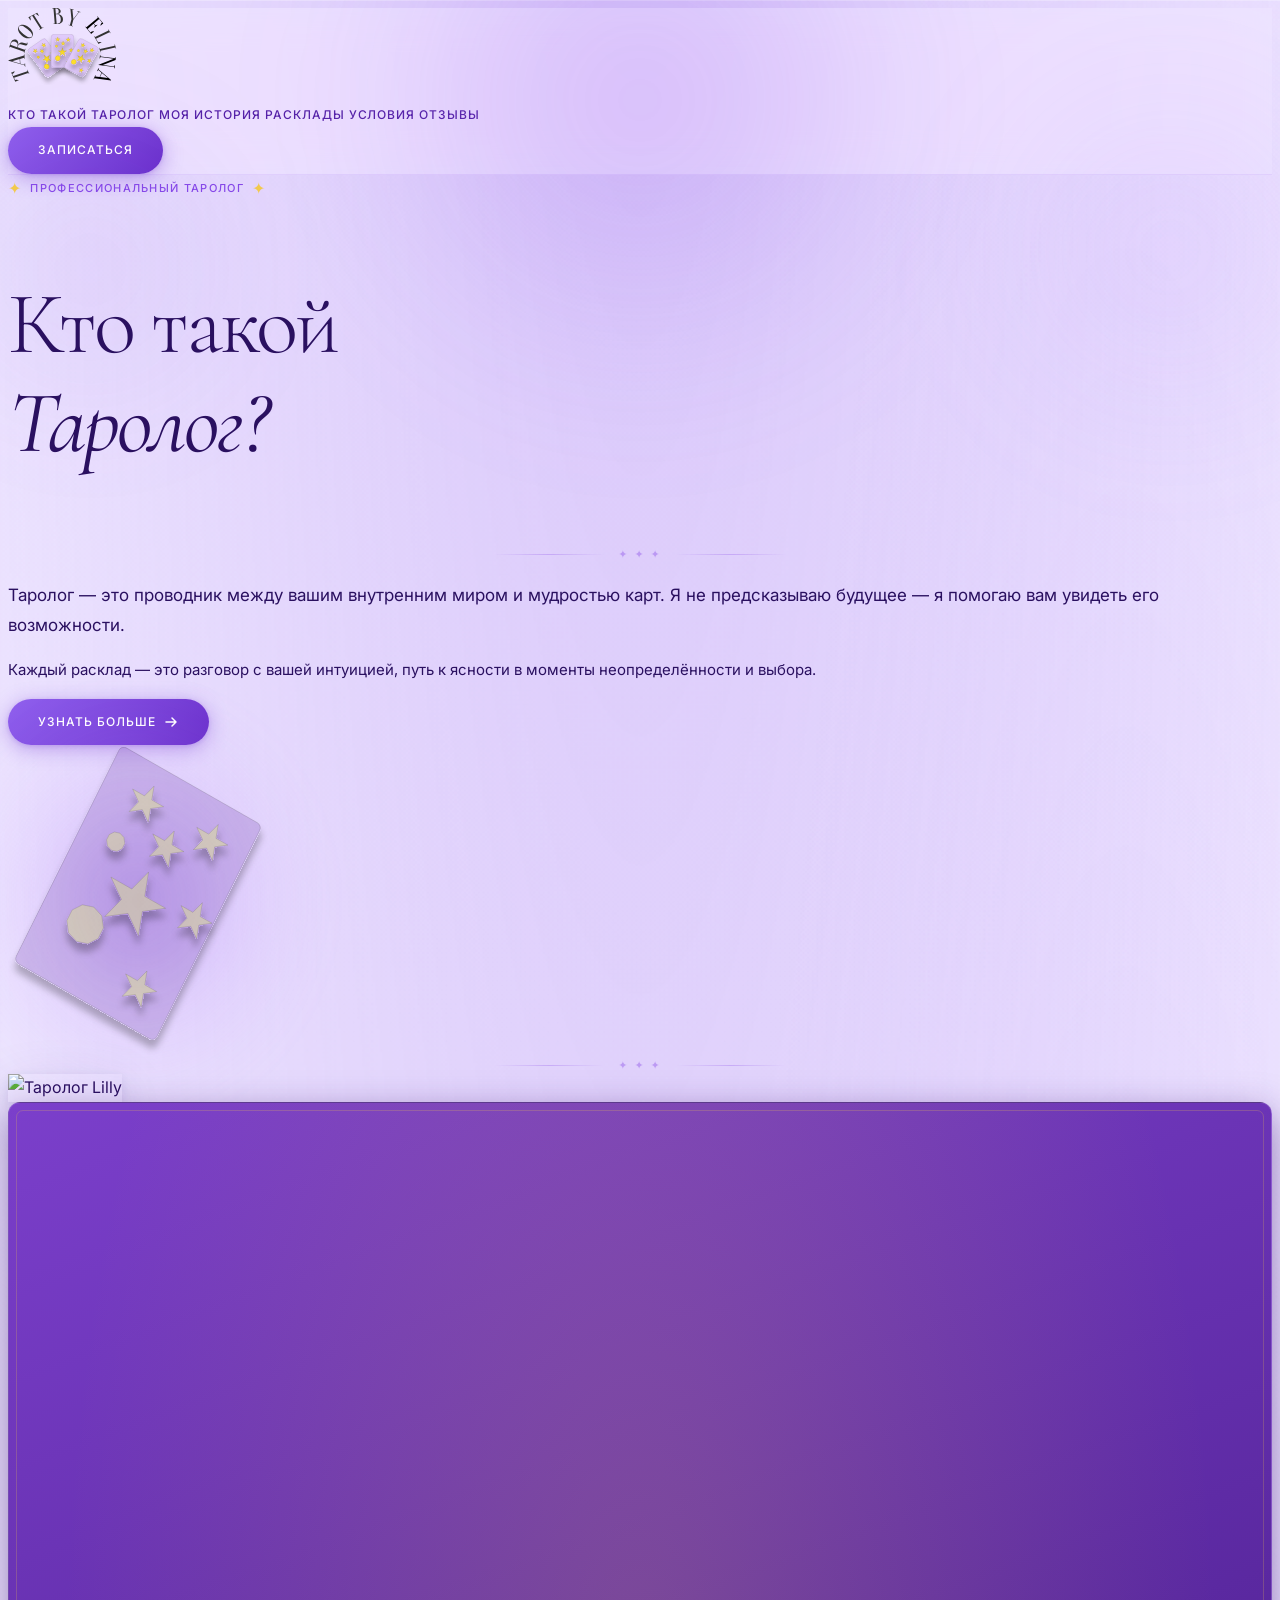
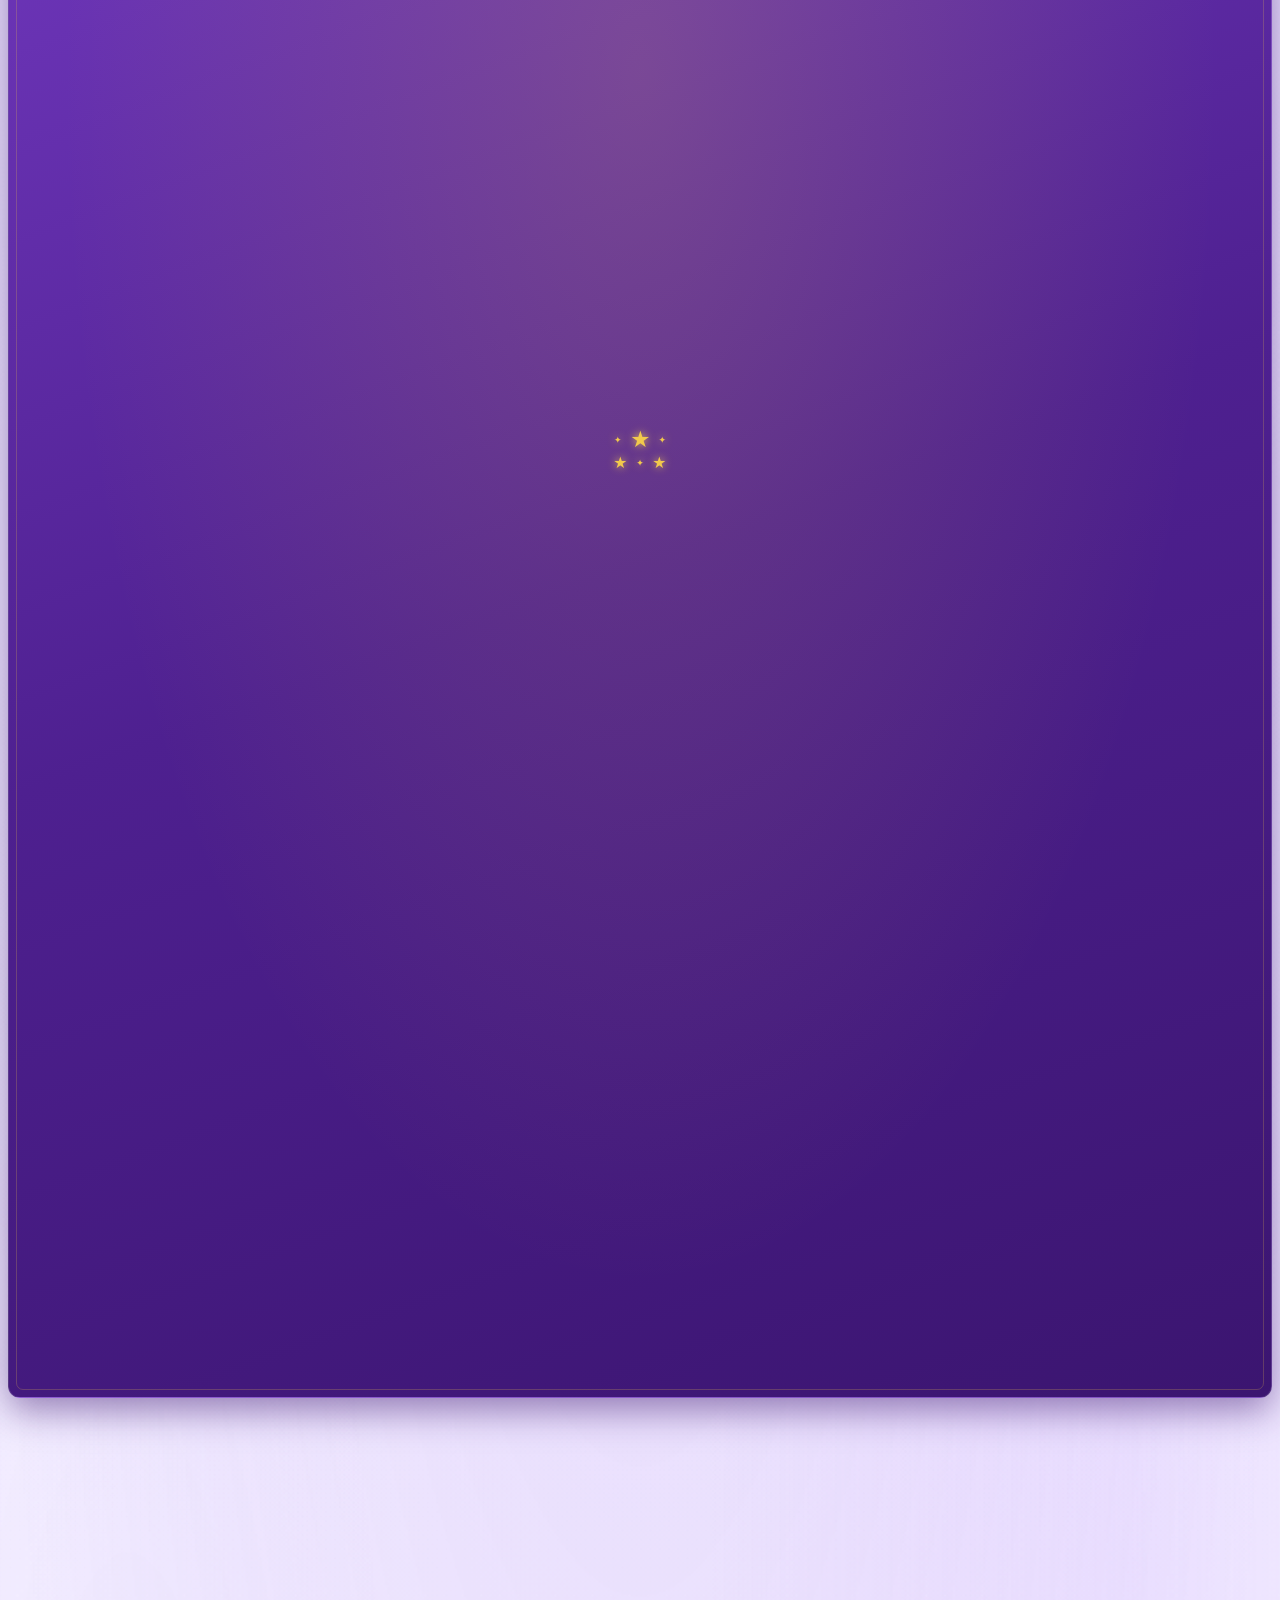
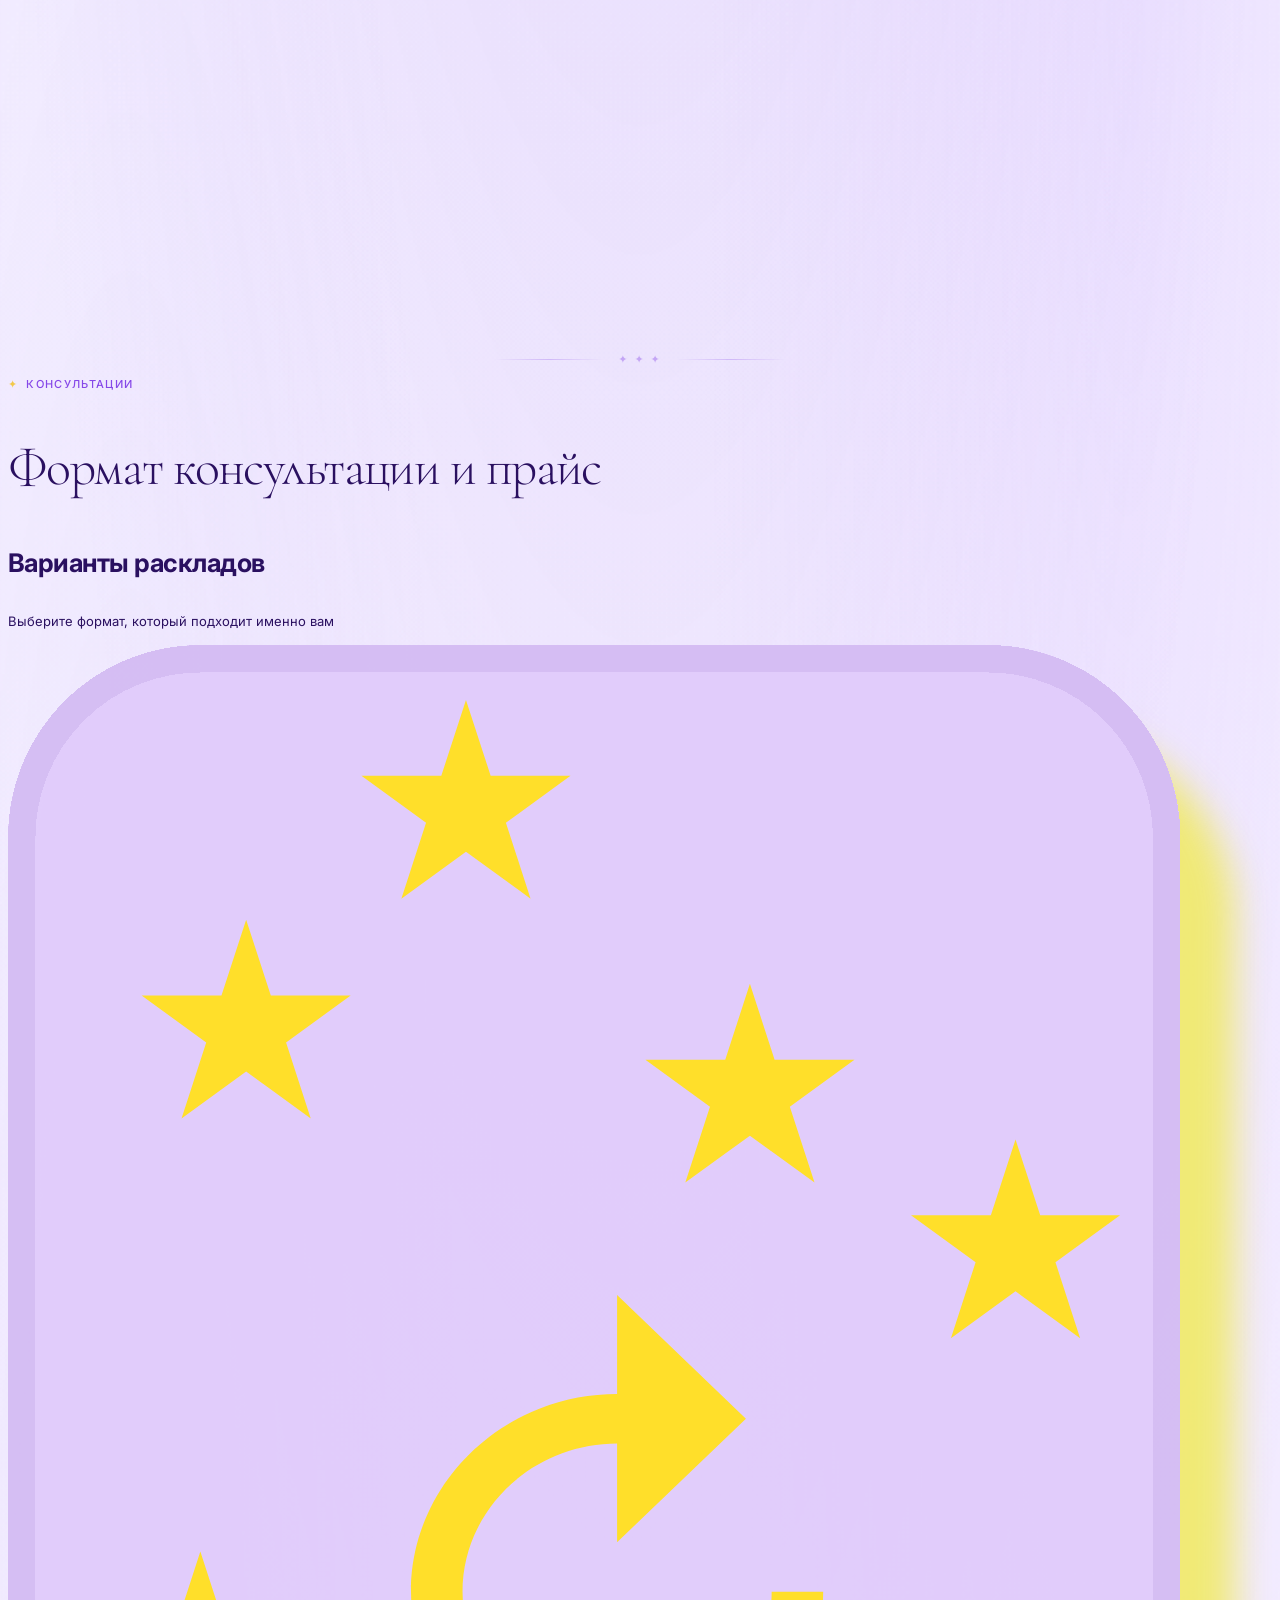
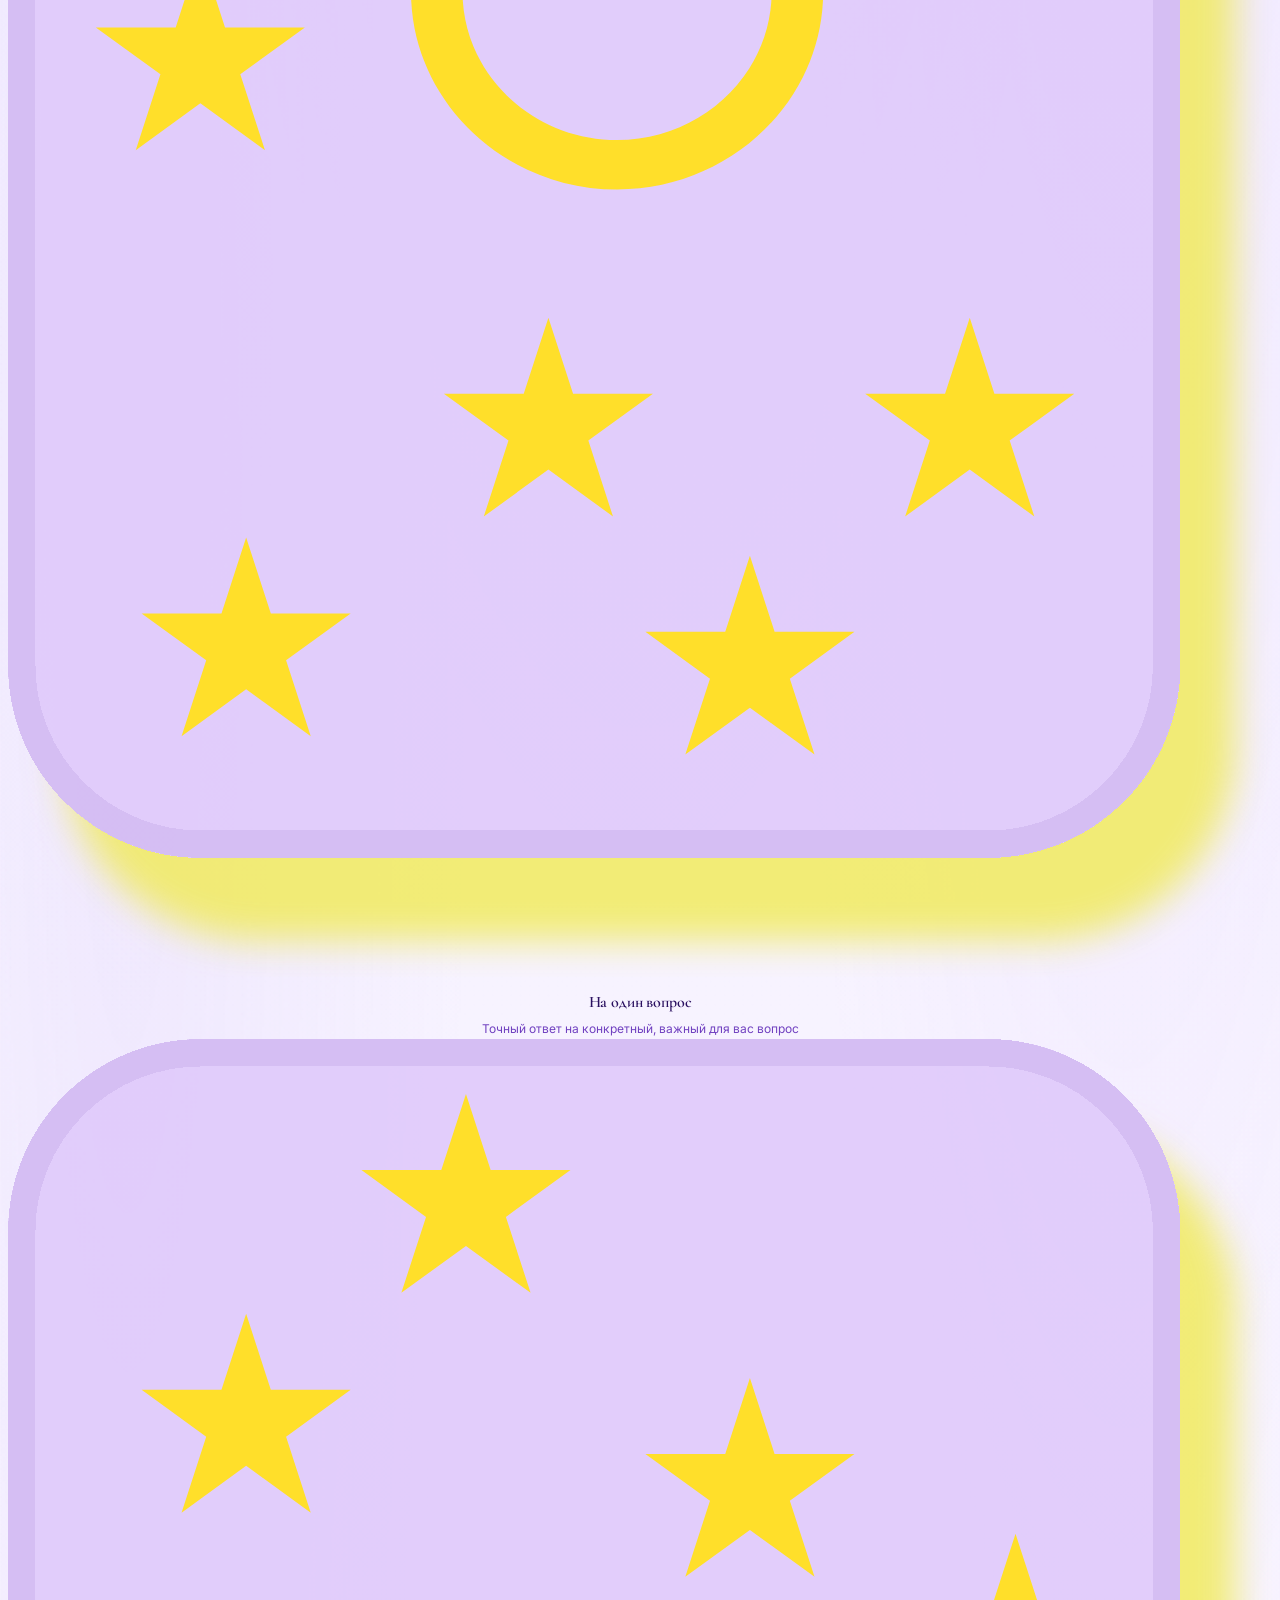
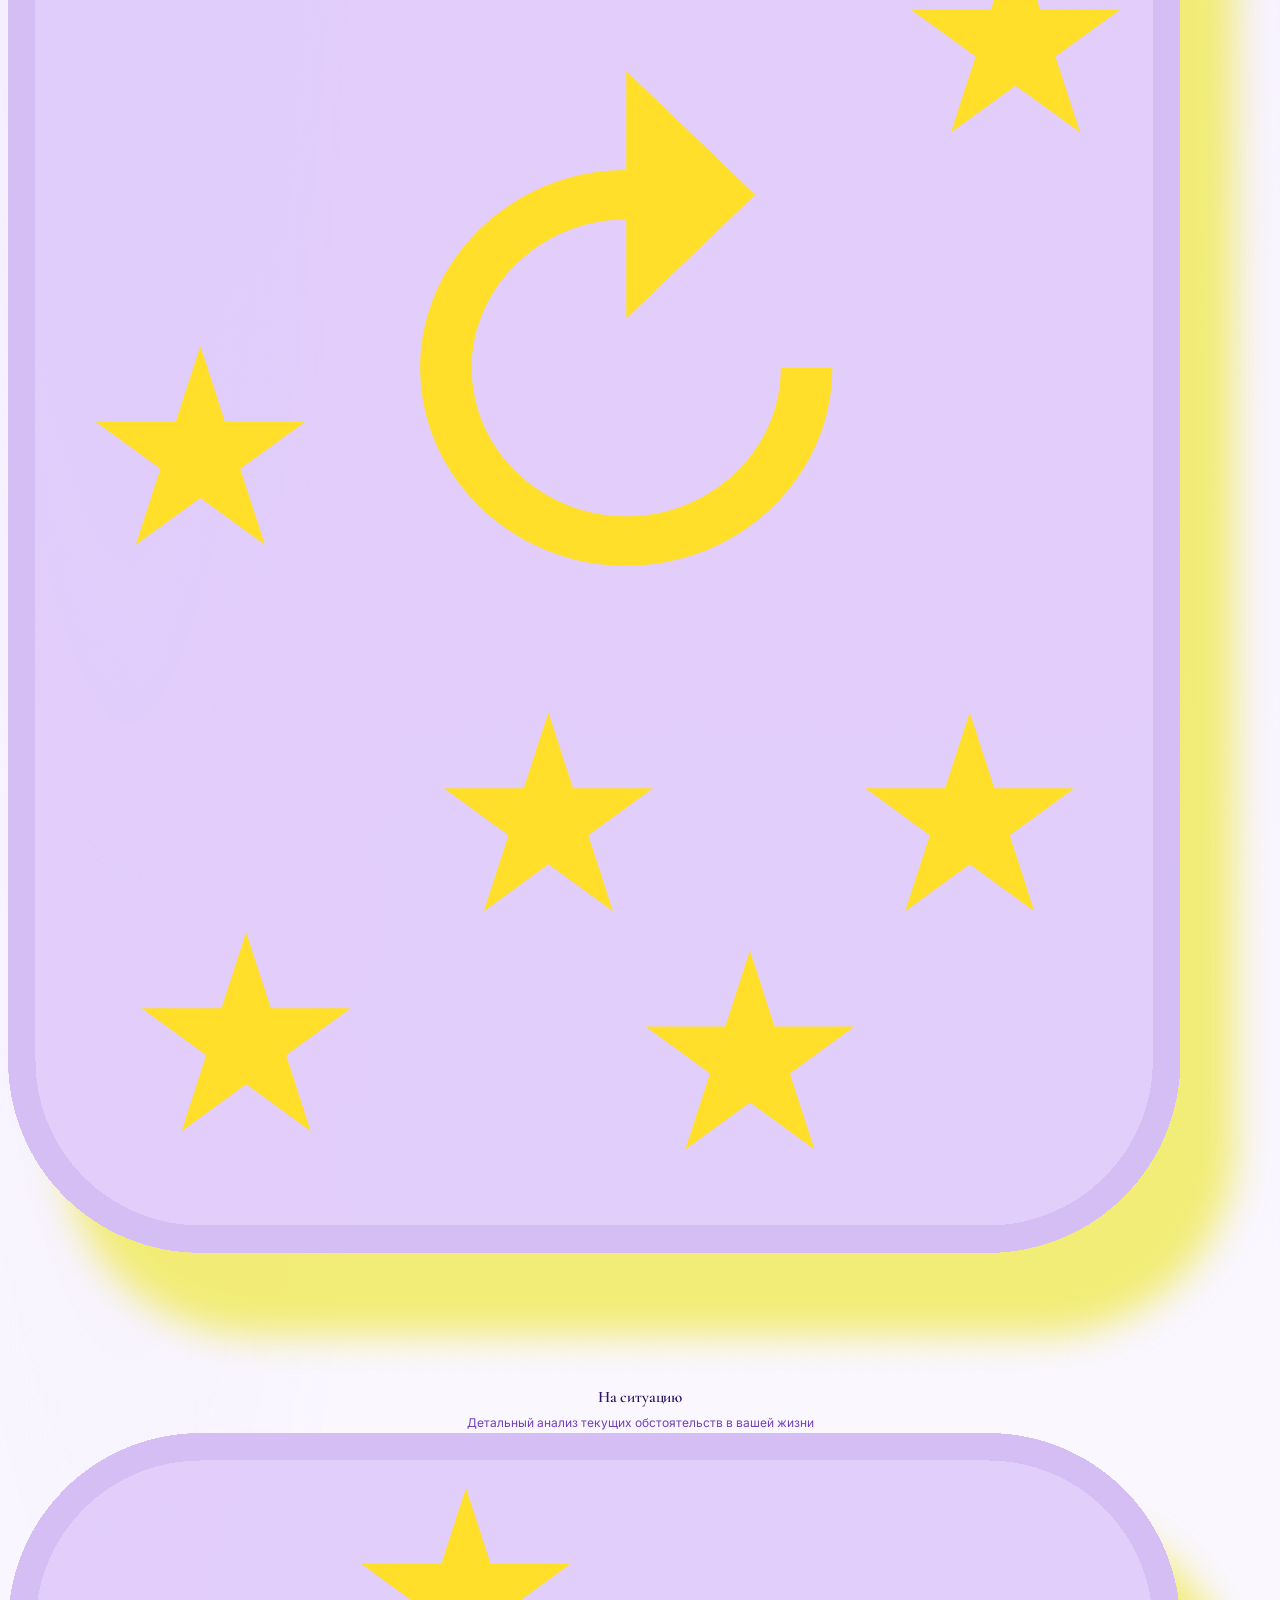
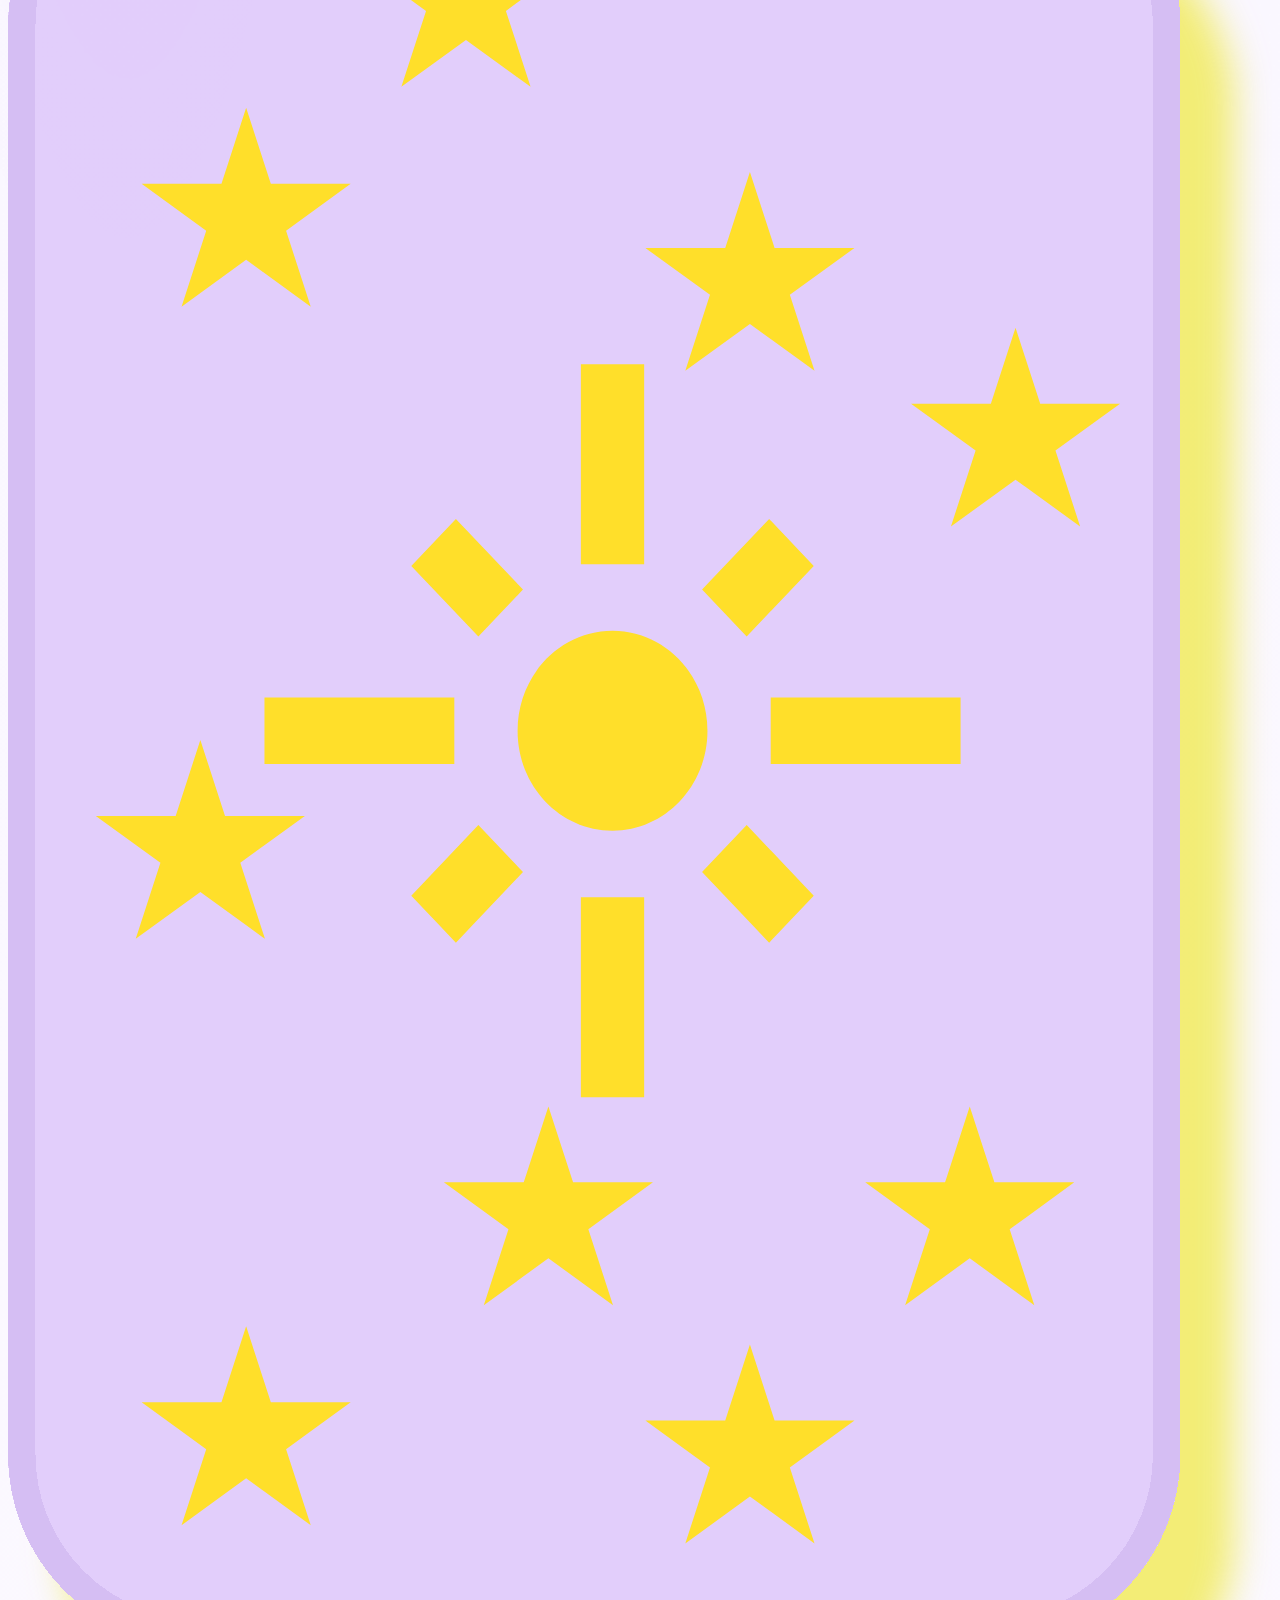
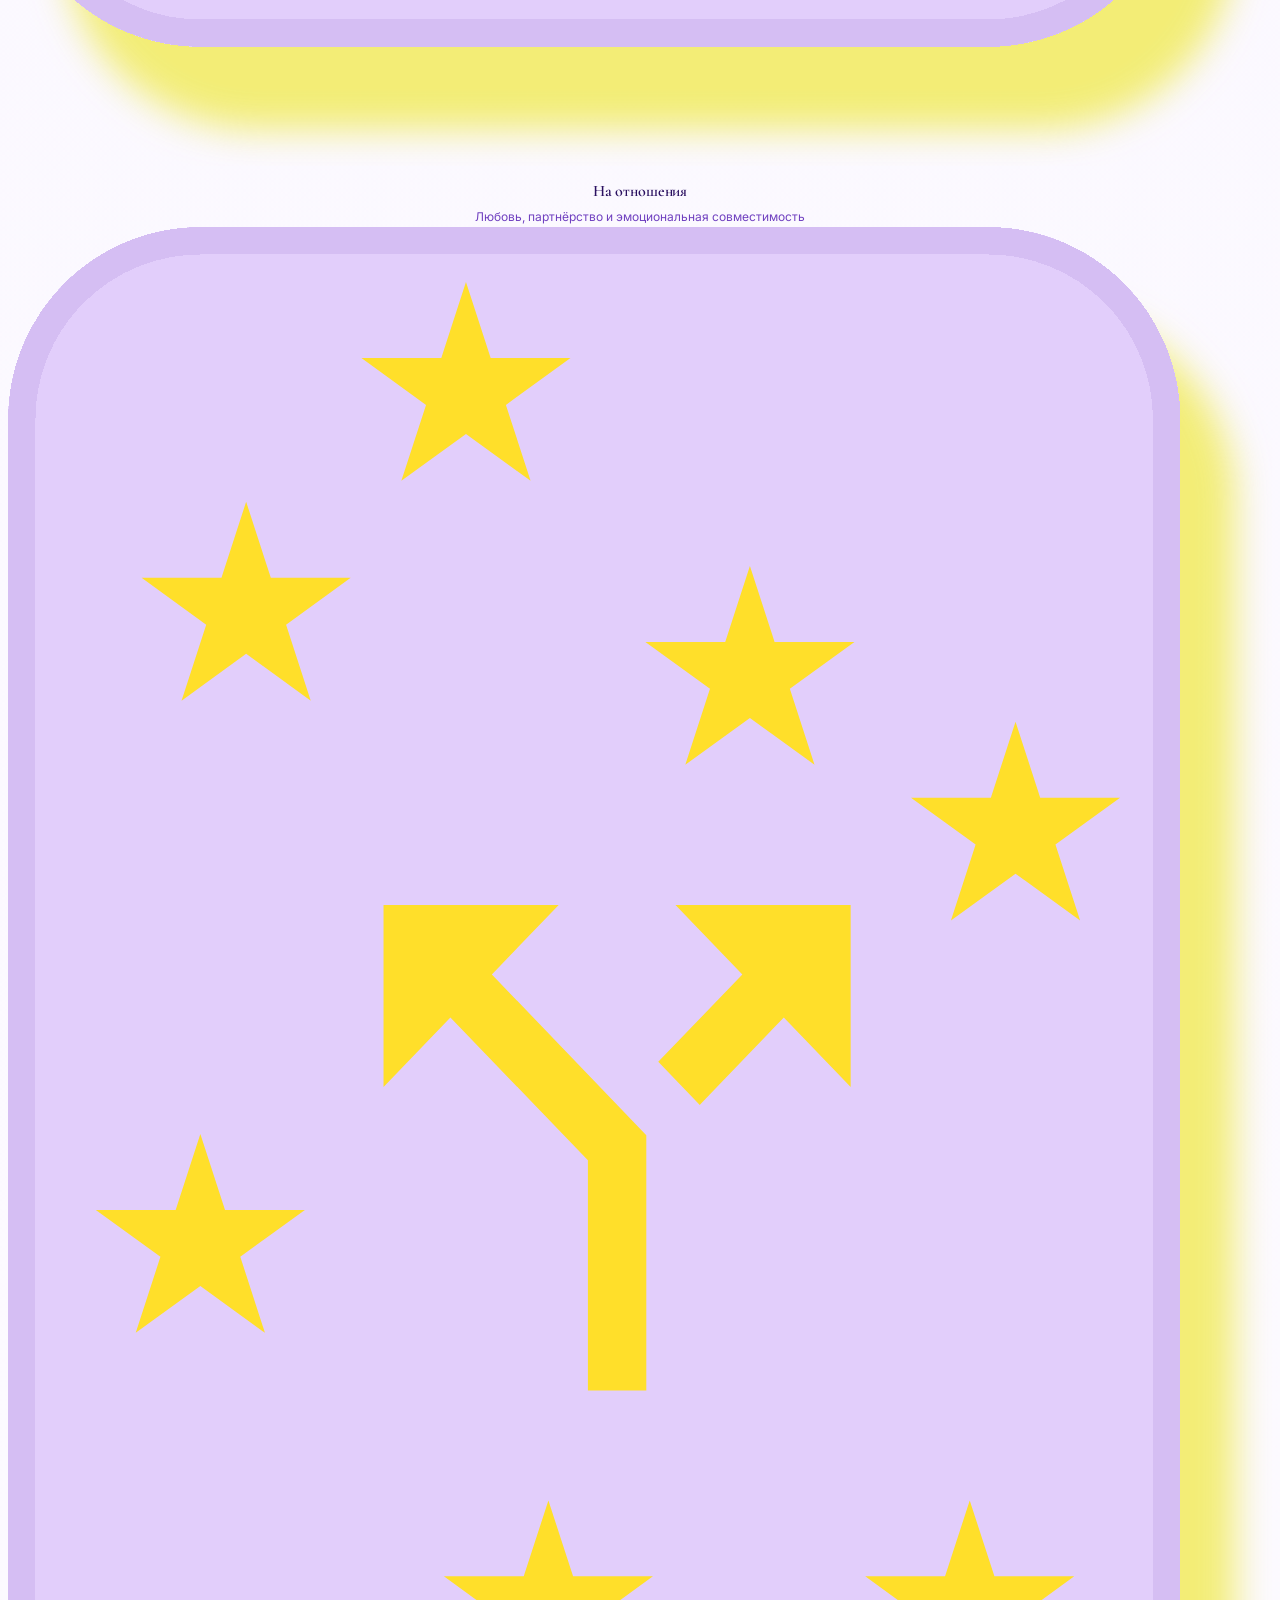
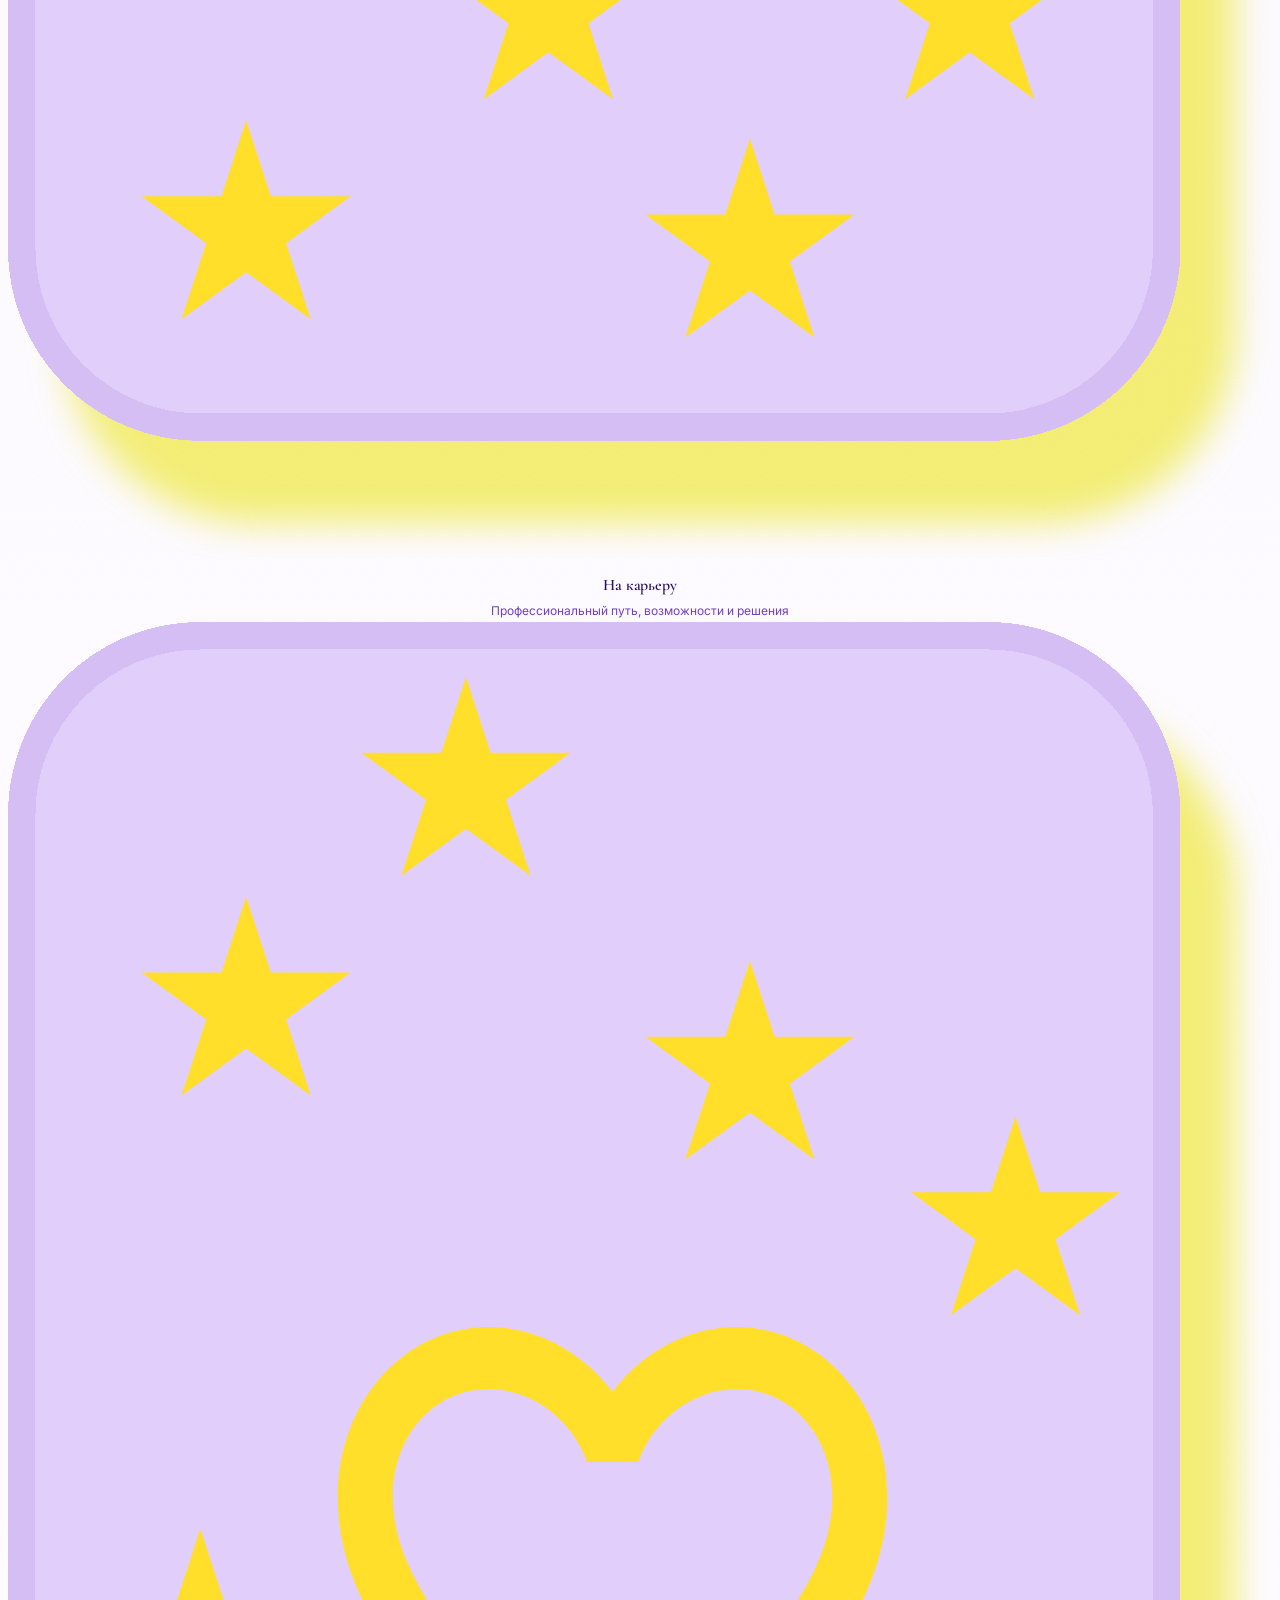
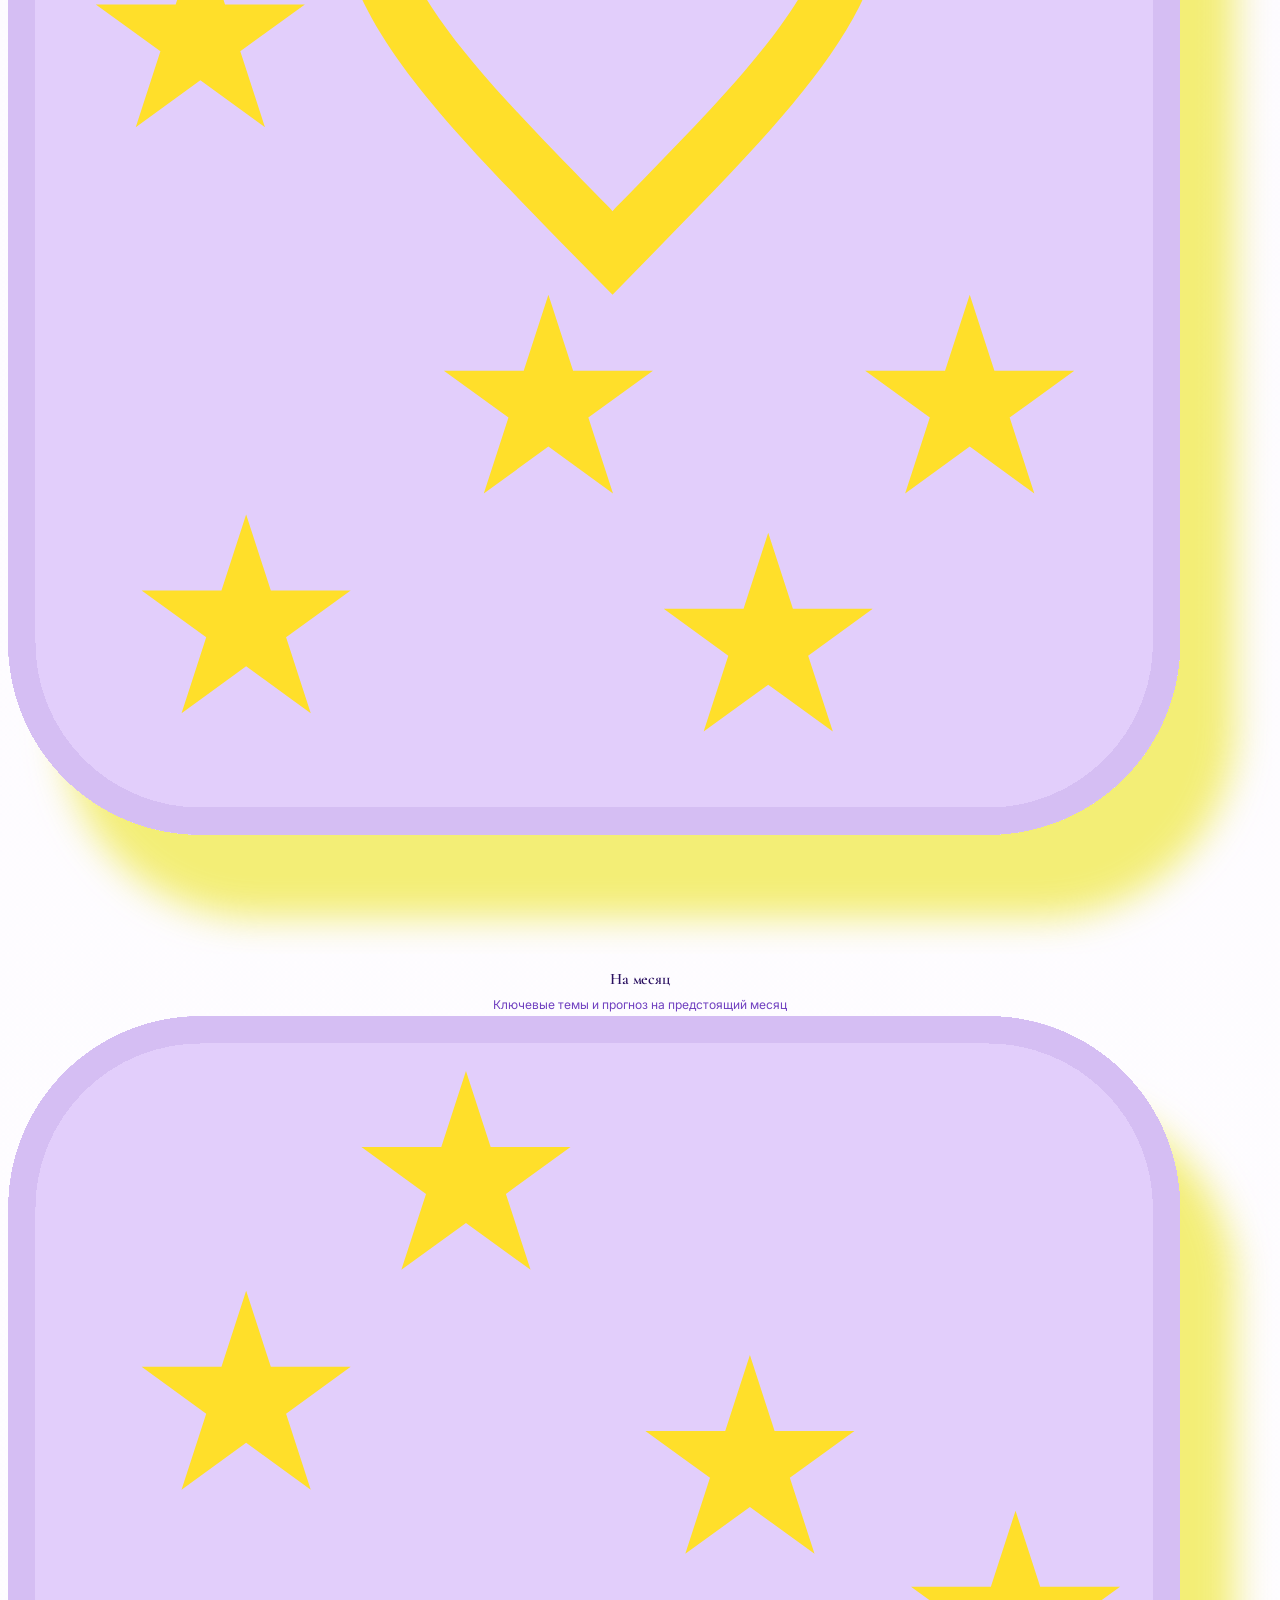
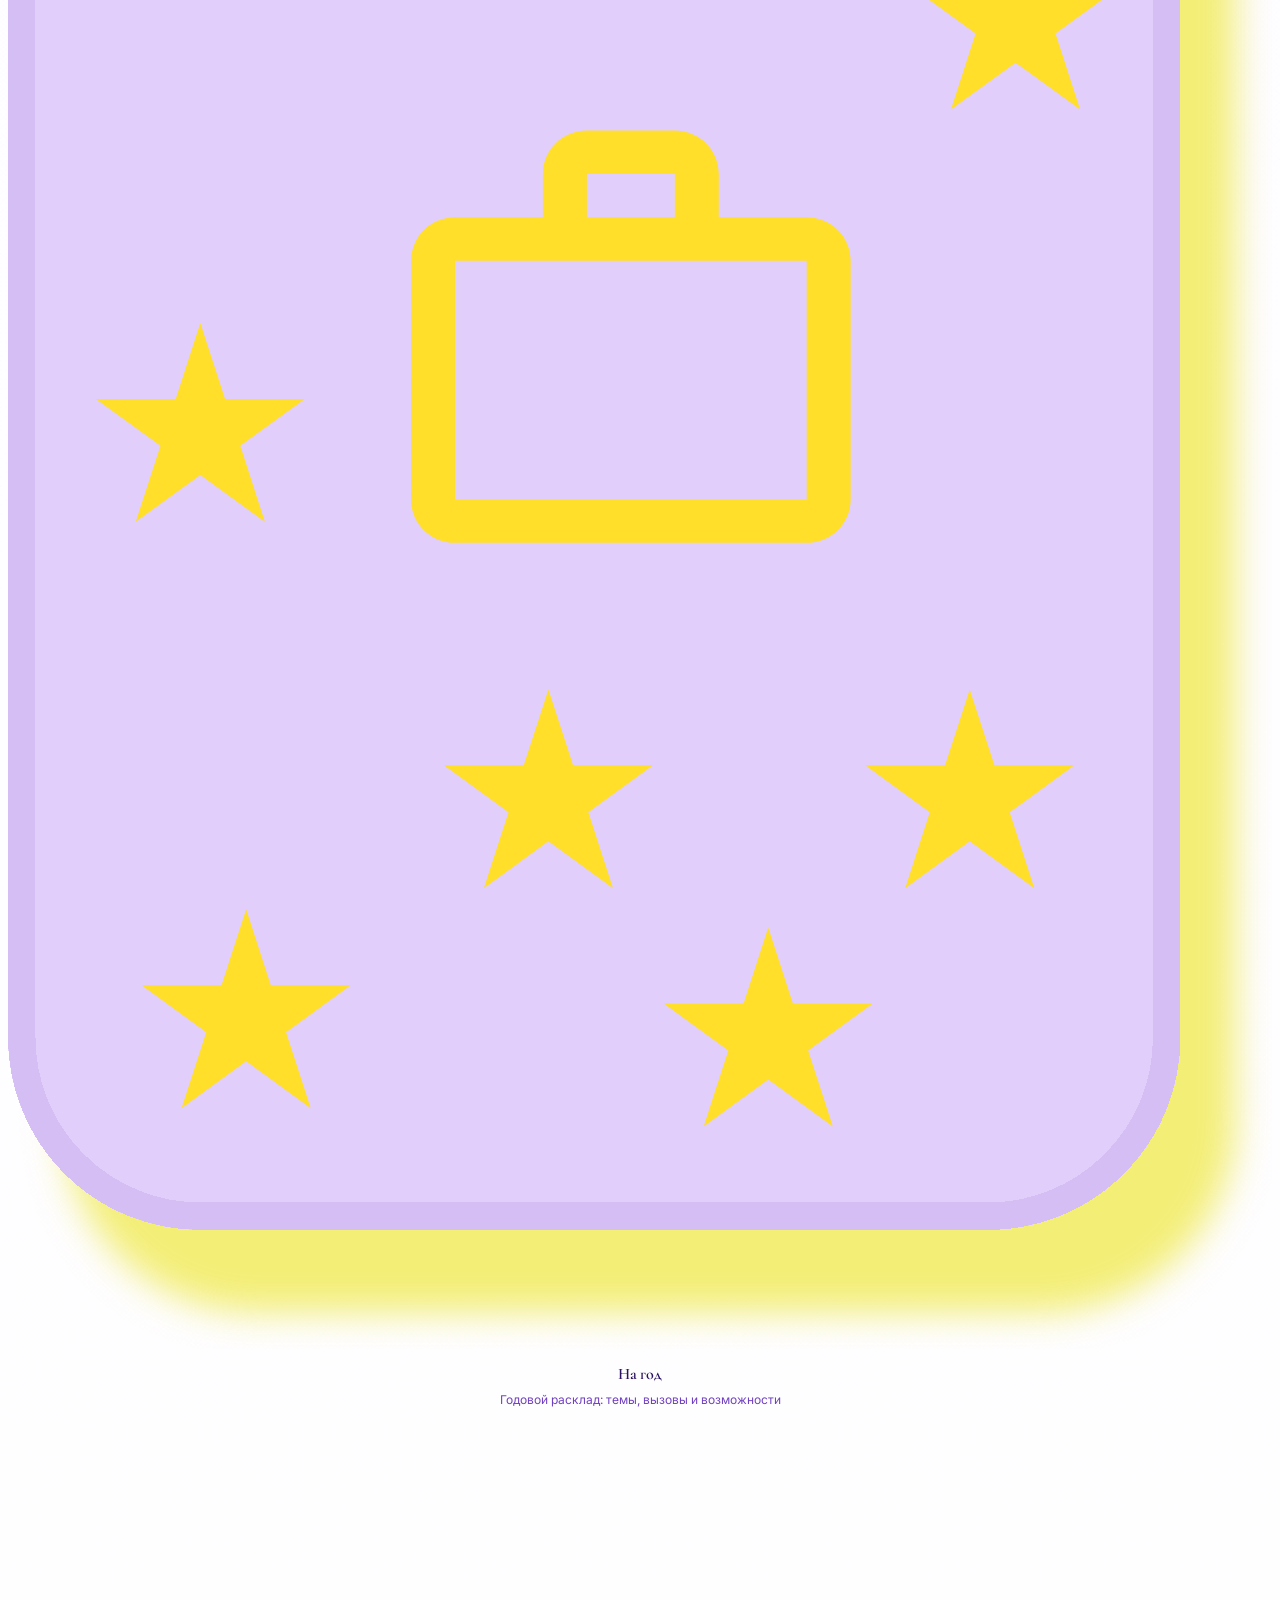
==== index.html @ edde8627 "Initial commit" ====
<!DOCTYPE html>
<html lang="ru">
<head>
  <meta charset="UTF-8" />
  <meta name="viewport" content="width=device-width, initial-scale=1.0" />
  <title>Таро by Lilly — Профессиональный Таролог</title>

  <link rel="preconnect" href="https://fonts.googleapis.com" />
  <link rel="preconnect" href="https://fonts.gstatic.com" crossorigin />
  <link href="https://fonts.googleapis.com/css2?family=Cormorant+Garamond:ital,wght@0,300;0,400;0,500;0,600;1,300;1,400;1,500&family=Inter:wght@300;400;500;600&display=swap" rel="stylesheet" />

  <script src="https://cdn.tailwindcss.com"></script>
  <script>
    tailwind.config = {
      theme: {
        extend: {
          colors: {
            brand: {
              50:  '#F7F3FF',
              100: '#EDE5FF',
              200: '#D9C8FF',
              300: '#BF9FFF',
              400: '#A370F7',
              500: '#8648E8',
              600: '#6B30CC',
              700: '#5522A8',
              800: '#3E1880',
              900: '#2A1060',
            },
            gold: '#F2C94C',
          },
          fontFamily: {
            serif: ['"Cormorant Garamond"', 'Georgia', 'serif'],
            sans:  ['"Inter"', 'system-ui', 'sans-serif'],
          },
        }
      }
    }
  </script>

  <link rel="stylesheet" href="css/base.css" />
  <link rel="stylesheet" href="css/nav.css" />
  <link rel="stylesheet" href="css/hero.css" />
  <link rel="stylesheet" href="css/animations.css" />
  <link rel="stylesheet" href="css/components.css" />
  <link rel="stylesheet" href="css/cards.css" />
  <link rel="stylesheet" href="css/pricing.css" />
  <link rel="stylesheet" href="css/conditions.css" />
  <link rel="stylesheet" href="css/reviews.css" />
</head>

<body class="page-bg">

<!-- ════════════════════════════════════════
     NAVIGATION
════════════════════════════════════════ -->
<nav class="nav-glass fixed top-0 left-0 right-0 z-50" id="nav">
  <div class="max-w-6xl mx-auto px-6 py-3 flex items-center justify-between">
    <a href="#" class="flex-shrink-0 focus-visible:outline-none focus-visible:ring-2 focus-visible:ring-brand-500 rounded">
      <img src="brand_assets/Logo.svg" alt="Таро by Lilly" class="h-26 w-auto" />
    </a>
    <div class="hidden md:flex items-center gap-8">
      <a href="#about"      class="nav-link">Кто такой таролог</a>
      <a href="#story"      class="nav-link">Моя история</a>
      <a href="#spreads"    class="nav-link">Расклады</a>
      <a href="#conditions" class="nav-link">Условия</a>
      <a href="#reviews"    class="nav-link">Отзывы</a>
    </div>
    <a href="#spreads" class="btn hidden sm:inline-flex">Записаться</a>
  </div>
</nav>


<!-- ════════════════════════════════════════
     HERO — Кто такой Таролог
════════════════════════════════════════ -->
<section id="about" class="relative min-h-screen flex items-center justify-center overflow-hidden pt-20 pb-20">
  <!-- Orbs -->
  <div class="orb orb-1"></div>
  <div class="orb orb-2"></div>
  <div class="orb orb-3"></div>

  <!-- Sparkles -->
  <div class="sparkles-wrap" id="sparkles"></div>

  <!-- Content -->
  <div class="relative z-10 w-full max-w-6xl mx-auto px-6 flex flex-col md:flex-row items-center justify-center gap-12 md:gap-16">

    <!-- Text column -->
    <div class="flex-1 text-center md:text-left max-w-xl">
      <div class="eyebrow mb-8 hero-in" id="hero-eyebrow">
        <span style="color:#F2C94C;font-size:1rem;">✦</span>
        Профессиональный Таролог
        <span style="color:#F2C94C;font-size:1rem;">✦</span>
      </div>

      <h1 class="sh hero-in hero-in-2" style="font-size:clamp(3rem,8vw,5.5rem);">
        Кто такой<br />
        <em style="font-weight:400;">Таролог?</em>
      </h1>

      <div class="ornament my-8 hero-in hero-in-3">✦ ✦ ✦</div>

      <p class="font-sans text-brand-700 hero-in hero-in-3 mb-4" style="font-size:1.0625rem;line-height:1.75;">
        Таролог — это проводник между вашим внутренним миром и мудростью карт.
        Я не предсказываю будущее — я помогаю вам увидеть его возможности.
      </p>
      <p class="font-sans text-brand-500 hero-in hero-in-4 mb-10" style="font-size:0.9375rem;line-height:1.75;">
        Каждый расклад — это разговор с вашей интуицией,
        путь к ясности в моменты неопределённости и выбора.
      </p>

      <a href="#story" class="btn hero-in hero-in-4">
        Узнать больше
        <svg width="16" height="16" viewBox="0 0 16 16" fill="none" aria-hidden="true">
          <path d="M3 8h10M9 4l4 4-4 4" stroke="currentColor" stroke-width="1.5" stroke-linecap="round" stroke-linejoin="round"/>
        </svg>
      </a>
    </div>

    <!-- Card column -->
    <div class="hero-card-wrap flex-shrink-0 hero-in hero-in-3" aria-hidden="true">
      <div class="hero-card-glow"></div>
      <svg class="hero-carta" viewBox="0 0 138 165" fill="none" xmlns="http://www.w3.org/2000/svg">
        <g filter="url(#hc-f0)">
          <rect width="86.0977" height="128.218" rx="3" transform="matrix(0.868398 0.495867 -0.446282 0.894892 60.2071 0)" fill="#6D3AAD" fill-opacity="0.24"/>
          <rect x="0.0211058" y="0.069538" width="85.9977" height="128.118" rx="2.95" transform="matrix(0.868398 0.495867 -0.446282 0.894892 60.2409 -0.00315672)" stroke="#333333" stroke-opacity="0.84" stroke-width="0.1"/>
        </g>
        <g filter="url(#hc-f1)">
          <path d="M74.7023 67.243L72.6228 80.3163L83.8066 86.7024L71.3376 88.396L69.2581 101.469L63.6313 89.4427L51.1623 91.1363L60.1538 82.0099L54.527 69.9833L65.7108 76.3694L74.7023 67.243Z" fill="#E9FF61" fill-opacity="0.33"/>
          <path d="M72.5746 80.3065L72.5687 80.3424L83.6526 86.6715L71.3297 88.3455L71.2947 88.3502L71.2896 88.3866L69.2343 101.304L63.6753 89.4213L63.6586 89.387L63.6236 89.3917L51.3032 91.0649L60.1879 82.0473L60.2133 82.0225L60.1975 81.9888L54.6368 70.103L65.7207 76.4321L65.7453 76.4069L74.6291 67.3888L72.5746 80.3065Z" stroke="#333333" stroke-opacity="0.84" stroke-width="0.1"/>
        </g>
        <g filter="url(#hc-f2)">
          <path d="M77.5757 21.711L76.3874 29.1814L82.7782 32.8306L75.653 33.7984L74.4648 41.2688L71.2495 34.3965L64.1243 35.3643L69.2623 30.1492L66.047 23.2769L72.4377 26.9261L77.5757 21.711Z" fill="#E9FF61" fill-opacity="0.33"/>
          <path d="M76.3393 29.171L76.3338 29.2082L82.6237 32.7999L75.6455 33.7476L75.6105 33.7523L75.6045 33.7882L74.4407 41.1032L71.2937 34.375L71.277 34.3407L71.242 34.3454L64.265 35.2927L69.2968 30.1864L69.3214 30.1611L69.3064 30.1278L66.1564 23.3968L72.4472 26.9889L72.4722 26.9628L77.5023 21.8577L76.3393 29.171Z" stroke="#333333" stroke-opacity="0.84" stroke-width="0.1"/>
        </g>
        <g filter="url(#hc-f3)">
          <path d="M111.654 42.0307L110.466 49.5011L116.857 53.1503L109.732 54.1181L108.543 61.5885L105.328 54.7162L98.2029 55.684L103.341 50.4689L100.126 43.5966L106.516 47.2458L111.654 42.0307Z" fill="#E9FF61" fill-opacity="0.33"/>
          <path d="M110.418 49.491L110.412 49.5278L116.703 53.1199L109.724 54.0671L109.69 54.0723L109.684 54.1082L108.519 61.4219L105.372 54.6945L105.356 54.6608L105.32 54.665L98.3442 55.6128L103.375 50.5059L103.401 50.4811L103.385 50.4474L100.235 43.7164L106.526 47.3085L106.551 47.2828L111.581 42.1764L110.418 49.491Z" stroke="#333333" stroke-opacity="0.84" stroke-width="0.1"/>
        </g>
        <g filter="url(#hc-f4)">
          <path d="M45.5318 85.9661L49.8277 90.6715L50.7343 97.0857L47.9051 102.759L42.4208 105.524L36.3763 104.325L32.0804 99.6194L31.1738 93.2051L34.003 87.532L39.4873 84.7669L45.5318 85.9661Z" fill="#E9FF61" fill-opacity="0.33"/>
          <path d="M49.7811 90.6931L50.6837 97.0761L47.8696 102.719L42.4109 105.47L36.3998 104.277L32.1258 99.5968L31.2245 93.2156L34.0395 87.571L39.4939 84.8201L45.508 86.0132L49.7811 90.6931Z" stroke="#333333" stroke-opacity="0.84" stroke-width="0.1"/>
        </g>
        <g filter="url(#hc-f5)">
          <path d="M59.4445 46.7376L61.5925 49.0903L62.0457 52.2974L60.6311 55.134L57.889 56.5165L54.8668 55.9169L52.7188 53.5642L52.2655 50.3571L53.6801 47.5205L56.4222 46.138L59.4445 46.7376Z" fill="#E9FF61" fill-opacity="0.33"/>
          <path d="M61.5466 49.1135L61.9951 52.2866L60.5948 55.0945L57.8818 56.4623L54.8905 55.8691L52.7638 53.5398L52.3162 50.3673L53.7165 47.5594L56.4287 46.1911L59.4208 46.7847L61.5466 49.1135Z" stroke="#333333" stroke-opacity="0.84" stroke-width="0.1"/>
        </g>
        <g filter="url(#hc-f6)">
          <path d="M73.8495 119.826L72.6612 127.296L79.052 130.946L71.9268 131.913L70.7385 139.384L67.5232 132.512L60.3981 133.479L65.5361 128.264L62.3207 121.392L68.7115 125.041L73.8495 119.826Z" fill="#E9FF61" fill-opacity="0.33"/>
          <path d="M72.6131 127.286L72.6076 127.323L78.8975 130.915L71.9193 131.863L71.8842 131.867L71.8783 131.903L70.7145 139.218L67.5675 132.49L67.5508 132.456L67.5157 132.46L60.5388 133.408L65.5706 128.301L65.5951 128.276L65.5801 128.243L62.4302 121.512L68.721 125.104L68.746 125.078L73.7761 119.973L72.6131 127.286Z" stroke="#333333" stroke-opacity="0.84" stroke-width="0.1"/>
        </g>
        <g filter="url(#hc-f7)">
          <path d="M103.245 83.5417L102.057 91.0121L108.448 94.6614L101.323 95.6291L100.135 103.1L96.9192 96.2272L89.7941 97.195L94.932 91.9799L91.7167 85.1076L98.1075 88.7568L103.245 83.5417Z" fill="#E9FF61" fill-opacity="0.33"/>
          <path d="M102.009 91.0017L102.004 91.039L108.294 94.6306L101.315 95.5783L101.28 95.583L101.274 95.6189L100.11 102.934L96.9635 96.2057L96.9468 96.1715L96.9117 96.1762L89.9348 97.1235L94.9666 92.0171L94.9911 91.9918L94.9761 91.9586L91.8262 85.2275L98.117 88.8197L98.142 88.7935L103.172 83.6884L102.009 91.0017Z" stroke="#333333" stroke-opacity="0.84" stroke-width="0.1"/>
        </g>
        <g filter="url(#hc-f8)">
          <path d="M88.3016 45.5254L87.1133 52.9958L93.5041 56.645L86.3789 57.6128L85.1906 65.0832L81.9753 58.2109L74.8502 59.1787L79.9881 53.9636L76.7728 47.0913L83.1636 50.7405L88.3016 45.5254Z" fill="#E9FF61" fill-opacity="0.33"/>
          <path d="M87.0652 52.9854L87.0597 53.0227L93.3496 56.6143L86.3714 57.562L86.3363 57.5667L86.3304 57.6026L85.1666 64.9176L82.0196 58.1894L82.0029 58.1552L81.9678 58.1599L74.9909 59.1072L80.0226 54.0008L80.0472 53.9755L80.0322 53.9423L76.8823 47.2112L83.1731 50.8034L83.1981 50.7772L88.2281 45.6721L87.0652 52.9854Z" stroke="#333333" stroke-opacity="0.84" stroke-width="0.1"/>
        </g>
        <defs>
          <filter id="hc-f0" x="0" y="1.10245" width="137.96" height="163.23" filterUnits="userSpaceOnUse" color-interpolation-filters="sRGB"><feFlood flood-opacity="0" result="BackgroundImageFix"/><feColorMatrix in="SourceAlpha" type="matrix" values="0 0 0 0 0 0 0 0 0 0 0 0 0 0 0 0 0 0 127 0" result="hardAlpha"/><feOffset dy="4"/><feGaussianBlur stdDeviation="2"/><feComposite in2="hardAlpha" operator="out"/><feColorMatrix type="matrix" values="0 0 0 0 0 0 0 0 0 0 0 0 0 0 0 0 0 0 0.25 0"/><feBlend mode="normal" in2="BackgroundImageFix" result="effect1_dropShadow"/><feBlend mode="normal" in="SourceGraphic" in2="effect1_dropShadow" result="shape"/></filter>
          <filter id="hc-f1" x="47.1623" y="67.243" width="40.6443" height="42.2262" filterUnits="userSpaceOnUse" color-interpolation-filters="sRGB"><feFlood flood-opacity="0" result="BackgroundImageFix"/><feColorMatrix in="SourceAlpha" type="matrix" values="0 0 0 0 0 0 0 0 0 0 0 0 0 0 0 0 0 0 127 0" result="hardAlpha"/><feOffset dy="4"/><feGaussianBlur stdDeviation="2"/><feComposite in2="hardAlpha" operator="out"/><feColorMatrix type="matrix" values="0 0 0 0 0 0 0 0 0 0 0 0 0 0 0 0 0 0 0.25 0"/><feBlend mode="normal" in2="BackgroundImageFix" result="effect1_dropShadow"/><feBlend mode="normal" in="SourceGraphic" in2="effect1_dropShadow" result="shape"/></filter>
          <filter id="hc-f2" x="60.1243" y="21.711" width="26.6539" height="27.5578" filterUnits="userSpaceOnUse" color-interpolation-filters="sRGB"><feFlood flood-opacity="0" result="BackgroundImageFix"/><feColorMatrix in="SourceAlpha" type="matrix" values="0 0 0 0 0 0 0 0 0 0 0 0 0 0 0 0 0 0 127 0" result="hardAlpha"/><feOffset dy="4"/><feGaussianBlur stdDeviation="2"/><feComposite in2="hardAlpha" operator="out"/><feColorMatrix type="matrix" values="0 0 0 0 0 0 0 0 0 0 0 0 0 0 0 0 0 0 0.25 0"/><feBlend mode="normal" in2="BackgroundImageFix" result="effect1_dropShadow"/><feBlend mode="normal" in="SourceGraphic" in2="effect1_dropShadow" result="shape"/></filter>
          <filter id="hc-f3" x="94.2029" y="42.0307" width="26.6539" height="27.5578" filterUnits="userSpaceOnUse" color-interpolation-filters="sRGB"><feFlood flood-opacity="0" result="BackgroundImageFix"/><feColorMatrix in="SourceAlpha" type="matrix" values="0 0 0 0 0 0 0 0 0 0 0 0 0 0 0 0 0 0 127 0" result="hardAlpha"/><feOffset dy="4"/><feGaussianBlur stdDeviation="2"/><feComposite in2="hardAlpha" operator="out"/><feColorMatrix type="matrix" values="0 0 0 0 0 0 0 0 0 0 0 0 0 0 0 0 0 0 0.25 0"/><feBlend mode="normal" in2="BackgroundImageFix" result="effect1_dropShadow"/><feBlend mode="normal" in="SourceGraphic" in2="effect1_dropShadow" result="shape"/></filter>
          <filter id="hc-f4" x="27.1738" y="84.7669" width="27.5604" height="28.757" filterUnits="userSpaceOnUse" color-interpolation-filters="sRGB"><feFlood flood-opacity="0" result="BackgroundImageFix"/><feColorMatrix in="SourceAlpha" type="matrix" values="0 0 0 0 0 0 0 0 0 0 0 0 0 0 0 0 0 0 127 0" result="hardAlpha"/><feOffset dy="4"/><feGaussianBlur stdDeviation="2"/><feComposite in2="hardAlpha" operator="out"/><feColorMatrix type="matrix" values="0 0 0 0 0 0 0 0 0 0 0 0 0 0 0 0 0 0 0.25 0"/><feBlend mode="normal" in2="BackgroundImageFix" result="effect1_dropShadow"/><feBlend mode="normal" in="SourceGraphic" in2="effect1_dropShadow" result="shape"/></filter>
          <filter id="hc-f5" x="48.2655" y="46.138" width="17.7802" height="18.3785" filterUnits="userSpaceOnUse" color-interpolation-filters="sRGB"><feFlood flood-opacity="0" result="BackgroundImageFix"/><feColorMatrix in="SourceAlpha" type="matrix" values="0 0 0 0 0 0 0 0 0 0 0 0 0 0 0 0 0 0 127 0" result="hardAlpha"/><feOffset dy="4"/><feGaussianBlur stdDeviation="2"/><feComposite in2="hardAlpha" operator="out"/><feColorMatrix type="matrix" values="0 0 0 0 0 0 0 0 0 0 0 0 0 0 0 0 0 0 0.25 0"/><feBlend mode="normal" in2="BackgroundImageFix" result="effect1_dropShadow"/><feBlend mode="normal" in="SourceGraphic" in2="effect1_dropShadow" result="shape"/></filter>
          <filter id="hc-f6" x="56.3981" y="119.826" width="26.6539" height="27.5578" filterUnits="userSpaceOnUse" color-interpolation-filters="sRGB"><feFlood flood-opacity="0" result="BackgroundImageFix"/><feColorMatrix in="SourceAlpha" type="matrix" values="0 0 0 0 0 0 0 0 0 0 0 0 0 0 0 0 0 0 127 0" result="hardAlpha"/><feOffset dy="4"/><feGaussianBlur stdDeviation="2"/><feComposite in2="hardAlpha" operator="out"/><feColorMatrix type="matrix" values="0 0 0 0 0 0 0 0 0 0 0 0 0 0 0 0 0 0 0.25 0"/><feBlend mode="normal" in2="BackgroundImageFix" result="effect1_dropShadow"/><feBlend mode="normal" in="SourceGraphic" in2="effect1_dropShadow" result="shape"/></filter>
          <filter id="hc-f7" x="85.7941" y="83.5417" width="26.6539" height="27.5578" filterUnits="userSpaceOnUse" color-interpolation-filters="sRGB"><feFlood flood-opacity="0" result="BackgroundImageFix"/><feColorMatrix in="SourceAlpha" type="matrix" values="0 0 0 0 0 0 0 0 0 0 0 0 0 0 0 0 0 0 127 0" result="hardAlpha"/><feOffset dy="4"/><feGaussianBlur stdDeviation="2"/><feComposite in2="hardAlpha" operator="out"/><feColorMatrix type="matrix" values="0 0 0 0 0 0 0 0 0 0 0 0 0 0 0 0 0 0 0.25 0"/><feBlend mode="normal" in2="BackgroundImageFix" result="effect1_dropShadow"/><feBlend mode="normal" in="SourceGraphic" in2="effect1_dropShadow" result="shape"/></filter>
          <filter id="hc-f8" x="70.8502" y="45.5254" width="26.6539" height="27.5578" filterUnits="userSpaceOnUse" color-interpolation-filters="sRGB"><feFlood flood-opacity="0" result="BackgroundImageFix"/><feColorMatrix in="SourceAlpha" type="matrix" values="0 0 0 0 0 0 0 0 0 0 0 0 0 0 0 0 0 0 127 0" result="hardAlpha"/><feOffset dy="4"/><feGaussianBlur stdDeviation="2"/><feComposite in2="hardAlpha" operator="out"/><feColorMatrix type="matrix" values="0 0 0 0 0 0 0 0 0 0 0 0 0 0 0 0 0 0 0.25 0"/><feBlend mode="normal" in2="BackgroundImageFix" result="effect1_dropShadow"/><feBlend mode="normal" in="SourceGraphic" in2="effect1_dropShadow" result="shape"/></filter>
        </defs>
      </svg>
    </div>

  </div>
</section>

<div class="max-w-2xl mx-auto px-6 py-2"><div class="ornament">✦ ✦ ✦</div></div>


<!-- ════════════════════════════════════════
     MY STORY — Моя история
════════════════════════════════════════ -->
<section id="story" class="py-28 px-6">
  <div class="max-w-5xl mx-auto">
    <div class="grid md:grid-cols-2 gap-16 items-center">

      <!-- Image -->
      <div class="reveal">
        <div class="relative">
          <div class="absolute -inset-5 rounded-2xl" style="background:radial-gradient(ellipse at center,rgba(134,72,232,0.13) 0%,transparent 70%);"></div>
          <img
            src="https://placehold.co/420x560/D9C8FF/5522A8?text=%20"
            alt="Таролог Lilly"
            class="relative w-full rounded-2xl"
            style="box-shadow:0 20px 56px rgba(62,24,128,0.20),0 4px 14px rgba(62,24,128,0.10);"
          />
          <!-- floating mini-card -->
          <div class="tcard absolute -bottom-6 -right-6 w-16 h-24" style="box-shadow:0 12px 36px rgba(60,21,112,0.50);" aria-hidden="true">
            <div class="cstars">
              <div class="crow"><span class="s ss">✦</span><span class="s sl">★</span><span class="s ss">✦</span></div>
              <div class="crow"><span class="s sm">★</span><span class="s ss">✦</span><span class="s sm">★</span></div>
            </div>
          </div>
        </div>
      </div>

      <!-- Text -->
      <div>
        <div class="reveal">
          <div class="eyebrow mb-4"><span style="color:#F2C94C;">✦</span> Обо мне</div>
          <h2 class="sh" style="font-size:clamp(2.5rem,5vw,3.5rem);margin-bottom:1.5rem;">Моя история</h2>
        </div>
        <p class="font-sans text-brand-700 mb-4 reveal d1" style="font-size:0.9375rem;line-height:1.75;">
          Моё знакомство с Таро началось более десяти лет назад — не из любопытства,
          а из острой необходимости найти ориентиры в жизненных переменах.
        </p>
        <p class="font-sans text-brand-700 mb-4 reveal d2" style="font-size:0.9375rem;line-height:1.75;">
          Я прошла путь от скептика до практикующего специалиста, изучая классические колоды,
          символизм и психологию архетипов. Каждая консультация — доверительный диалог,
          а не мистическое шоу.
        </p>
        <p class="font-sans text-brand-700 mb-10 reveal d3" style="font-size:0.9375rem;line-height:1.75;">
          Сегодня я помогаю людям обрести ясность в вопросах отношений, карьеры, личного роста
          и жизненных решений — опираясь на глубину символизма карт и вашу собственную мудрость.
        </p>
        <div class="reveal d4 flex gap-10">
          <div class="text-center">
            <div class="sh" style="font-size:2.5rem;color:#6B30CC;">10+</div>
            <div class="font-sans text-xs text-brand-500 mt-1" style="letter-spacing:0.06em;">лет практики</div>
          </div>
          <div class="text-center">
            <div class="sh" style="font-size:2.5rem;color:#6B30CC;">500+</div>
            <div class="font-sans text-xs text-brand-500 mt-1" style="letter-spacing:0.06em;">консультаций</div>
          </div>
          <div class="text-center">
            <div class="sh" style="font-size:2.5rem;color:#6B30CC;">98%</div>
            <div class="font-sans text-xs text-brand-500 mt-1" style="letter-spacing:0.06em;">довольных клиентов</div>
          </div>
        </div>
      </div>

    </div>
  </div>
</section>

<div class="max-w-2xl mx-auto px-6 py-2"><div class="ornament">✦ ✦ ✦</div></div>


<!-- ════════════════════════════════════════
     SPREADS & PRICING — Формат и прайс
════════════════════════════════════════ -->
<section id="spreads" class="py-28 px-6">
  <div class="max-w-5xl mx-auto">

    <!-- Heading -->
    <div class="text-center mb-3 reveal">
      <div class="eyebrow mb-4" style="justify-content:center;"><span style="color:#F2C94C;">✦</span> Консультации</div>
      <h2 class="sh" style="font-size:clamp(2.2rem,5vw,3.25rem);">Формат консультации и прайс</h2>
    </div>

    <!-- Spreads sub-heading -->
    <div class="text-center mt-14 mb-10 reveal">
      <h3 class="font-serif font-light text-brand-700" style="font-size:1.6rem;letter-spacing:-0.02em;">Варианты раскладов</h3>
      <p class="font-sans text-brand-400 mt-2" style="font-size:0.8125rem;">Выберите формат, который подходит именно вам</p>
    </div>

    <!-- 2×3 card grid -->
    <div class="grid grid-cols-2 md:grid-cols-3 gap-x-8 gap-y-8 mb-20">

      <!-- Card 1 -->
      <div class="reveal d1 flex flex-col">
        <div class="spread-card" tabindex="0" role="img" aria-label="На один вопрос">
          <div class="sc-face">
            <img src="brand_assets/card1.svg" width="100%" height="100%" alt="На один вопрос" style="display:block;"/>
          </div>
        </div>
        <div class="clabel">
          <div class="ctitle">На один вопрос</div>
          <div class="cdesc">Точный ответ на конкретный, важный для вас вопрос</div>
        </div>
      </div>

      <!-- Card 2 -->
      <div class="reveal d2 flex flex-col">
        <div class="spread-card" tabindex="0" role="img" aria-label="На ситуацию">
          <div class="sc-face">
            <img src="brand_assets/card2.svg" width="100%" height="100%" alt="На ситуацию" style="display:block;"/>
          </div>
        </div>
        <div class="clabel">
          <div class="ctitle">На ситуацию</div>
          <div class="cdesc">Детальный анализ текущих обстоятельств в вашей жизни</div>
        </div>
      </div>

      <!-- Card 3 -->
      <div class="reveal d3 flex flex-col">
        <div class="spread-card" tabindex="0" role="img" aria-label="На отношения">
          <div class="sc-face">
            <img src="brand_assets/card3.svg" width="100%" height="100%" alt="На отношения" style="display:block;"/>
          </div>
        </div>
        <div class="clabel">
          <div class="ctitle">На отношения</div>
          <div class="cdesc">Любовь, партнёрство и эмоциональная совместимость</div>
        </div>
      </div>

      <!-- Card 4 -->
      <div class="reveal d1 flex flex-col">
        <div class="spread-card" tabindex="0" role="img" aria-label="На карьеру">
          <div class="sc-face">
            <img src="brand_assets/card4.svg" width="100%" height="100%" alt="На карьеру" style="display:block;"/>
          </div>
        </div>
        <div class="clabel">
          <div class="ctitle">На карьеру</div>
          <div class="cdesc">Профессиональный путь, возможности и решения</div>
        </div>
      </div>

      <!-- Card 5 -->
      <div class="reveal d2 flex flex-col">
        <div class="spread-card" tabindex="0" role="img" aria-label="На месяц">
          <div class="sc-face">
            <img src="brand_assets/card5.svg" width="100%" height="100%" alt="На месяц" style="display:block;"/>
          </div>
        </div>
        <div class="clabel">
          <div class="ctitle">На месяц</div>
          <div class="cdesc">Ключевые темы и прогноз на предстоящий месяц</div>
        </div>
      </div>

      <!-- Card 6 -->
      <div class="reveal d3 flex flex-col">
        <div class="spread-card" tabindex="0" role="img" aria-label="На год">
          <div class="sc-face">
            <img src="brand_assets/card6.svg" width="100%" height="100%" alt="На год" style="display:block;"/>
          </div>
        </div>
        <div class="clabel">
          <div class="ctitle">На год</div>
          <div class="cdesc">Годовой расклад: темы, вызовы и возможности</div>
        </div>
      </div>

    </div>

    <!-- Pricing — service list -->
    <div class="reveal max-w-3xl mx-auto mt-20">
      <h3 class="font-serif font-light text-brand-700 text-center mb-12" style="font-size:1.6rem;letter-spacing:-0.02em;">Прайс</h3>

      <div class="font-serif font-light text-brand-700" style="font-size:1.2rem;letter-spacing:0.01em;">

        <!-- Row 1 -->
        <div style="display:grid;grid-template-columns:1fr 1px 1fr;align-items:center;">
          <div style="padding:1.75rem 2.5rem 1.75rem 0;">Стоимость разбора одной темы: отношения/работа/</div>
          <div style="background:rgba(134,72,232,0.22);width:1px;align-self:stretch;"></div>
          <div style="padding:1.75rem 0 1.75rem 2.5rem;">40 EURO / 2050 UAH</div>
        </div>
        <div style="height:1px;background:rgba(134,72,232,0.18);"></div>

        <!-- Row 2 -->
        <div style="display:grid;grid-template-columns:1fr 1px 1fr;align-items:center;">
          <div style="padding:1.75rem 2.5rem 1.75rem 0;">Астрорасклад</div>
          <div style="background:rgba(134,72,232,0.22);width:1px;align-self:stretch;"></div>
          <div style="padding:1.75rem 0 1.75rem 2.5rem;">100 EURO / 5100 UAH</div>
        </div>
        <div style="height:1px;background:rgba(134,72,232,0.18);"></div>

        <!-- Row 3 -->
        <div style="display:grid;grid-template-columns:1fr 1px 1fr;align-items:center;">
          <div style="padding:1.75rem 2.5rem 1.75rem 0;">Экспресс ответ на 1 вопрос</div>
          <div style="background:rgba(134,72,232,0.22);width:1px;align-self:stretch;"></div>
          <div style="padding:1.75rem 0 1.75rem 2.5rem;">15 EURO / 700 UAH</div>
        </div>
        <div style="height:1px;background:rgba(134,72,232,0.18);"></div>

        <!-- Row 4 -->
        <div style="display:grid;grid-template-columns:1fr 1px 1fr;align-items:center;">
          <div style="padding:1.75rem 2.5rem 1.75rem 0;">Доплата за экспресс расклад вне записи</div>
          <div style="background:rgba(134,72,232,0.22);width:1px;align-self:stretch;"></div>
          <div style="padding:1.75rem 0 1.75rem 2.5rem;">15 EURO / 700 UAH</div>
        </div>

      </div>
    </div>

  </div>
</section>

<div class="max-w-2xl mx-auto px-6 py-2"><div class="ornament">✦ ✦ ✦</div></div>


<!-- ════════════════════════════════════════
     CONDITIONS — Условия работы
════════════════════════════════════════ -->
<section id="conditions" class="py-28 px-6">
  <div class="max-w-4xl mx-auto">

    <div class="text-center mb-14 reveal">
      <div class="eyebrow mb-4" style="justify-content:center;"><span style="color:#F2C94C;">✦</span> Как я работаю</div>
      <h2 class="sh" style="font-size:clamp(2.2rem,5vw,3.25rem);">Условия работы</h2>
    </div>

    <div class="grid md:grid-cols-2 gap-x-16 gap-y-1">

      <div class="cond reveal d1">
        <div class="cond-icon">📱</div>
        <div>
          <div class="font-serif font-medium text-brand-800" style="font-size:1.0625rem;">Онлайн-формат</div>
          <div class="font-sans text-brand-600 mt-1" style="font-size:0.8125rem;line-height:1.55;">Консультации в Telegram, WhatsApp или Zoom — где вам удобнее</div>
        </div>
      </div>

      <div class="cond reveal d2">
        <div class="cond-icon">🔒</div>
        <div>
          <div class="font-serif font-medium text-brand-800" style="font-size:1.0625rem;">Конфиденциальность</div>
          <div class="font-sans text-brand-600 mt-1" style="font-size:0.8125rem;line-height:1.55;">Всё сказанное на консультации остаётся между нами. Никаких скриншотов без вашего согласия</div>
        </div>
      </div>

      <div class="cond reveal d3">
        <div class="cond-icon">💳</div>
        <div>
          <div class="font-serif font-medium text-brand-800" style="font-size:1.0625rem;">Оплата</div>
          <div class="font-sans text-brand-600 mt-1" style="font-size:0.8125rem;line-height:1.55;">Предоплата 100% при записи. Принимаю переводы на карту, ЮMoney, СБП</div>
        </div>
      </div>

      <div class="cond reveal d4">
        <div class="cond-icon">⏰</div>
        <div>
          <div class="font-serif font-medium text-brand-800" style="font-size:1.0625rem;">Длительность</div>
          <div class="font-sans text-brand-600 mt-1" style="font-size:0.8125rem;line-height:1.55;">30–90 минут в зависимости от выбранного формата консультации</div>
        </div>
      </div>

      <div class="cond reveal d1">
        <div class="cond-icon">📅</div>
        <div>
          <div class="font-serif font-medium text-brand-800" style="font-size:1.0625rem;">Запись</div>
          <div class="font-sans text-brand-600 mt-1" style="font-size:0.8125rem;line-height:1.55;">Запись за 1–3 дня. Перенос возможен не позднее, чем за 24 часа до встречи</div>
        </div>
      </div>

      <div class="cond reveal d2">
        <div class="cond-icon">🌙</div>
        <div>
          <div class="font-serif font-medium text-brand-800" style="font-size:1.0625rem;">Подготовка</div>
          <div class="font-sans text-brand-600 mt-1" style="font-size:0.8125rem;line-height:1.55;">Приходите с конкретным запросом — так расклад будет максимально точным и глубоким</div>
        </div>
      </div>

    </div>

    <div class="text-center mt-14 reveal">
      <a href="#" class="btn">Записаться на консультацию</a>
    </div>

  </div>
</section>

<div class="max-w-2xl mx-auto px-6 py-2"><div class="ornament">✦ ✦ ✦</div></div>


<!-- ════════════════════════════════════════
     REVIEWS — Отзывы
════════════════════════════════════════ -->
<section id="reviews" class="py-28 px-6 overflow-hidden">
  <div class="max-w-5xl mx-auto">

    <div class="text-center mb-14 reveal">
      <div class="eyebrow mb-4" style="justify-content:center;"><span style="color:#F2C94C;">✦</span> Отклики клиентов</div>
      <h2 class="sh" style="font-size:clamp(2.2rem,5vw,3.25rem);">Отзывы</h2>
    </div>

    <div class="relative reveal">
      <div class="overflow-hidden" id="cv">
        <div class="carousel-track" id="ct">

          <div class="rcard">
            <div class="flex items-center gap-3 mb-4">
              <div class="w-10 h-10 rounded-full flex items-center justify-center text-white font-serif text-lg flex-shrink-0"
                   style="background:linear-gradient(135deg,#BF9FFF,#7B3FCB);">А</div>
              <div>
                <div class="font-serif font-medium text-brand-800" style="font-size:0.9375rem;">Анастасия</div>
                <div style="color:#F2C94C;font-size:0.75rem;letter-spacing:0.05em;">★★★★★</div>
              </div>
            </div>
            <p class="font-sans text-brand-700" style="font-size:0.8125rem;line-height:1.7;">
              «Консультация с Lilly стала для меня настоящим открытием. Я не верила в Таро,
              но её спокойный, вдумчивый подход и точность трактовок просто поразили.
              Многие вещи встали на свои места.»
            </p>
          </div>

          <div class="rcard">
            <div class="flex items-center gap-3 mb-4">
              <div class="w-10 h-10 rounded-full flex items-center justify-center text-white font-serif text-lg flex-shrink-0"
                   style="background:linear-gradient(135deg,#A370F7,#5522A8);">М</div>
              <div>
                <div class="font-serif font-medium text-brand-800" style="font-size:0.9375rem;">Мария</div>
                <div style="color:#F2C94C;font-size:0.75rem;letter-spacing:0.05em;">★★★★★</div>
              </div>
            </div>
            <p class="font-sans text-brand-700" style="font-size:0.8125rem;line-height:1.7;">
              «Обращалась по вопросу отношений. Lilly мягко, но очень точно описала ситуацию
              и дала понимание, как двигаться дальше. Чувствуется глубокая профессиональная
              подготовка и искреннее желание помочь.»
            </p>
          </div>

          <div class="rcard">
            <div class="flex items-center gap-3 mb-4">
              <div class="w-10 h-10 rounded-full flex items-center justify-center text-white font-serif text-lg flex-shrink-0"
                   style="background:linear-gradient(135deg,#D9C8FF,#6B30CC);">Е</div>
              <div>
                <div class="font-serif font-medium text-brand-800" style="font-size:0.9375rem;">Елена</div>
                <div style="color:#F2C94C;font-size:0.75rem;letter-spacing:0.05em;">★★★★★</div>
              </div>
            </div>
            <p class="font-sans text-brand-700" style="font-size:0.8125rem;line-height:1.7;">
              «Делала расклад на год — теперь это моя ежегодная традиция. Каждый раз
              удивляюсь, насколько карты отражают реальность. Lilly объясняет всё ясно
              и без лишней мистики.»
            </p>
          </div>

          <div class="rcard">
            <div class="flex items-center gap-3 mb-4">
              <div class="w-10 h-10 rounded-full flex items-center justify-center text-white font-serif text-lg flex-shrink-0"
                   style="background:linear-gradient(135deg,#BF9FFF,#3E1880);">О</div>
              <div>
                <div class="font-serif font-medium text-brand-800" style="font-size:0.9375rem;">Ольга</div>
                <div style="color:#F2C94C;font-size:0.75rem;letter-spacing:0.05em;">★★★★★</div>
              </div>
            </div>
            <p class="font-sans text-brand-700" style="font-size:0.8125rem;line-height:1.7;">
              «Расклад на карьеру дал мне именно ту ясность, которой мне не хватало.
              Я наконец приняла решение о смене работы — и не пожалела.
              Очень благодарна Lilly за её мудрый взгляд.»
            </p>
          </div>

          <div class="rcard">
            <div class="flex items-center gap-3 mb-4">
              <div class="w-10 h-10 rounded-full flex items-center justify-center text-white font-serif text-lg flex-shrink-0"
                   style="background:linear-gradient(135deg,#A370F7,#2A1060);">Т</div>
              <div>
                <div class="font-serif font-medium text-brand-800" style="font-size:0.9375rem;">Татьяна</div>
                <div style="color:#F2C94C;font-size:0.75rem;letter-spacing:0.05em;">★★★★★</div>
              </div>
            </div>
            <p class="font-sans text-brand-700" style="font-size:0.8125rem;line-height:1.7;">
              «Пришла в растерянности после разрыва отношений. Консультация помогла
              посмотреть на ситуацию с другой стороны и найти в ней смысл.
              Lilly — очень чуткий и внимательный специалист.»
            </p>
          </div>

        </div>
      </div>

      <!-- Controls -->
      <div class="flex items-center justify-center gap-4 mt-8">
        <button class="cbtn" id="cprev" aria-label="Предыдущий">
          <svg width="18" height="18" viewBox="0 0 18 18" fill="none"><path d="M11 4L6 9l5 5" stroke="currentColor" stroke-width="1.5" stroke-linecap="round" stroke-linejoin="round"/></svg>
        </button>
        <div class="flex gap-2" id="cdots"></div>
        <button class="cbtn" id="cnext" aria-label="Следующий">
          <svg width="18" height="18" viewBox="0 0 18 18" fill="none"><path d="M7 4l5 5-5 5" stroke="currentColor" stroke-width="1.5" stroke-linecap="round" stroke-linejoin="round"/></svg>
        </button>
      </div>
    </div>

  </div>
</section>


<!-- ════════════════════════════════════════
     FOOTER
════════════════════════════════════════ -->
<footer class="py-14 px-6 text-center border-t border-brand-100">
  <img src="brand_assets/Logo.svg" alt="Таро by Lilly" class="h-26 mx-auto mb-5" />
  <p class="font-sans text-brand-300 mb-2" style="font-size:0.75rem;letter-spacing:0.04em;">
    © 2026 Таро by Lilly
  </p>
  <p class="font-sans text-brand-200" style="font-size:0.7rem;line-height:1.6;max-width:360px;margin:0 auto;">
    Все консультации носят информационный характер и не заменяют
    профессиональную психологическую помощь.
  </p>
</footer>


<!-- ════════════════════════════════════════
     SCRIPTS
════════════════════════════════════════ -->
<script src="js/main.js"></script>

</body>
</html>
---- css/base.css ----
*, *::before, *::after { box-sizing: border-box; }
html { scroll-behavior: smooth; }

body {
  font-family: 'Inter', system-ui, sans-serif;
  color: #2A1060;
  line-height: 1.7;
  overflow-x: hidden;
  background: #FDFBFF;
}

.page-bg {
  background:
    radial-gradient(ellipse 90% 55% at 50% -5%,  rgba(134,72,232,0.20) 0%, transparent 68%),
    radial-gradient(ellipse 55% 35% at 88% 18%,  rgba(180,130,255,0.12) 0%, transparent 60%),
    radial-gradient(ellipse 45% 30% at 10% 30%,  rgba(147,100,240,0.08) 0%, transparent 60%),
    linear-gradient(180deg, #EDE5FF 0%, #F3EEFF 18%, #FAF7FF 45%, #FDFBFF 70%, #FFFFFF 100%);
}

::-webkit-scrollbar { width: 5px; }
::-webkit-scrollbar-track { background: #F5F0FF; }
::-webkit-scrollbar-thumb { background: rgba(134,72,232,0.28); border-radius: 3px; }
---- css/nav.css ----
.nav-glass {
  backdrop-filter: blur(18px) saturate(200%);
  -webkit-backdrop-filter: blur(18px) saturate(200%);
  background: rgba(237,229,255,0.70);
  border-bottom: 1px solid rgba(134,72,232,0.10);
  transition: background 0.3s ease, box-shadow 0.3s ease;
}
.nav-glass.scrolled {
  background: rgba(237,229,255,0.88);
  box-shadow: 0 2px 24px rgba(90,42,155,0.08);
}

.nav-link {
  position: relative;
  color: #5522A8;
  font-size: 0.75rem;
  font-weight: 500;
  letter-spacing: 0.08em;
  text-transform: uppercase;
  text-decoration: none;
  padding-bottom: 2px;
  transition: color 0.25s cubic-bezier(0.34,1.56,0.64,1);
}
.nav-link::after {
  content: '';
  position: absolute;
  bottom: 0; left: 0;
  width: 0; height: 1px;
  background: #8648E8;
  transition: width 0.3s cubic-bezier(0.34,1.56,0.64,1);
}
.nav-link:hover { color: #8648E8; }
.nav-link:hover::after { width: 100%; }
.nav-link:focus-visible { outline: 2px solid #8648E8; outline-offset: 4px; border-radius: 2px; }
.nav-link:active { color: #5522A8; }
---- css/hero.css ----
.orb {
  position: absolute;
  border-radius: 50%;
  filter: blur(72px);
  pointer-events: none;
}
.orb-1 {
  width: 640px; height: 640px;
  background: radial-gradient(circle, rgba(134,72,232,0.22) 0%, transparent 70%);
  top: -220px; left: 50%; transform: translateX(-50%);
}
.orb-2 {
  width: 380px; height: 380px;
  background: radial-gradient(circle, rgba(190,140,255,0.16) 0%, transparent 70%);
  top: 60px; right: -80px;
}
.orb-3 {
  width: 300px; height: 300px;
  background: radial-gradient(circle, rgba(120,60,220,0.12) 0%, transparent 70%);
  top: 120px; left: -60px;
}

.sparkles-wrap {
  position: absolute;
  inset: 0;
  pointer-events: none;
  overflow: hidden;
}
.spk {
  position: absolute;
  border-radius: 50%;
  background: rgba(134,72,232,0.55);
  animation: floatUp linear infinite;
}
.spk::after {
  content: '✦';
  position: absolute;
  font-size: 9px;
  color: rgba(134,72,232,0.5);
  top: -4px; left: -3px;
  line-height: 1;
}
@keyframes floatUp {
  0%   { transform: translateY(0) scale(1) rotate(0deg);   opacity: 0; }
  8%   { opacity: 1; }
  88%  { opacity: 0.5; }
  100% { transform: translateY(-580px) scale(0.4) rotate(60deg); opacity: 0; }
}

.hero-in {
  animation: heroIn 1.1s cubic-bezier(0.22,1,0.36,1) both;
}
.hero-in-2 { animation-delay: 0.15s; }
.hero-in-3 { animation-delay: 0.3s; }
.hero-in-4 { animation-delay: 0.45s; }
@keyframes heroIn {
  from { opacity: 0; transform: translateY(24px); }
  to   { opacity: 1; transform: translateY(0); }
}

/* ── Hero carta card ── */
.hero-card-wrap {
  position: relative;
  display: flex;
  align-items: center;
  justify-content: center;
  width: 260px;
  flex-shrink: 0;
}

.hero-card-glow {
  position: absolute;
  inset: -48px;
  border-radius: 50%;
  background: radial-gradient(ellipse at center,
    rgba(134,72,232,0.32) 0%,
    rgba(190,140,255,0.14) 40%,
    transparent 70%
  );
  filter: blur(24px);
  pointer-events: none;
  animation: cardGlowPulse 4s ease-in-out infinite;
}

.hero-carta {
  position: relative;
  width: 260px;
  height: auto;
  animation: cardFloat 6s ease-in-out infinite;
  transform-origin: center bottom;
}

@keyframes cardFloat {
  0%   { transform: translateY(0px) rotate(-1.5deg); }
  50%  { transform: translateY(-14px) rotate(1.5deg); }
  100% { transform: translateY(0px) rotate(-1.5deg); }
}

@keyframes cardGlowPulse {
  0%   { opacity: 0.7; transform: scale(0.96); }
  50%  { opacity: 1;   transform: scale(1.04); }
  100% { opacity: 0.7; transform: scale(0.96); }
}

@media (max-width: 767px) {
  .hero-card-wrap { width: 160px; }
  .hero-carta      { width: 160px; }
}

#hero-eyebrow { justify-content: center; }
@media (min-width: 768px) {
  #hero-eyebrow { justify-content: flex-start; }
}
---- css/animations.css ----
.reveal {
  opacity: 0;
  transform: translateY(30px);
  transition: opacity 0.75s cubic-bezier(0.22,1,0.36,1),
              transform 0.75s cubic-bezier(0.22,1,0.36,1);
}
.reveal.on { opacity: 1; transform: translateY(0); }
.d1 { transition-delay: 0.10s; }
.d2 { transition-delay: 0.20s; }
.d3 { transition-delay: 0.30s; }
.d4 { transition-delay: 0.40s; }
.d5 { transition-delay: 0.50s; }
.d6 { transition-delay: 0.60s; }
---- css/components.css ----
.sh {
  font-family: 'Cormorant Garamond', Georgia, serif;
  font-weight: 300;
  letter-spacing: -0.03em;
  color: #2A1060;
  line-height: 1.12;
}

.eyebrow {
  display: inline-flex;
  align-items: center;
  gap: 8px;
  font-family: 'Inter', sans-serif;
  font-size: 0.6875rem;
  font-weight: 500;
  letter-spacing: 0.12em;
  text-transform: uppercase;
  color: #8648E8;
}

.ornament {
  display: flex;
  align-items: center;
  gap: 14px;
  justify-content: center;
  color: rgba(134,72,232,0.4);
  font-size: 11px;
  letter-spacing: 0.18em;
}
.ornament::before, .ornament::after {
  content: '';
  flex: 1;
  max-width: 110px;
  height: 1px;
  background: linear-gradient(90deg, transparent, rgba(134,72,232,0.28), transparent);
}

.btn {
  display: inline-flex;
  align-items: center;
  gap: 8px;
  background: linear-gradient(135deg, #9060EE 0%, #6B30CC 100%);
  color: #fff;
  font-family: 'Inter', sans-serif;
  font-size: 0.75rem;
  font-weight: 500;
  letter-spacing: 0.08em;
  text-transform: uppercase;
  padding: 13px 30px;
  border-radius: 50px;
  border: none;
  cursor: pointer;
  text-decoration: none;
  box-shadow: 0 4px 20px rgba(107,48,204,0.38), 0 1px 4px rgba(107,48,204,0.18);
  transition: transform 0.3s cubic-bezier(0.34,1.56,0.64,1),
              box-shadow 0.3s ease,
              opacity 0.2s ease;
}
.btn:hover {
  transform: translateY(-2px);
  box-shadow: 0 10px 32px rgba(107,48,204,0.50), 0 3px 10px rgba(107,48,204,0.24);
}
.btn:focus-visible { outline: 2px solid #F2C94C; outline-offset: 3px; }
.btn:active { transform: translateY(0); opacity: 0.9; }
---- css/cards.css ----
.tcard {
  position: relative;
  background: linear-gradient(160deg, #7B3FCB 0%, #4E2090 55%, #3B1570 100%);
  border-radius: 12px;
  border: 1px solid rgba(255,255,255,0.15);
  box-shadow:
    0 4px 18px rgba(60,21,112,0.40),
    0 1px 3px rgba(60,21,112,0.22),
    inset 0 1px 0 rgba(255,255,255,0.12);
  cursor: pointer;
  transition:
    transform 0.4s cubic-bezier(0.34,1.56,0.64,1),
    box-shadow 0.4s cubic-bezier(0.34,1.56,0.64,1);
  overflow: hidden;
  aspect-ratio: 2/3;
}
.tcard::before {
  content: '';
  position: absolute;
  inset: 0;
  background: radial-gradient(ellipse at 50% 30%, rgba(242,201,76,0.18) 0%, transparent 65%);
  transition: opacity 0.4s ease;
  opacity: 1;
}
.tcard::after {
  content: '';
  position: absolute;
  inset: 7px;
  border: 1px solid rgba(242,201,76,0.22);
  border-radius: 7px;
  pointer-events: none;
}
.tcard:hover {
  transform: translateY(-9px) scale(1.03);
  box-shadow:
    0 22px 60px rgba(60,21,112,0.52),
    0 8px 24px rgba(60,21,112,0.28),
    0 0 44px rgba(134,72,232,0.28);
}
.tcard:hover::before { opacity: 2; }
.tcard:focus-visible { outline: 2px solid #F2C94C; outline-offset: 3px; }
.tcard:active { transform: translateY(-4px) scale(1.015); }

.cstars {
  display: flex;
  flex-direction: column;
  align-items: center;
  justify-content: center;
  height: 100%;
  gap: 6px;
  padding: 20px 16px;
}
.crow { display: flex; gap: 8px; align-items: center; }
.s { color: #F2C94C; text-shadow: 0 0 8px rgba(242,201,76,0.9); line-height: 1; }
.sl { font-size: 20px; }
.sm { font-size: 14px; }
.ss { font-size: 9px; }

/* Spread cards */
.spread-card {
  position: relative;
  width: 100%;
  aspect-ratio: 138 / 211;
  transition: transform 0.4s cubic-bezier(0.34, 1.56, 0.64, 1);
  cursor: pointer;
}

.sc-face {
  position: absolute;
  inset: 0;
}
.sc-face img {
  width: 100%;
  height: 100%;
  object-fit: fill;
  display: block;
}
.spread-card:hover { transform: translateY(-8px) scale(1.03); }
.spread-card:focus-visible { outline: 2px solid #F2C94C; outline-offset: 4px; }
.spread-card:active { transform: translateY(-4px) scale(1.015); }

.clabel { padding: 12px 8px 2px; text-align: center; }
.ctitle {
  font-family: 'Cormorant Garamond', serif;
  font-size: 1rem;
  font-weight: 600;
  color: #2A1060;
  letter-spacing: -0.01em;
  margin-bottom: 3px;
}
.cdesc {
  font-family: 'Inter', sans-serif;
  font-size: 0.75rem;
  color: #7040C0;
  line-height: 1.45;
}
---- css/pricing.css ----
.prow {
  display: flex;
  align-items: baseline;
  gap: 10px;
  padding: 13px 22px;
  border-radius: 8px;
  transition:
    background 0.22s ease,
    transform 0.28s cubic-bezier(0.34,1.56,0.64,1);
  cursor: default;
}
.prow:hover { background: rgba(134,72,232,0.055); transform: translateX(5px); }
.plabel {
  font-family: 'Cormorant Garamond', serif;
  font-size: 1.0625rem;
  font-weight: 500;
  color: #2A1060;
  white-space: nowrap;
}
.pdots {
  flex: 1;
  border-bottom: 1px dashed rgba(134,72,232,0.22);
  transform: translateY(-5px);
  min-width: 20px;
}
.pprice {
  font-family: 'Cormorant Garamond', serif;
  font-size: 1.125rem;
  font-weight: 600;
  color: #6B30CC;
  white-space: nowrap;
}
---- css/conditions.css ----
.cond {
  display: flex;
  align-items: flex-start;
  gap: 14px;
  padding: 10px 0;
}
.cond-icon {
  width: 38px; height: 38px;
  border-radius: 50%;
  background: linear-gradient(135deg, rgba(134,72,232,0.14), rgba(134,72,232,0.04));
  border: 1px solid rgba(134,72,232,0.18);
  display: flex; align-items: center; justify-content: center;
  flex-shrink: 0;
  font-size: 17px;
}
---- css/reviews.css ----
.rcard {
  background: rgba(255,255,255,0.82);
  border: 1px solid rgba(134,72,232,0.10);
  border-radius: 16px;
  padding: 24px 26px;
  box-shadow: 0 4px 20px rgba(90,42,155,0.07), 0 1px 4px rgba(90,42,155,0.04);
  min-width: 310px;
  flex-shrink: 0;
}

.carousel-track {
  display: flex;
  gap: 20px;
  transition: transform 0.5s cubic-bezier(0.22,1,0.36,1);
}

.cbtn {
  width: 44px; height: 44px;
  border-radius: 50%;
  background: rgba(134,72,232,0.10);
  border: 1px solid rgba(134,72,232,0.18);
  display: flex; align-items: center; justify-content: center;
  cursor: pointer;
  color: #6B30CC;
  transition:
    background 0.22s ease,
    transform 0.28s cubic-bezier(0.34,1.56,0.64,1);
}
.cbtn:hover { background: rgba(134,72,232,0.20); transform: scale(1.10); }
.cbtn:focus-visible { outline: 2px solid #8648E8; outline-offset: 3px; }
.cbtn:active { transform: scale(0.94); }
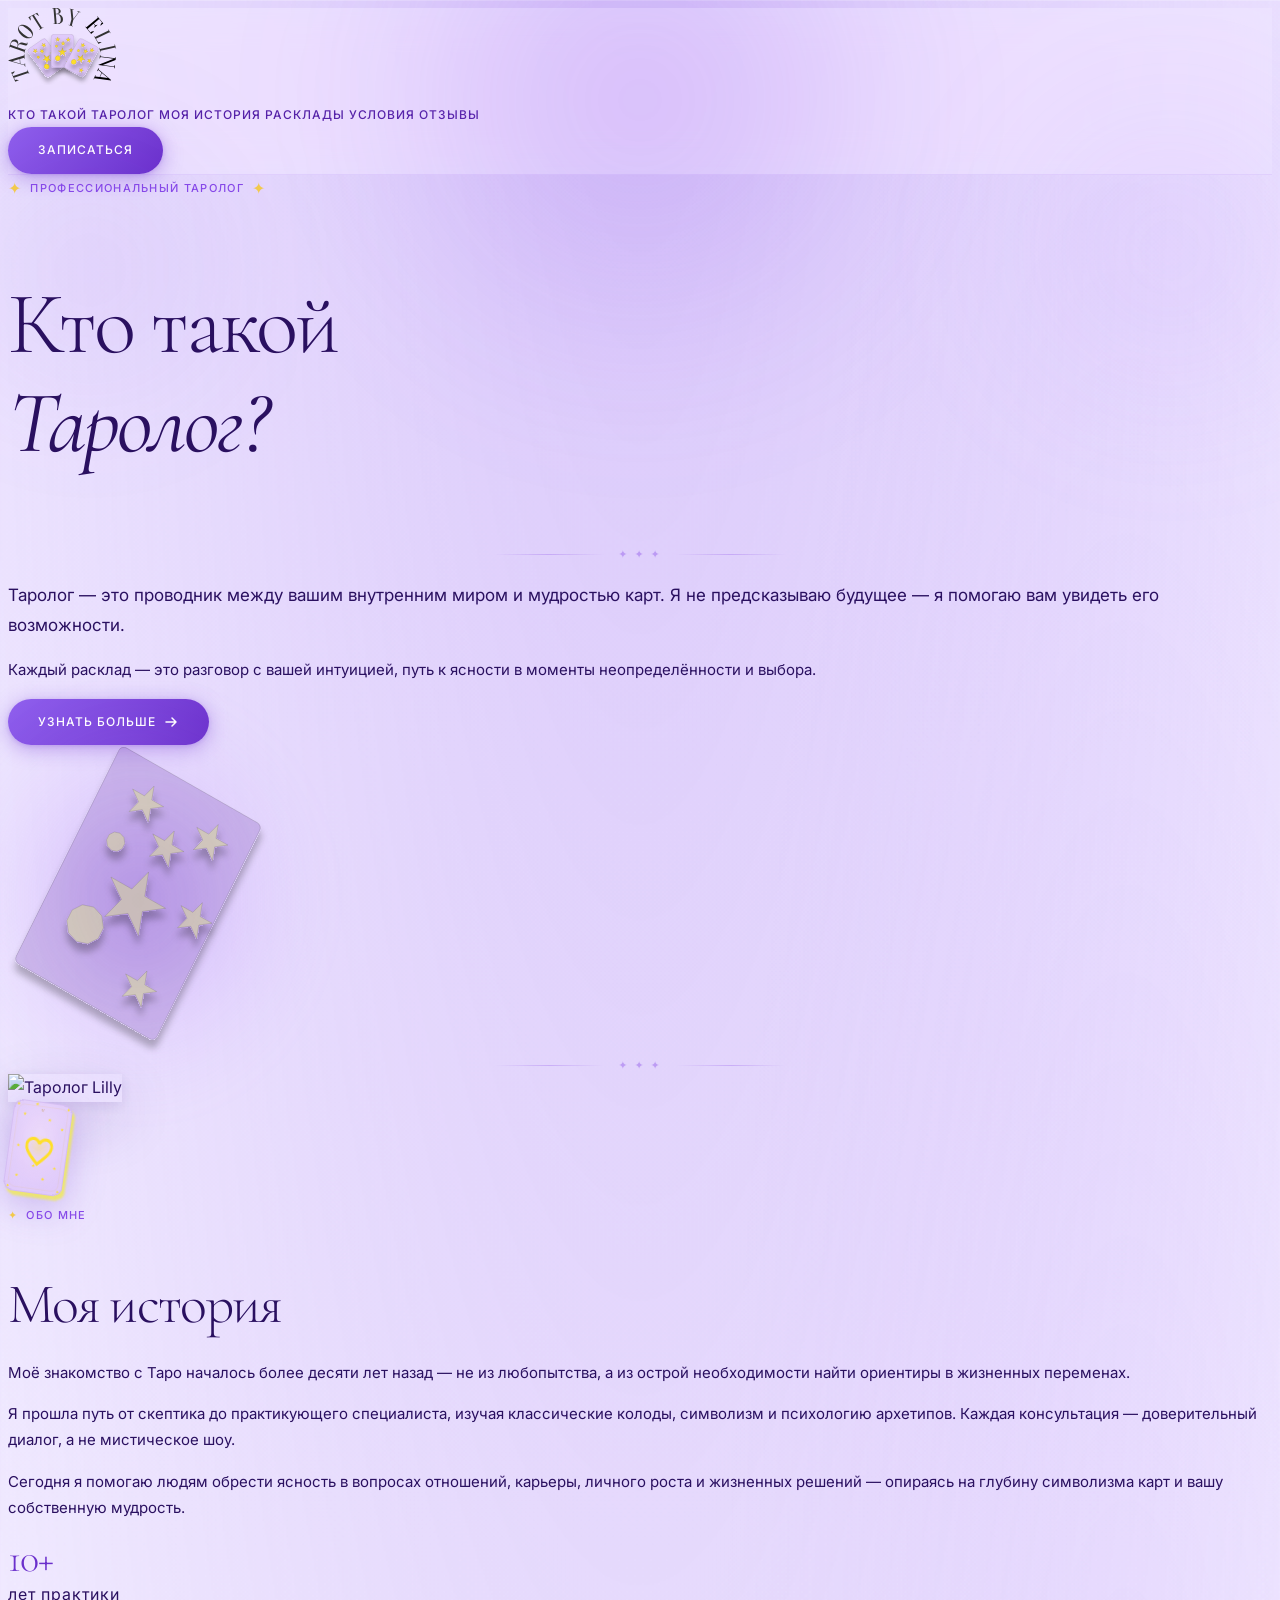
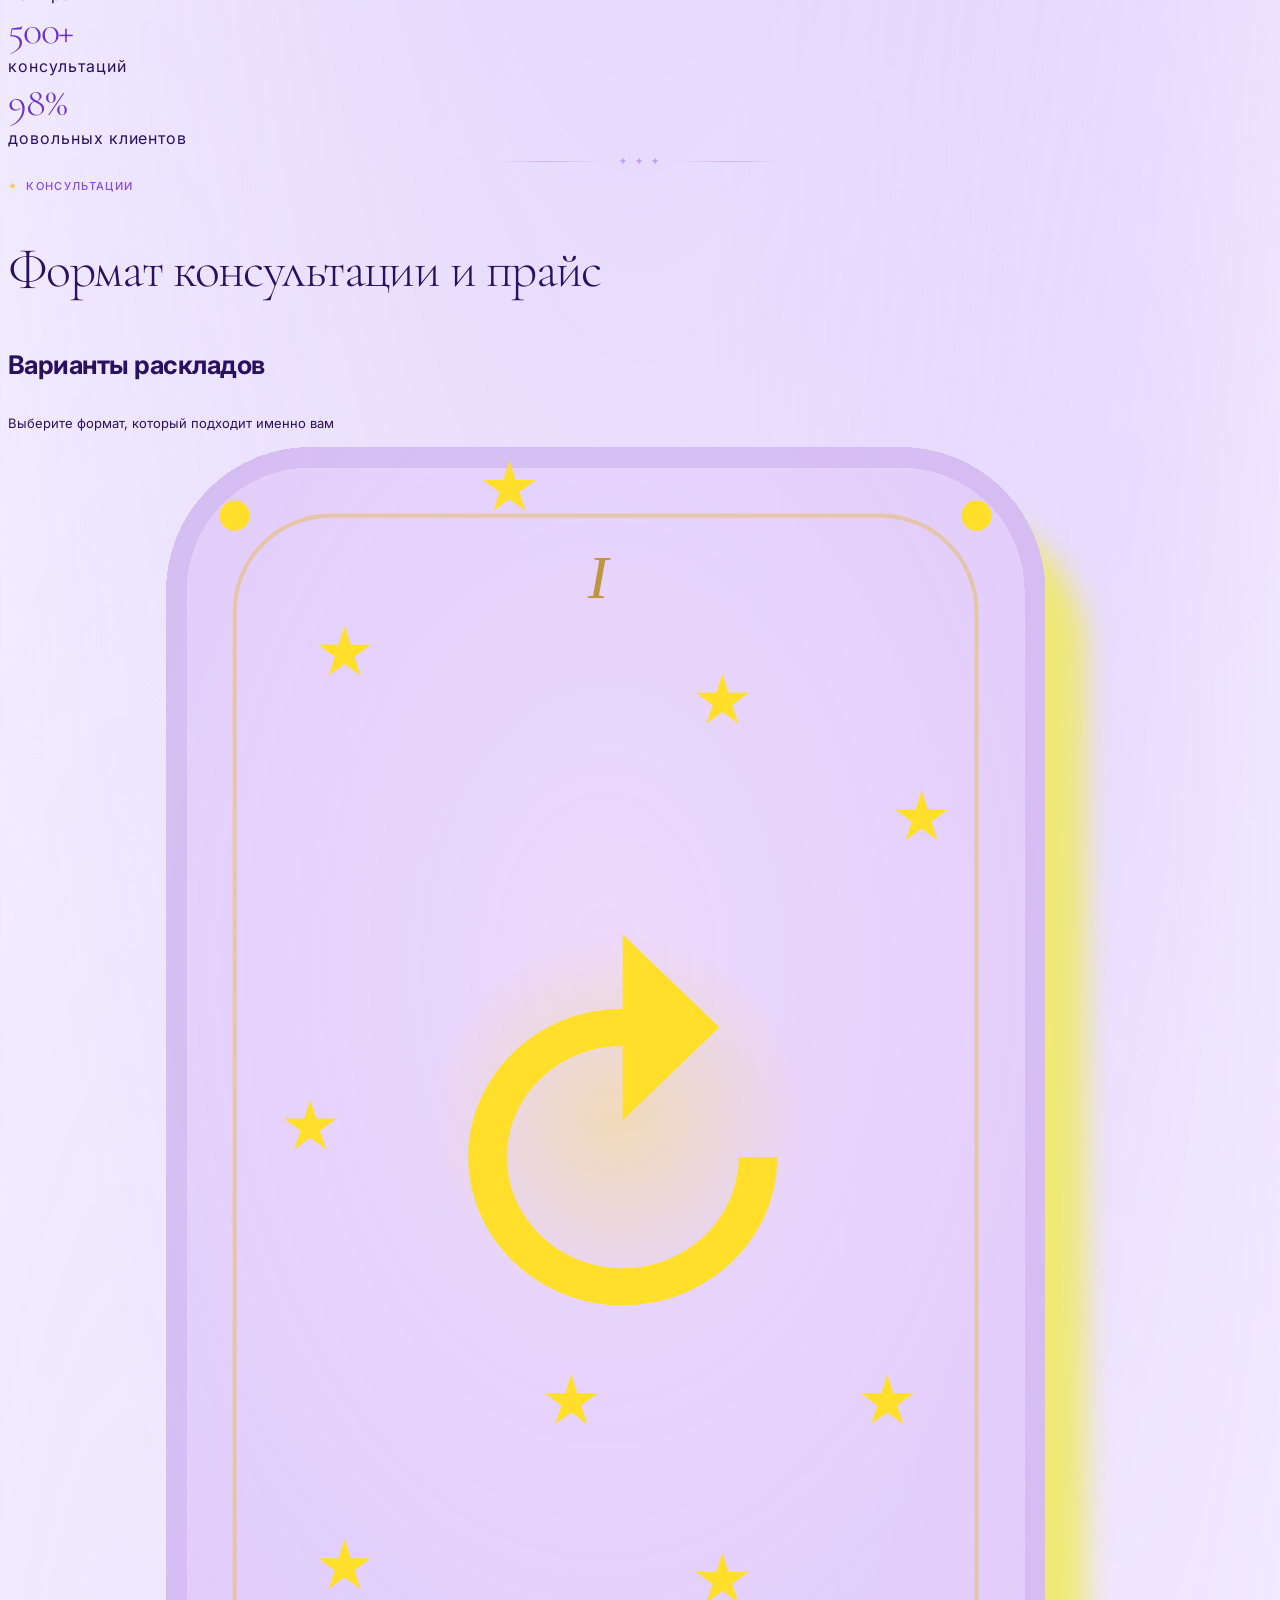
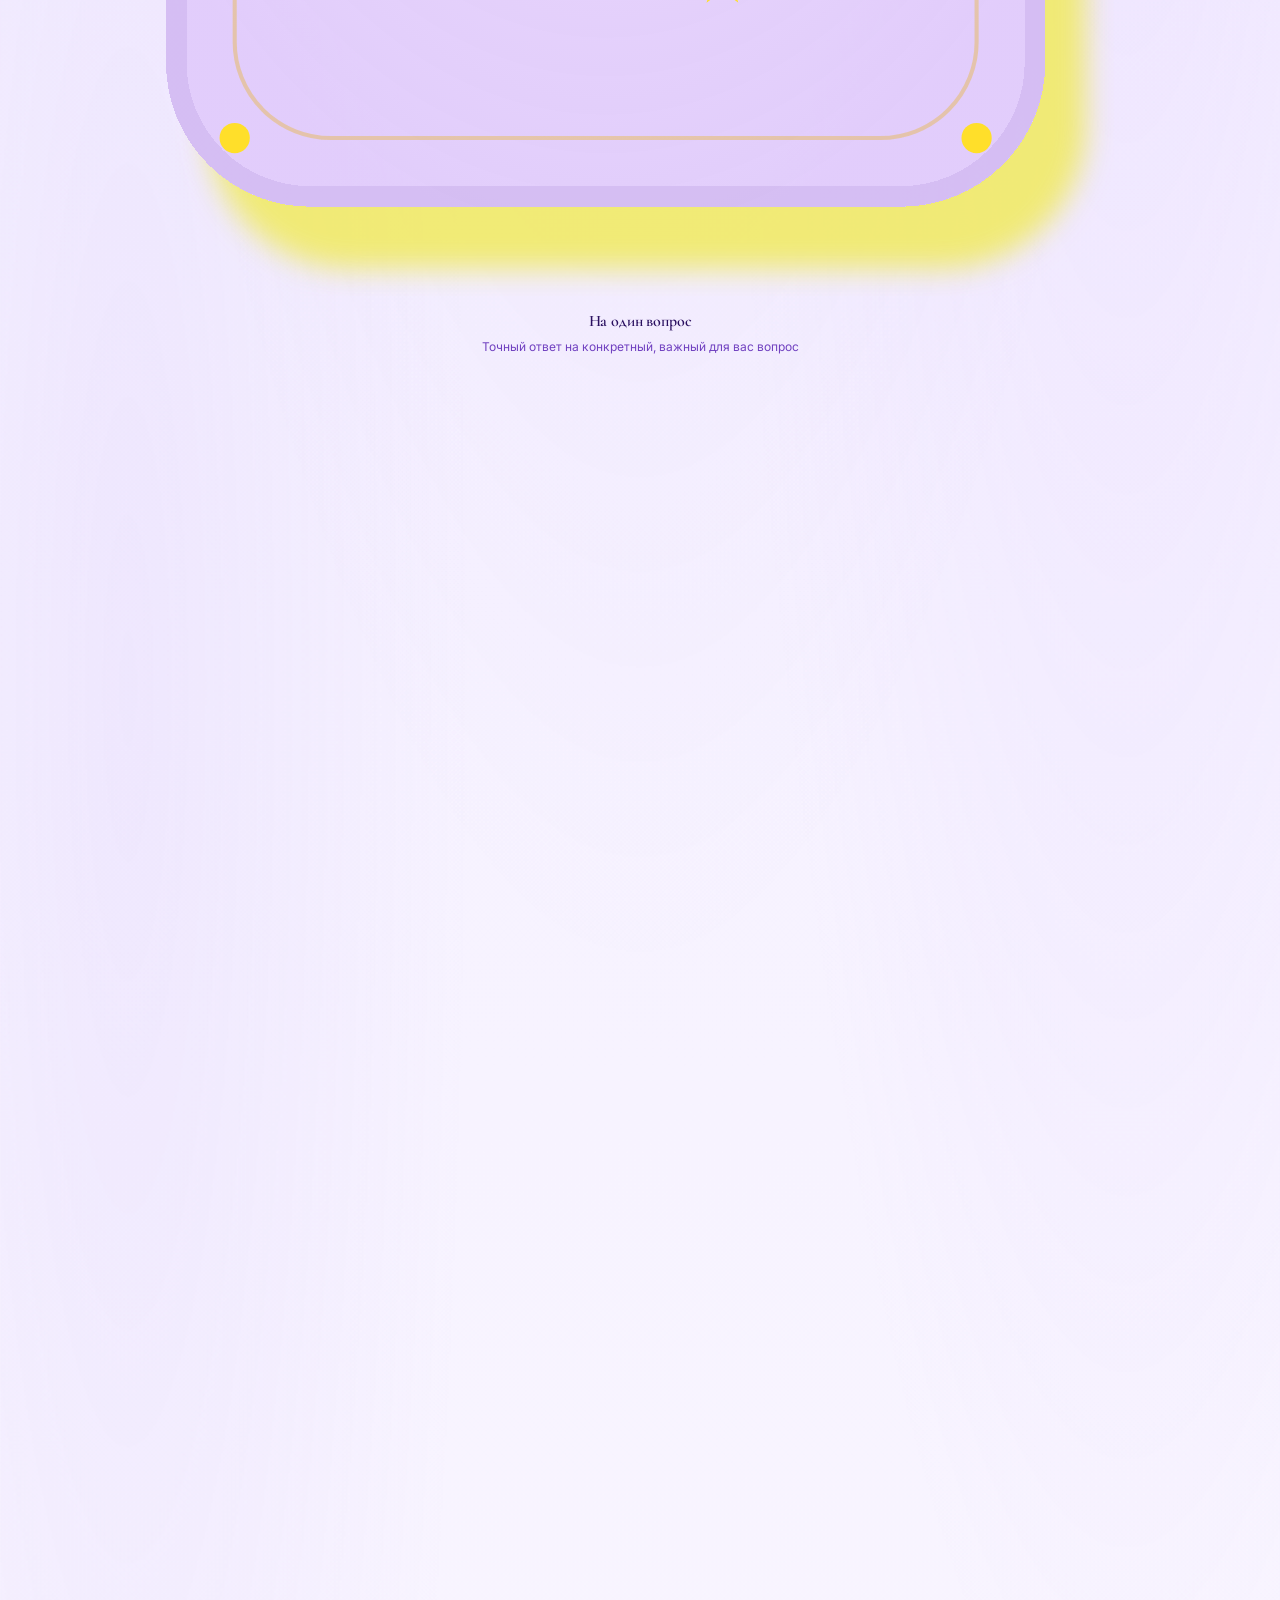
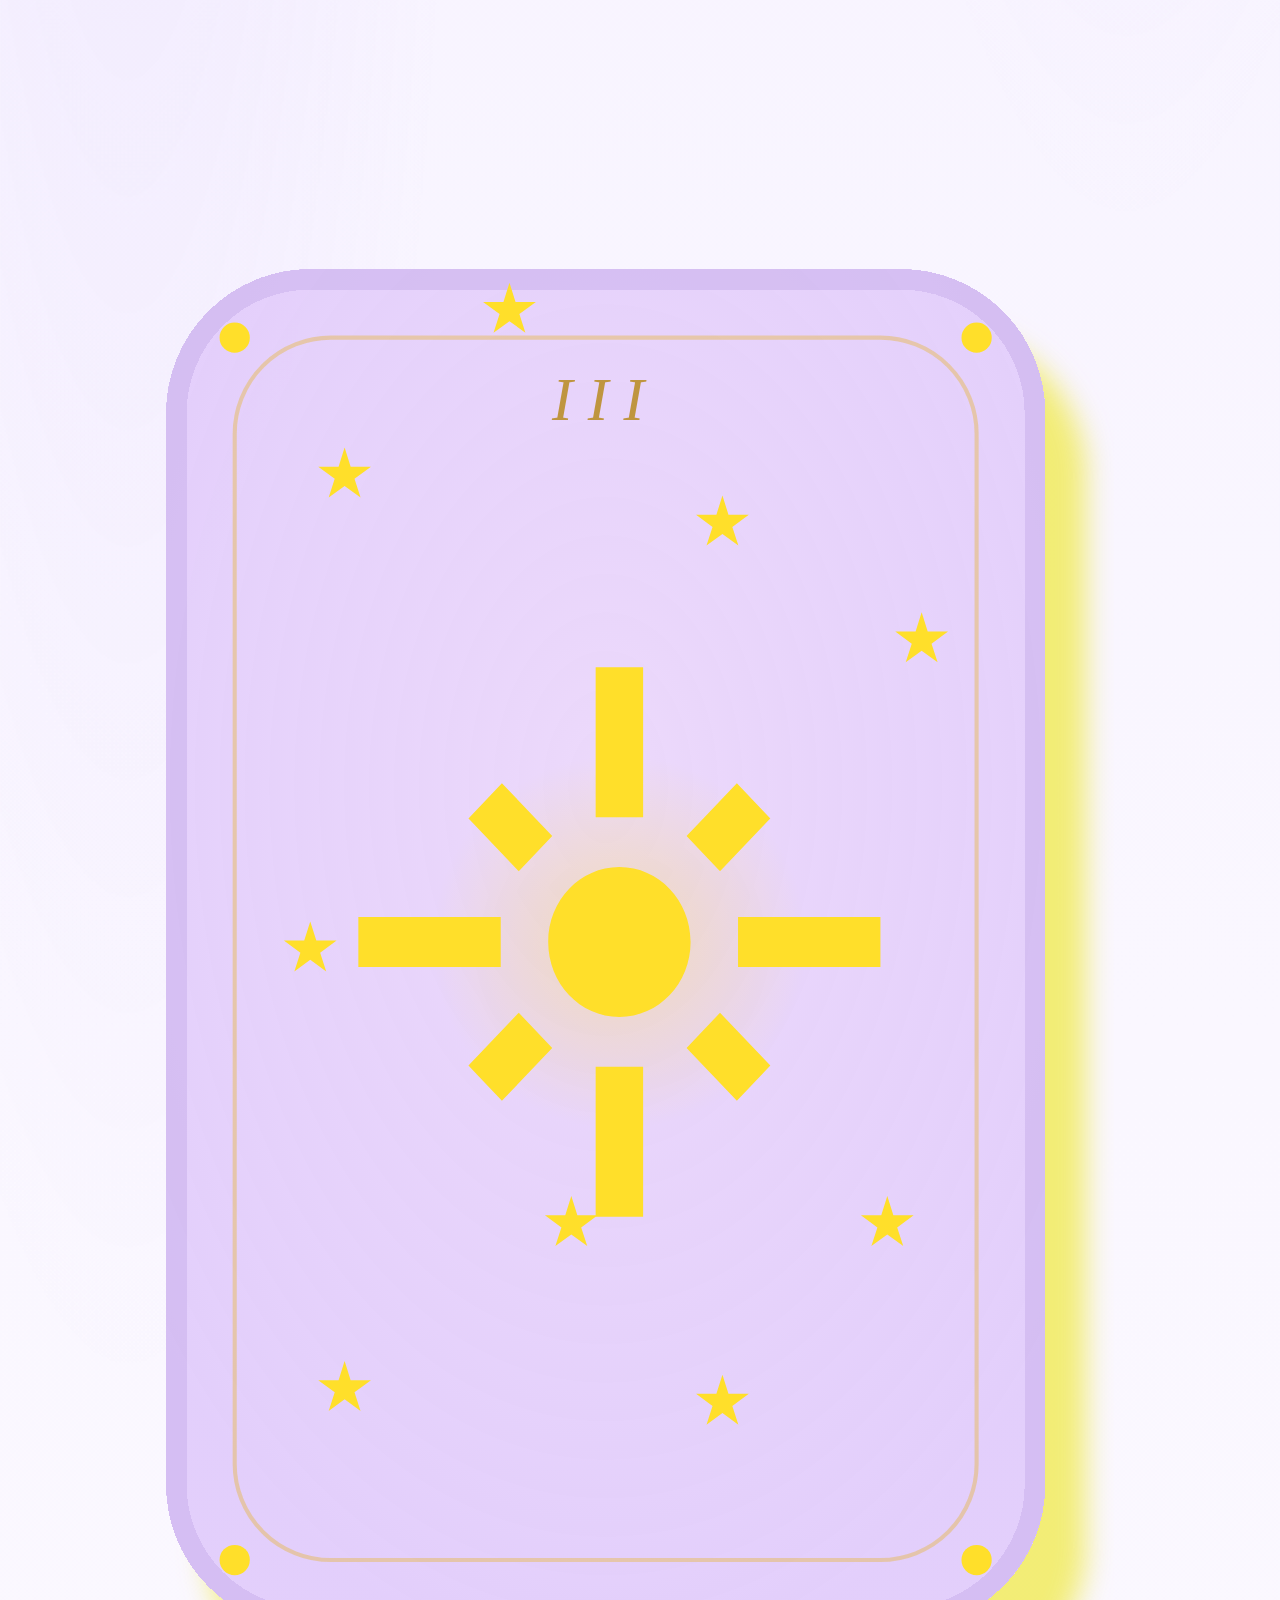
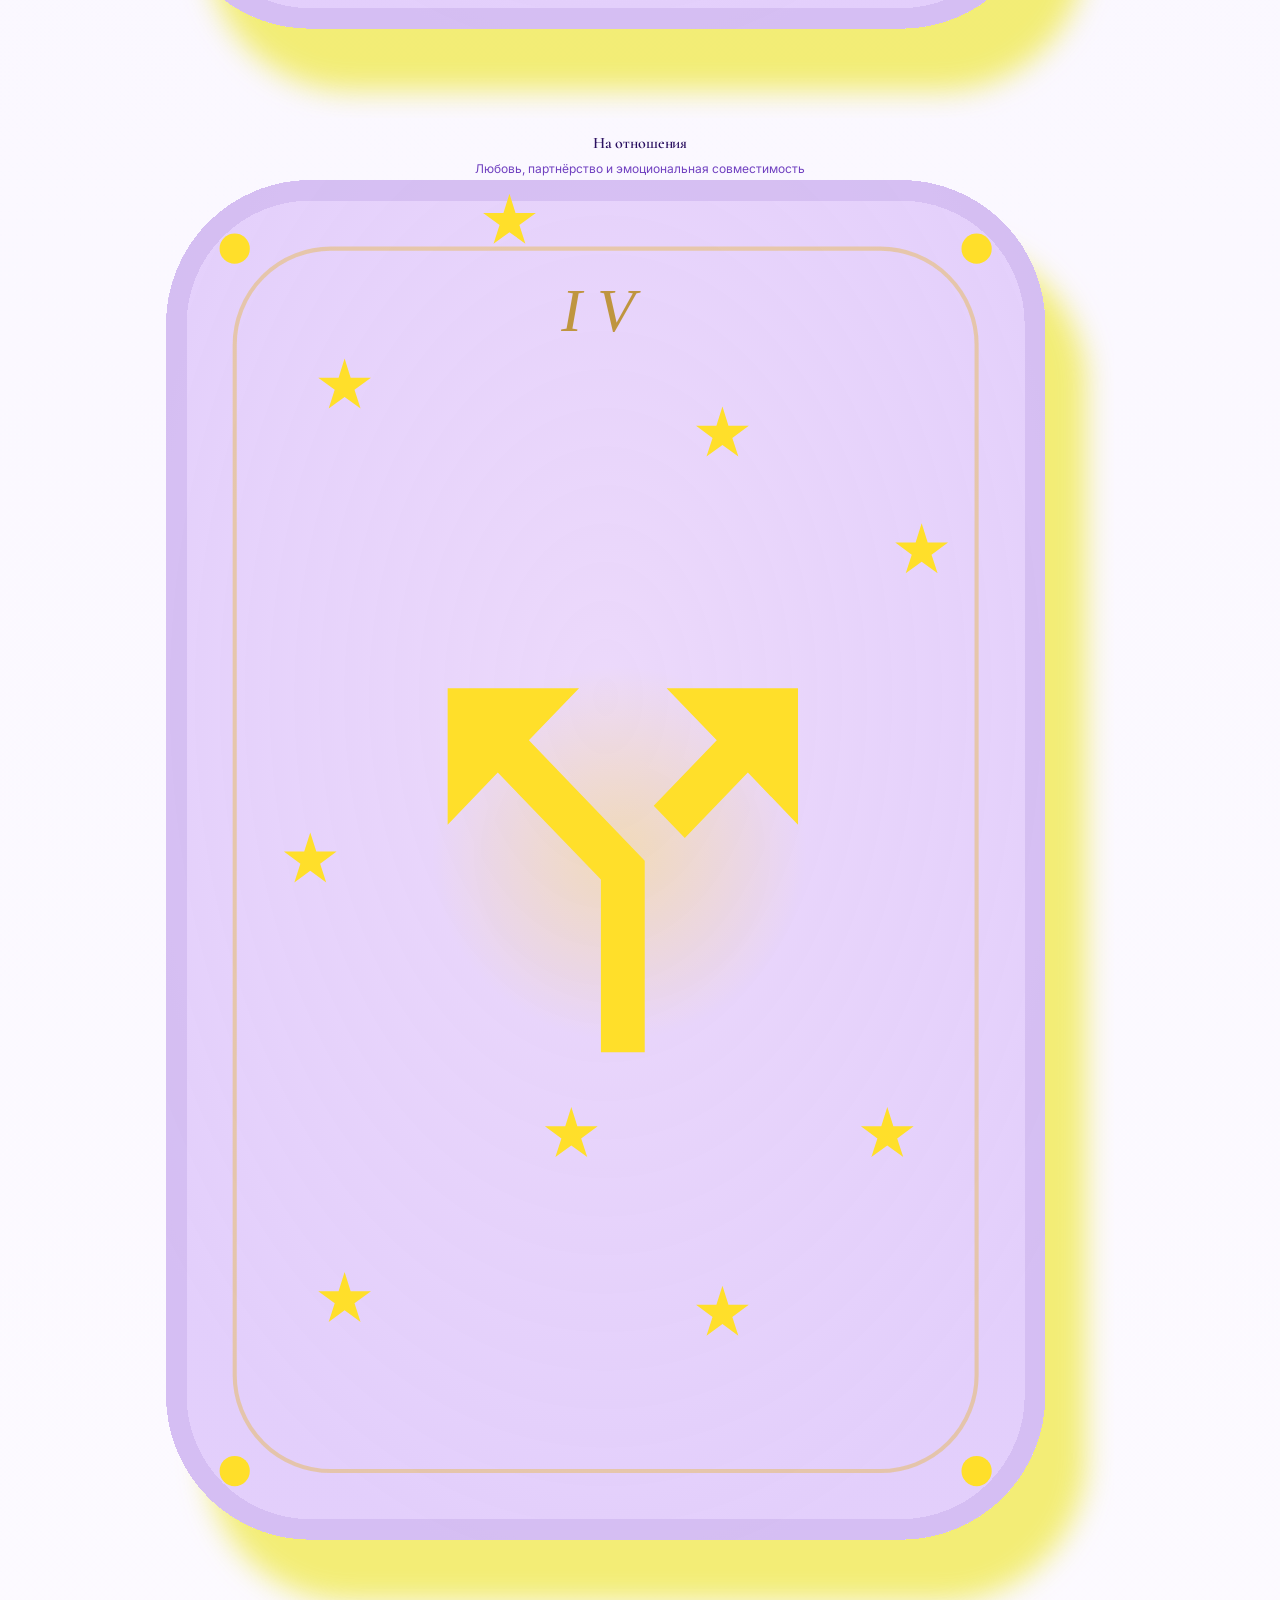
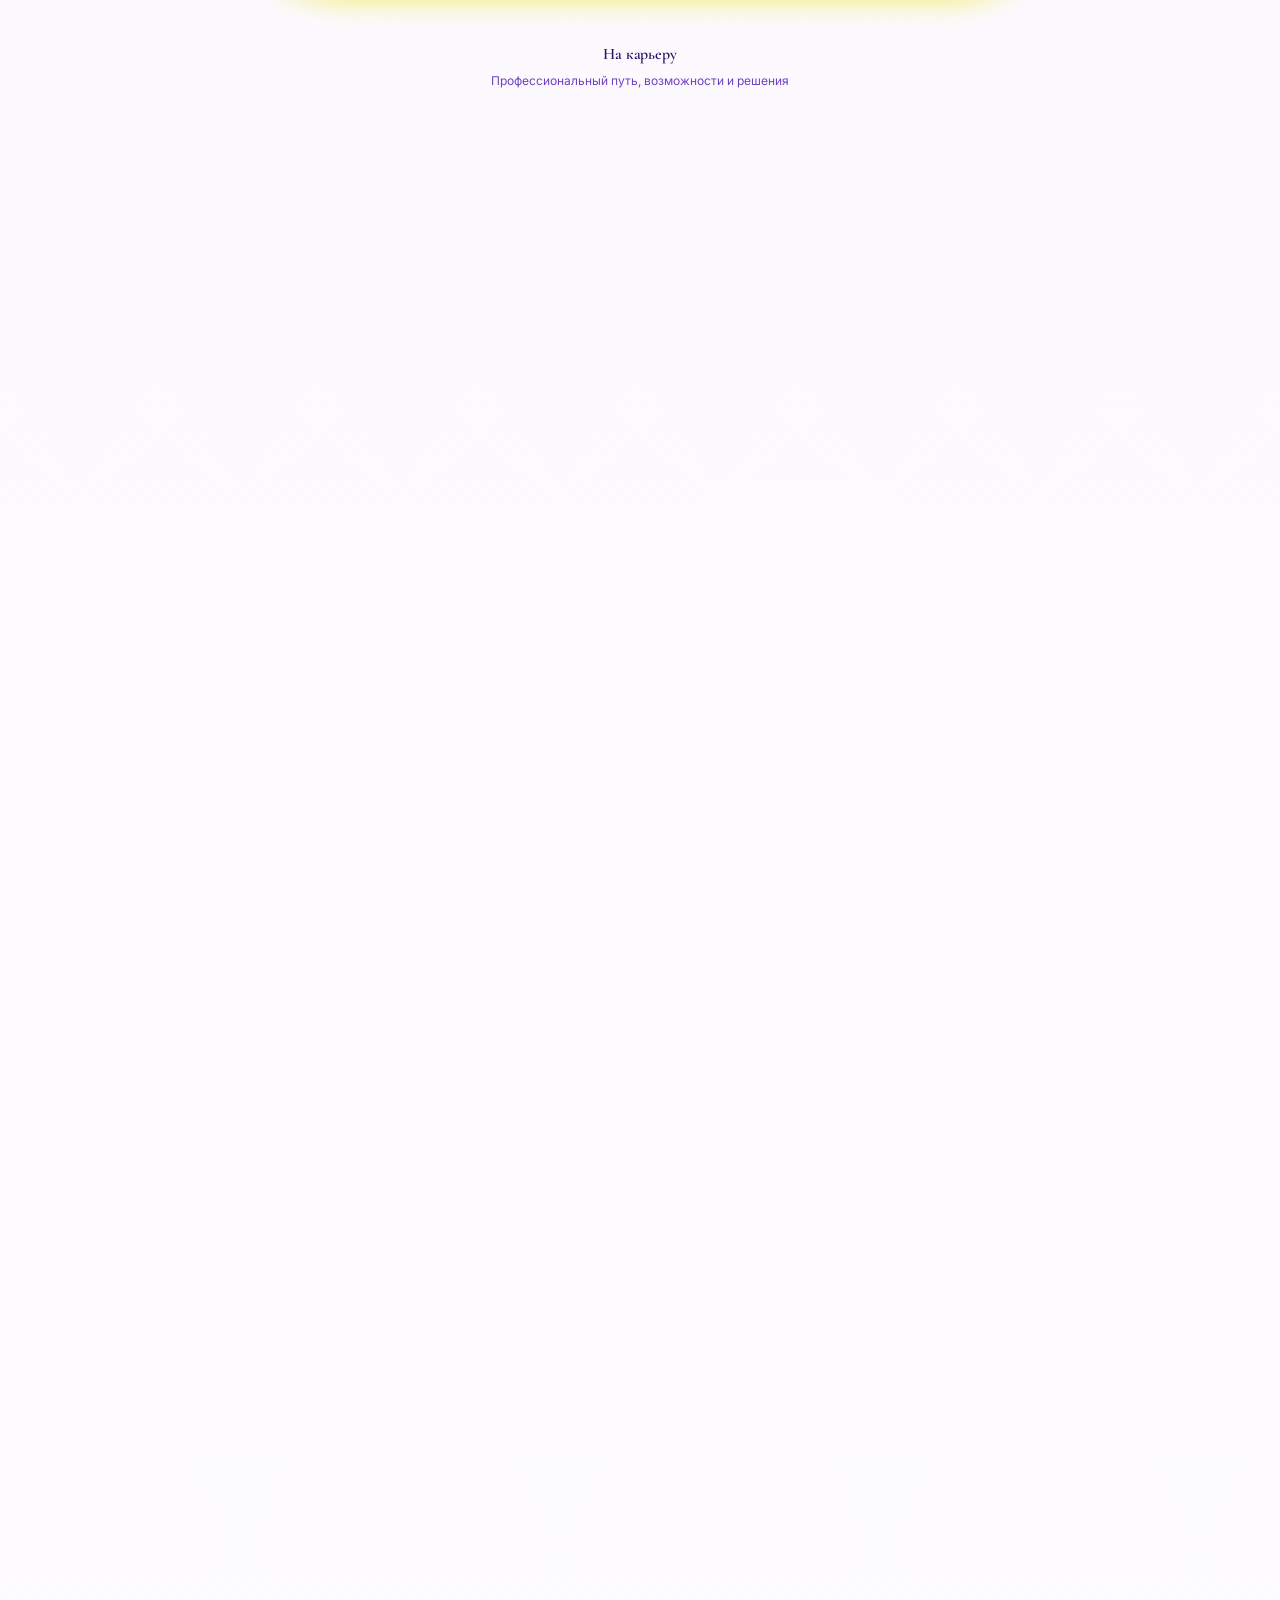
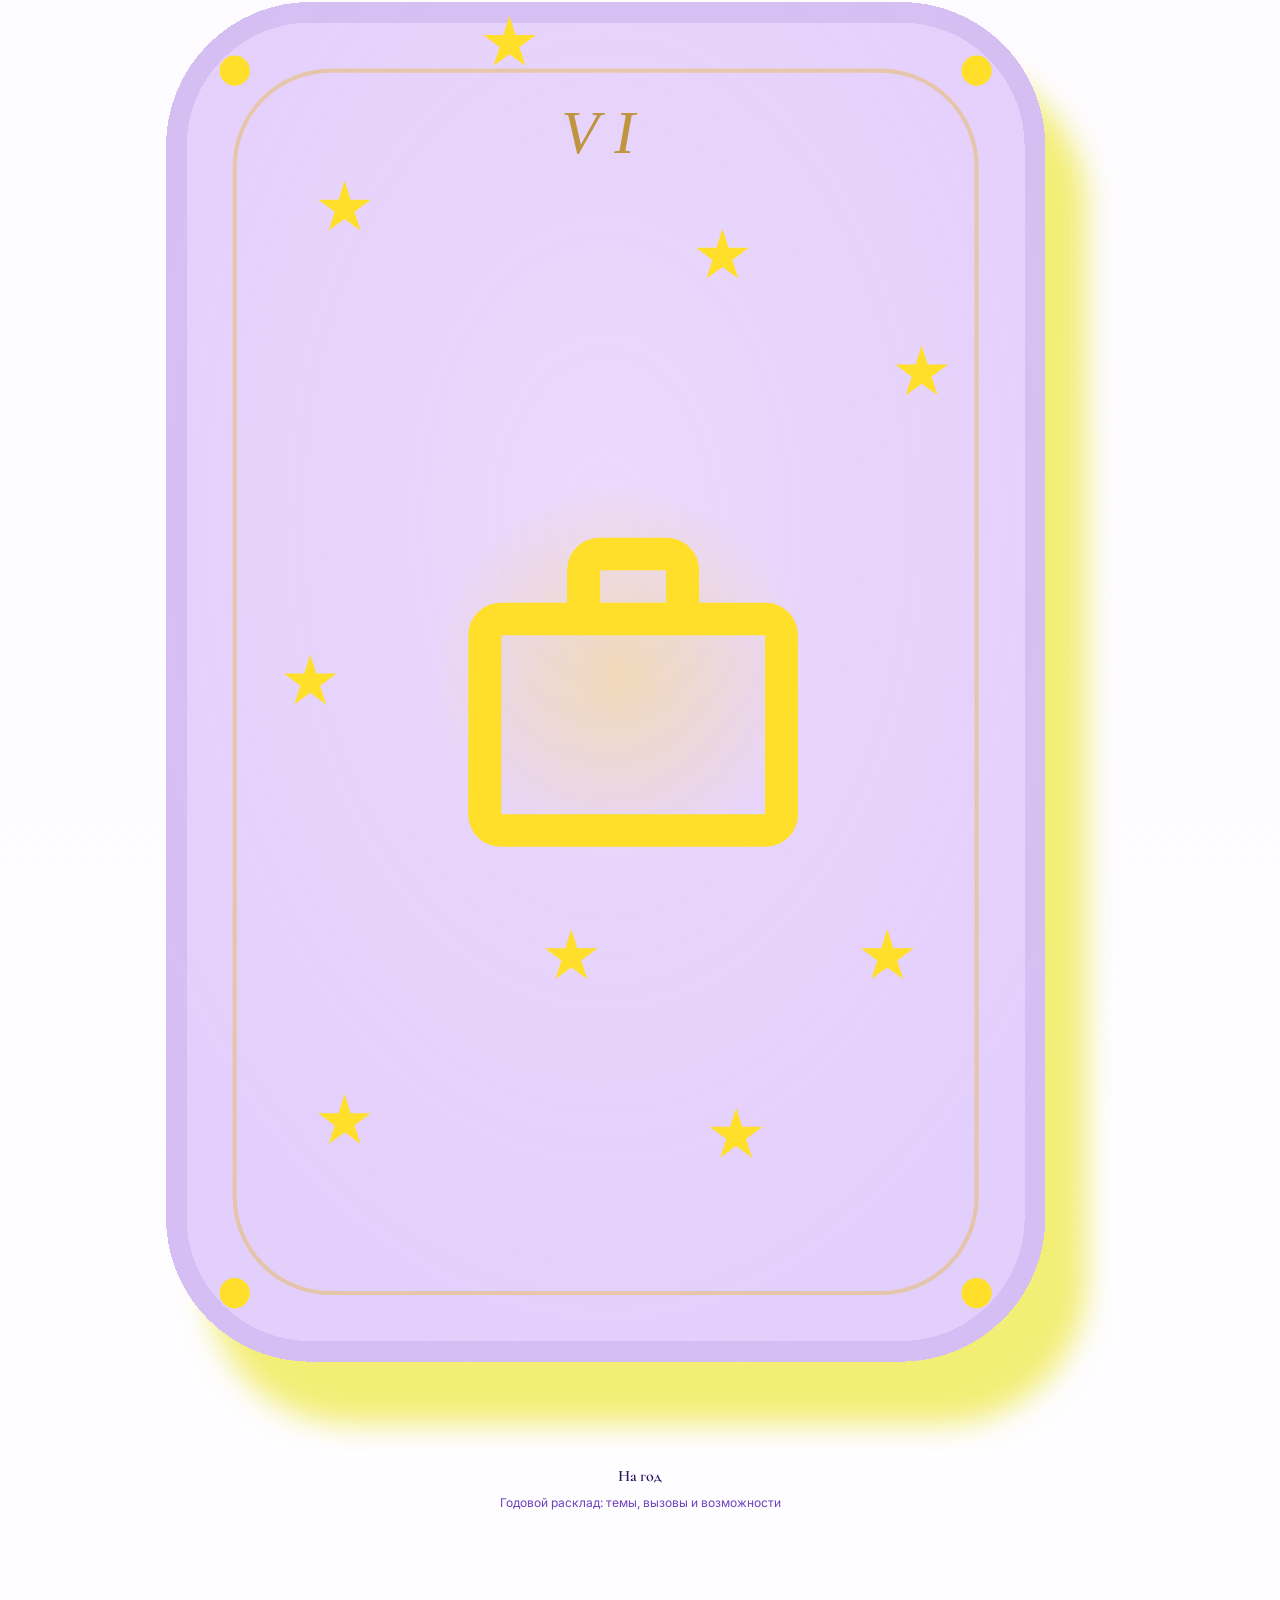
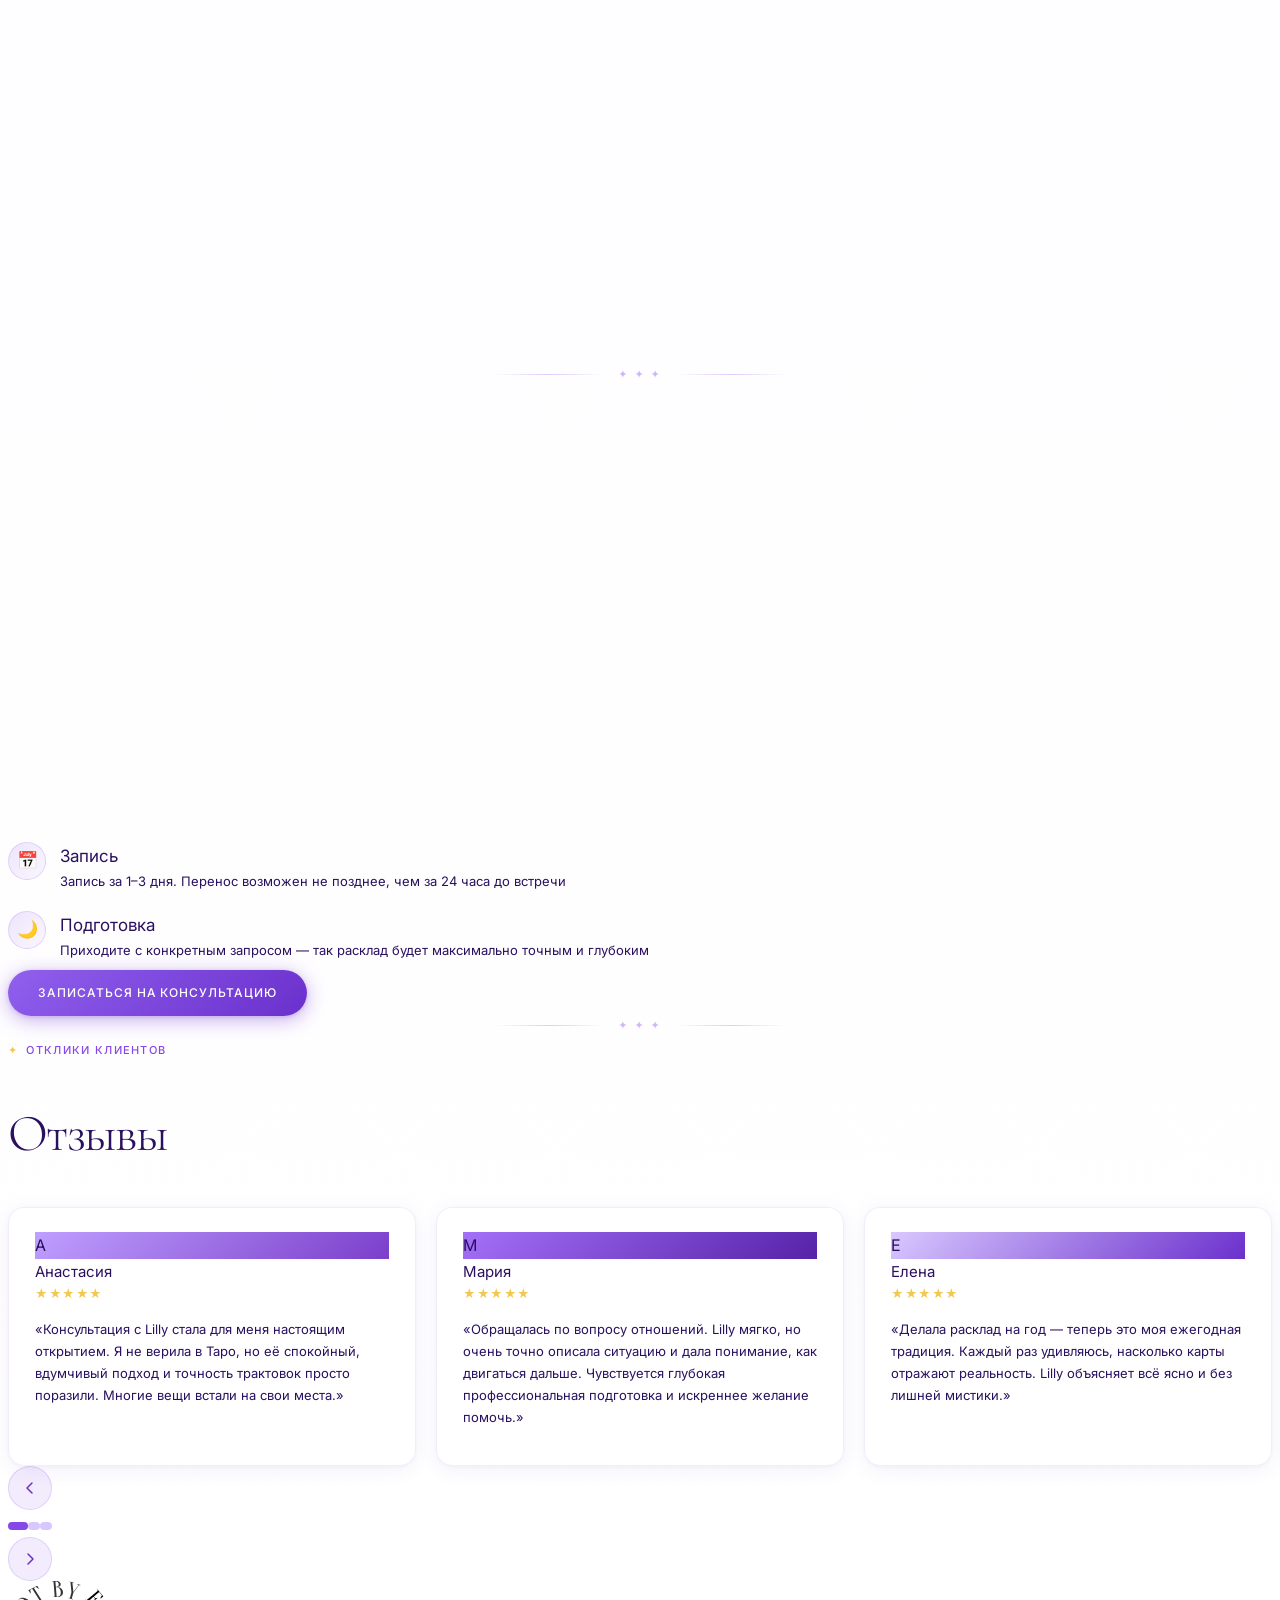
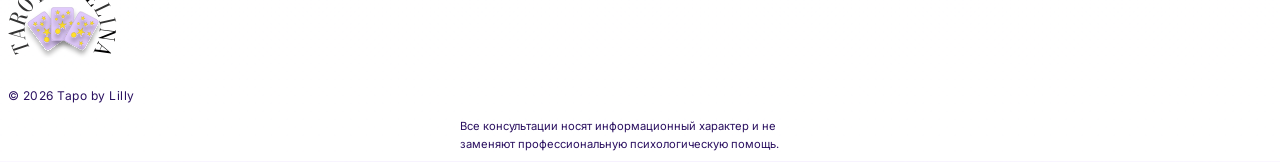
==== commit f0f0ee9c: "Update site design and add .gitignore - Revised card SVGs and added new tcard variants in brand_asse" ====
--- a/index.html
+++ b/index.html
@@ -196,12 +196,7 @@
             style="box-shadow:0 20px 56px rgba(62,24,128,0.20),0 4px 14px rgba(62,24,128,0.10);"
           />
           <!-- floating mini-card -->
-          <div class="tcard absolute -bottom-6 -right-6 w-16 h-24" style="box-shadow:0 12px 36px rgba(60,21,112,0.50);" aria-hidden="true">
-            <div class="cstars">
-              <div class="crow"><span class="s ss">✦</span><span class="s sl">★</span><span class="s ss">✦</span></div>
-              <div class="crow"><span class="s sm">★</span><span class="s ss">✦</span><span class="s sm">★</span></div>
-            </div>
-          </div>
+          <img src="brand_assets/card5.svg" alt="" class="minicard absolute -bottom-6 -right-6" style="width:64px;aspect-ratio:138/211;display:block;" aria-hidden="true" />
         </div>
       </div>
 
--- a/css/cards.css
+++ b/css/cards.css
@@ -59,7 +59,8 @@
 /* Spread cards */
 .spread-card {
   position: relative;
-  width: 100%;
+  width: 75%;
+  margin: 0 auto;
   aspect-ratio: 138 / 211;
   transition: transform 0.4s cubic-bezier(0.34, 1.56, 0.64, 1);
   cursor: pointer;
@@ -94,3 +95,17 @@
   color: #7040C0;
   line-height: 1.45;
 }
+
+/* Story section floating mini-card */
+.minicard {
+  cursor: default;
+  transform: rotate(8deg);
+  filter: drop-shadow(0 8px 18px rgba(98,42,196,0.28));
+  transition:
+    transform 0.35s cubic-bezier(0.34,1.56,0.64,1),
+    filter 0.35s ease;
+}
+.minicard:hover {
+  transform: rotate(12deg) translateY(-6px) scale(1.07);
+  filter: drop-shadow(0 12px 28px rgba(98,42,196,0.52)) drop-shadow(0 0 14px rgba(134,72,232,0.30));
+}
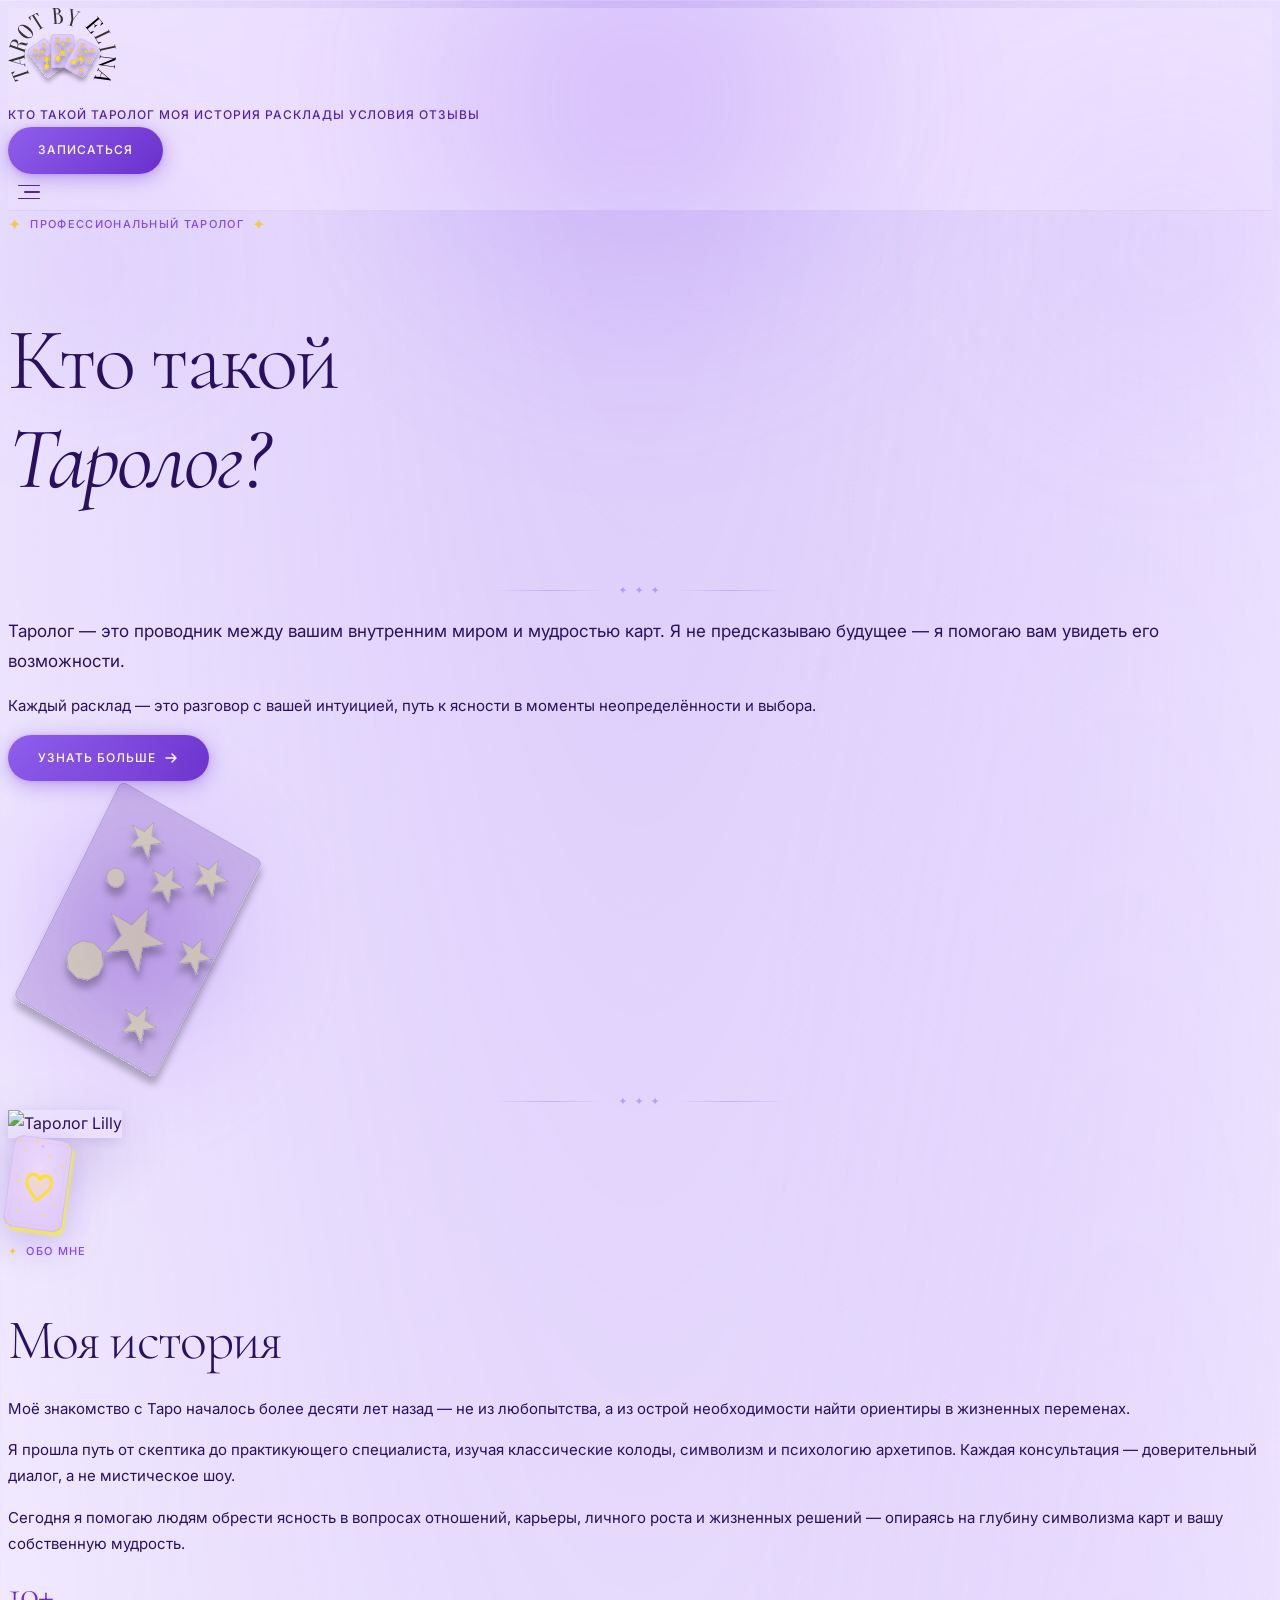
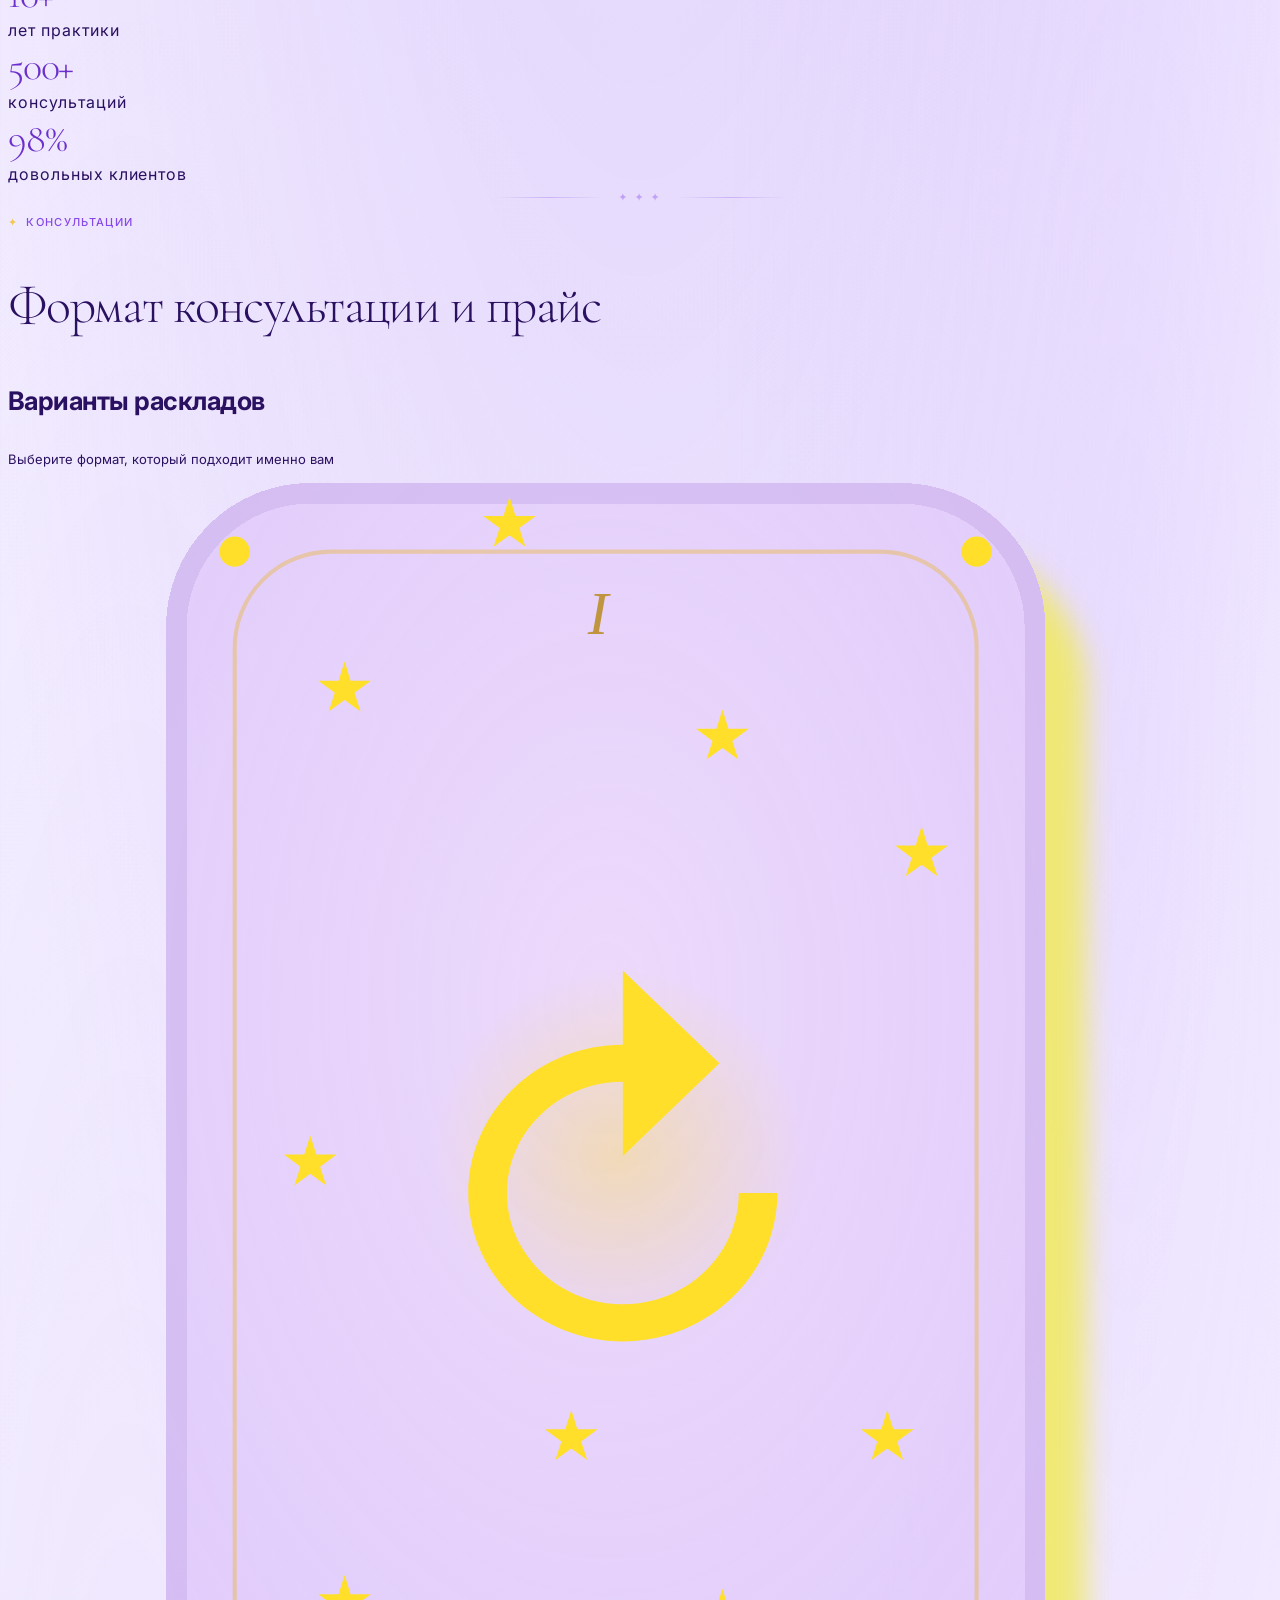
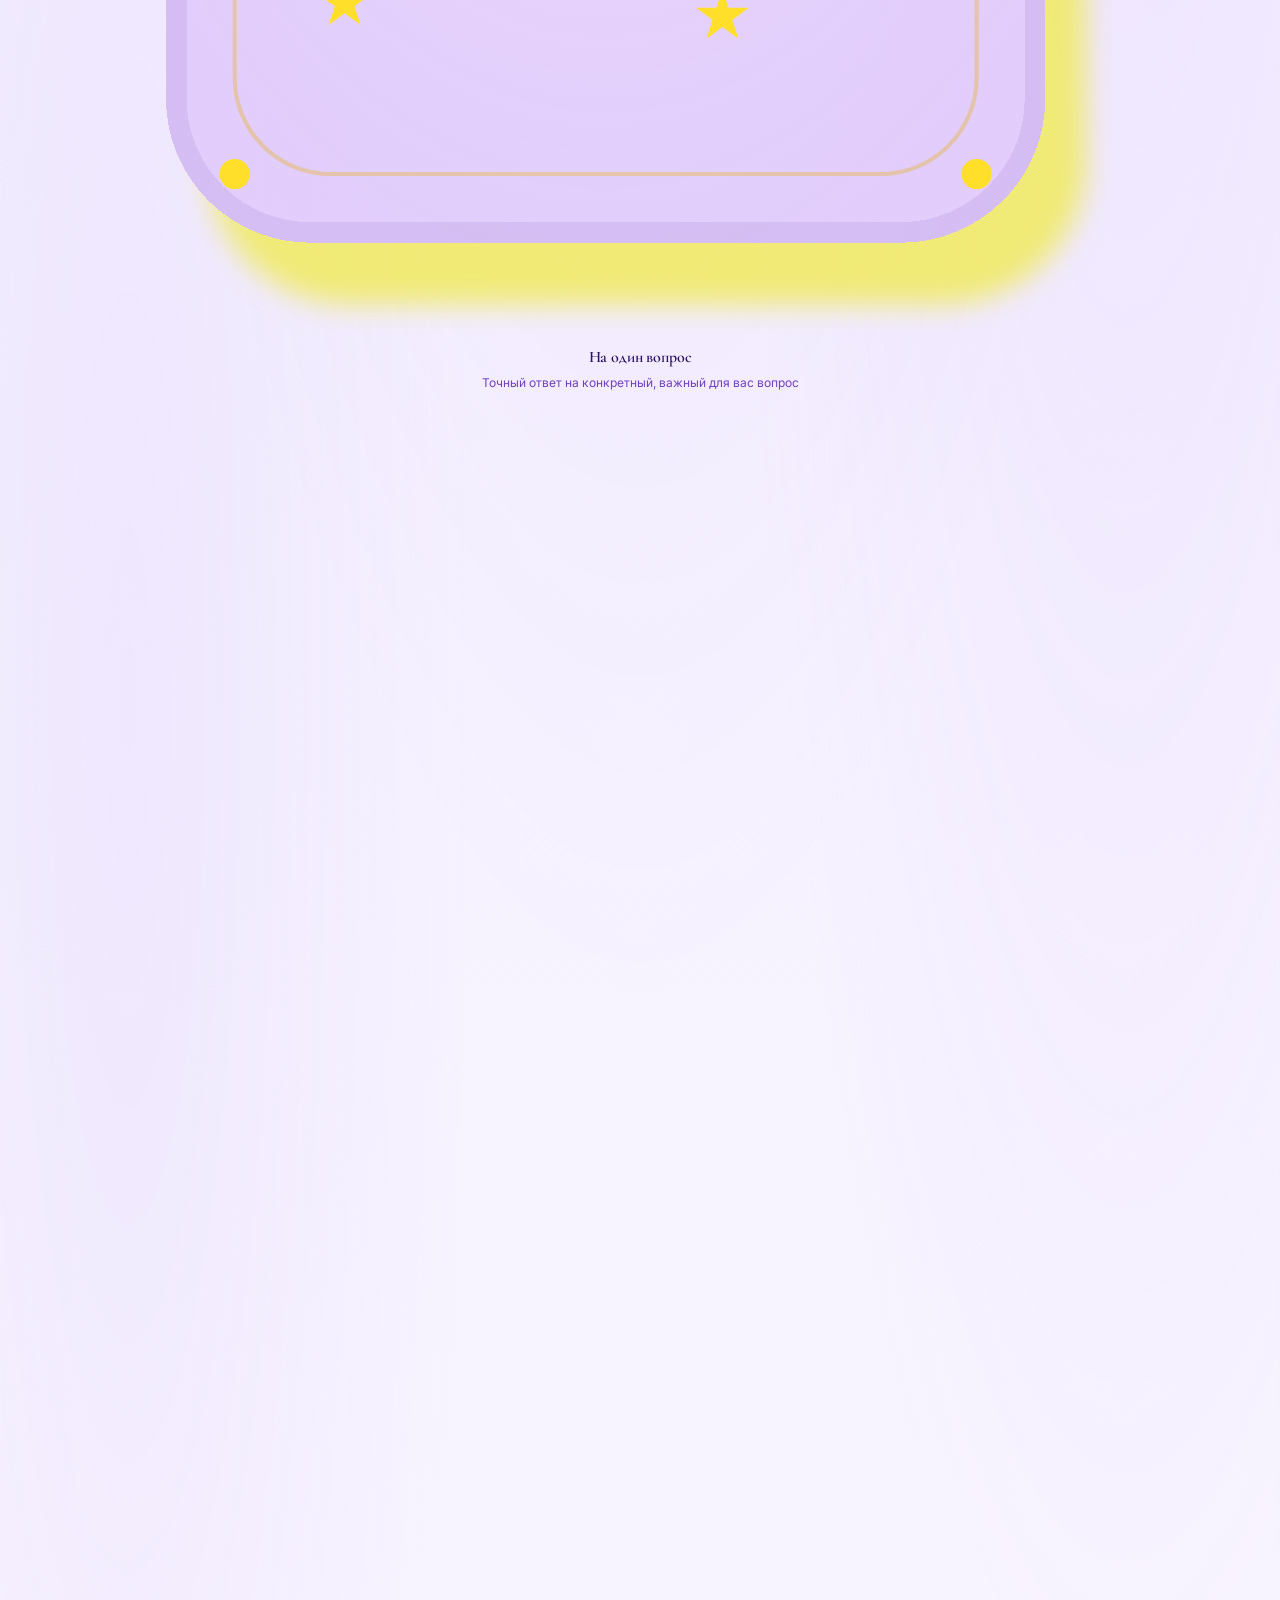
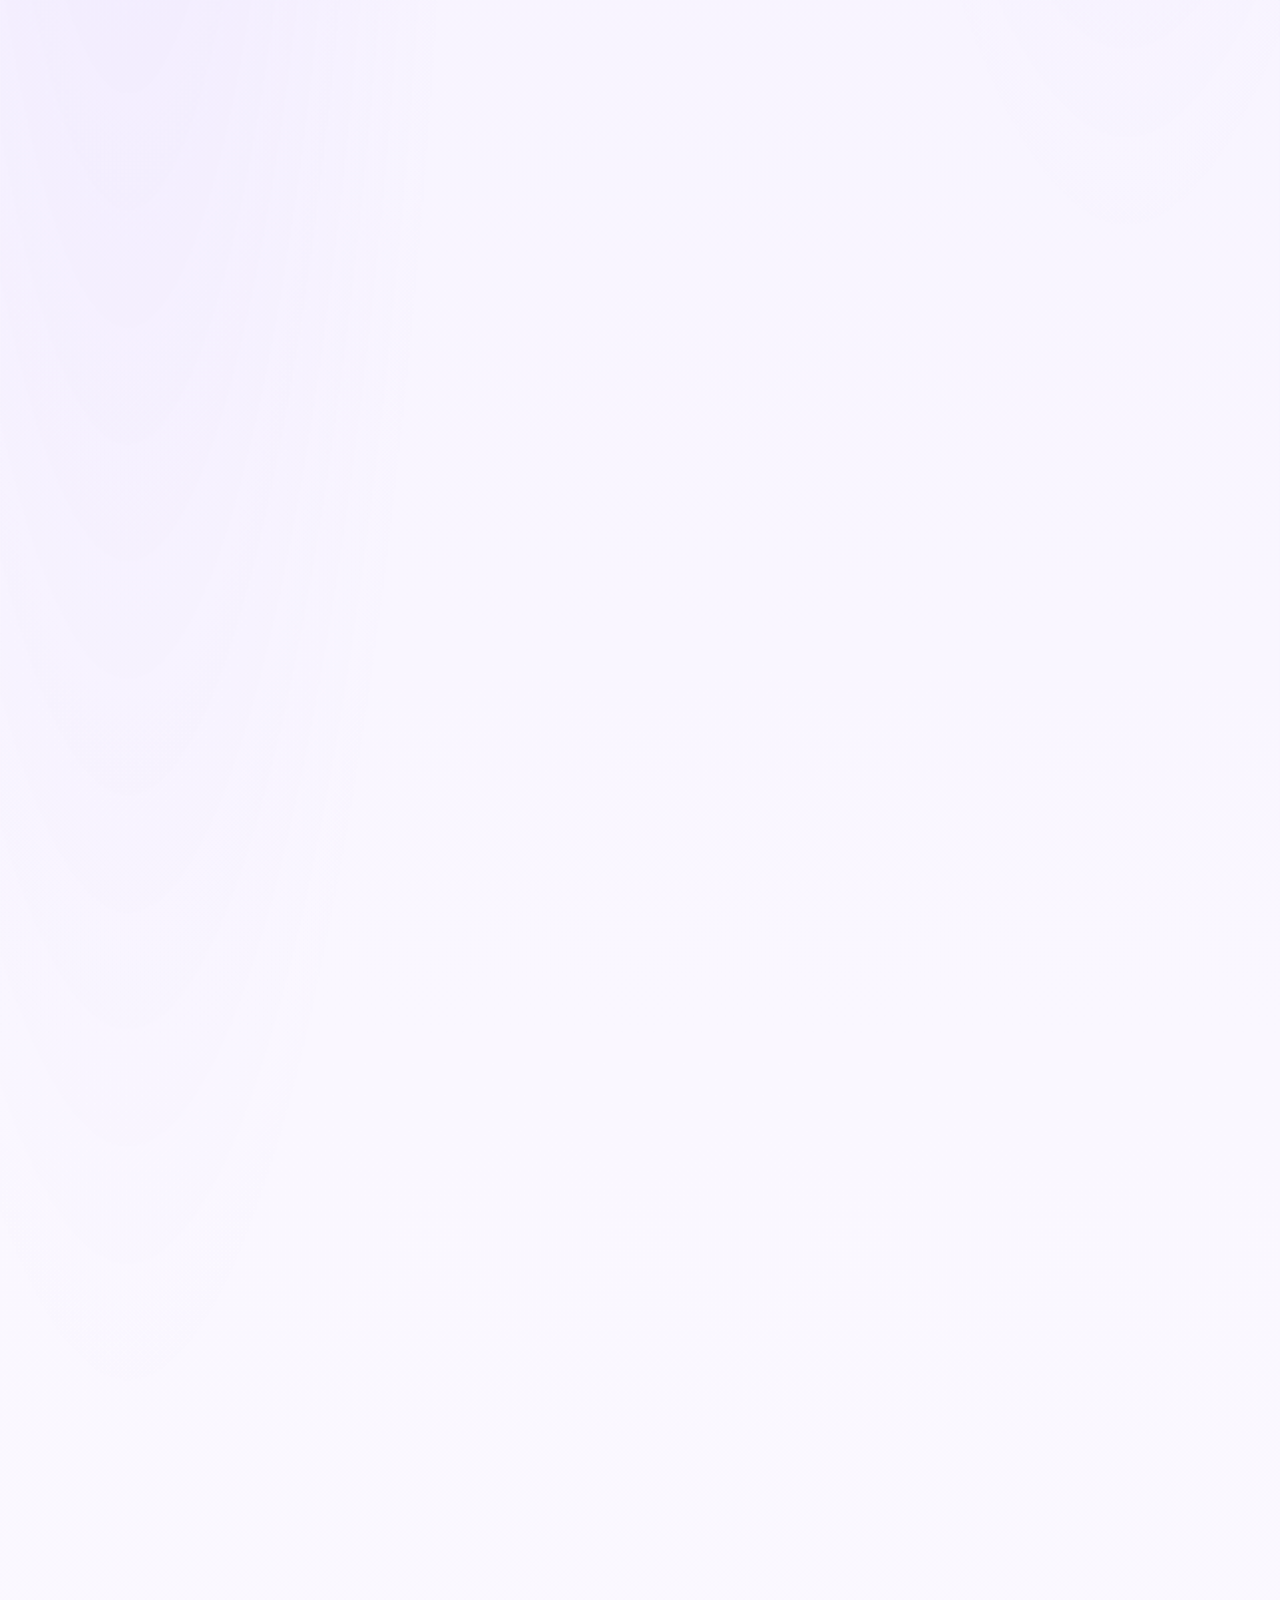
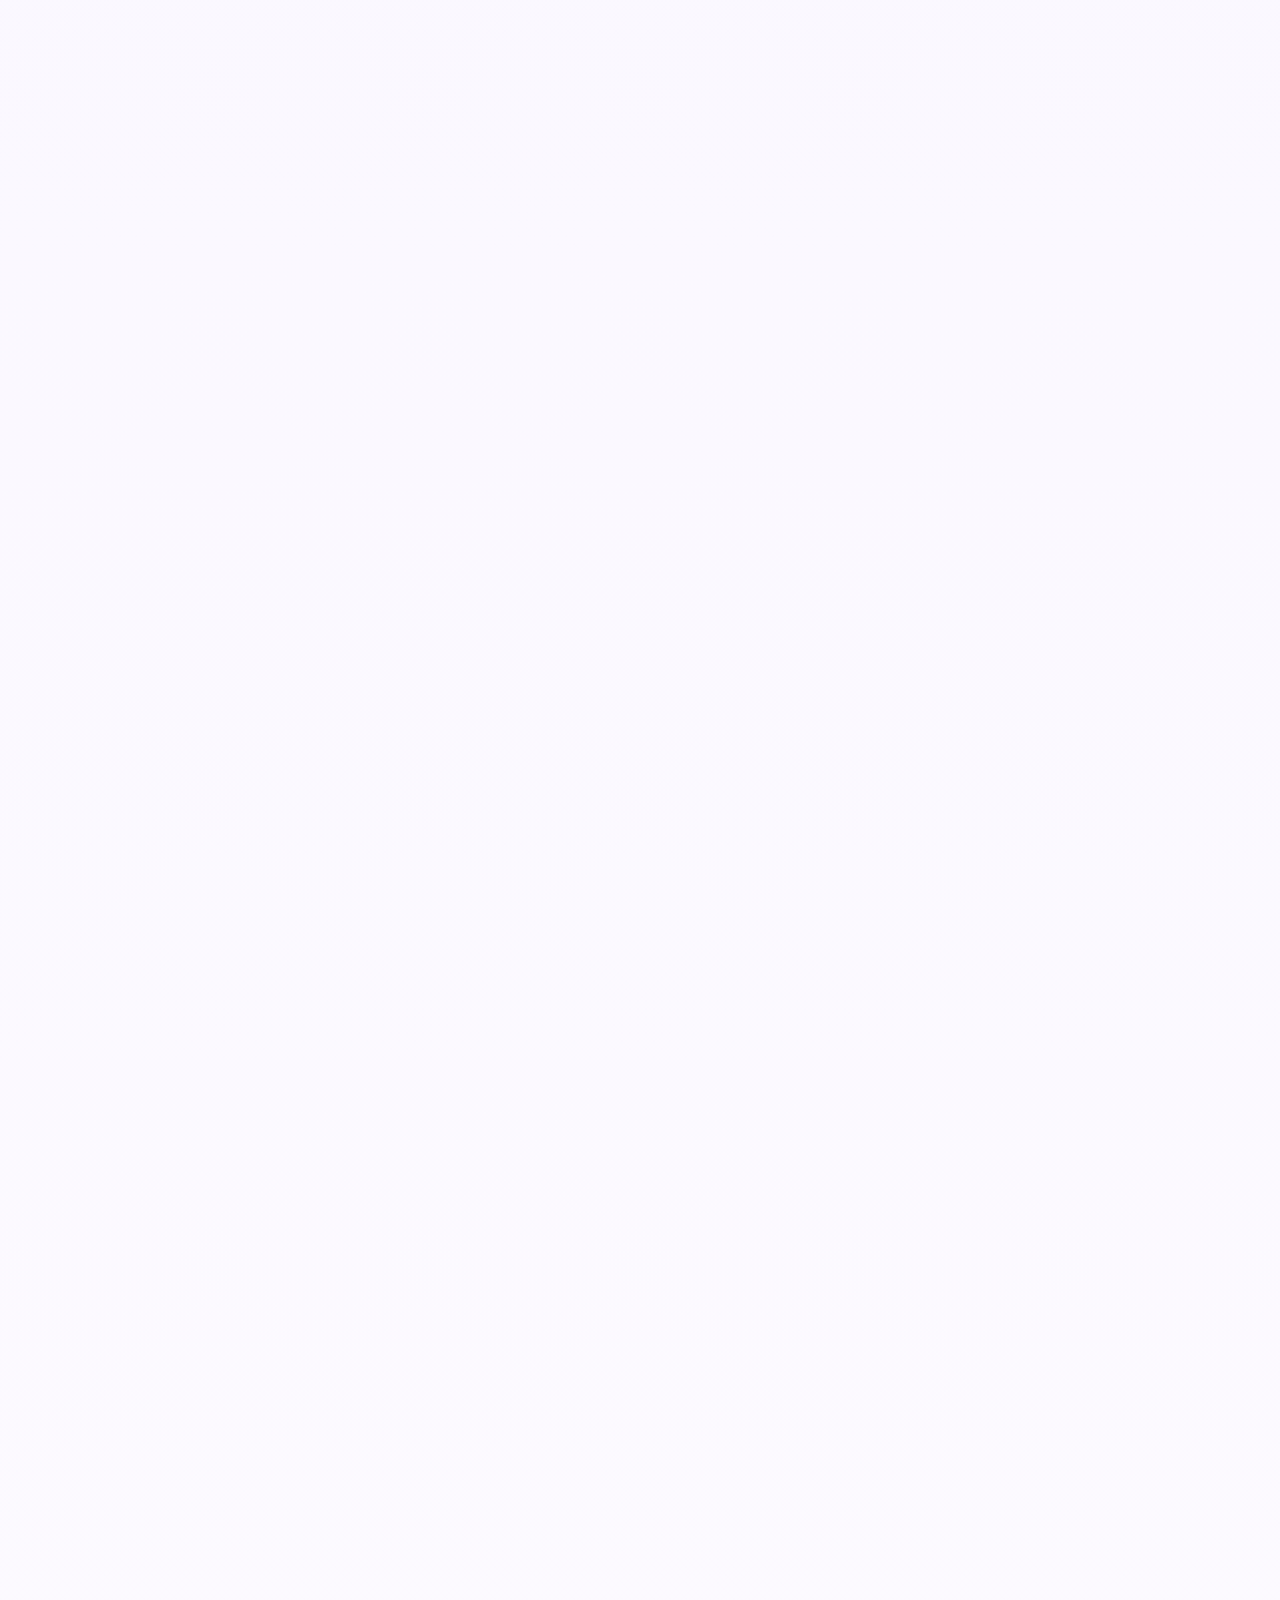
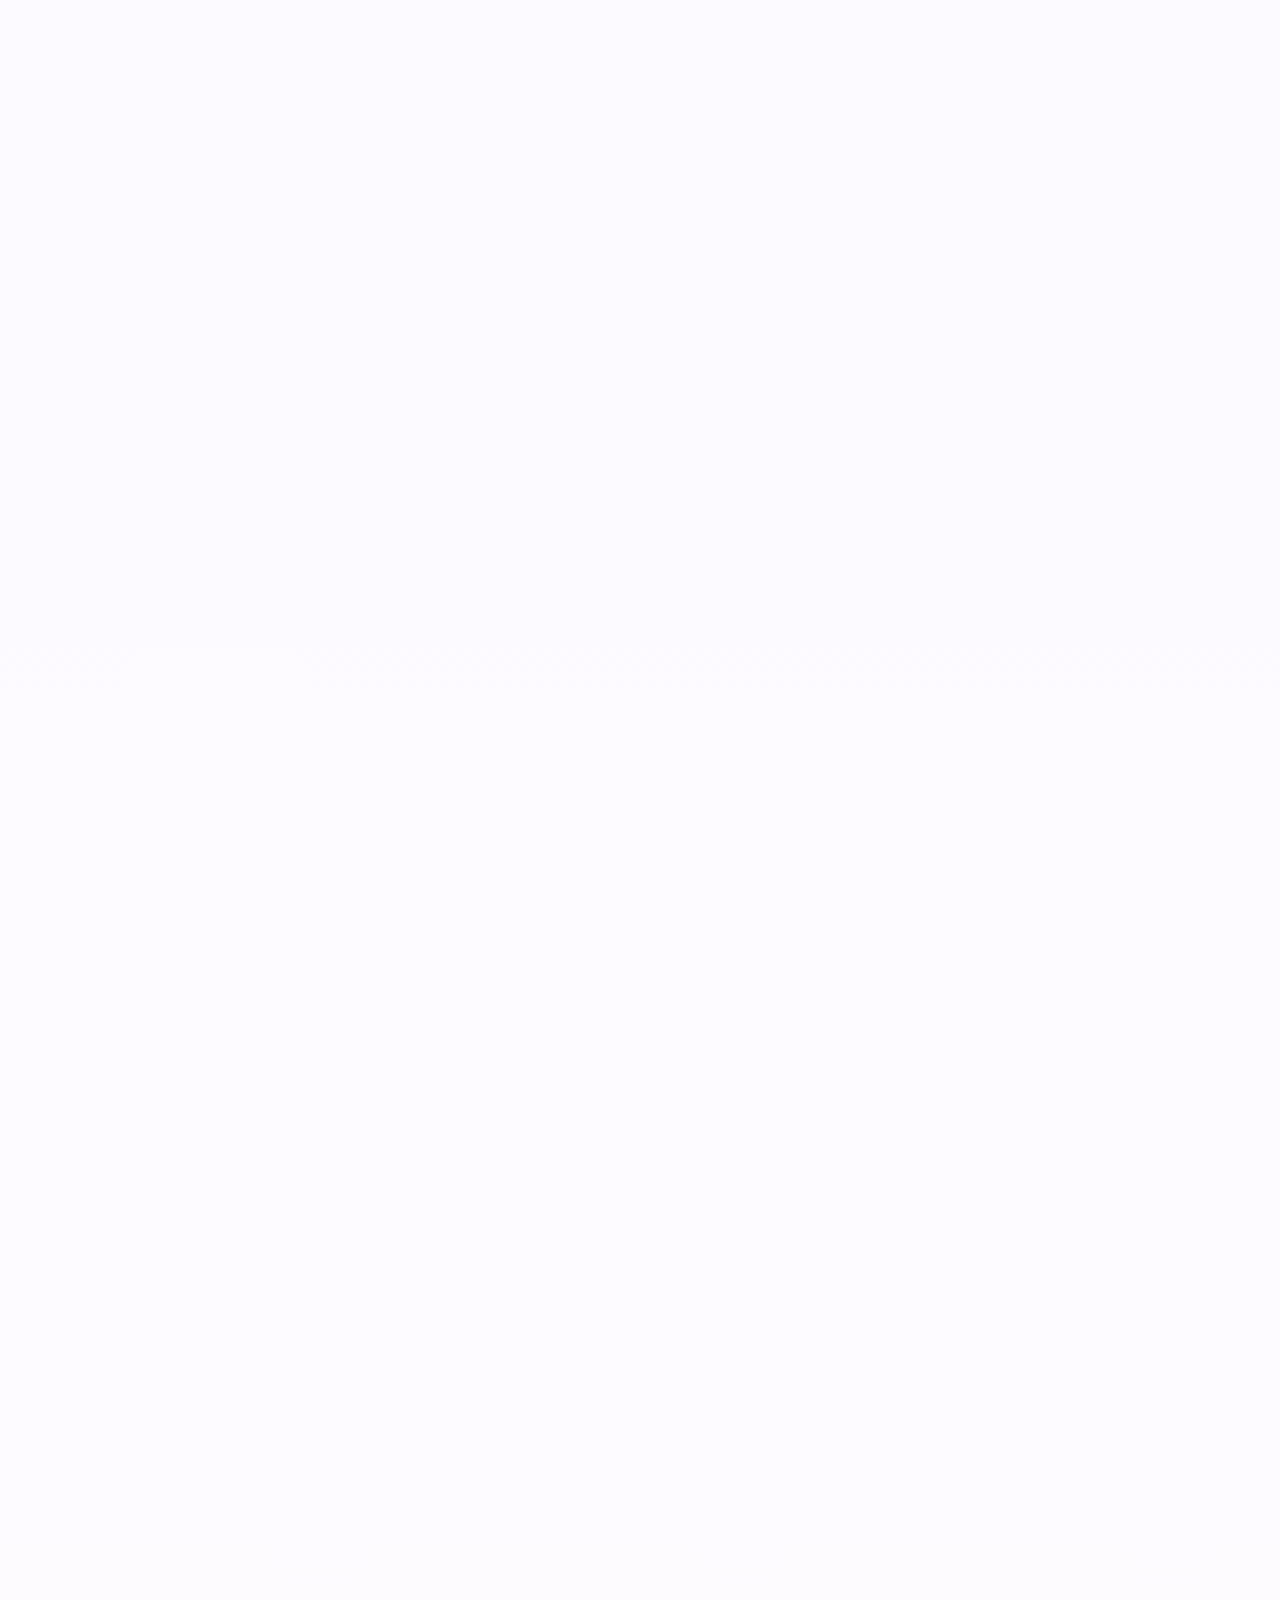
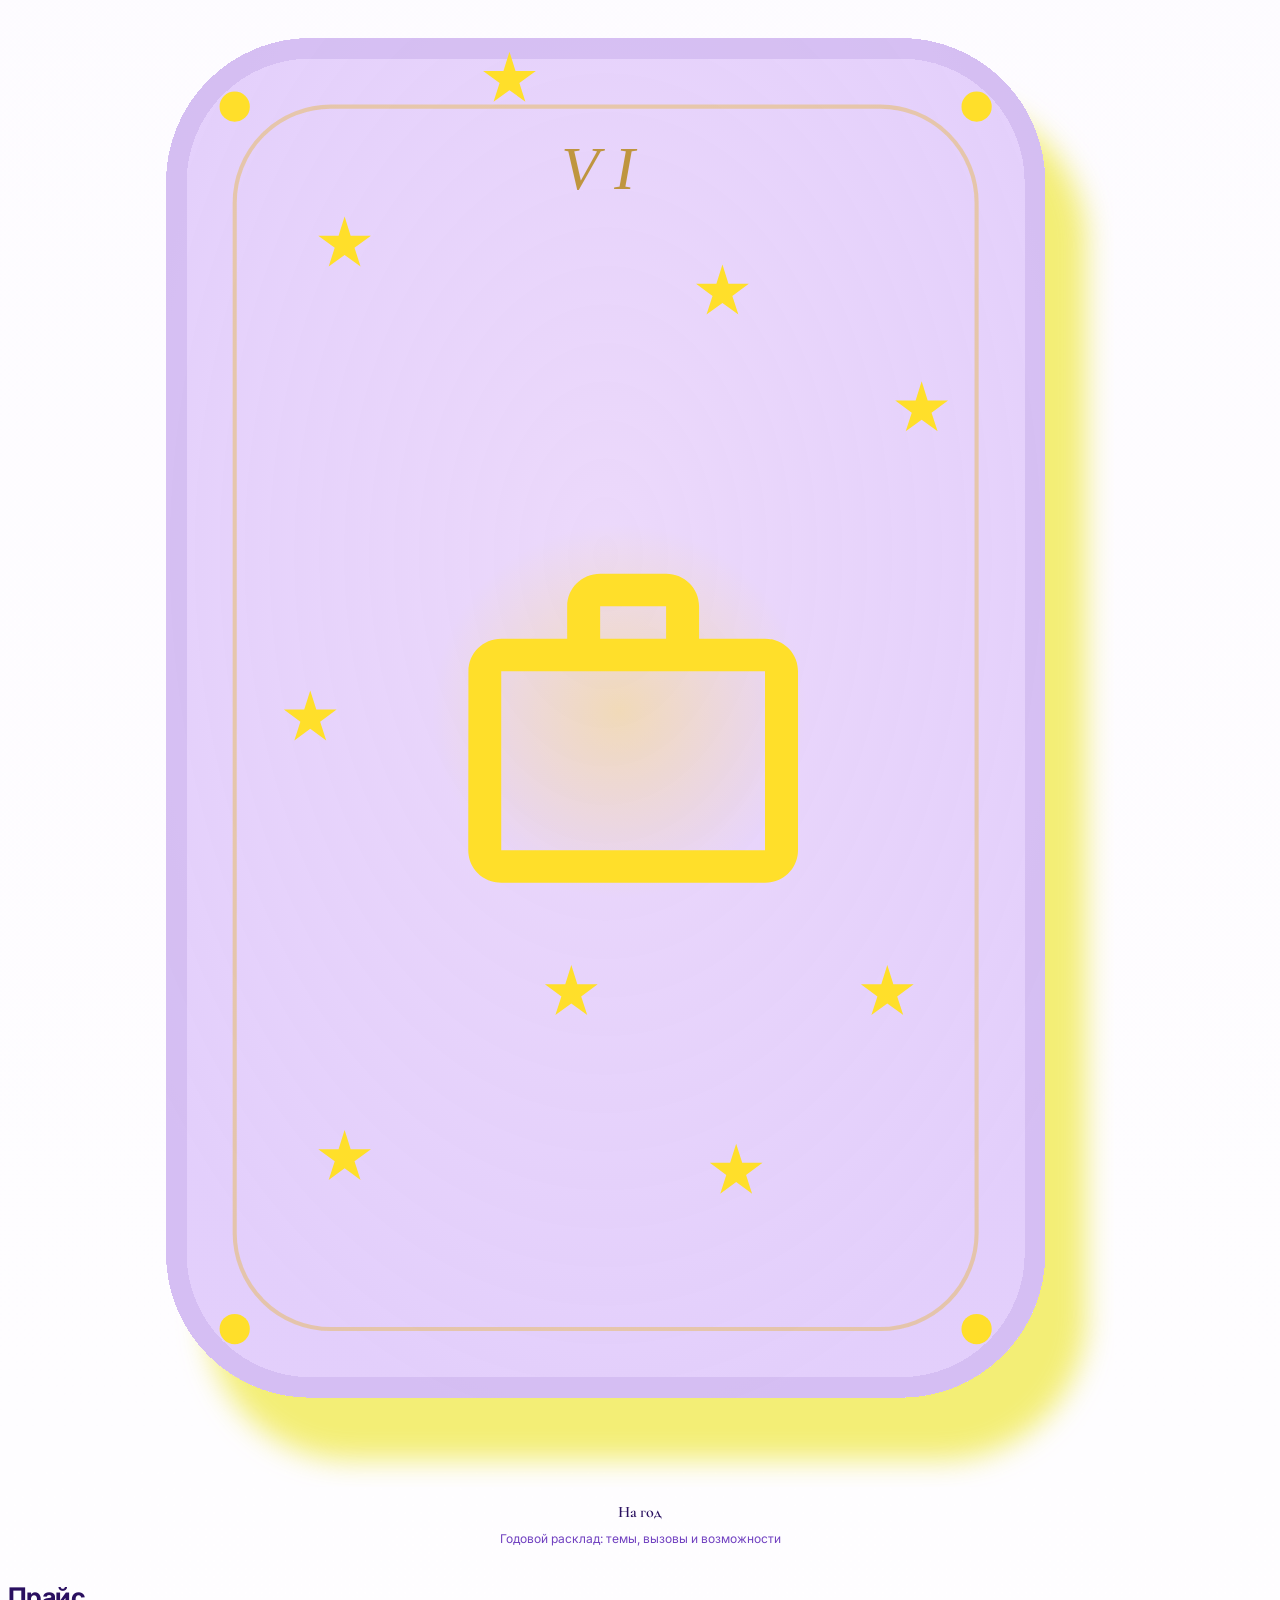
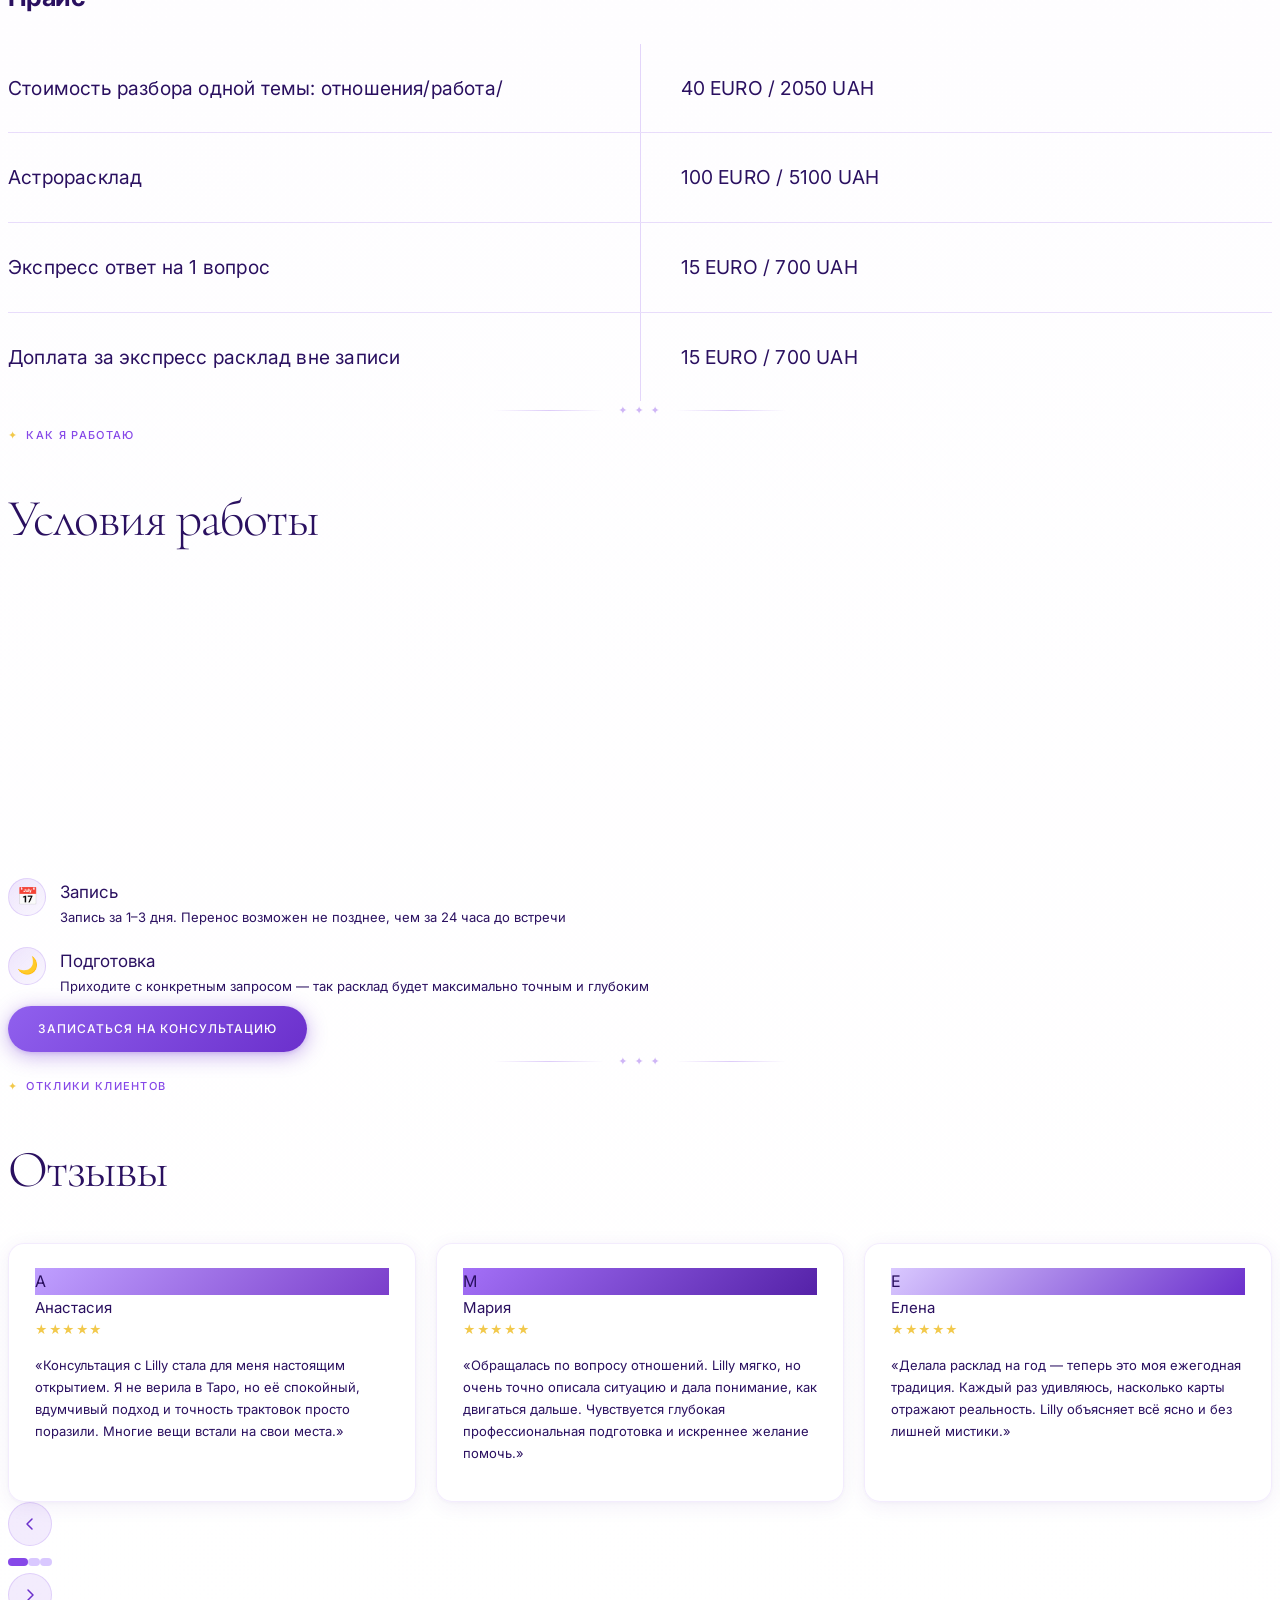
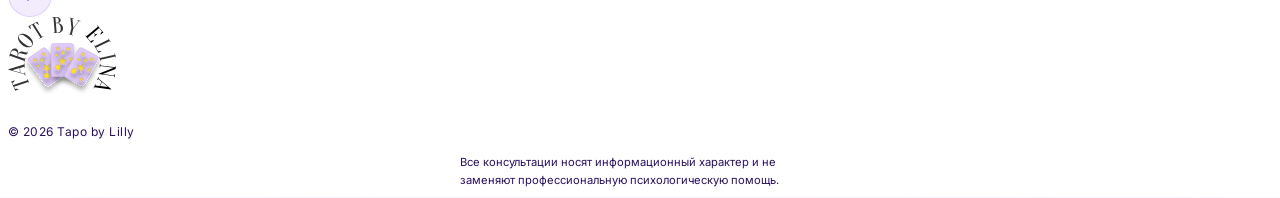
==== commit cae09b68: "Update styles, nav, and main JS Co-Authored-By: Claude Sonnet 4.6 <noreply@anthropic.com>" ====
--- a/index.html
+++ b/index.html
@@ -67,8 +67,34 @@
       <a href="#reviews"    class="nav-link">Отзывы</a>
     </div>
     <a href="#spreads" class="btn hidden sm:inline-flex">Записаться</a>
+
+    <!-- Star Hamburger — mobile only -->
+    <button class="star-burger md:hidden" id="nav-toggle" aria-label="Меню" aria-expanded="false" aria-controls="mobile-menu">
+      <span class="star-bar"></span>
+      <span class="star-bar"></span>
+      <span class="star-bar"></span>
+    </button>
   </div>
 </nav>
+
+<!-- Mobile full-screen menu — sibling of nav so it gets its own stacking context -->
+<div class="mobile-menu" id="mobile-menu" aria-hidden="true">
+  <div class="mobile-menu-inner">
+    <div class="mobile-menu-stars" aria-hidden="true">
+      <span class="mm-star mm-star-1">✦</span>
+      <span class="mm-star mm-star-2">✧</span>
+      <span class="mm-star mm-star-3">✦</span>
+    </div>
+    <nav class="mobile-nav" aria-label="Мобильная навигация">
+      <a href="#about"      class="mobile-nav-link" data-close>Кто такой таролог</a>
+      <a href="#story"      class="mobile-nav-link" data-close>Моя история</a>
+      <a href="#spreads"    class="mobile-nav-link" data-close>Расклады</a>
+      <a href="#conditions" class="mobile-nav-link" data-close>Условия</a>
+      <a href="#reviews"    class="mobile-nav-link" data-close>Отзывы</a>
+    </nav>
+    <a href="#spreads" class="btn mobile-cta" data-close>✦ Записаться</a>
+  </div>
+</div>
 
 
 <!-- ════════════════════════════════════════
--- a/css/base.css
+++ b/css/base.css
@@ -5,7 +5,7 @@
   font-family: 'Inter', system-ui, sans-serif;
   color: #2A1060;
   line-height: 1.7;
-  overflow-x: hidden;
+  overflow-x: clip;
   background: #FDFBFF;
 }
 
--- a/css/nav.css
+++ b/css/nav.css
@@ -33,3 +33,206 @@
 .nav-link:hover::after { width: 100%; }
 .nav-link:focus-visible { outline: 2px solid #8648E8; outline-offset: 4px; border-radius: 2px; }
 .nav-link:active { color: #5522A8; }
+
+/* ── Star Hamburger Button ── */
+.star-burger {
+  position: relative;
+  display: flex;
+  flex-direction: column;
+  justify-content: center;
+  align-items: flex-end;
+  gap: 5px;
+  width: 36px;
+  height: 36px;
+  background: none;
+  border: none;
+  cursor: pointer;
+  padding: 4px;
+  border-radius: 8px;
+  transition: background 0.2s ease;
+}
+.star-burger:hover  { background: rgba(134,72,232,0.08); }
+.star-burger:focus-visible { outline: 2px solid #8648E8; outline-offset: 3px; }
+
+.star-bar {
+  display: block;
+  height: 1.5px;
+  background: #5522A8;
+  border-radius: 2px;
+  transform-origin: center;
+  transition: transform 0.35s cubic-bezier(0.34,1.56,0.64,1),
+              opacity   0.25s ease,
+              width     0.35s cubic-bezier(0.34,1.56,0.64,1),
+              background 0.25s ease;
+}
+.star-bar:nth-child(1) { width: 22px; }
+.star-bar:nth-child(2) { width: 16px; } /* short middle — asymmetry adds craft */
+.star-bar:nth-child(3) { width: 22px; }
+
+/* Star decorations on each bar */
+.star-bar::before,
+.star-bar::after {
+  content: '';
+  position: absolute;
+  width: 4px;
+  height: 4px;
+  border-radius: 50%;
+  background: #F2C94C;
+  opacity: 0;
+  transform: scale(0);
+  transition: opacity 0.3s ease, transform 0.3s cubic-bezier(0.34,1.56,0.64,1);
+}
+.star-bar:nth-child(1)::before { left: 0; top: -1px; }
+.star-bar:nth-child(2)::before { left: 50%; top: -1px; transform-origin: center; }
+.star-bar:nth-child(3)::before { right: 0; top: -1px; }
+
+/* OPEN state — bars morph into ✕ with a golden star accent */
+.star-burger.open .star-bar:nth-child(1) {
+  transform: translateY(6.5px) rotate(45deg);
+  width: 22px;
+  background: #8648E8;
+}
+.star-burger.open .star-bar:nth-child(2) {
+  opacity: 0;
+  transform: scaleX(0);
+}
+.star-burger.open .star-bar:nth-child(3) {
+  transform: translateY(-6.5px) rotate(-45deg);
+  width: 22px;
+  background: #8648E8;
+}
+/* Gold dot appears at cross centre */
+.star-burger.open::after {
+  content: '✦';
+  position: absolute;
+  font-size: 9px;
+  color: #F2C94C;
+  top: 50%; left: 50%;
+  transform: translate(-50%, -50%);
+  pointer-events: none;
+  animation: star-pop 0.35s cubic-bezier(0.34,1.56,0.64,1) forwards;
+}
+@keyframes star-pop {
+  from { opacity: 0; transform: translate(-50%,-50%) scale(0) rotate(-45deg); }
+  to   { opacity: 1; transform: translate(-50%,-50%) scale(1) rotate(0deg); }
+}
+
+/* ── Mobile Menu — Full-screen overlay ── */
+.mobile-menu {
+  position: fixed;
+  top: 0; left: 0; right: 0; bottom: 0;
+  z-index: 45; /* below nav z-50 so the bar + toggle paint on top */
+  background: rgba(240,234,255,0.97);
+  backdrop-filter: blur(28px) saturate(200%);
+  -webkit-backdrop-filter: blur(28px) saturate(200%);
+  opacity: 0;
+  transform: translateY(-10px) scale(0.99);
+  pointer-events: none;
+  transition: opacity 0.35s ease,
+              transform 0.4s cubic-bezier(0.34,1.56,0.64,1);
+  overflow-y: auto;
+}
+.mobile-menu.open {
+  opacity: 1;
+  transform: translateY(0) scale(1);
+  pointer-events: auto;
+}
+
+.mobile-menu-inner {
+  position: relative;
+  min-height: 100%;
+  display: flex;
+  flex-direction: column;
+  justify-content: center;
+  padding: 100px 40px 48px; /* top clears the nav bar */
+  overflow: hidden;
+}
+
+/* Decorative floating stars spread across the full screen */
+.mobile-menu-stars {
+  position: absolute;
+  inset: 0;
+  pointer-events: none;
+}
+.mm-star {
+  position: absolute;
+  color: #F2C94C;
+  animation: mm-float 6s ease-in-out infinite;
+  opacity: 0.20;
+}
+.mm-star-1 { font-size: 40px; top: 12%;  right: 7%;  animation-delay: 0s;   animation-duration: 5.5s; }
+.mm-star-2 { font-size: 16px; top: 38%;  left: 5%;   animation-delay: 1.2s; animation-duration: 7s;   }
+.mm-star-3 { font-size: 24px; bottom: 18%; right: 10%; animation-delay: 2.4s; animation-duration: 6s;  }
+
+@keyframes mm-float {
+  0%,100% { transform: translateY(0)   rotate(0deg);   }
+  50%     { transform: translateY(-8px) rotate(20deg);  }
+}
+
+/* Nav links in full-screen overlay */
+.mobile-nav {
+  display: flex;
+  flex-direction: column;
+  gap: 0;
+  margin-bottom: 32px;
+}
+
+.mobile-nav-link {
+  position: relative;
+  display: block;
+  color: #5522A8;
+  font-family: 'Cormorant Garamond', serif;
+  font-size: 2rem;
+  font-weight: 500;
+  font-style: italic;
+  letter-spacing: 0.01em;
+  padding: 16px 0;
+  border-bottom: 1px solid rgba(134,72,232,0.10);
+  text-decoration: none;
+  transition: color 0.25s cubic-bezier(0.34,1.56,0.64,1),
+              padding-left 0.25s cubic-bezier(0.34,1.56,0.64,1);
+}
+.mobile-nav-link::before {
+  content: '✦';
+  position: absolute;
+  left: 0;
+  top: 50%; transform: translateY(-50%);
+  font-style: normal;
+  font-size: 10px;
+  color: #F2C94C;
+  opacity: 0;
+  transition: opacity 0.2s ease;
+}
+.mobile-nav-link:hover,
+.mobile-nav-link:focus-visible {
+  color: #8648E8;
+  padding-left: 18px;
+  outline: none;
+}
+.mobile-nav-link:hover::before,
+.mobile-nav-link:focus-visible::before { opacity: 1; }
+.mobile-nav-link:active { color: #5522A8; }
+
+/* CTA inside drawer */
+.mobile-cta {
+  display: block;
+  text-align: center;
+  width: 100%;
+  box-sizing: border-box;
+}
+
+/* Staggered slide-in for each link when menu opens */
+.mobile-menu.open .mobile-nav-link {
+  animation: link-slide-in 0.4s cubic-bezier(0.34,1.56,0.64,1) both;
+}
+.mobile-menu.open .mobile-nav-link:nth-child(1) { animation-delay: 0.05s; }
+.mobile-menu.open .mobile-nav-link:nth-child(2) { animation-delay: 0.10s; }
+.mobile-menu.open .mobile-nav-link:nth-child(3) { animation-delay: 0.15s; }
+.mobile-menu.open .mobile-nav-link:nth-child(4) { animation-delay: 0.20s; }
+.mobile-menu.open .mobile-nav-link:nth-child(5) { animation-delay: 0.25s; }
+.mobile-menu.open .mobile-cta                   { animation: link-slide-in 0.4s cubic-bezier(0.34,1.56,0.64,1) 0.3s both; }
+
+@keyframes link-slide-in {
+  from { opacity: 0; transform: translateX(-12px); }
+  to   { opacity: 1; transform: translateX(0); }
+}
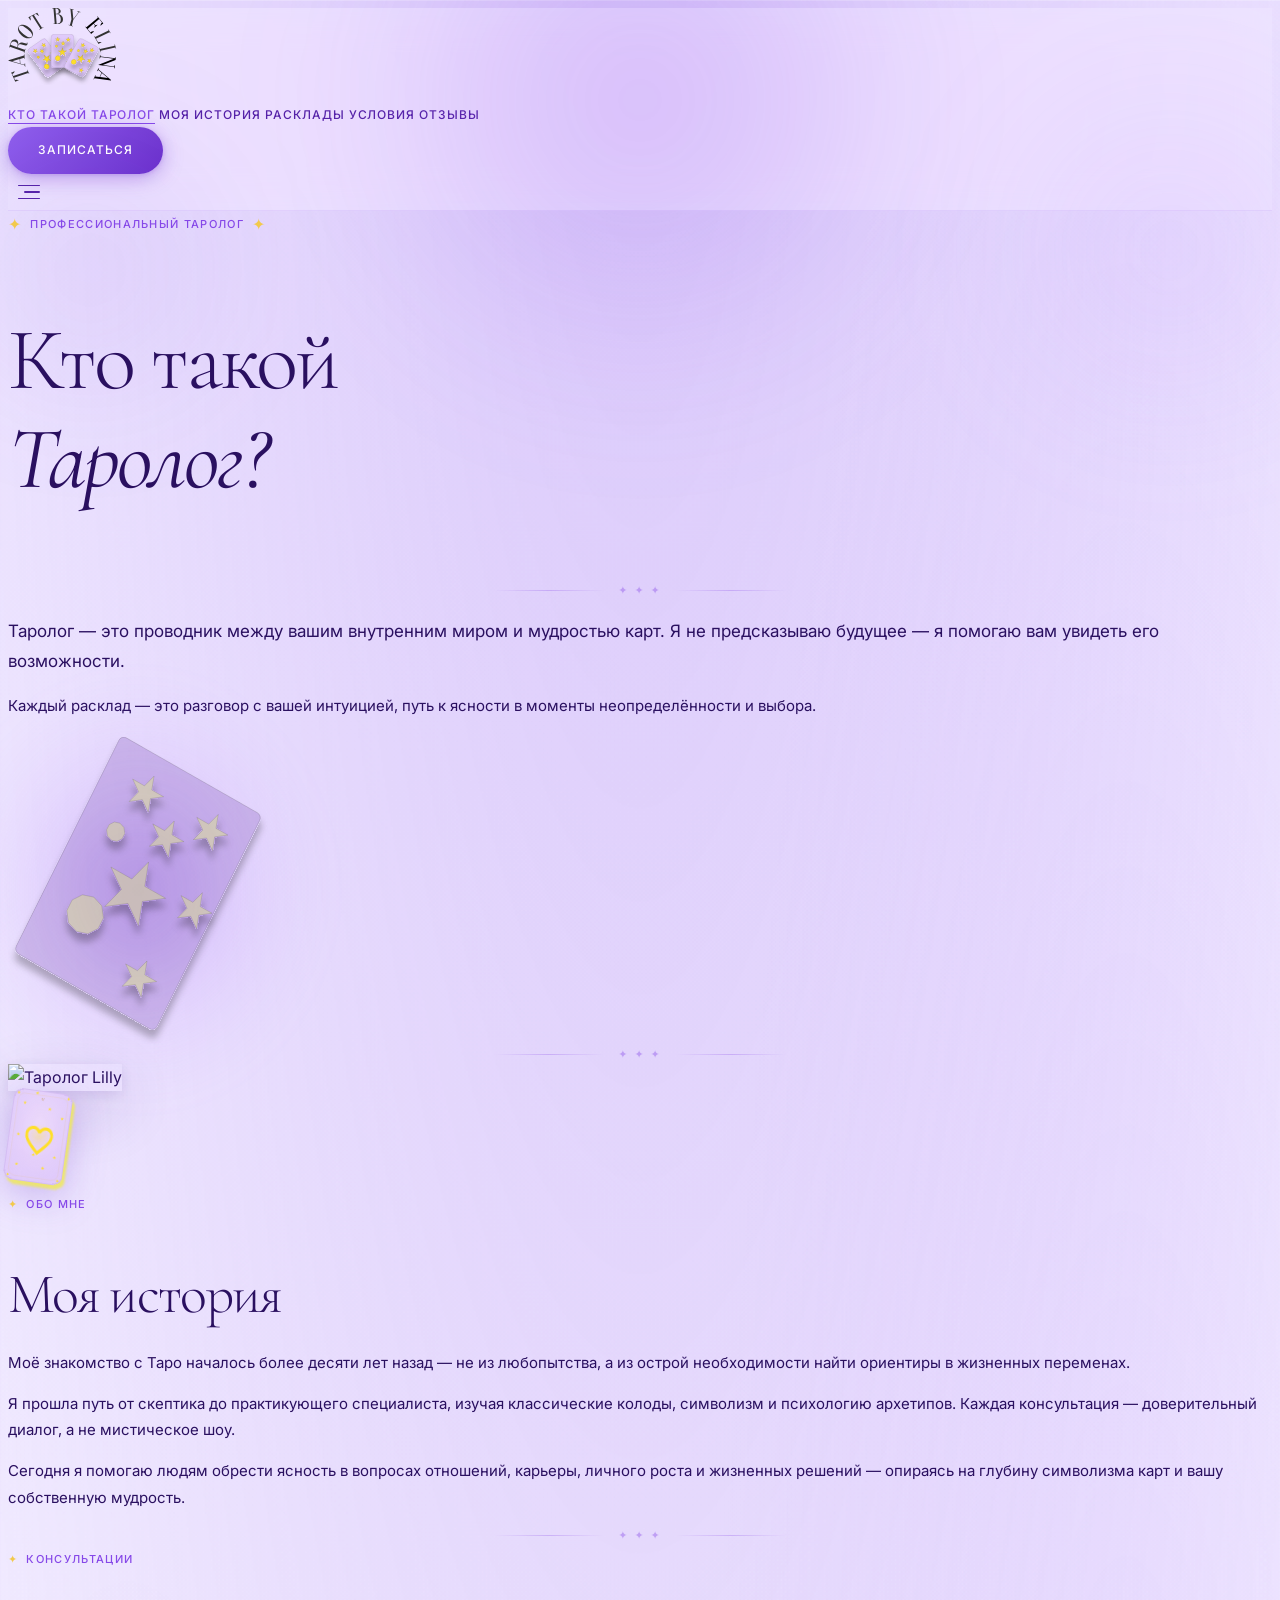
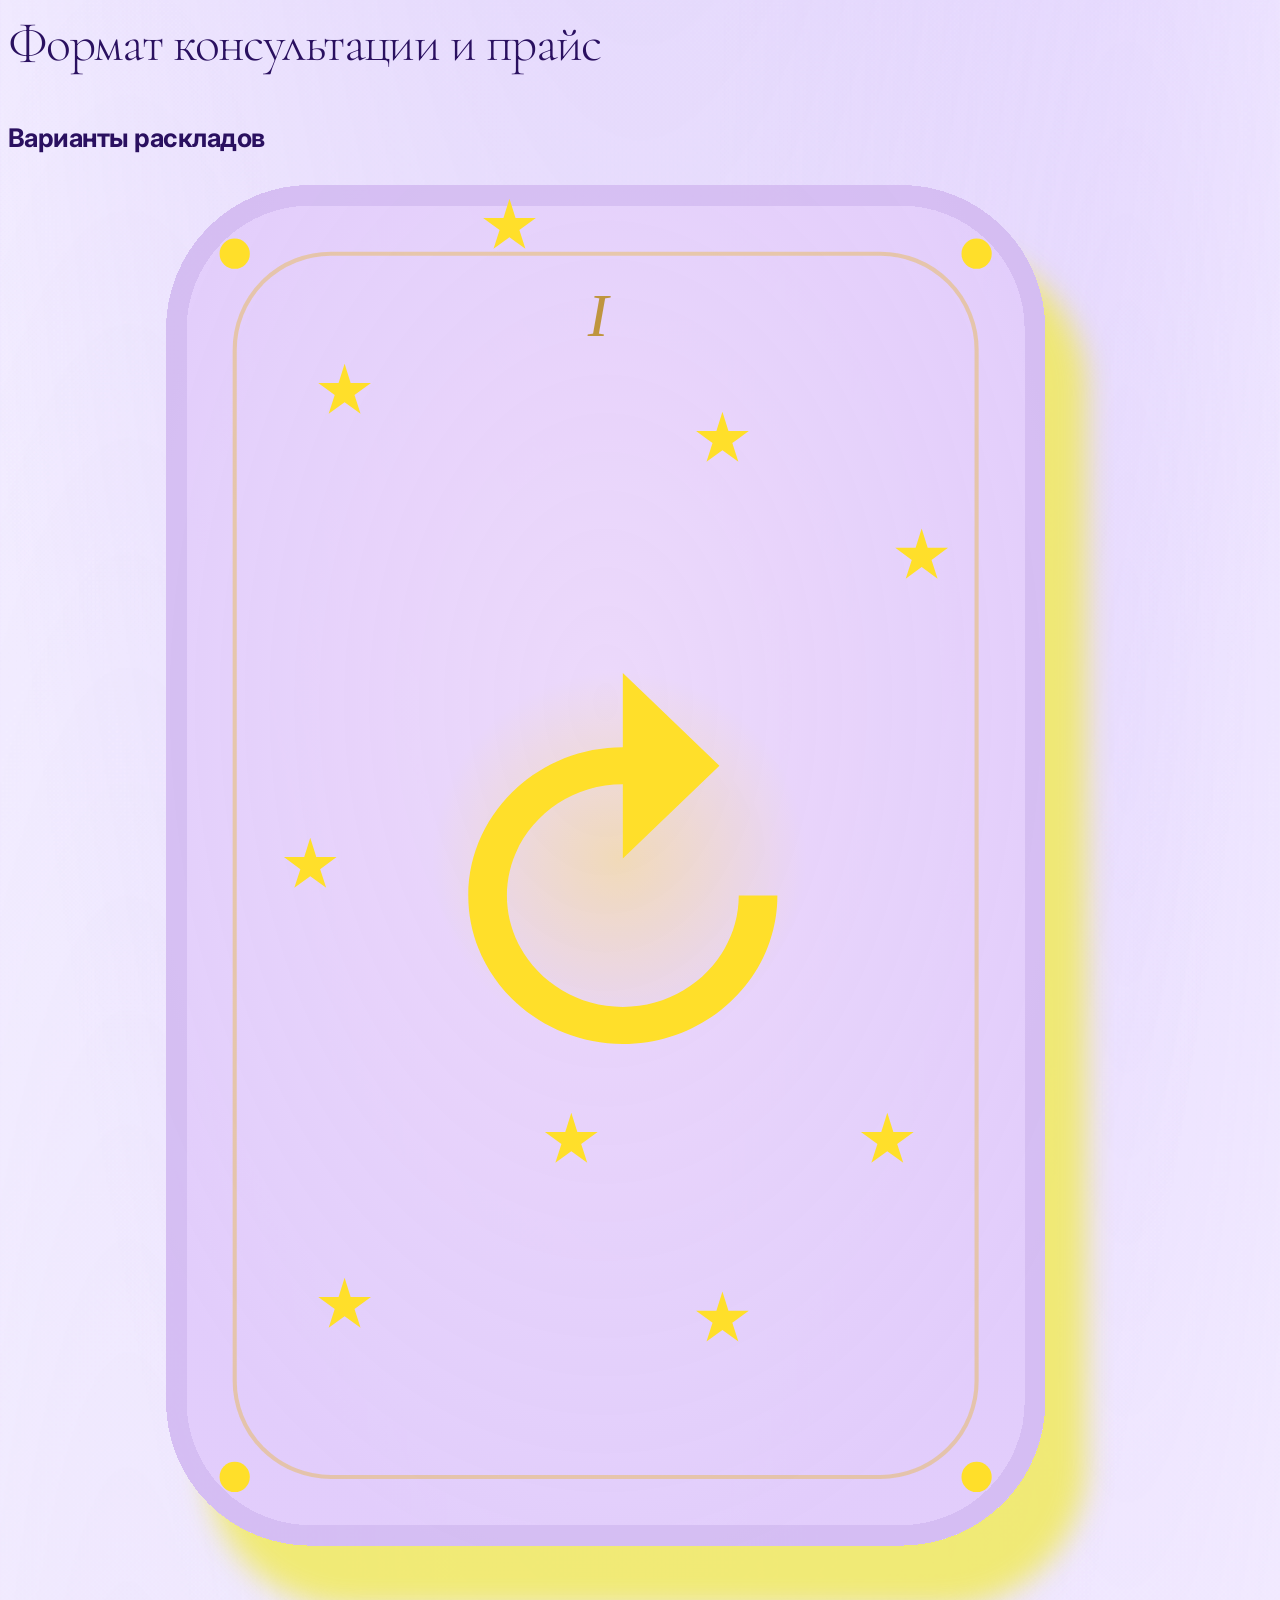
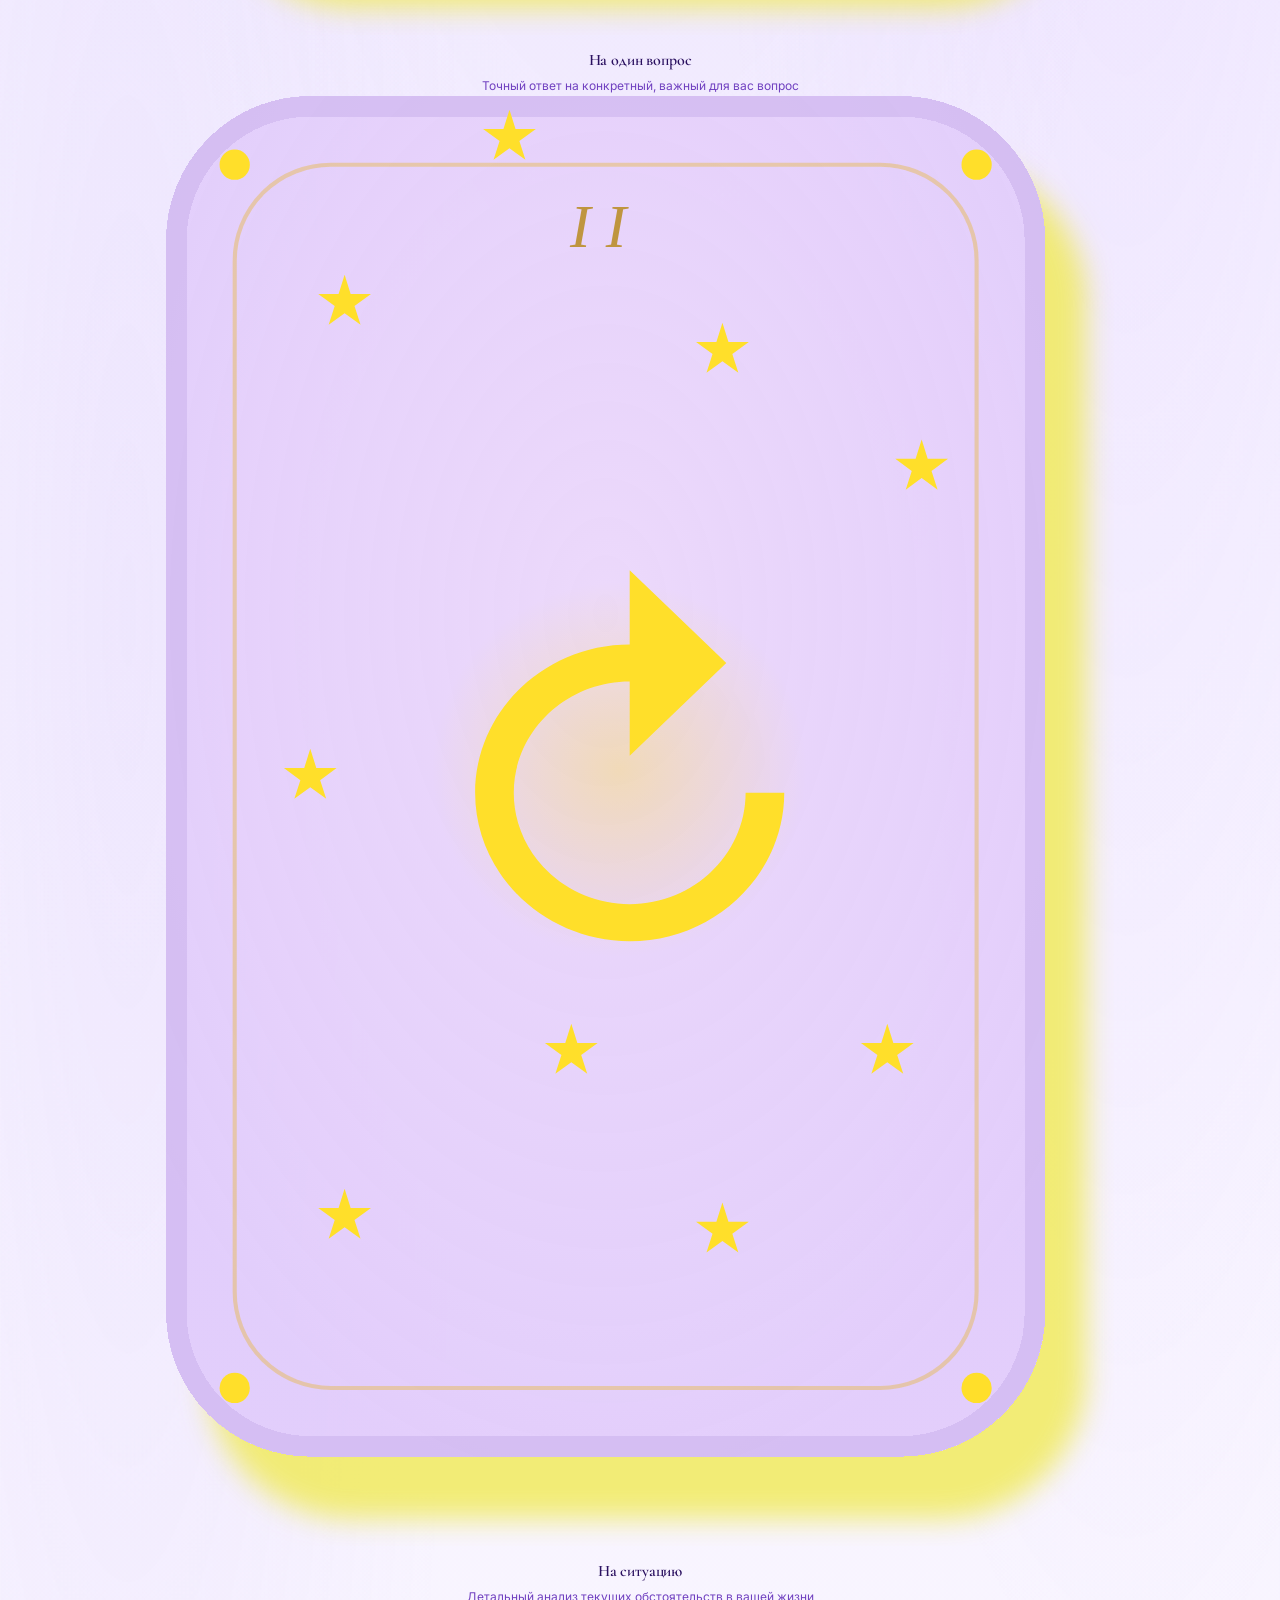
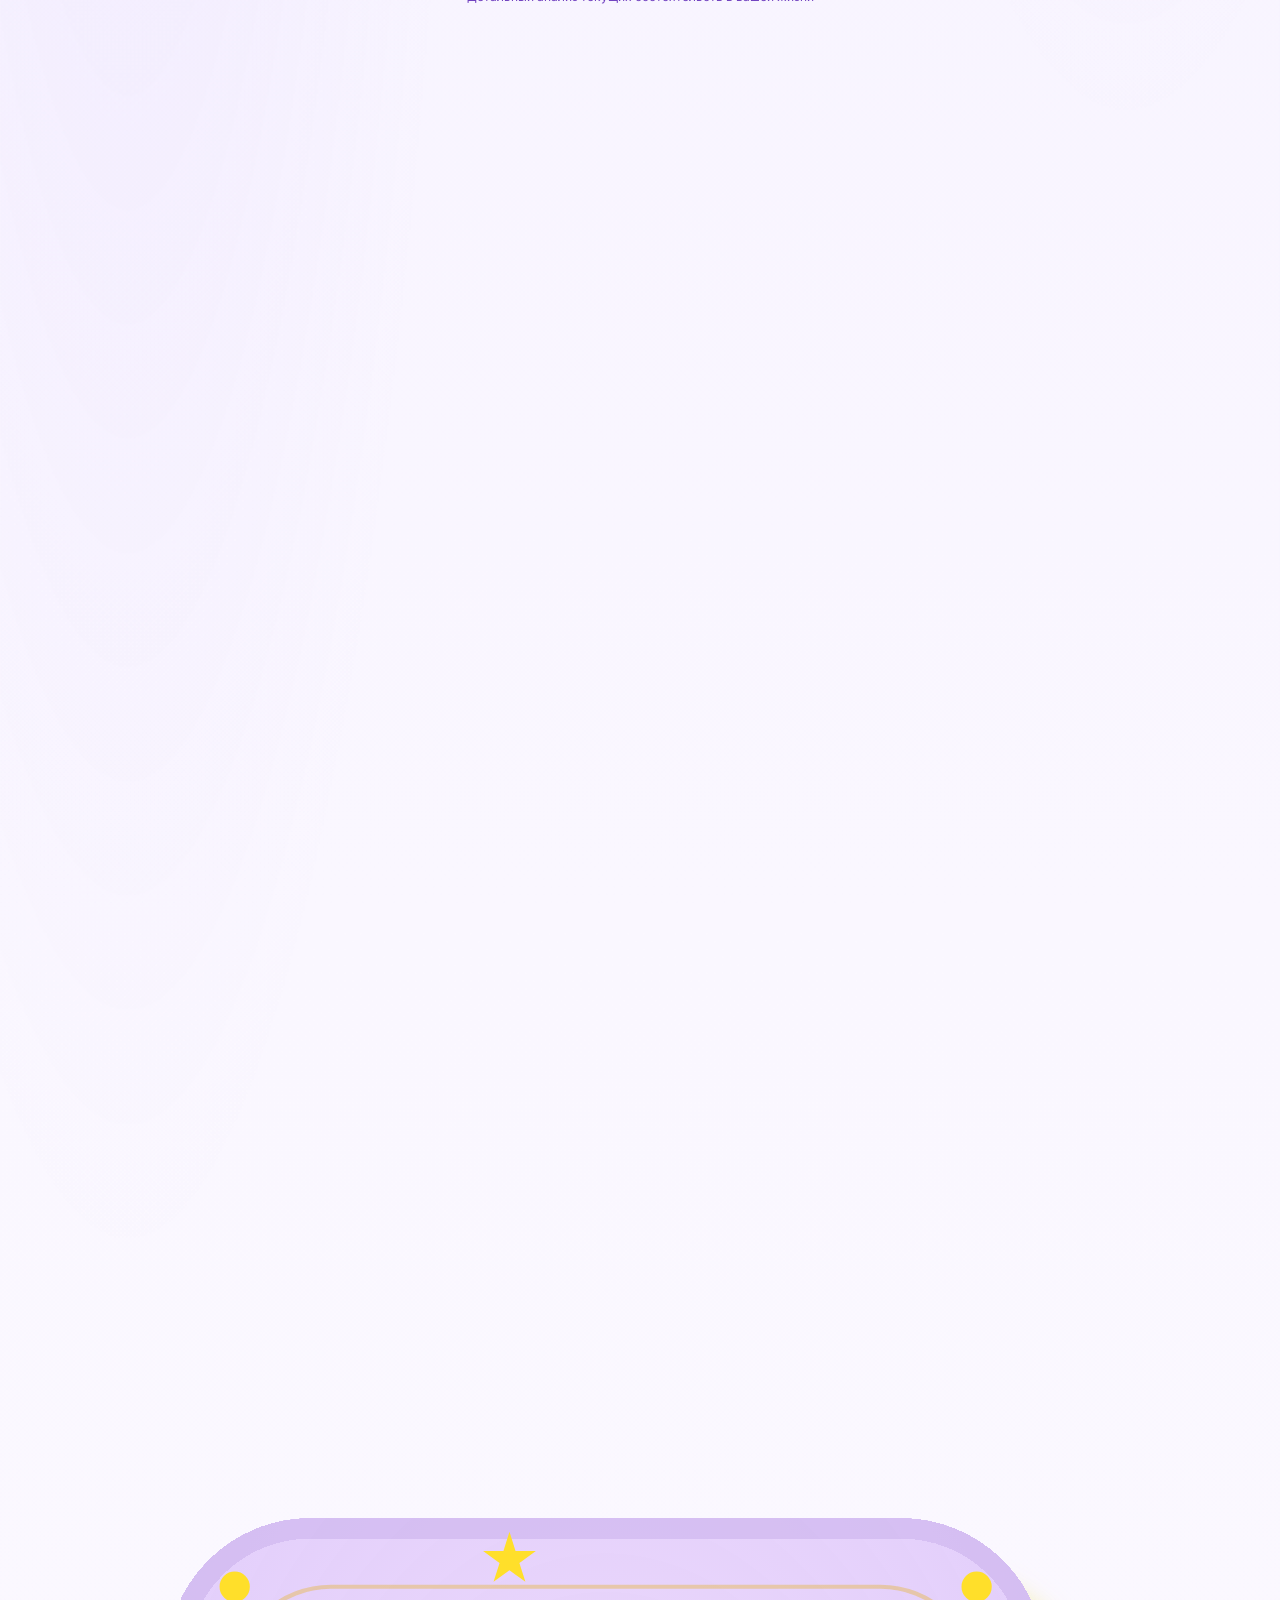
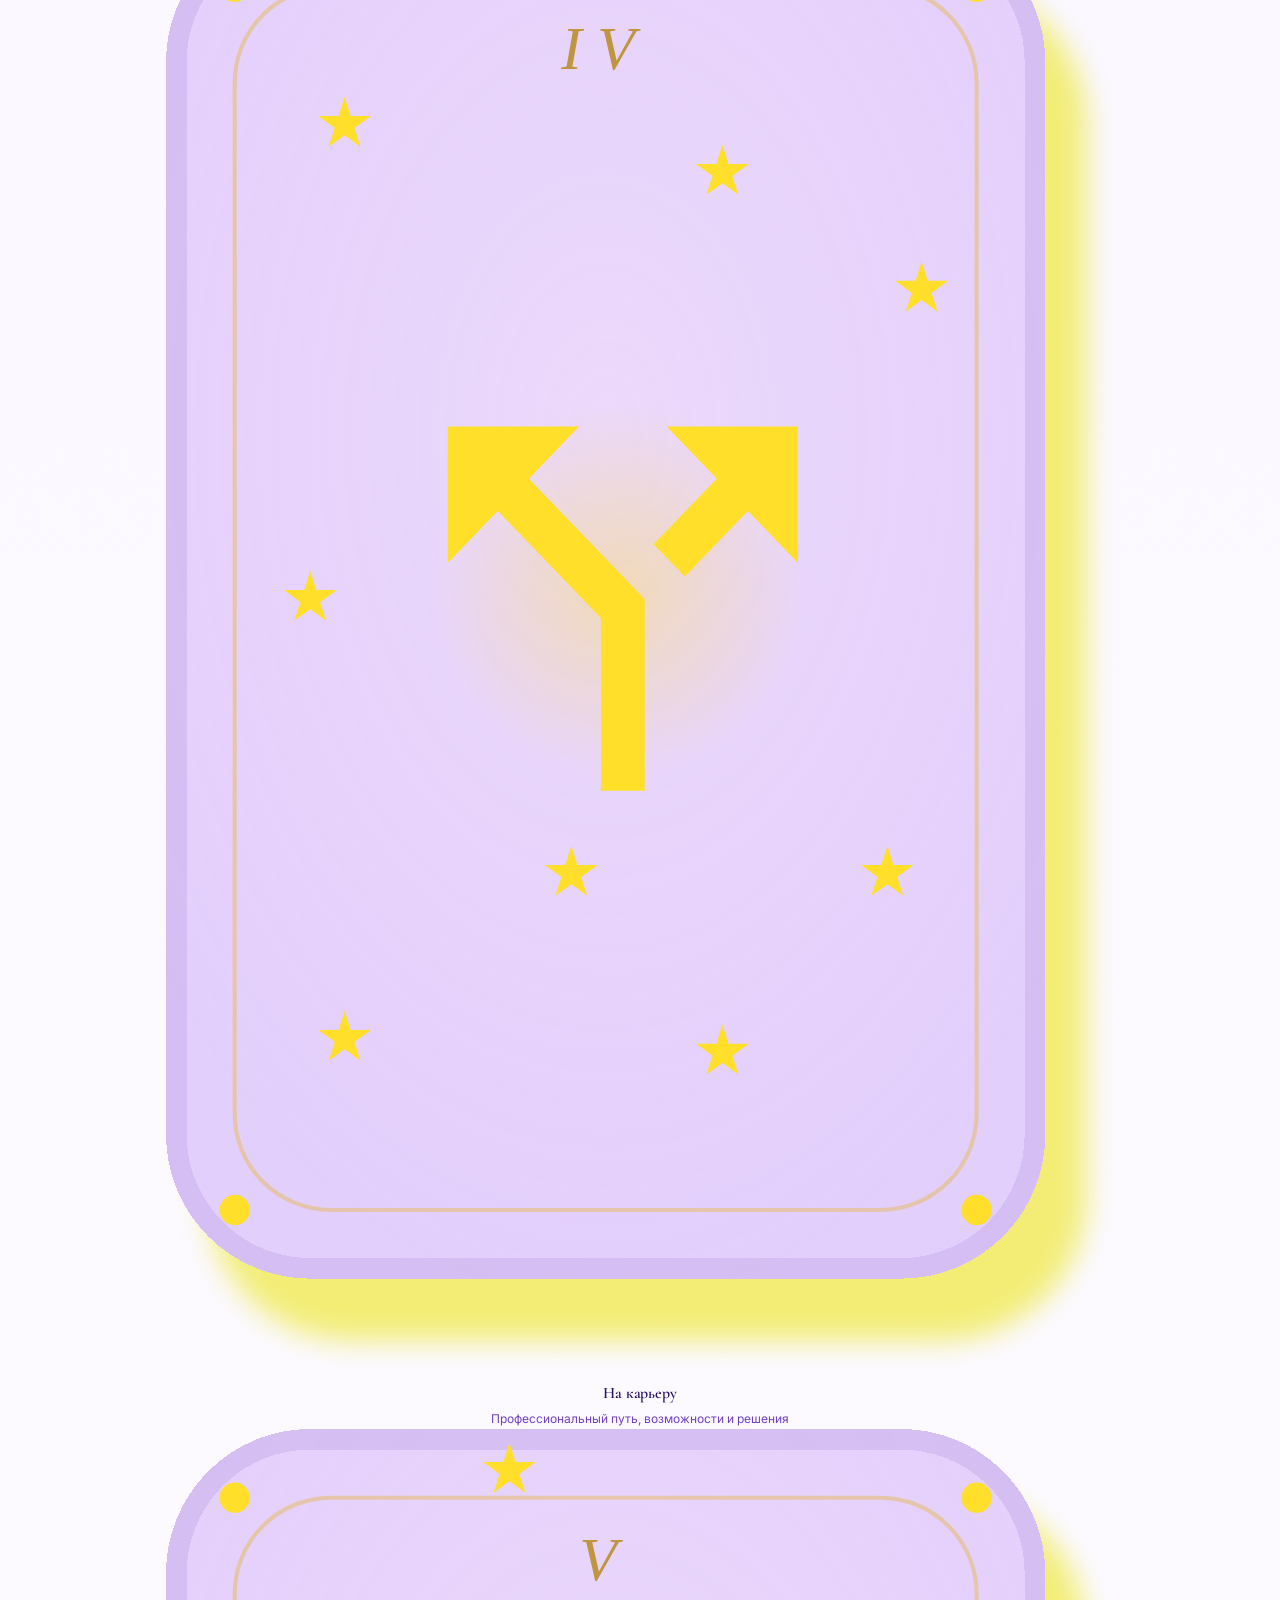
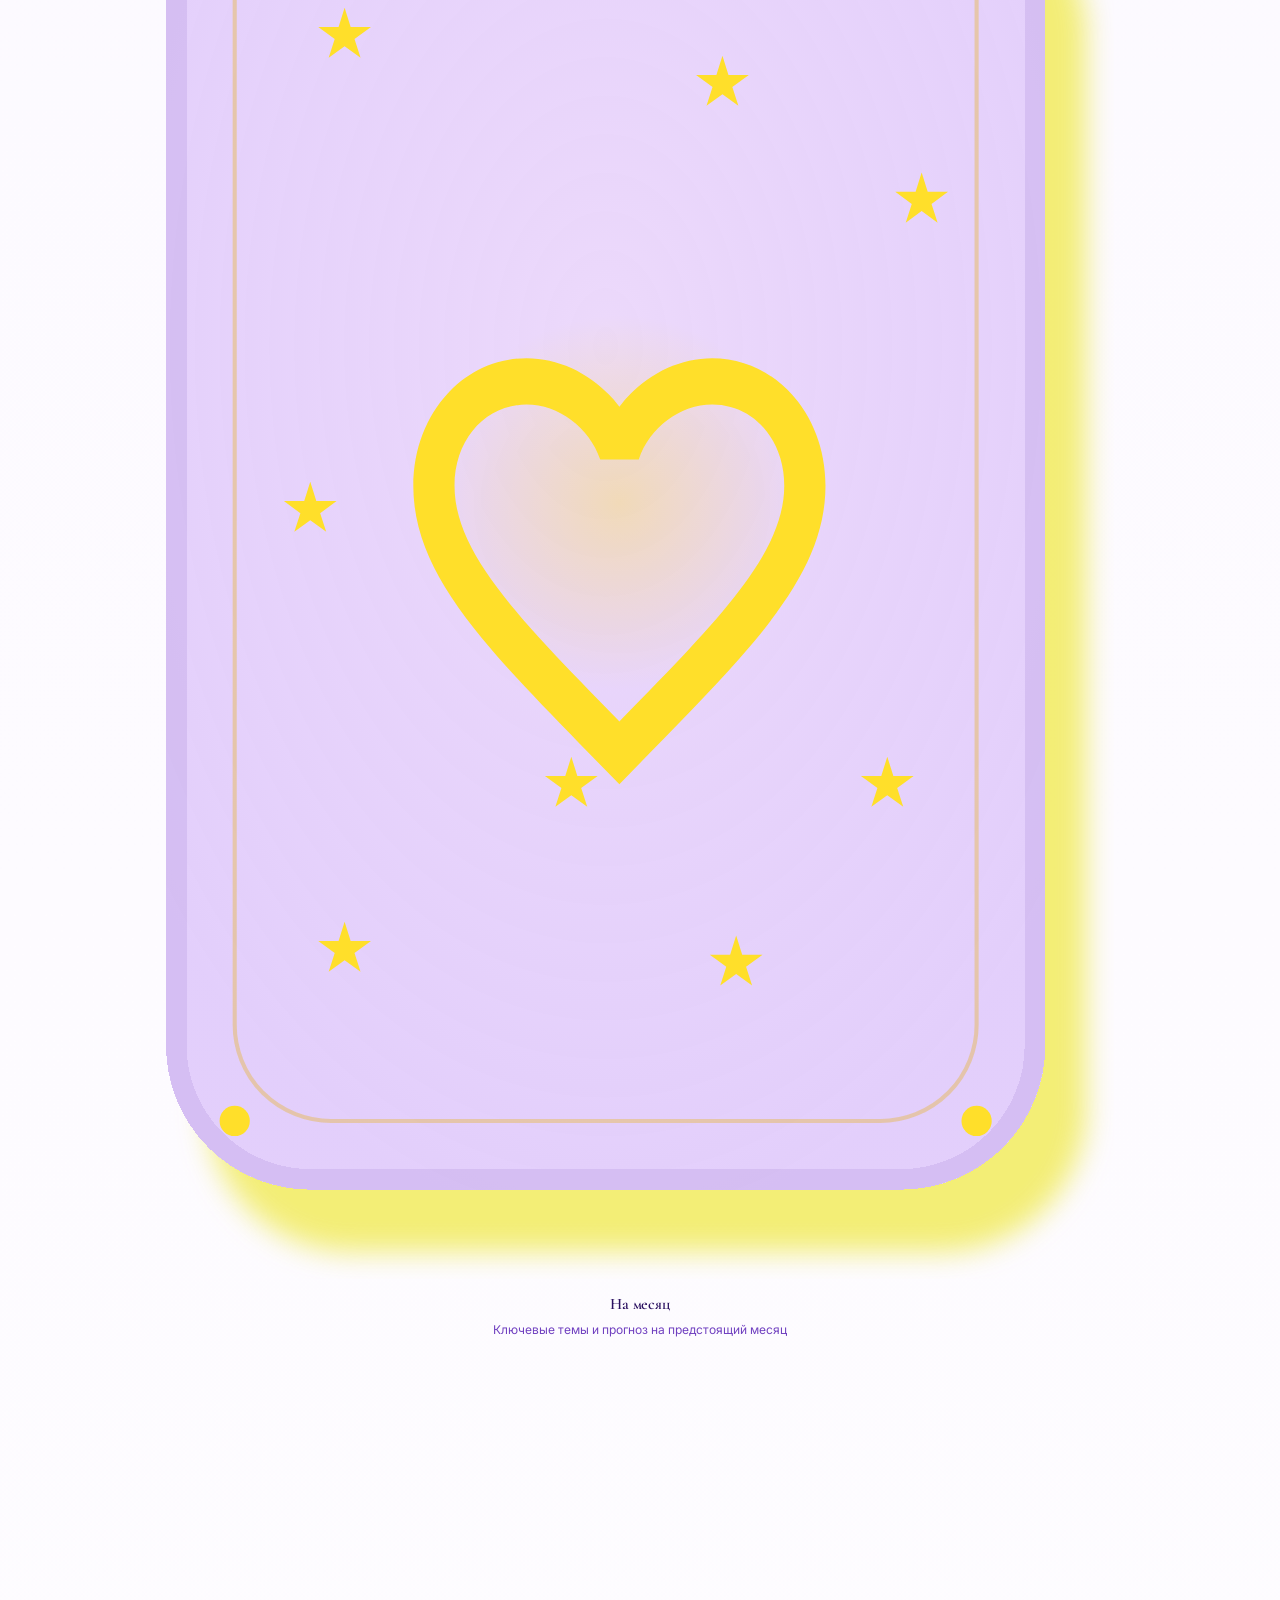
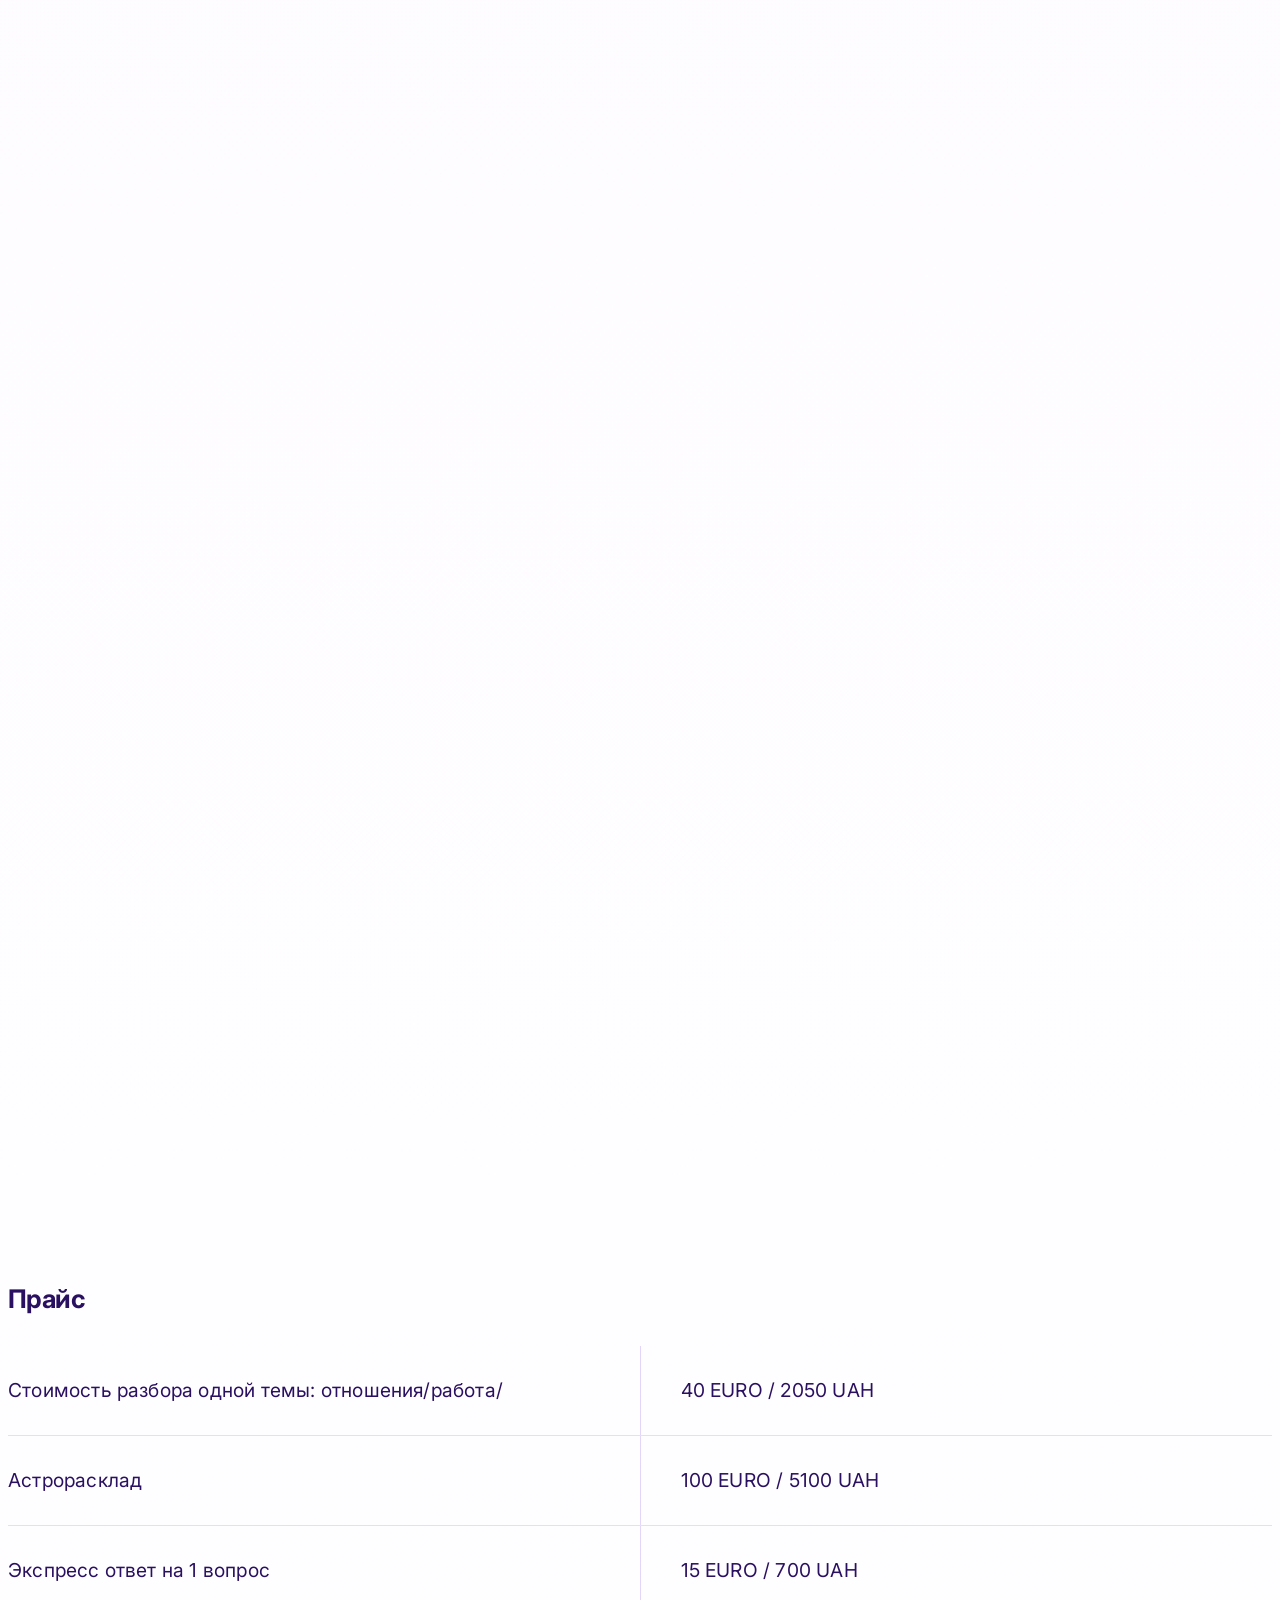
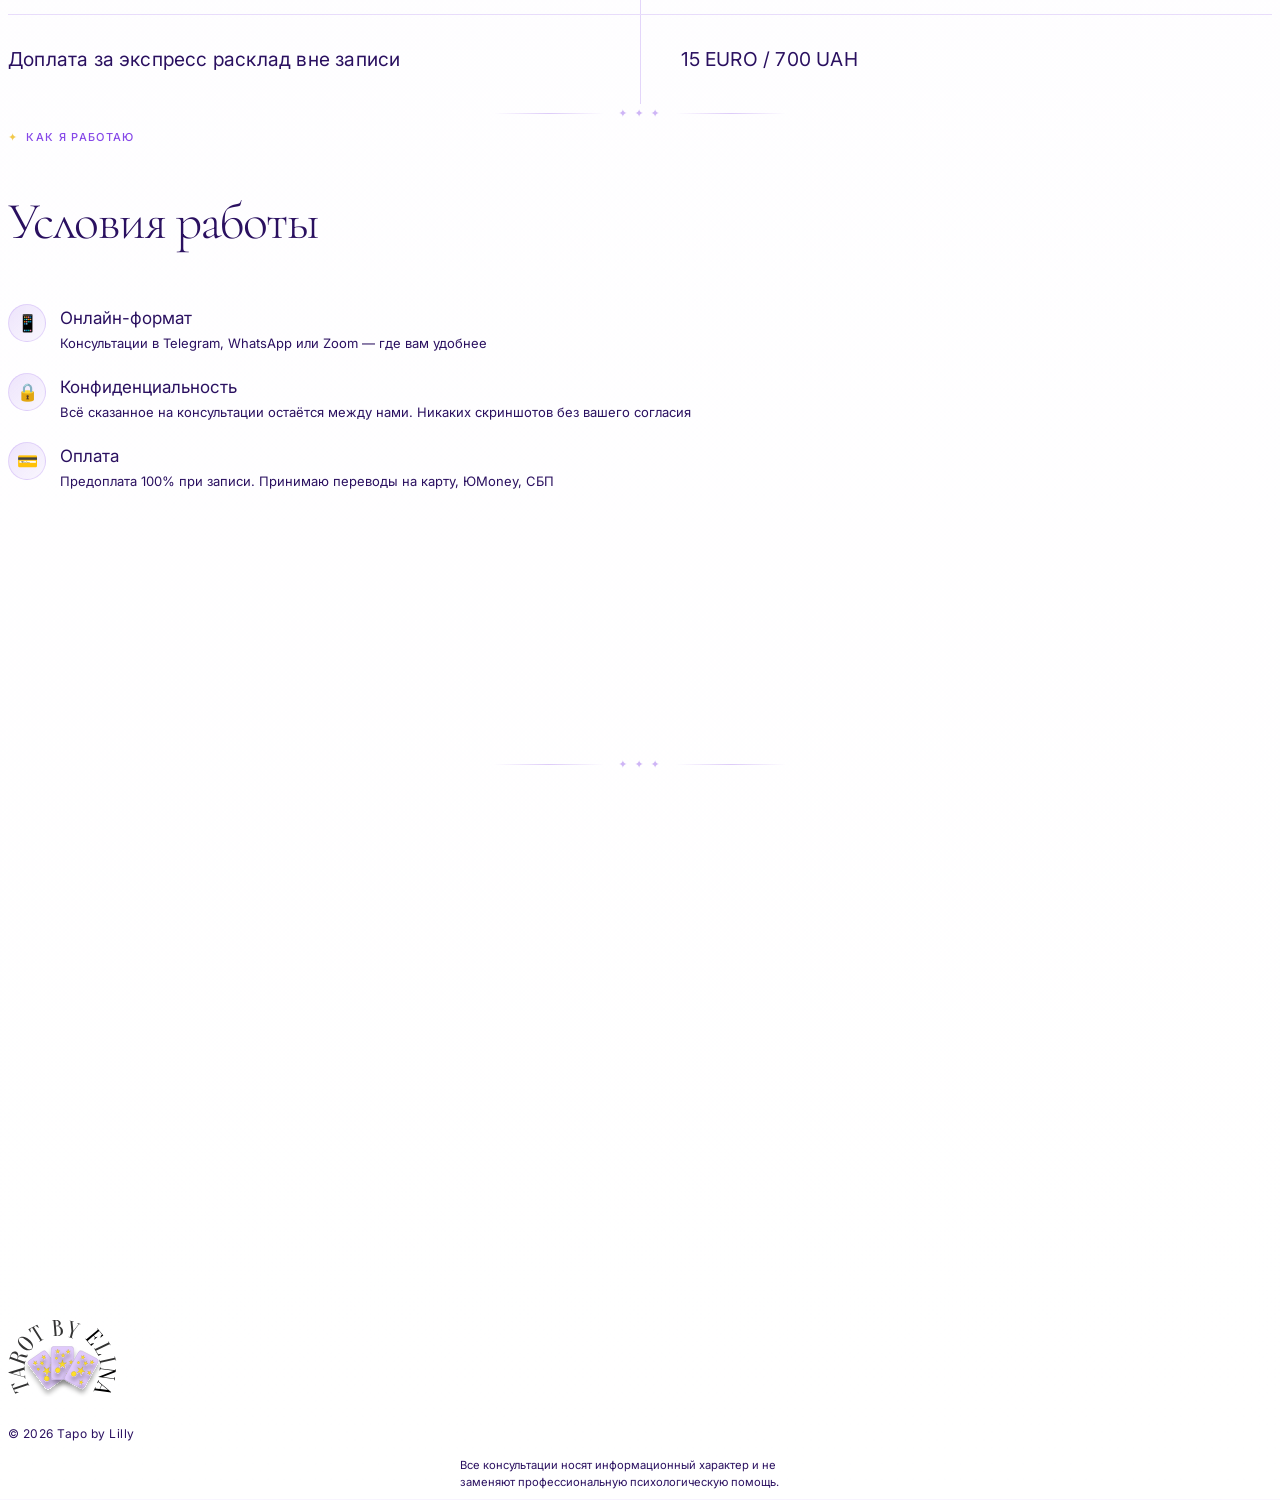
==== commit 1b53d974: "Add active-section ✦ star indicator to navbar links Uses IntersectionObserver to highlight the curre" ====
--- a/index.html
+++ b/index.html
@@ -135,13 +135,6 @@
         Каждый расклад — это разговор с вашей интуицией,
         путь к ясности в моменты неопределённости и выбора.
       </p>
-
-      <a href="#story" class="btn hero-in hero-in-4">
-        Узнать больше
-        <svg width="16" height="16" viewBox="0 0 16 16" fill="none" aria-hidden="true">
-          <path d="M3 8h10M9 4l4 4-4 4" stroke="currentColor" stroke-width="1.5" stroke-linecap="round" stroke-linejoin="round"/>
-        </svg>
-      </a>
     </div>
 
     <!-- Card column -->
@@ -245,20 +238,6 @@
           Сегодня я помогаю людям обрести ясность в вопросах отношений, карьеры, личного роста
           и жизненных решений — опираясь на глубину символизма карт и вашу собственную мудрость.
         </p>
-        <div class="reveal d4 flex gap-10">
-          <div class="text-center">
-            <div class="sh" style="font-size:2.5rem;color:#6B30CC;">10+</div>
-            <div class="font-sans text-xs text-brand-500 mt-1" style="letter-spacing:0.06em;">лет практики</div>
-          </div>
-          <div class="text-center">
-            <div class="sh" style="font-size:2.5rem;color:#6B30CC;">500+</div>
-            <div class="font-sans text-xs text-brand-500 mt-1" style="letter-spacing:0.06em;">консультаций</div>
-          </div>
-          <div class="text-center">
-            <div class="sh" style="font-size:2.5rem;color:#6B30CC;">98%</div>
-            <div class="font-sans text-xs text-brand-500 mt-1" style="letter-spacing:0.06em;">довольных клиентов</div>
-          </div>
-        </div>
       </div>
 
     </div>
@@ -283,7 +262,6 @@
     <!-- Spreads sub-heading -->
     <div class="text-center mt-14 mb-10 reveal">
       <h3 class="font-serif font-light text-brand-700" style="font-size:1.6rem;letter-spacing:-0.02em;">Варианты раскладов</h3>
-      <p class="font-sans text-brand-400 mt-2" style="font-size:0.8125rem;">Выберите формат, который подходит именно вам</p>
     </div>
 
     <!-- 2×3 card grid -->
--- a/css/nav.css
+++ b/css/nav.css
@@ -19,7 +19,21 @@
   text-transform: uppercase;
   text-decoration: none;
   padding-bottom: 2px;
-  transition: color 0.25s cubic-bezier(0.34,1.56,0.64,1);
+  padding-left: 0;
+  transition: color 0.25s cubic-bezier(0.34,1.56,0.64,1),
+              padding-left 0.3s cubic-bezier(0.34,1.56,0.64,1);
+}
+.nav-link::before {
+  content: '✦';
+  position: absolute;
+  left: -14px;
+  top: 50%; transform: translateY(-50%);
+  font-size: 8px;
+  color: #F2C94C;
+  font-style: normal;
+  opacity: 0;
+  transition: opacity 0.3s ease, transform 0.3s cubic-bezier(0.34,1.56,0.64,1);
+  pointer-events: none;
 }
 .nav-link::after {
   content: '';
@@ -33,6 +47,17 @@
 .nav-link:hover::after { width: 100%; }
 .nav-link:focus-visible { outline: 2px solid #8648E8; outline-offset: 4px; border-radius: 2px; }
 .nav-link:active { color: #5522A8; }
+
+.nav-link.active {
+  color: #8648E8;
+}
+.nav-link.active::before {
+  opacity: 1;
+  transform: translateY(-50%) scale(1.1);
+}
+.nav-link.active::after {
+  width: 100%;
+}
 
 /* ── Star Hamburger Button ── */
 .star-burger {
@@ -204,13 +229,15 @@
   transition: opacity 0.2s ease;
 }
 .mobile-nav-link:hover,
-.mobile-nav-link:focus-visible {
+.mobile-nav-link:focus-visible,
+.mobile-nav-link.active {
   color: #8648E8;
   padding-left: 18px;
   outline: none;
 }
 .mobile-nav-link:hover::before,
-.mobile-nav-link:focus-visible::before { opacity: 1; }
+.mobile-nav-link:focus-visible::before,
+.mobile-nav-link.active::before { opacity: 1; }
 .mobile-nav-link:active { color: #5522A8; }
 
 /* CTA inside drawer */
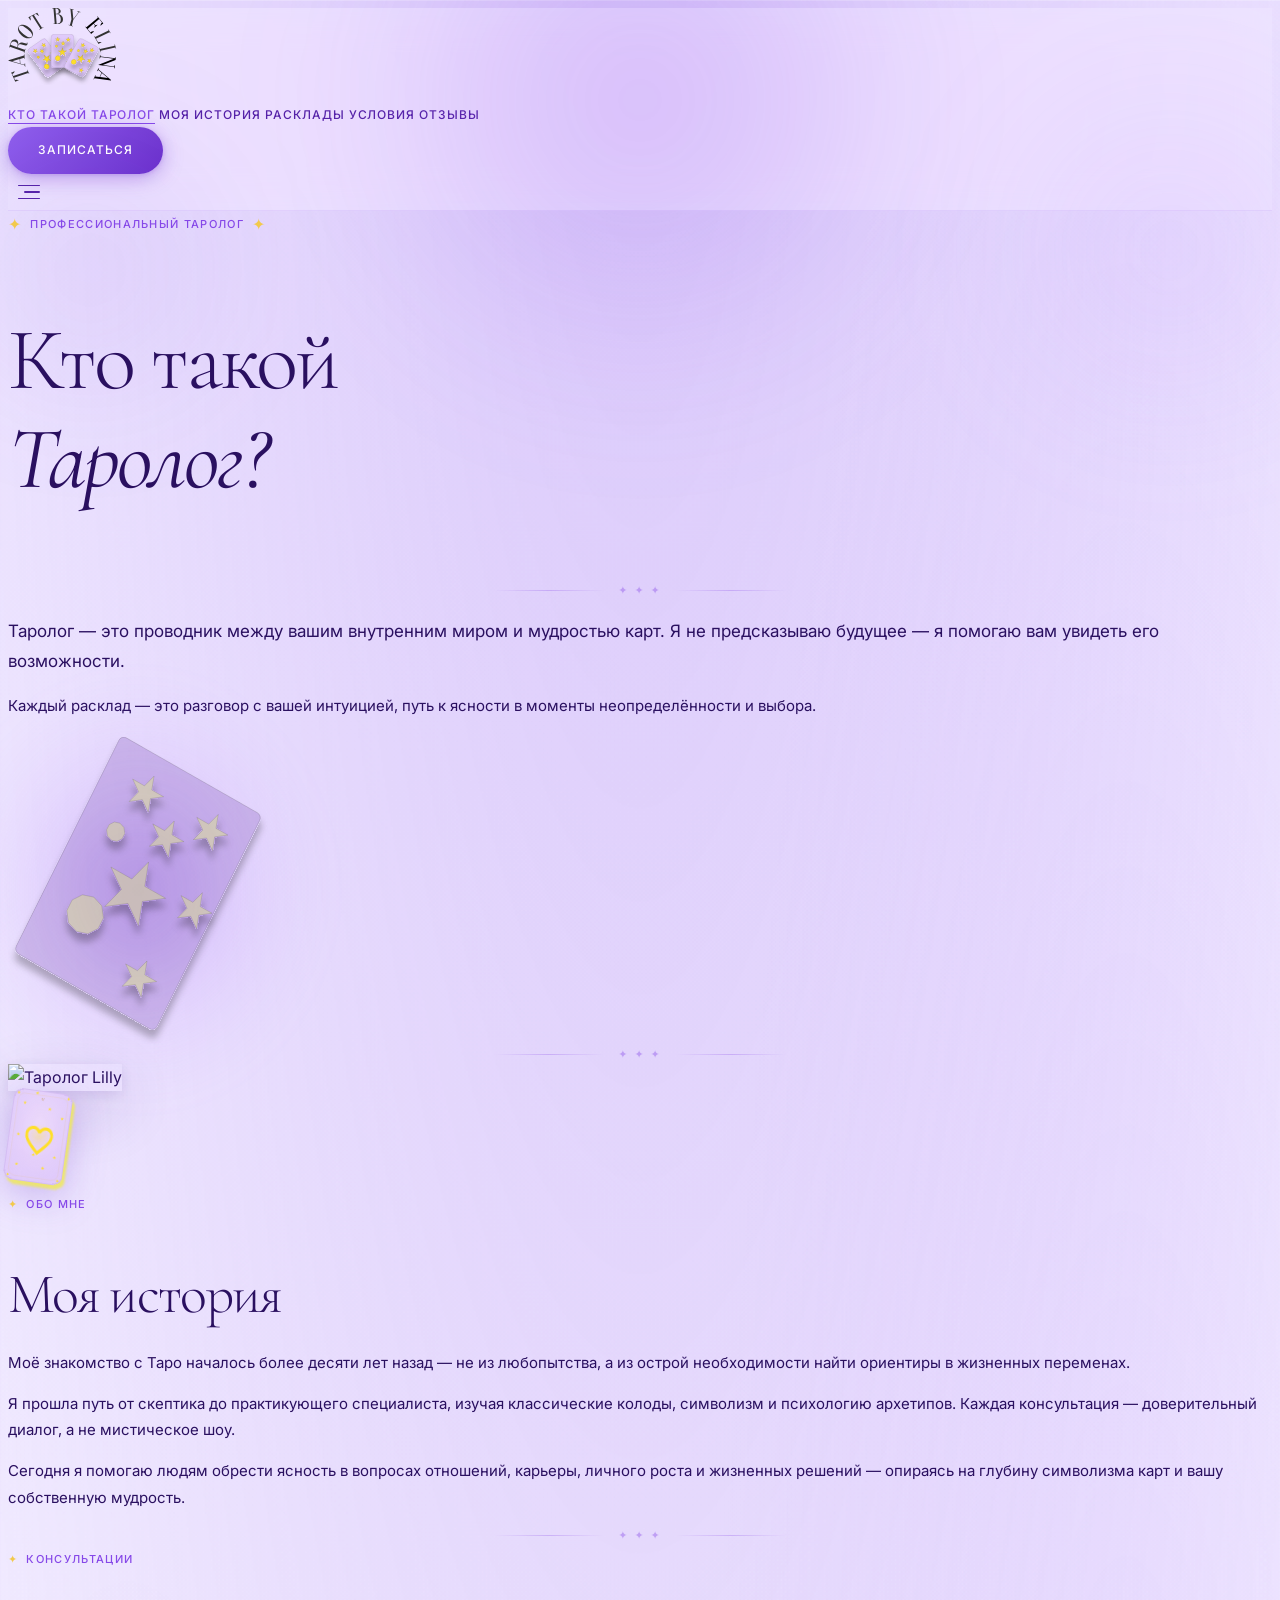
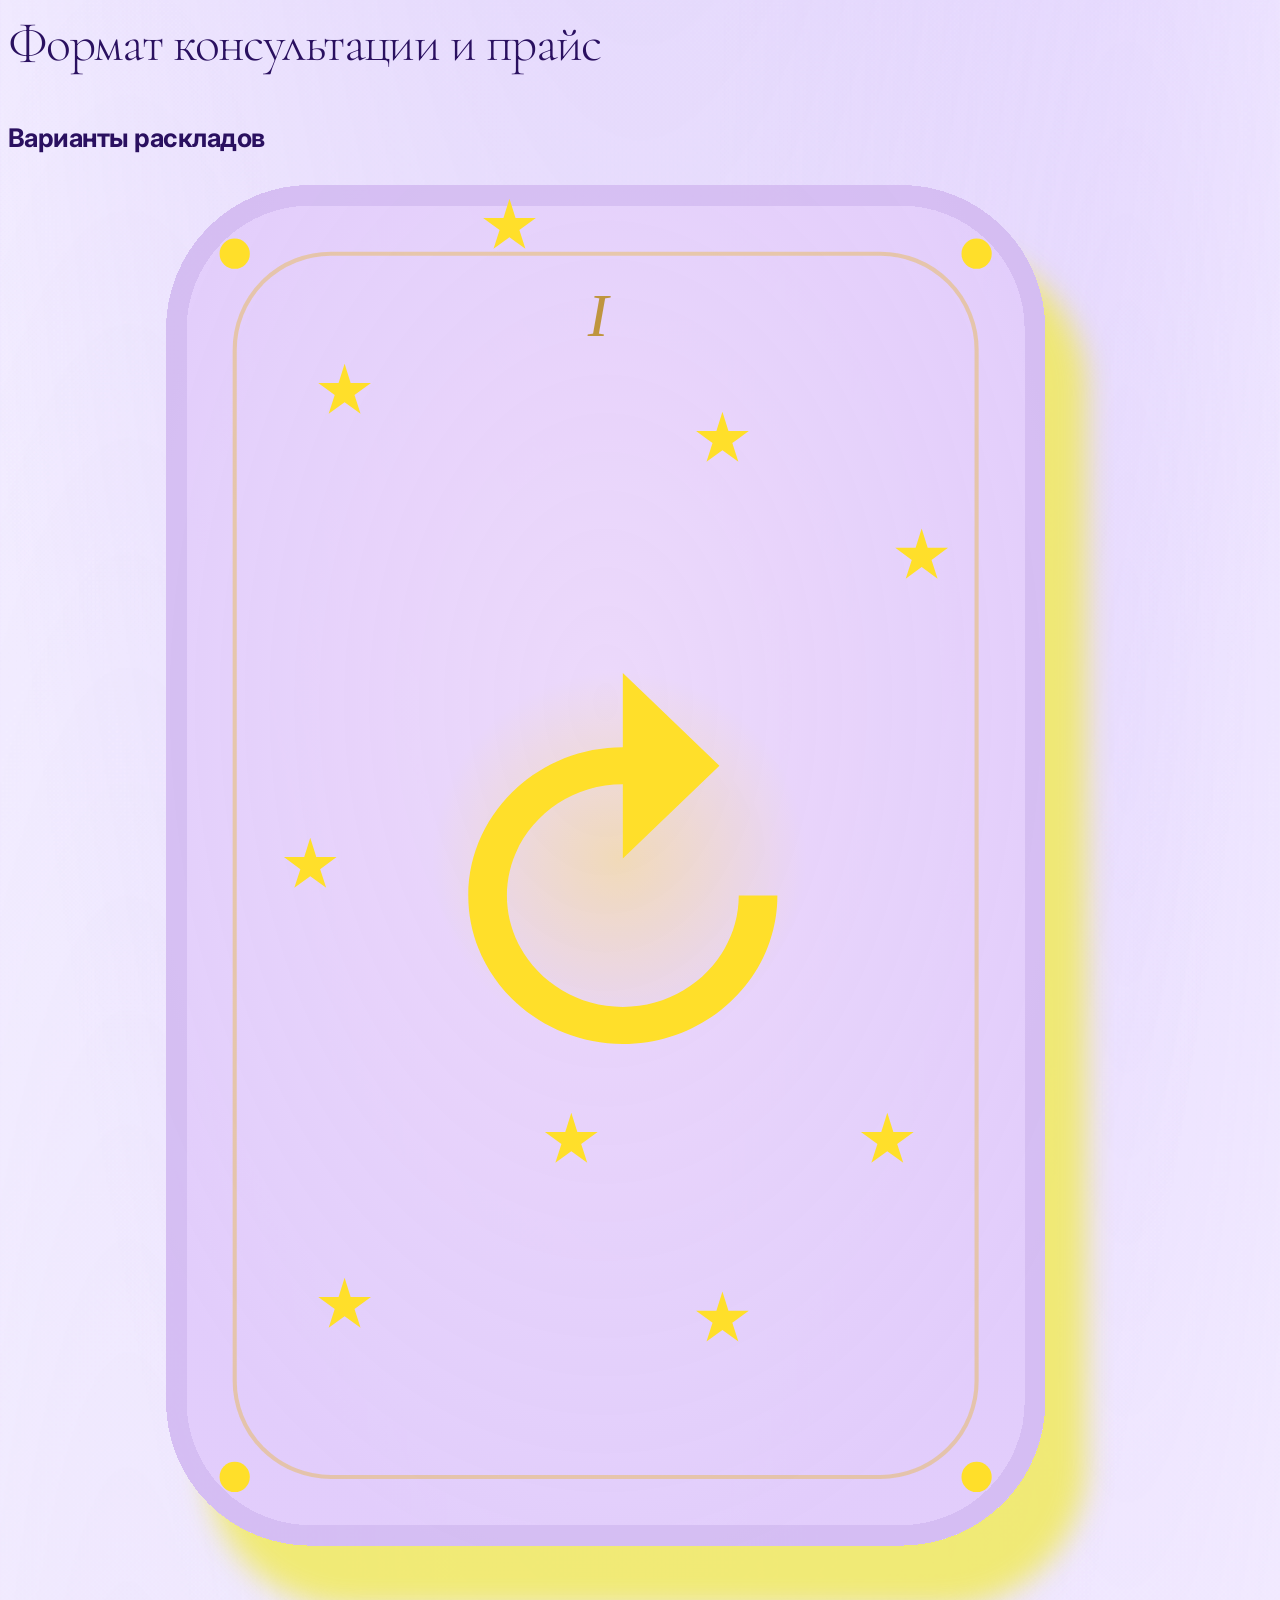
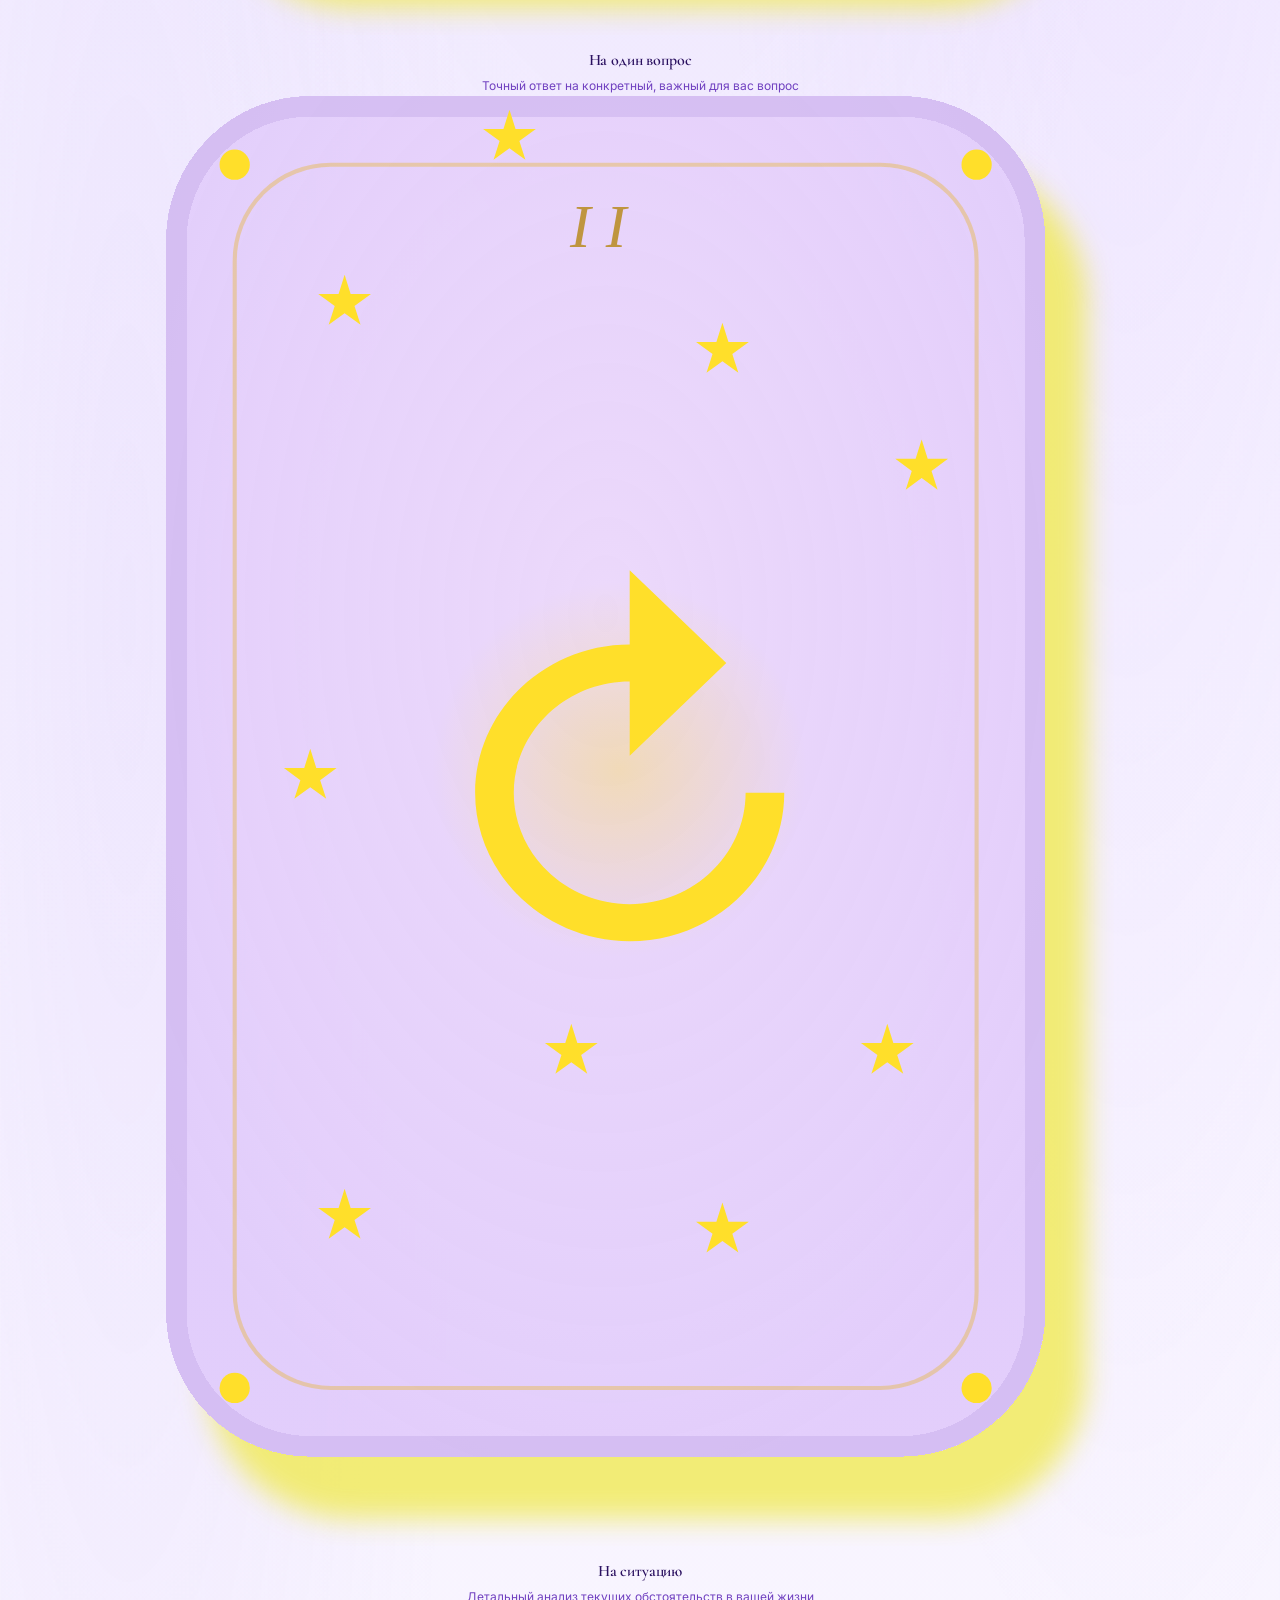
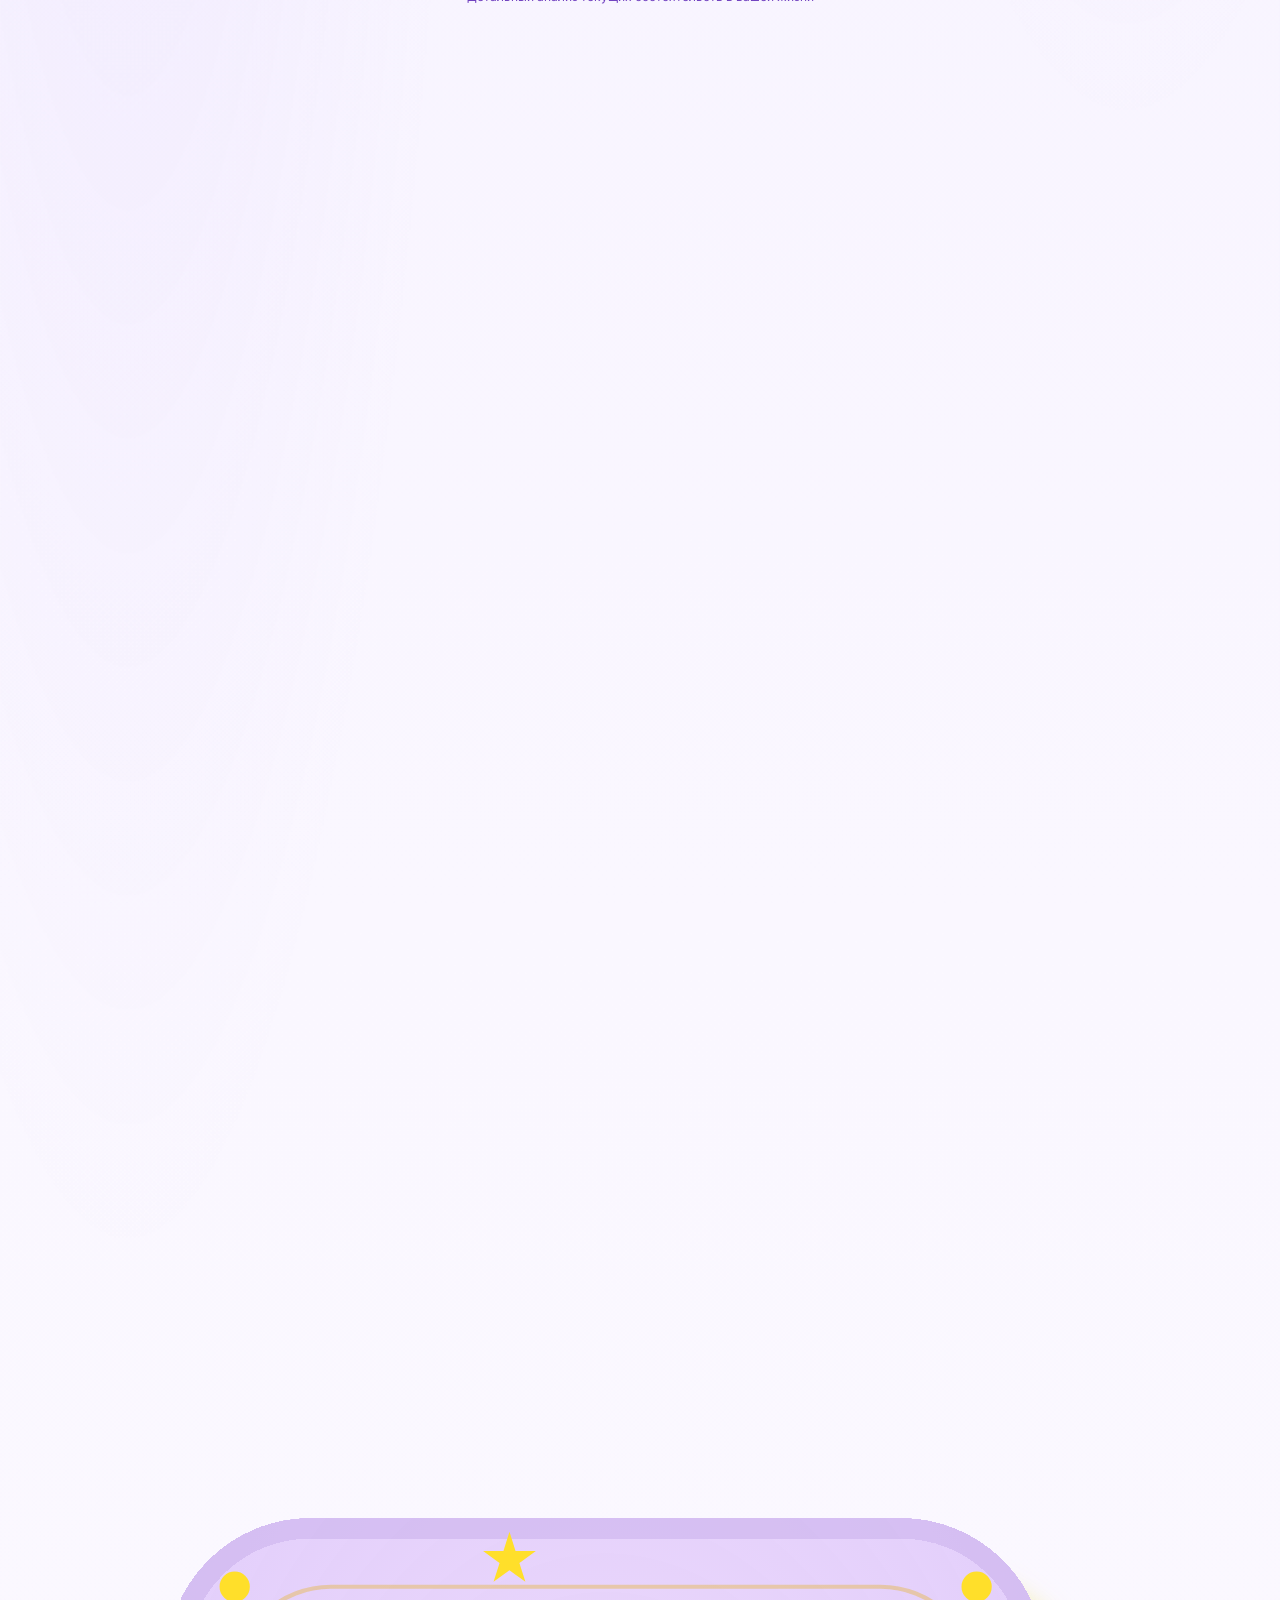
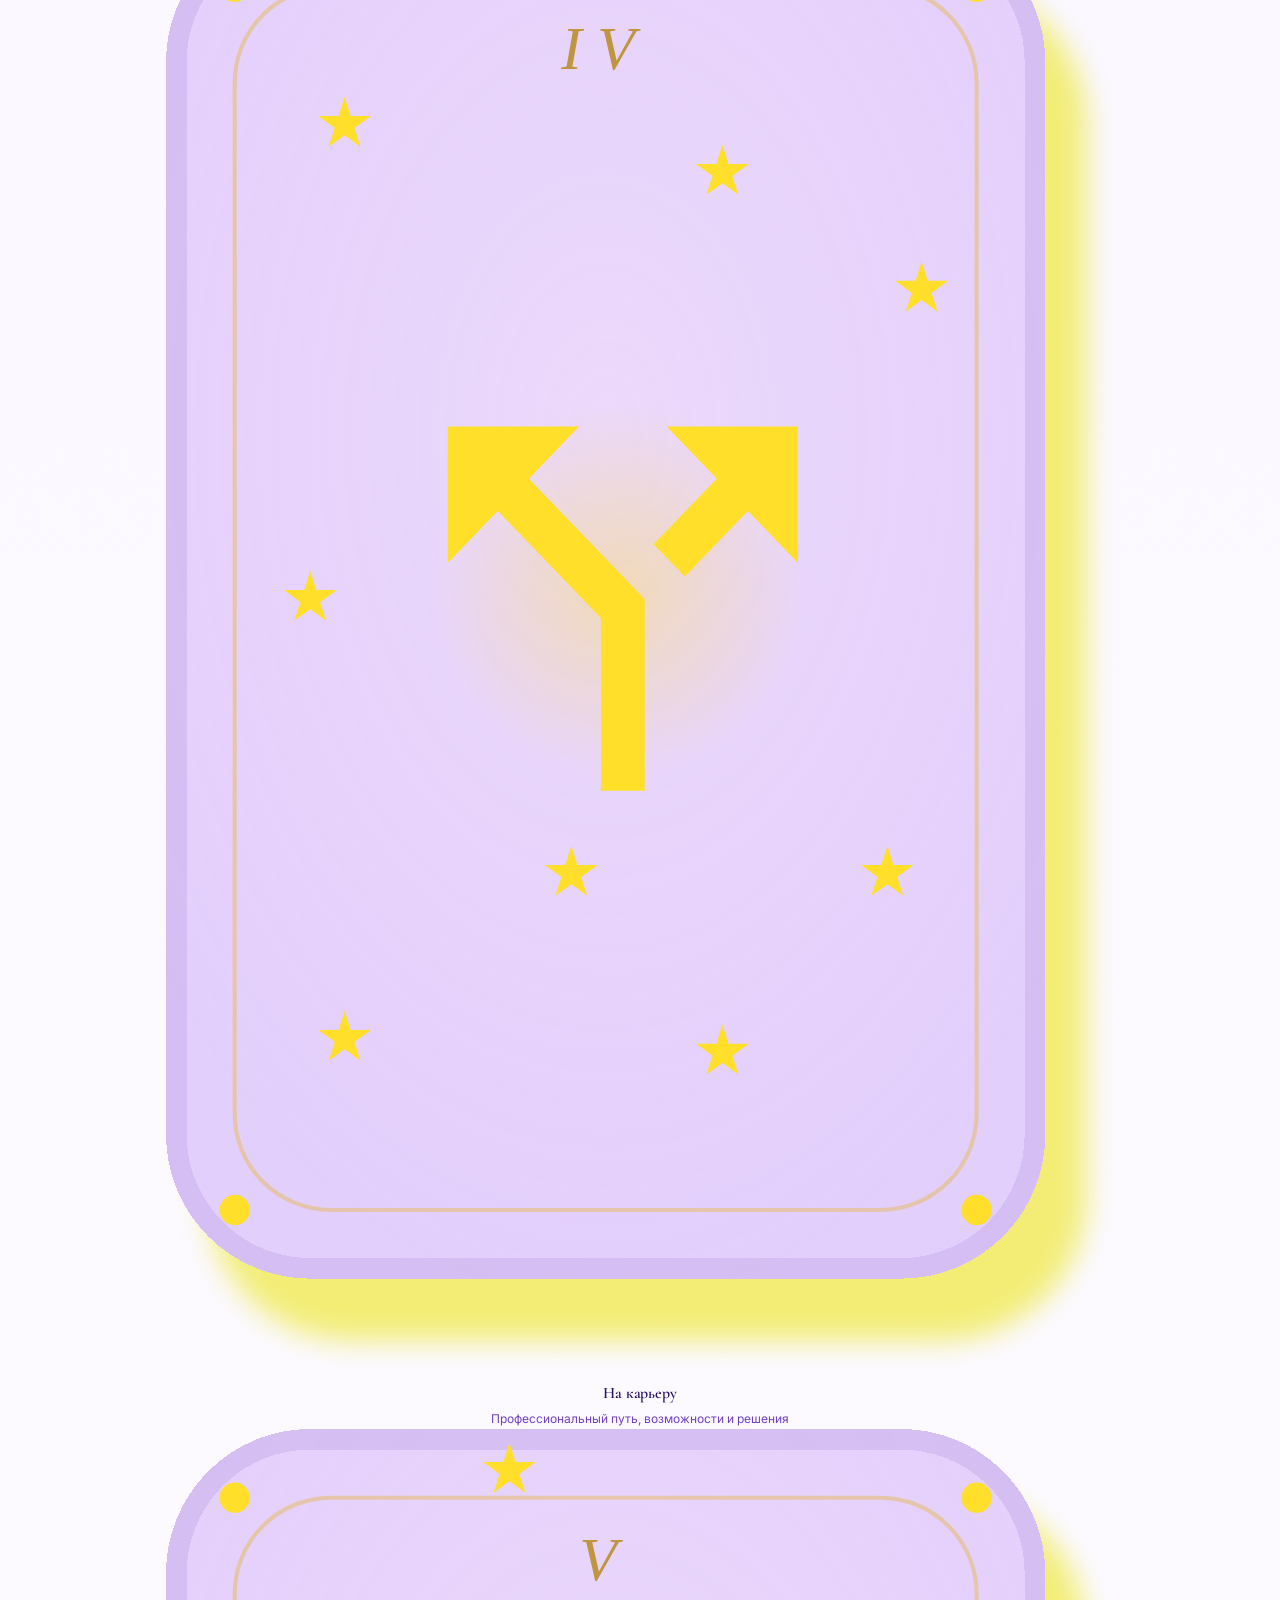
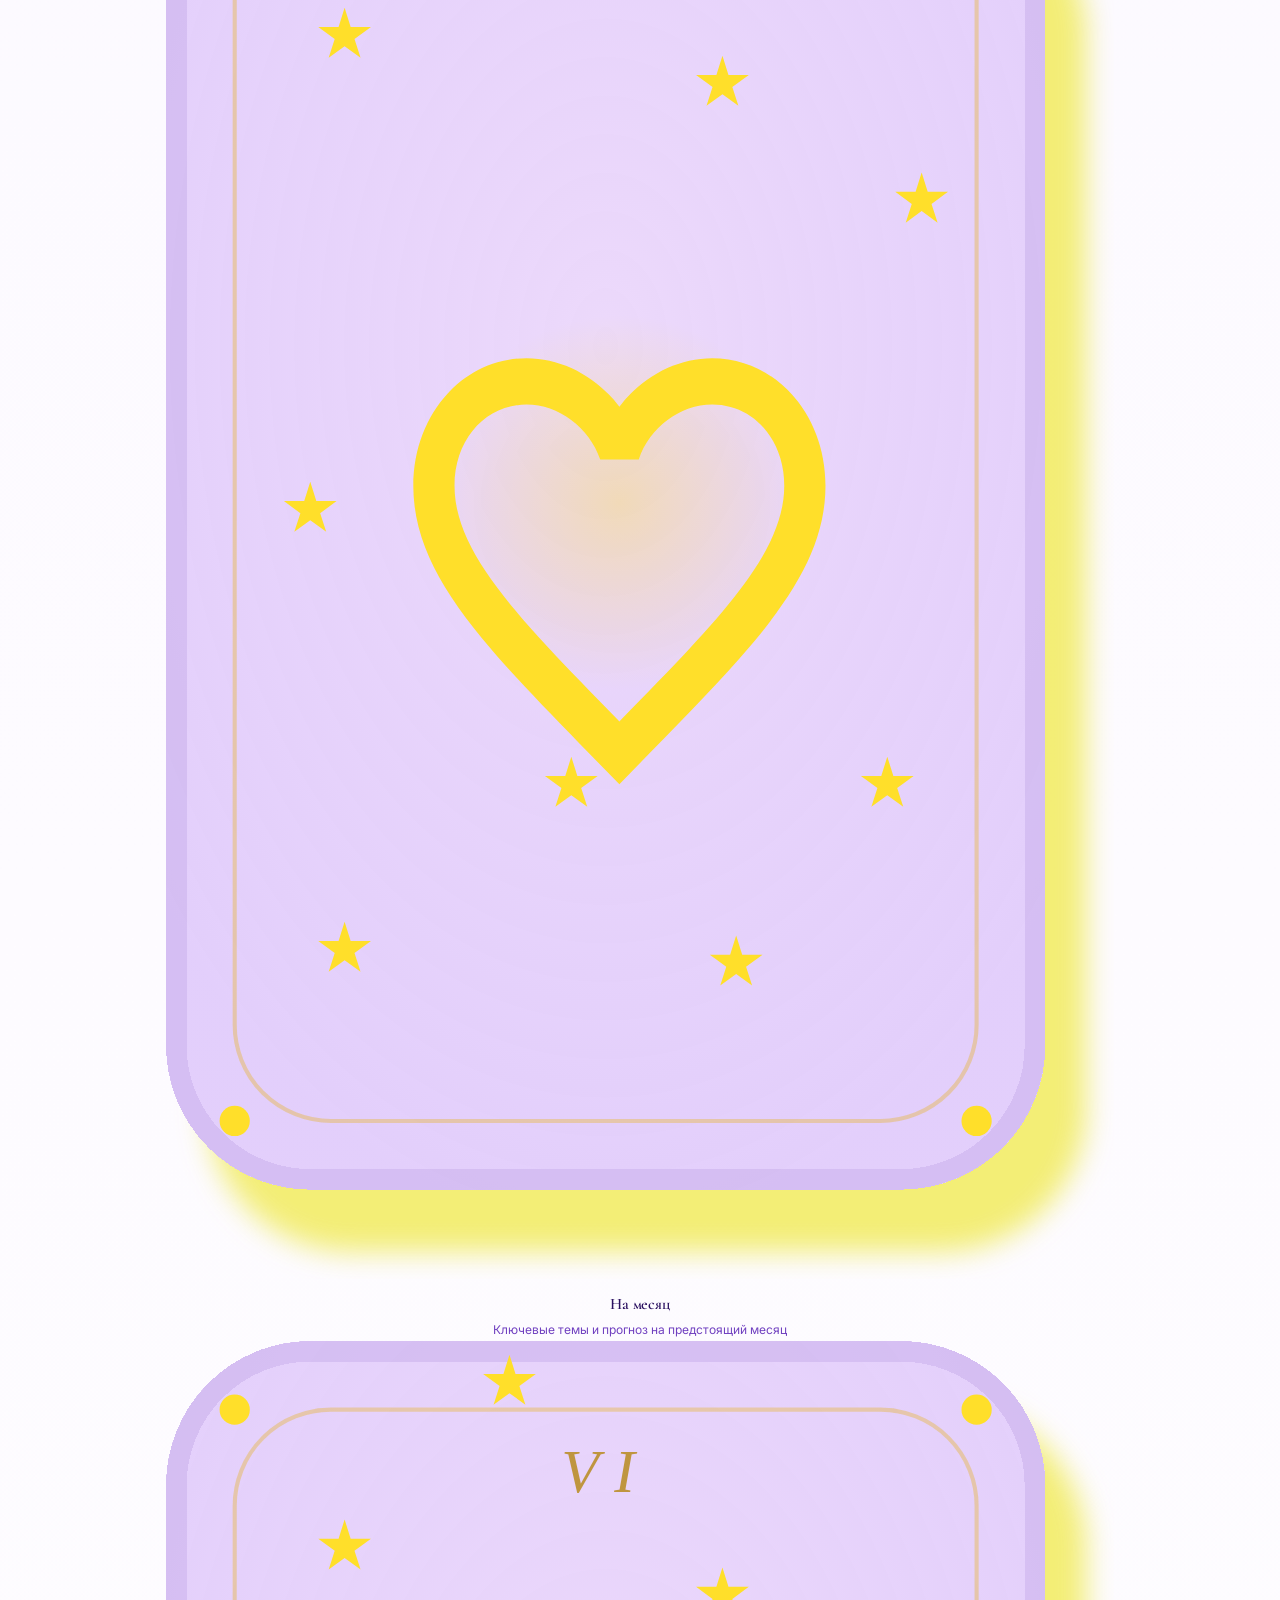
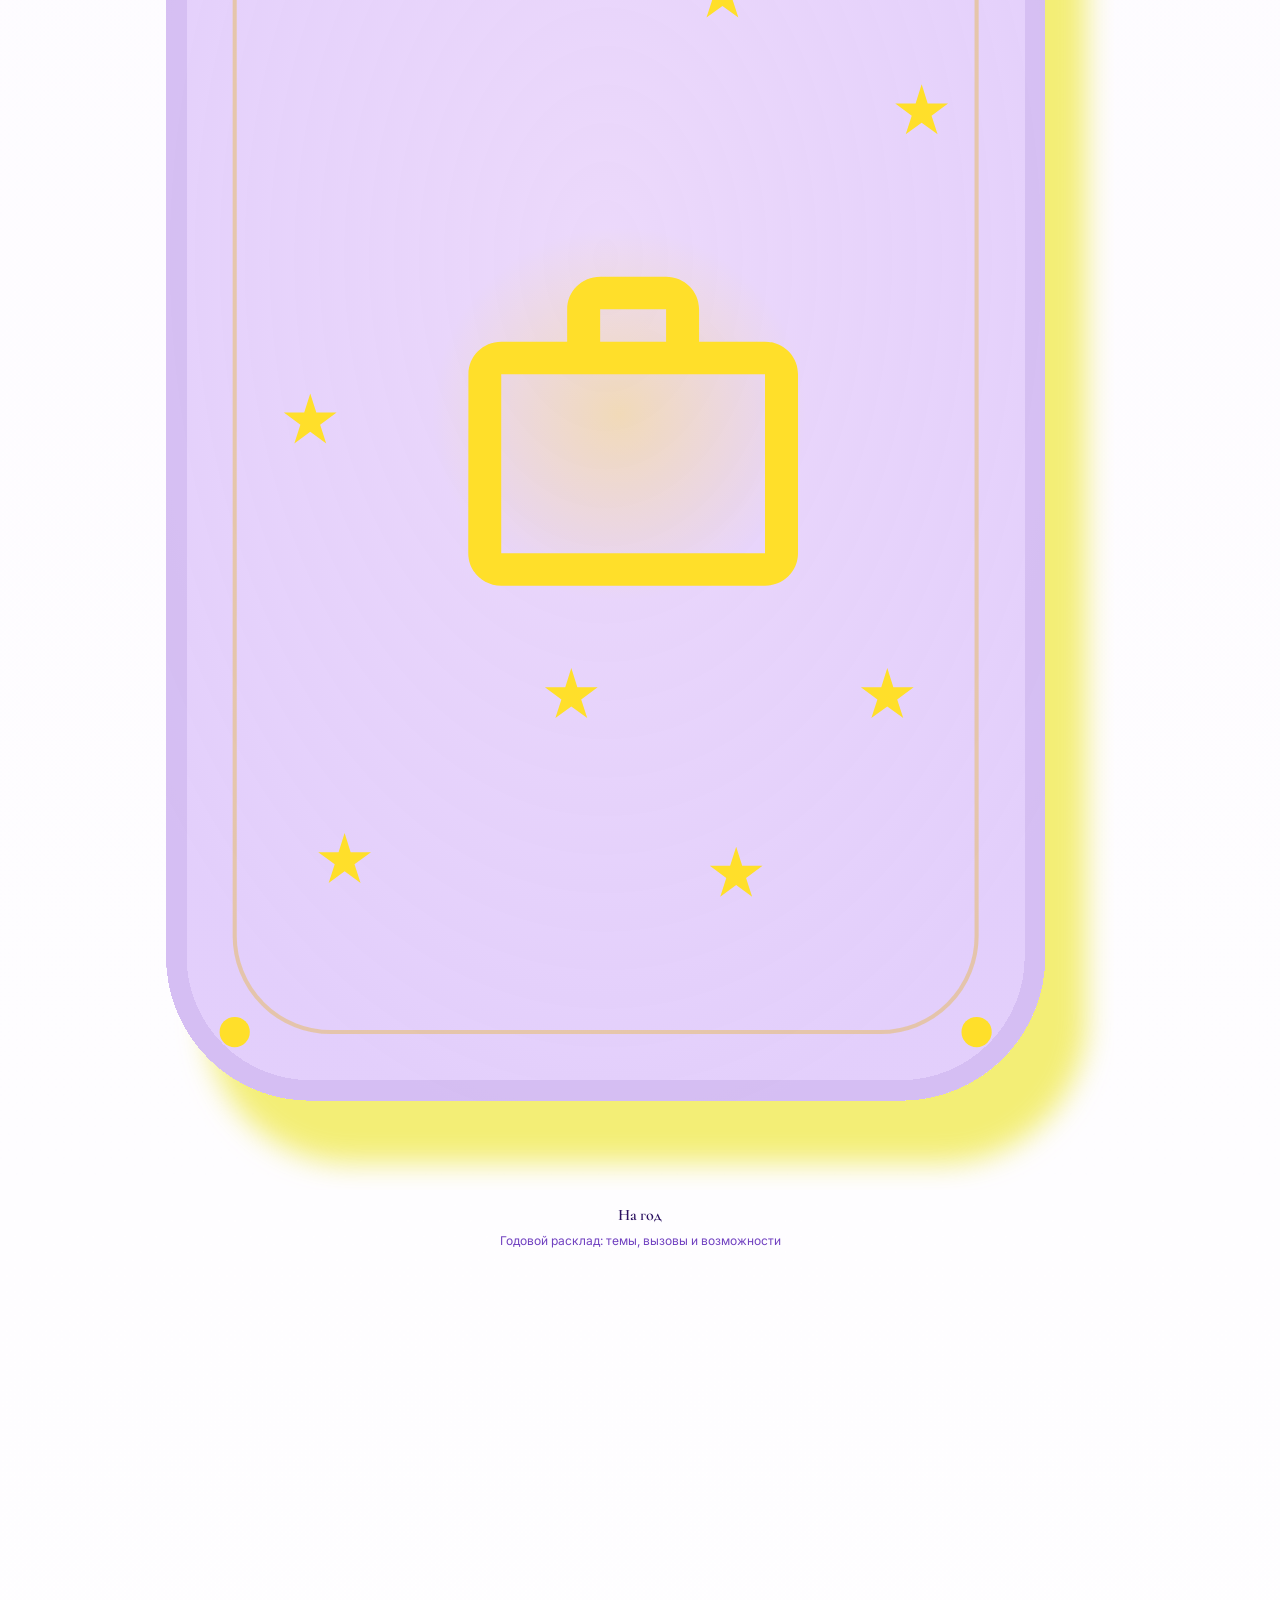
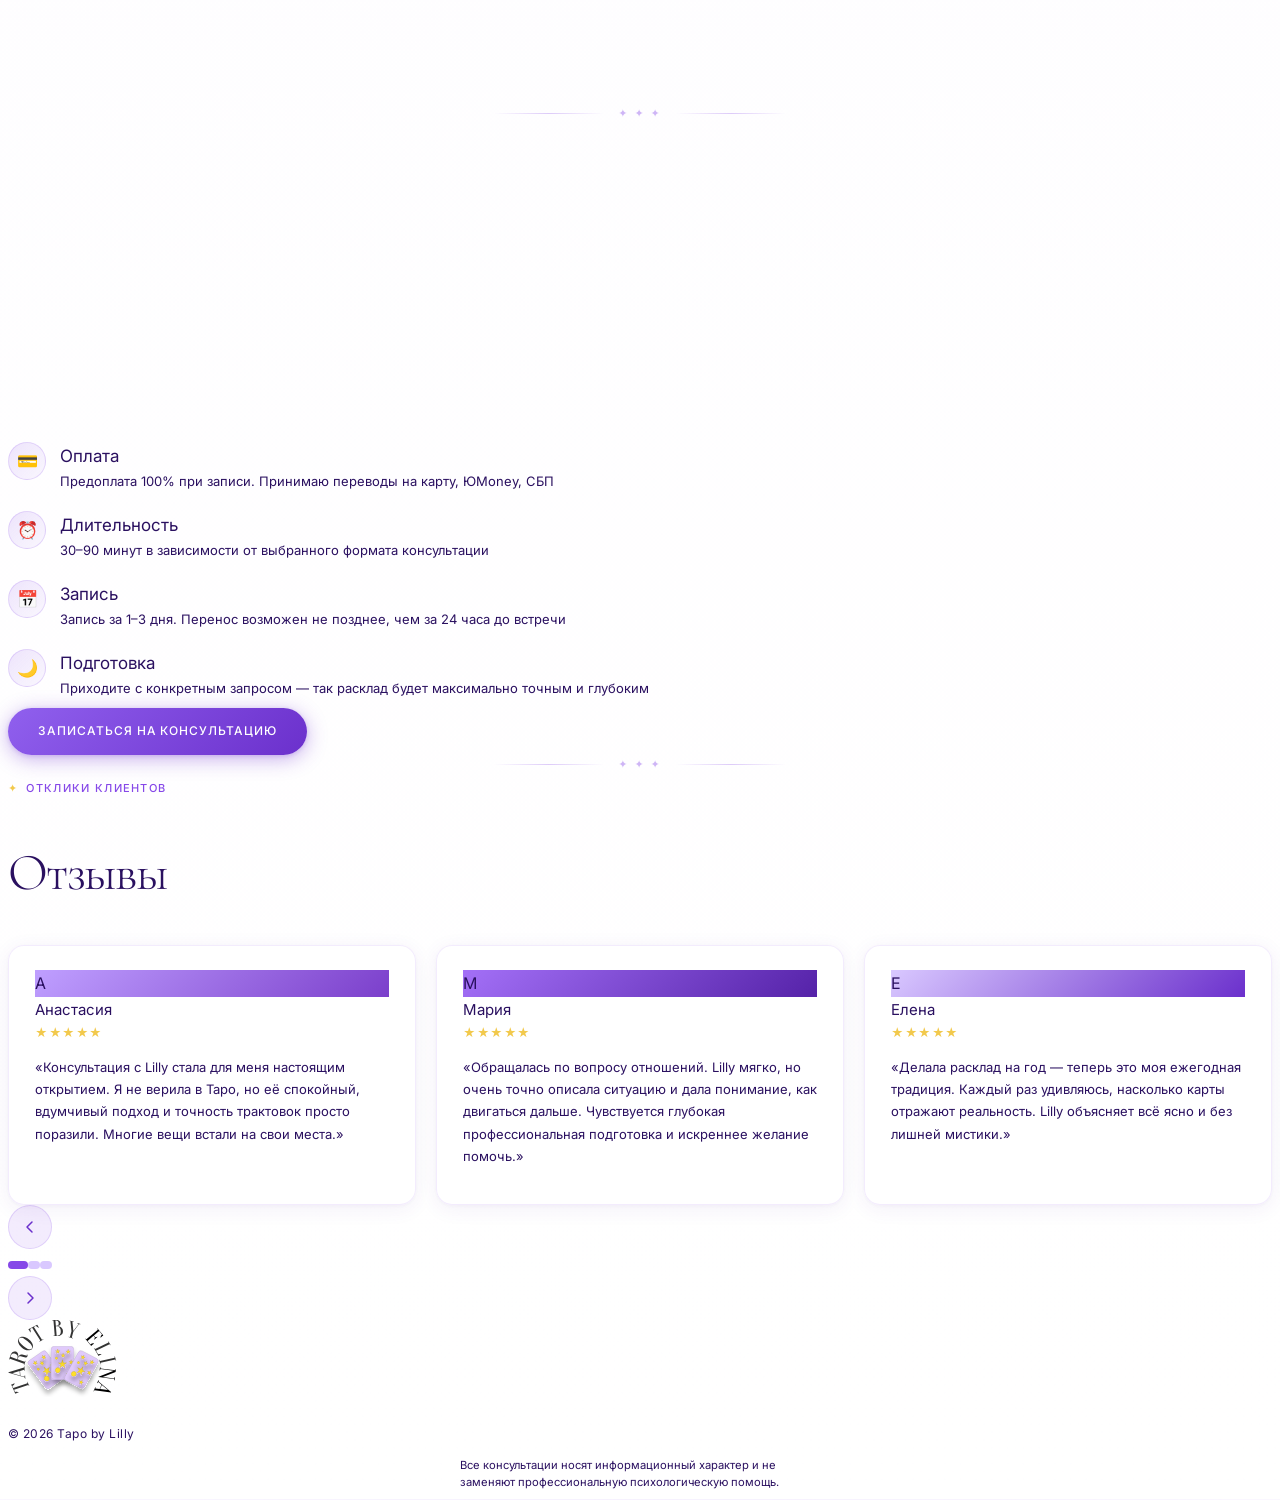
==== commit 891bfade: "add login animation" ====
--- a/index.html
+++ b/index.html
@@ -57,7 +57,7 @@
 <nav class="nav-glass fixed top-0 left-0 right-0 z-50" id="nav">
   <div class="max-w-6xl mx-auto px-6 py-3 flex items-center justify-between">
     <a href="#" class="flex-shrink-0 focus-visible:outline-none focus-visible:ring-2 focus-visible:ring-brand-500 rounded">
-      <img src="brand_assets/Logo.svg" alt="Таро by Lilly" class="h-26 w-auto" />
+      <img src="brand_assets/Logo.svg" alt="Таро by Lilly" class="h-26 w-auto" data-logo />
     </a>
     <div class="hidden md:flex items-center gap-8">
       <a href="#about"      class="nav-link">Кто такой таролог</a>
@@ -584,7 +584,7 @@
      FOOTER
 ════════════════════════════════════════ -->
 <footer class="py-14 px-6 text-center border-t border-brand-100">
-  <img src="brand_assets/Logo.svg" alt="Таро by Lilly" class="h-26 mx-auto mb-5" />
+  <img src="brand_assets/Logo.svg" alt="Таро by Lilly" class="h-26 mx-auto mb-5" data-logo />
   <p class="font-sans text-brand-300 mb-2" style="font-size:0.75rem;letter-spacing:0.04em;">
     © 2026 Таро by Lilly
   </p>
--- a/css/animations.css
+++ b/css/animations.css
@@ -1,3 +1,35 @@
+/* ── Logo card hover animation ── */
+.logo-wrap { display:inline-block; position:relative; }
+.logo-wrap svg { overflow:visible; height:100%; width:auto; display:block; }
+.logo-cl,.logo-cc,.logo-cr { transform-box:fill-box; transform-origin:center center; }
+.logo-anim-active .logo-cl { animation:logo-card-lift 2.4s ease-in-out 1; }
+.logo-anim-active .logo-cc { animation:logo-card-lift 2.4s ease-in-out 1; animation-delay:0.8s; }
+.logo-anim-active .logo-cr { animation:logo-card-lift 2.4s ease-in-out 1; animation-delay:1.6s; }
+/* Spark particles */
+.logo-spark {
+  position: absolute;
+  pointer-events: none;
+  background: currentColor;
+  clip-path: polygon(50% 0%,56% 44%,100% 50%,56% 56%,50% 100%,44% 56%,0% 50%,44% 44%);
+  filter: drop-shadow(0 0 4px currentColor);
+  animation-name: logo-spark-fly;
+  animation-duration: var(--s-dur, 1s);
+  animation-timing-function: cubic-bezier(0.25, 0.46, 0.45, 0.94);
+  animation-iteration-count: 1;
+  animation-fill-mode: both;
+}
+@keyframes logo-spark-fly {
+  0%   { opacity: 0; transform: translate(0, 0) scale(0) rotate(0deg); }
+  20%  { opacity: 1; transform: translate(calc(var(--s-dx) * 0.2), calc(var(--s-dy) * 0.2)) scale(1) rotate(calc(var(--s-rot) * 0.2)); }
+  100% { opacity: 0; transform: translate(var(--s-dx), var(--s-dy)) scale(0.1) rotate(var(--s-rot)); }
+}
+
+@keyframes logo-card-lift {
+  0%       { transform:translateY(0) scale(1);                              animation-timing-function:cubic-bezier(0.45,0,0.55,1); }
+  17%      { transform:translateY(var(--logo-lift,-12px)) scale(1.10);      animation-timing-function:cubic-bezier(0.45,0,0.55,1); }
+  33%,100% { transform:translateY(0) scale(1); }
+}
+
 .reveal {
   opacity: 0;
   transform: translateY(30px);
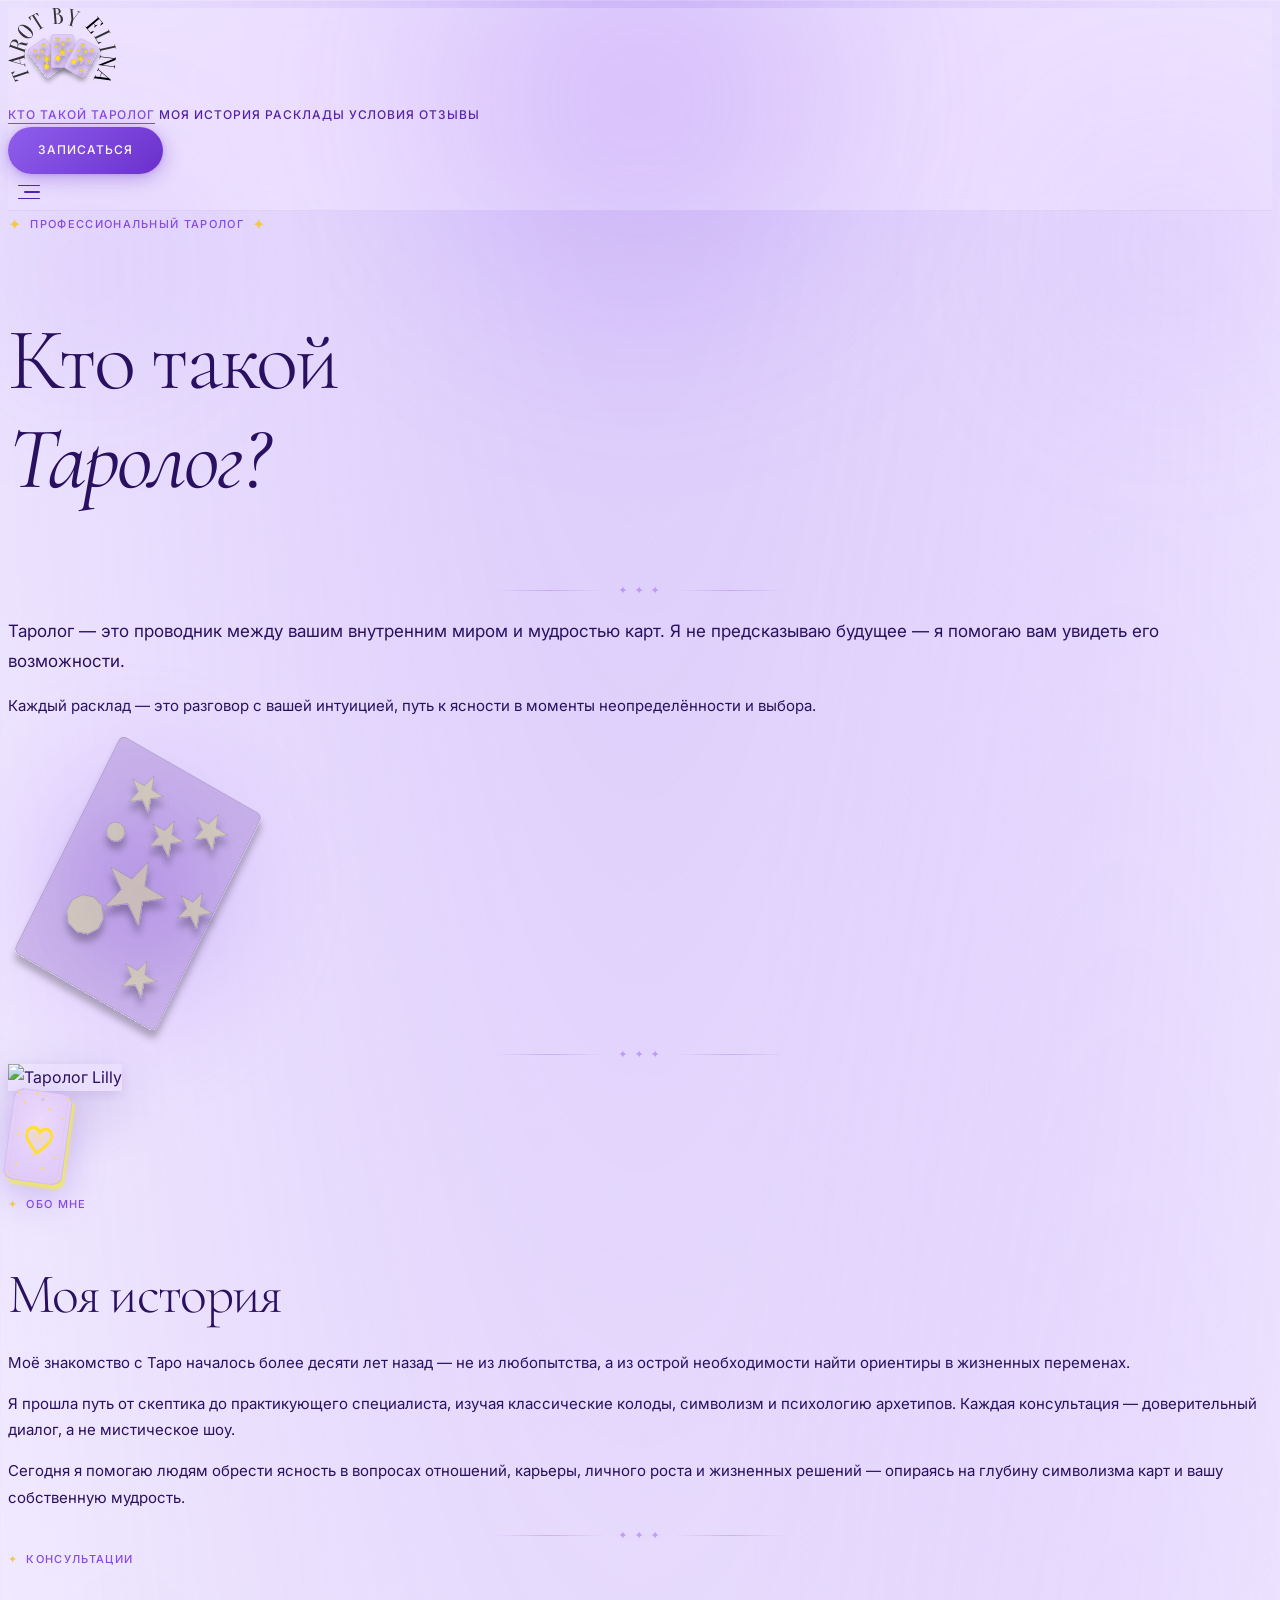
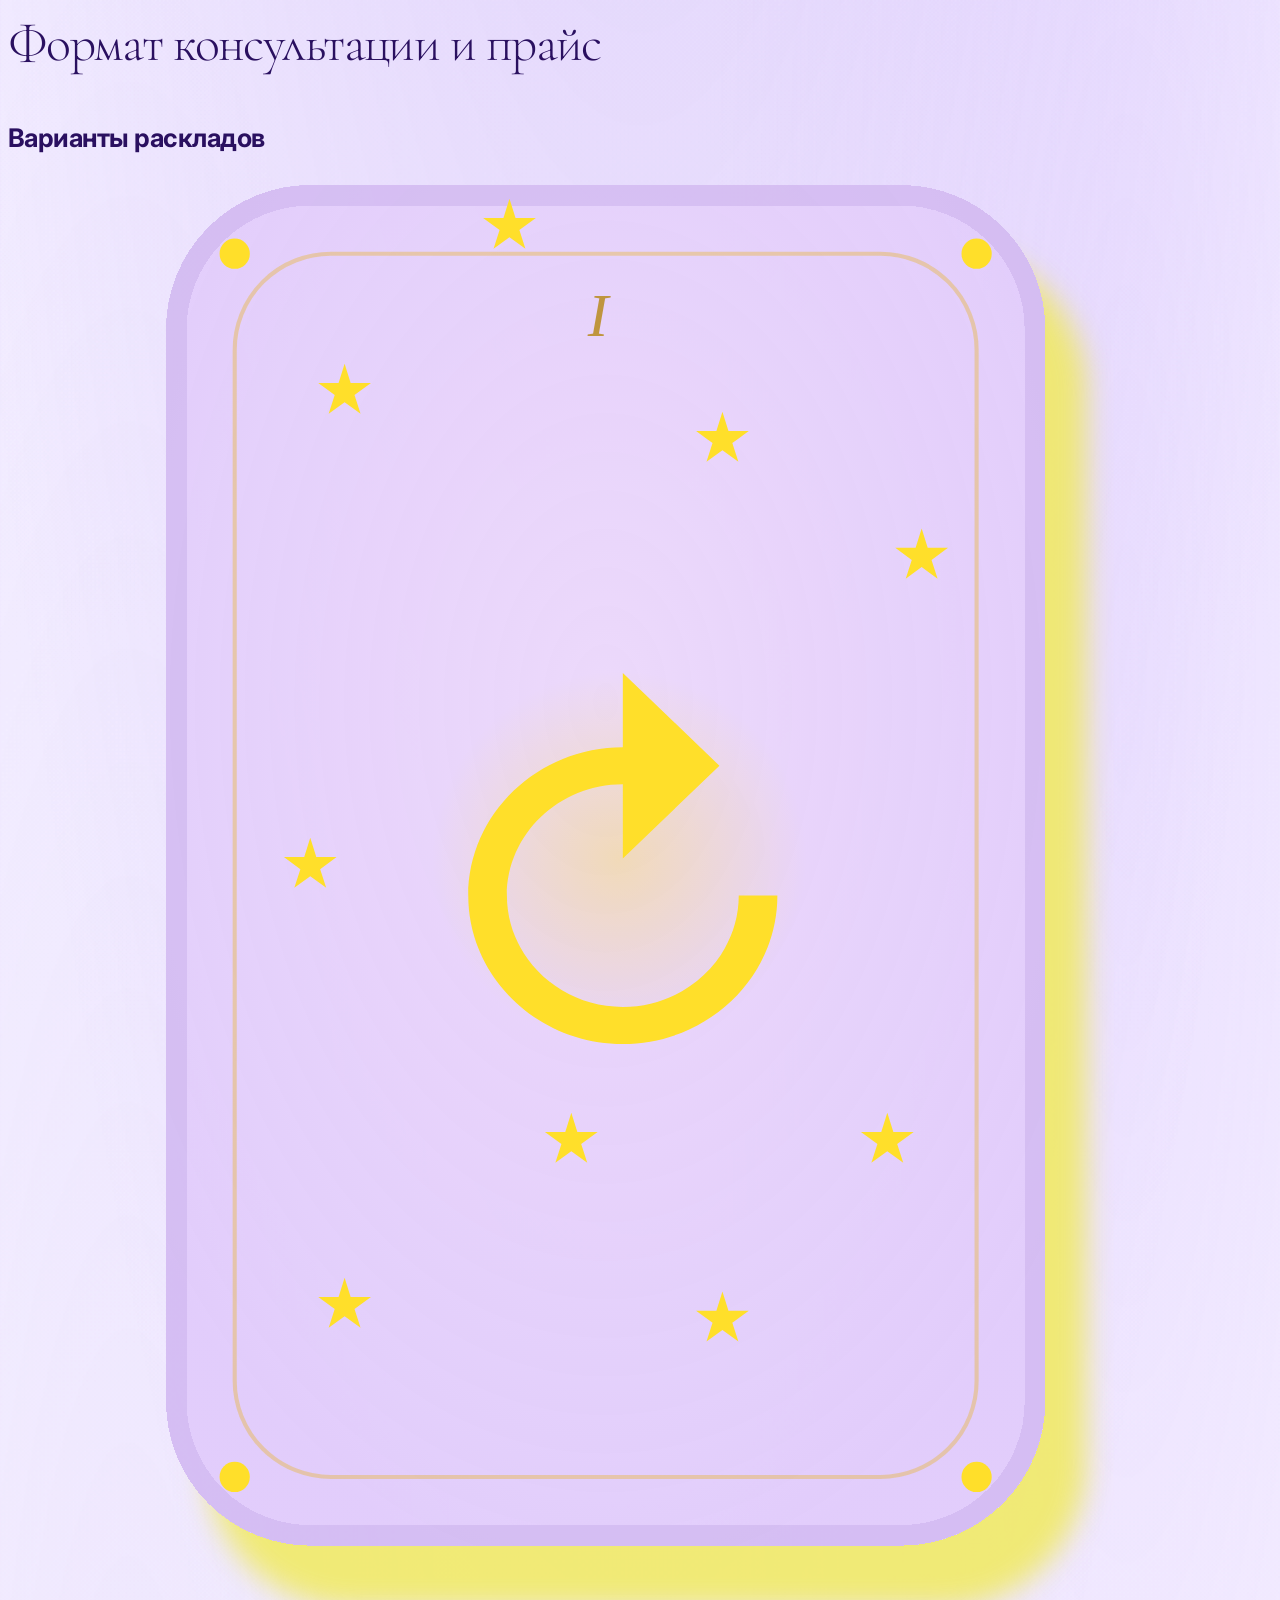
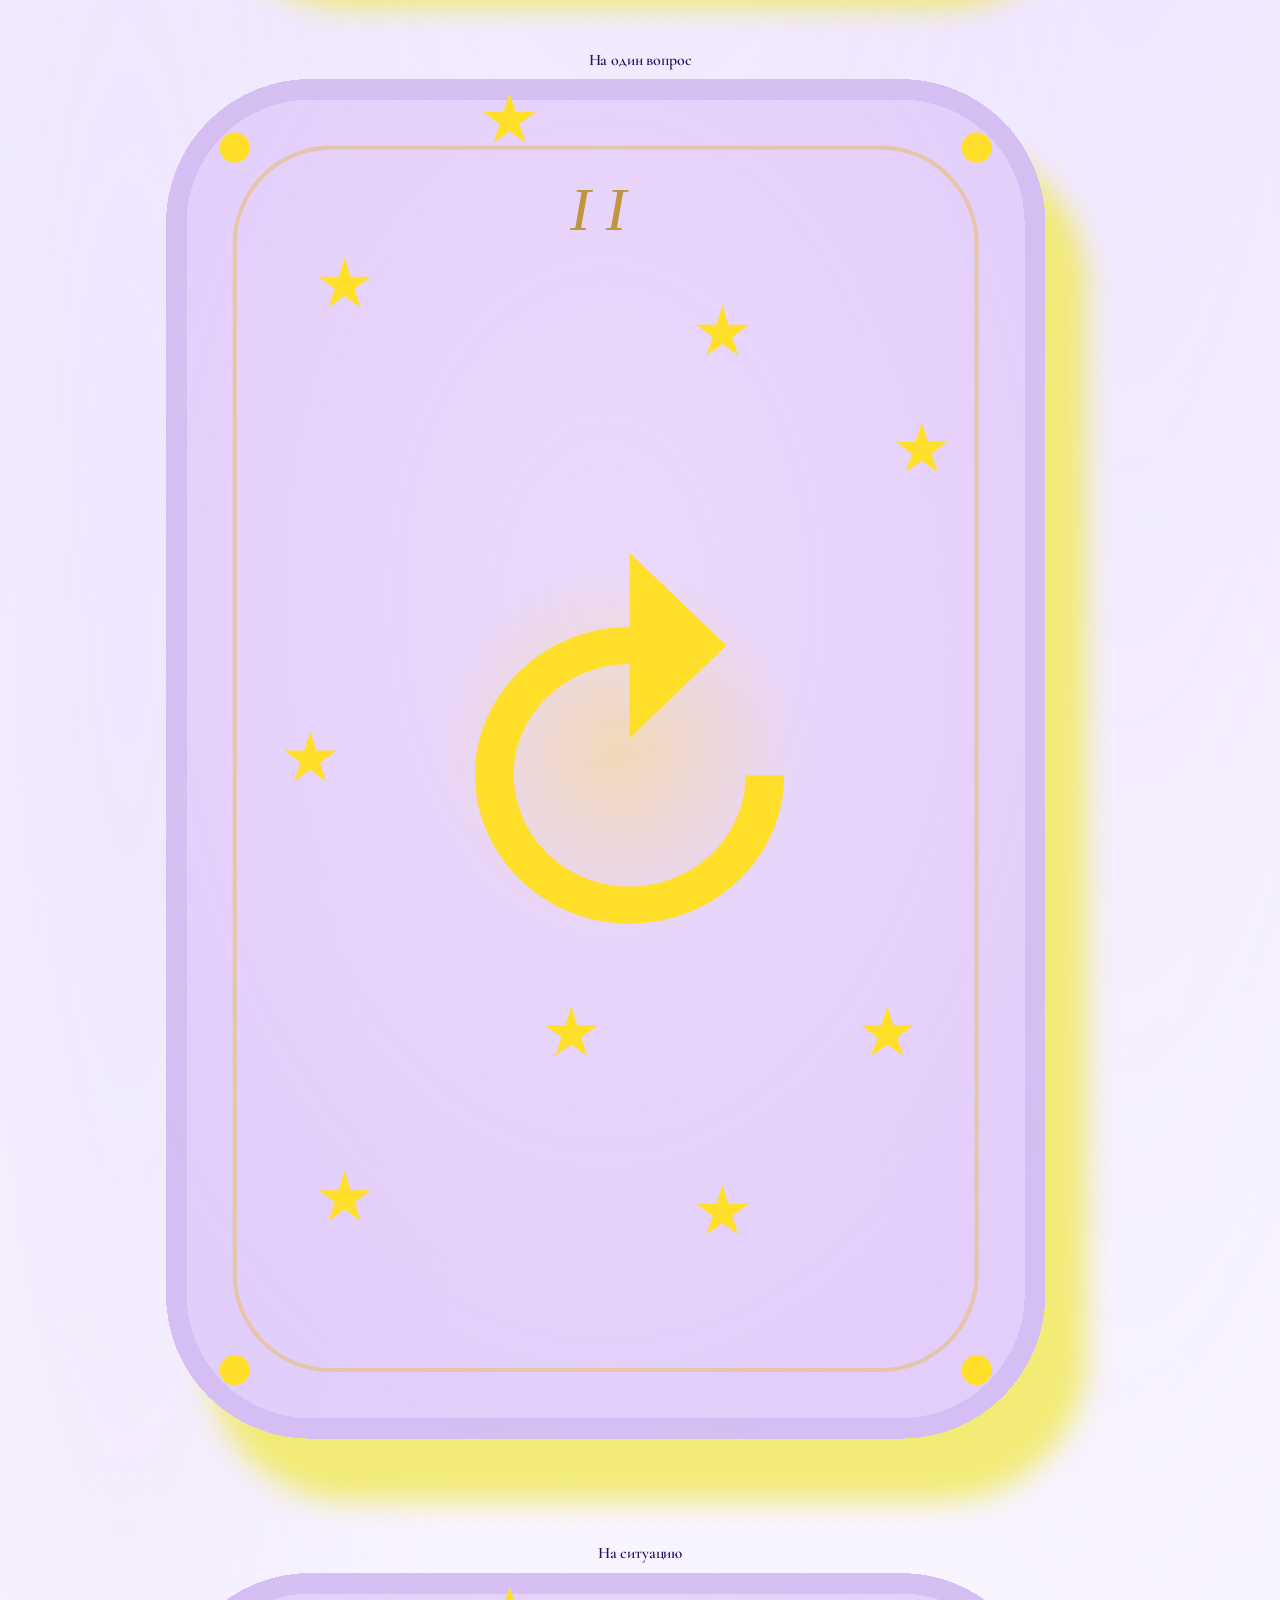
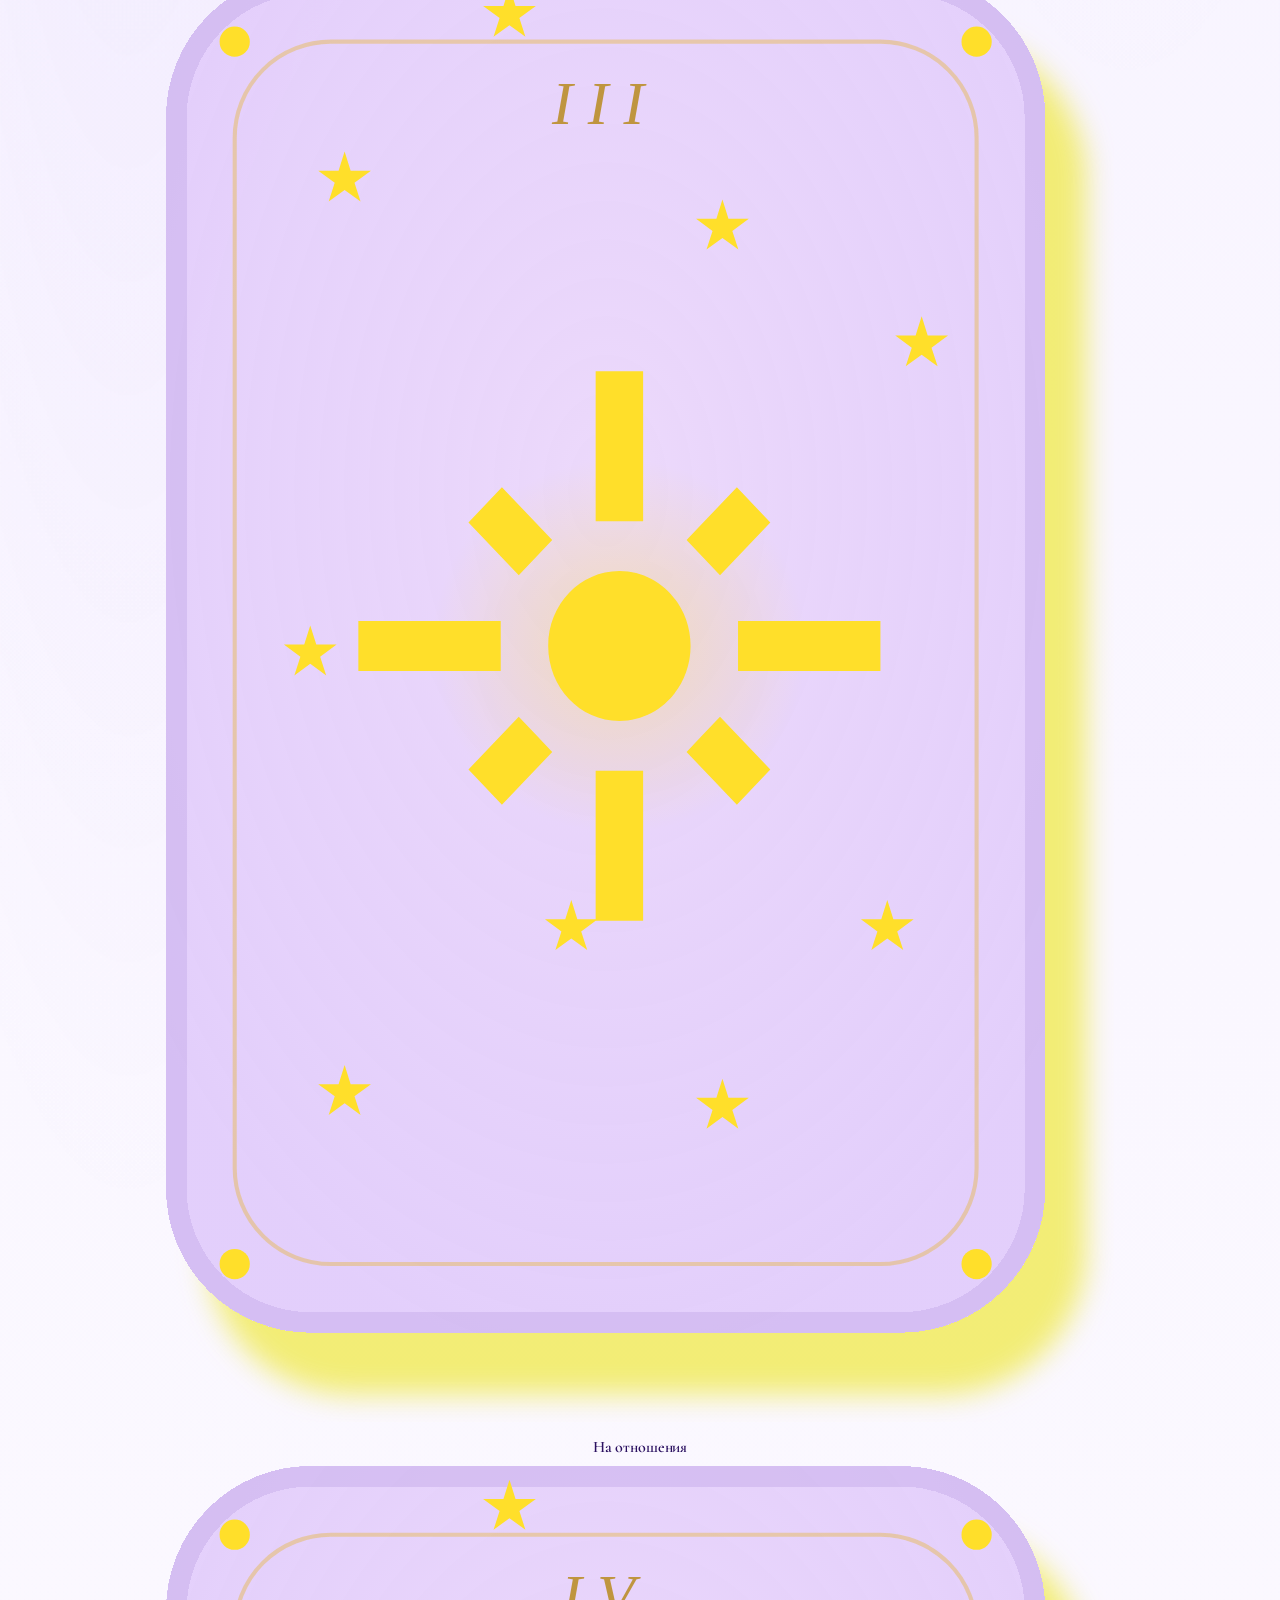
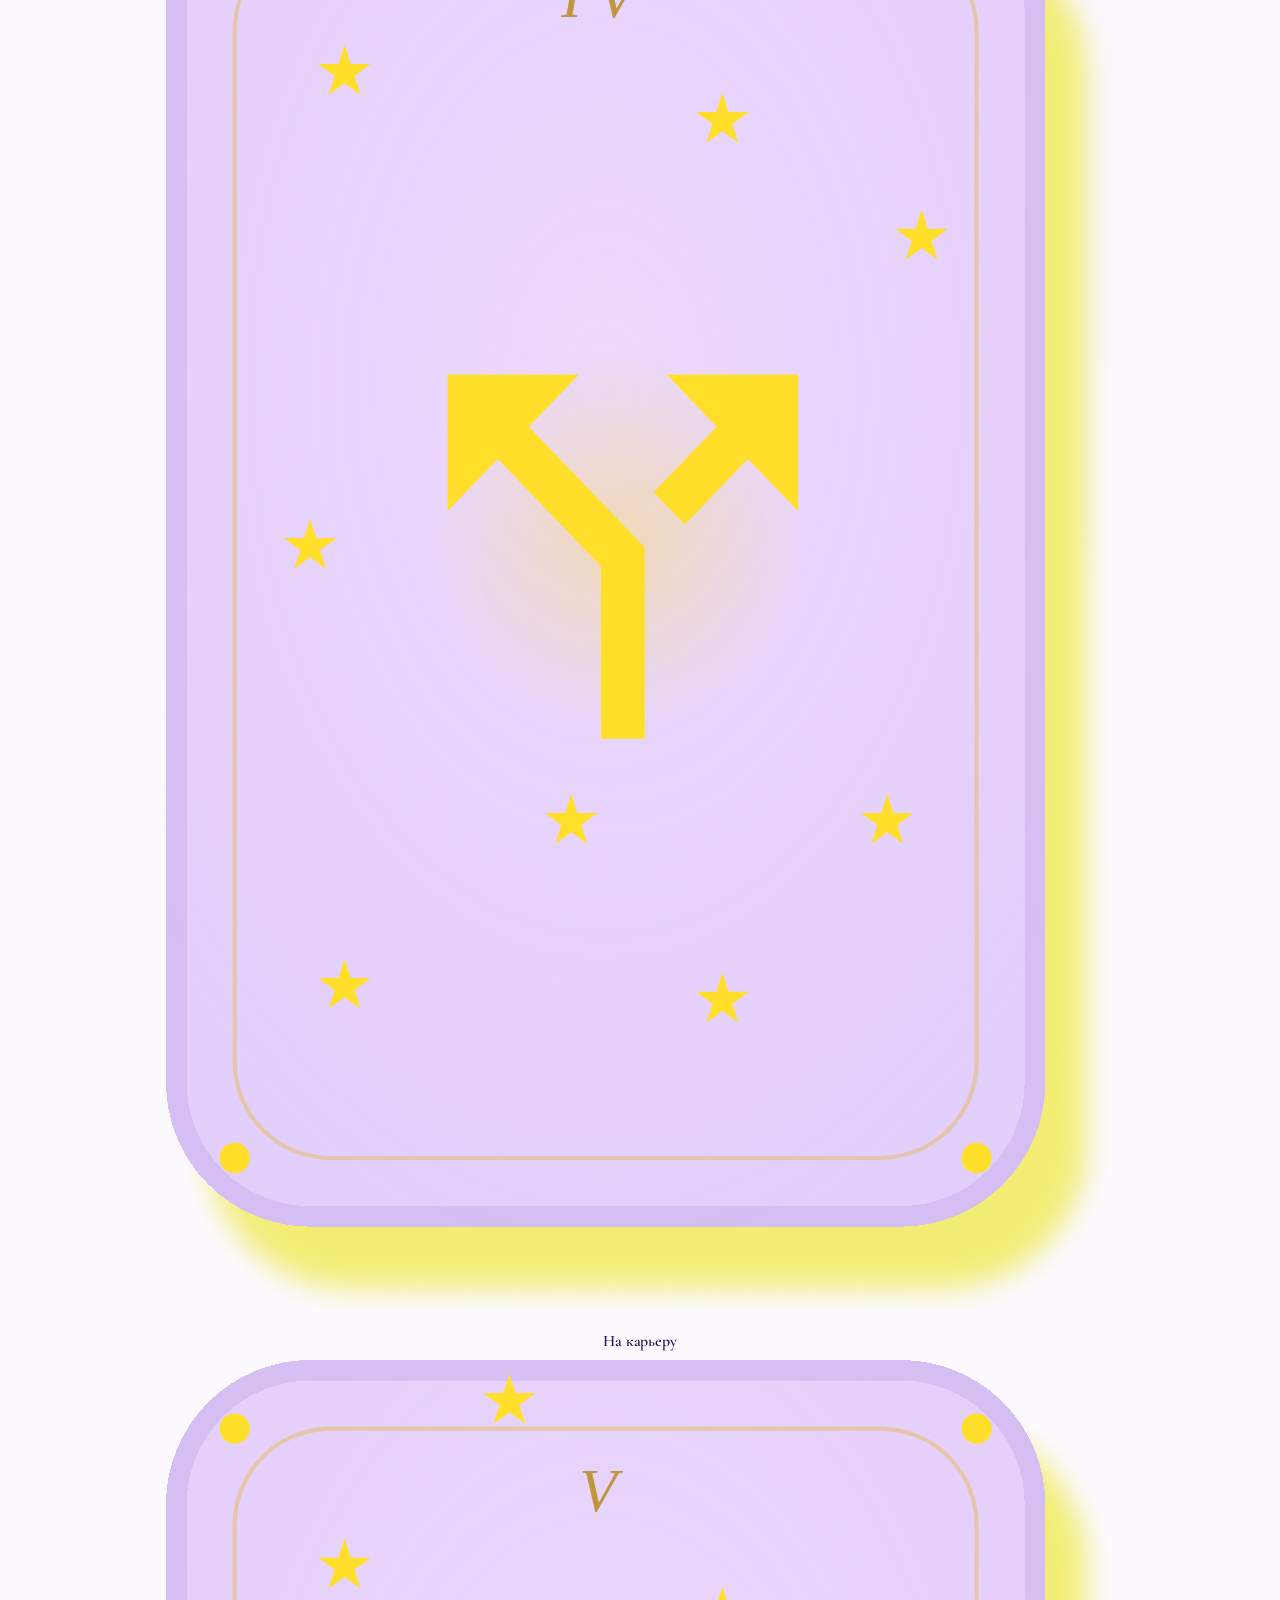
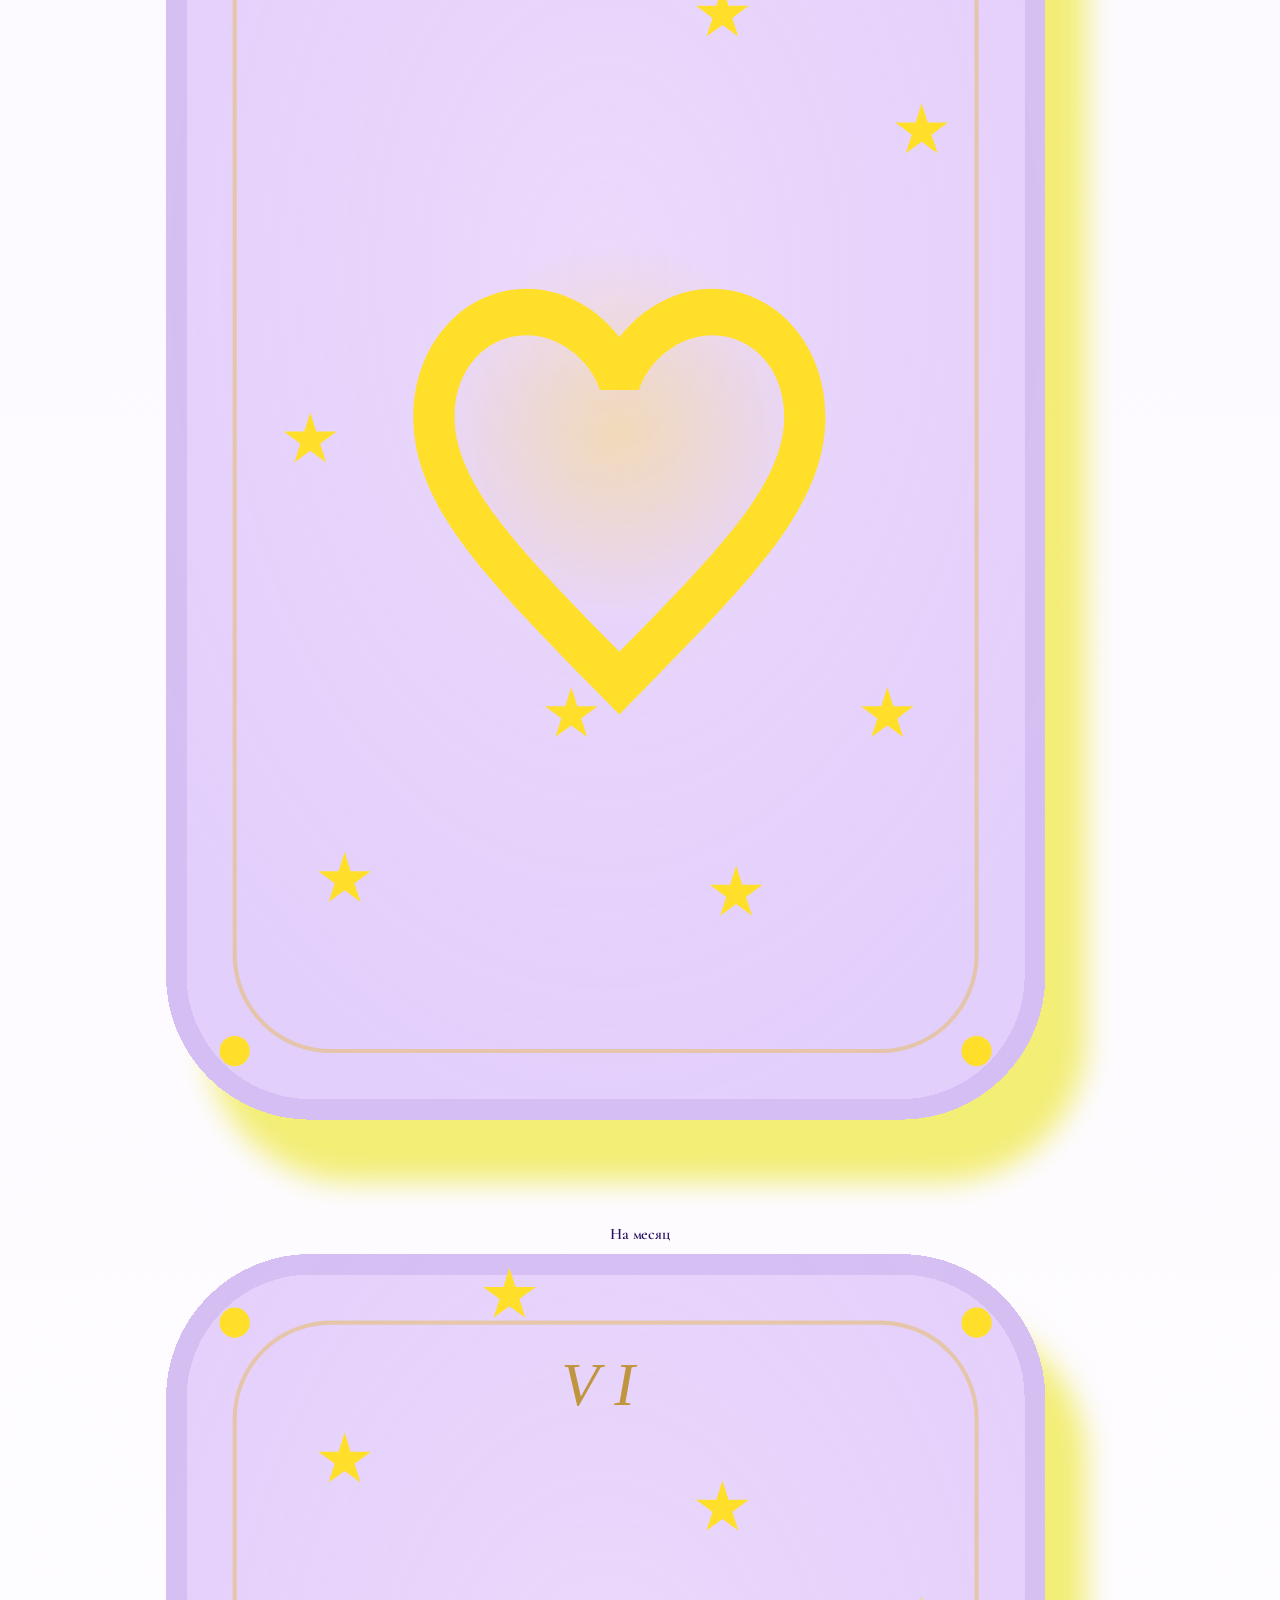
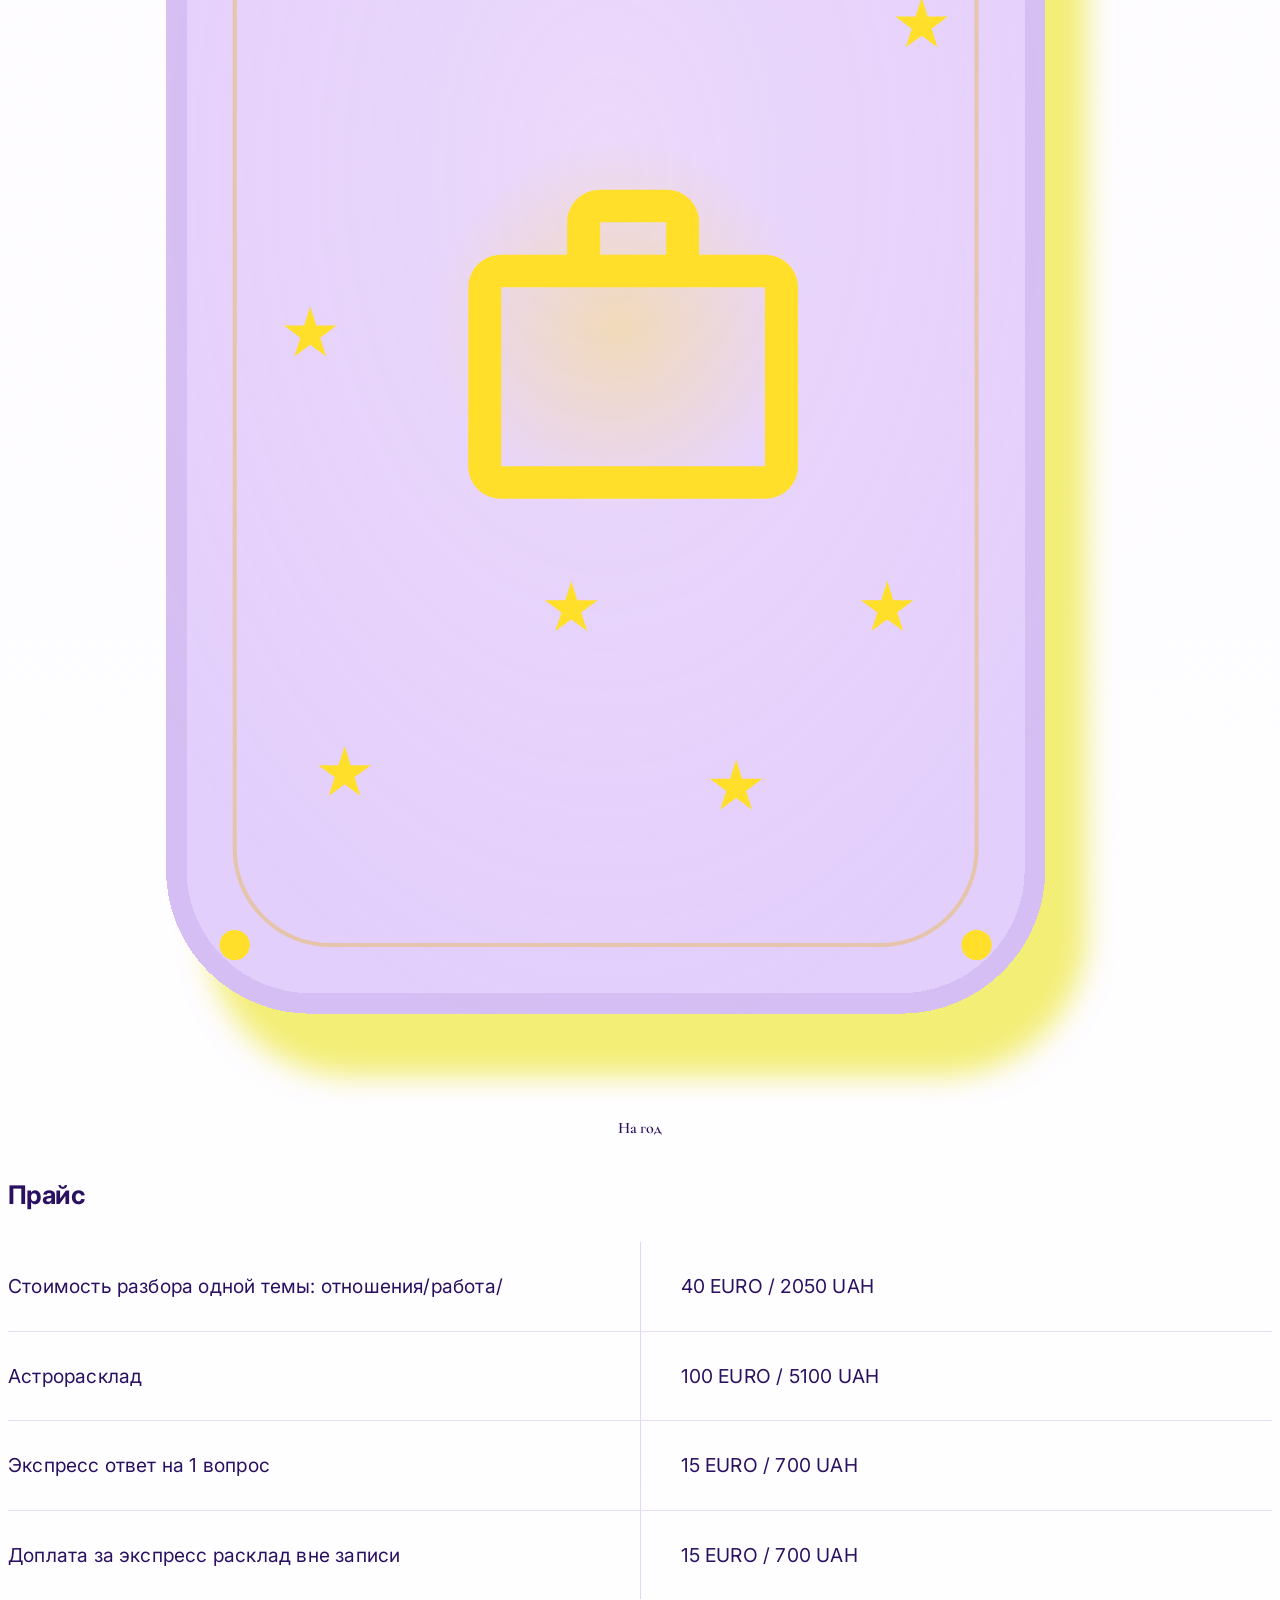
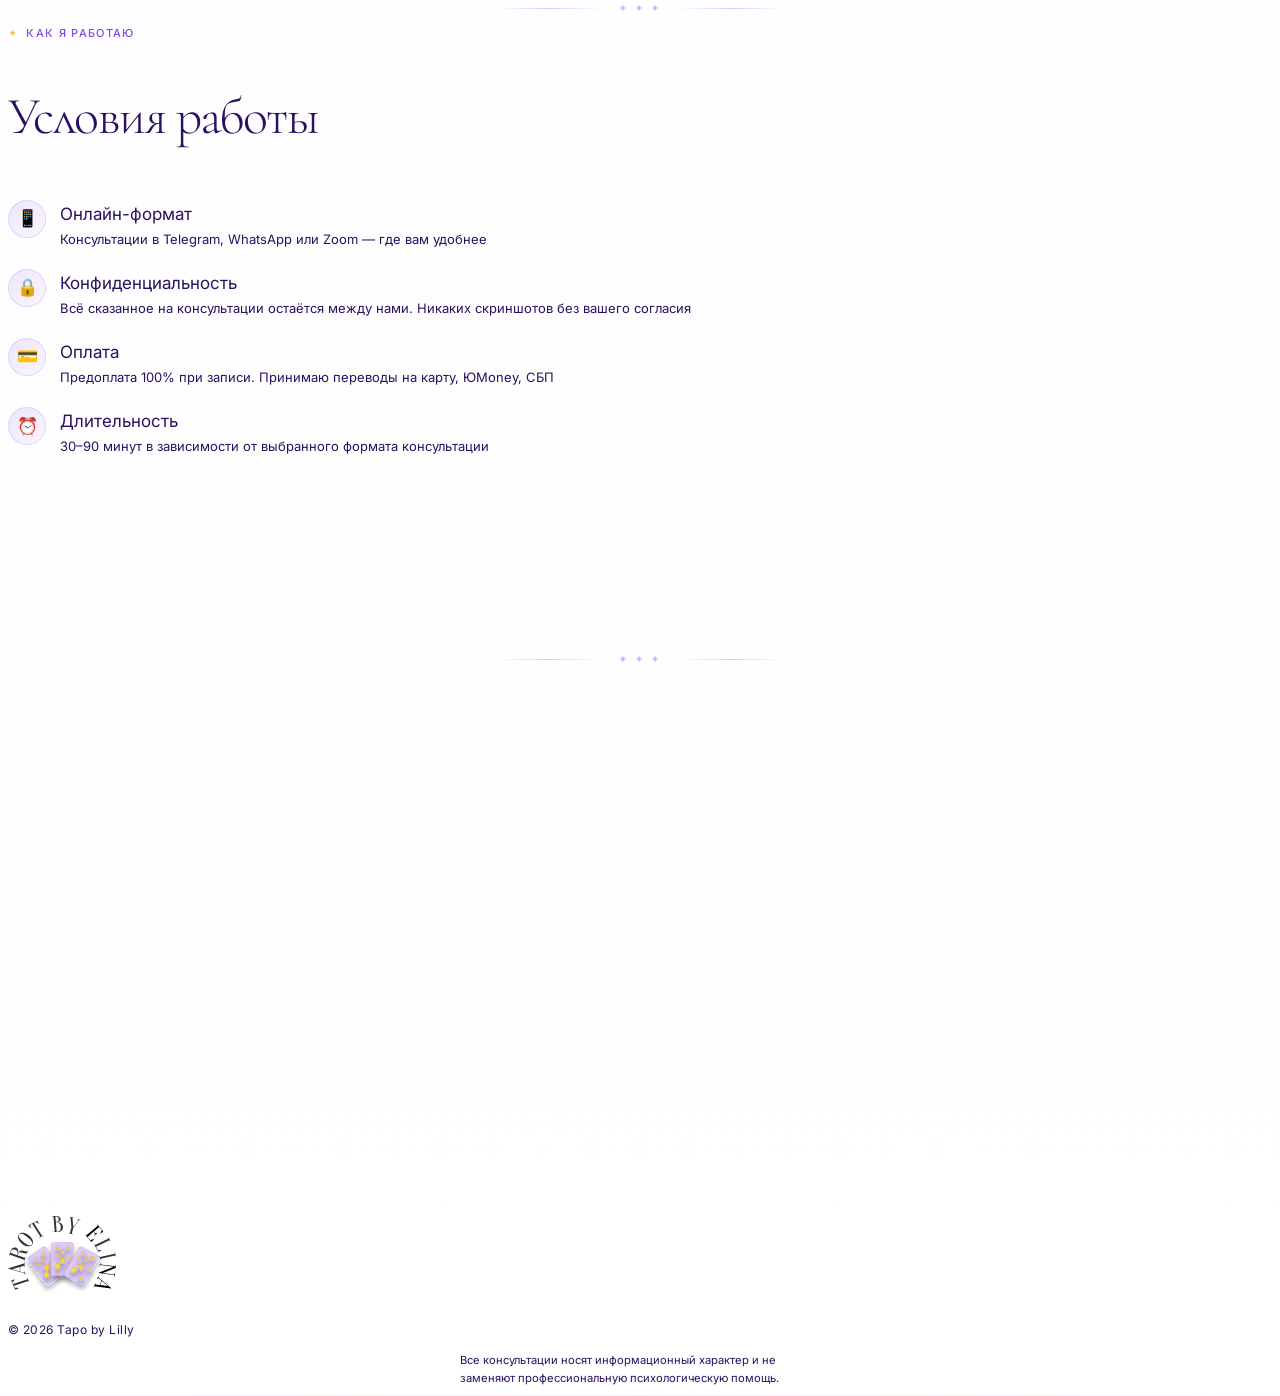
==== commit 7398fb49: "Add hover flip animation to spread cards with golden glow Cards in the 2×3 grid now flip on hover to" ====
--- a/index.html
+++ b/index.html
@@ -270,78 +270,102 @@
       <!-- Card 1 -->
       <div class="reveal d1 flex flex-col">
         <div class="spread-card" tabindex="0" role="img" aria-label="На один вопрос">
-          <div class="sc-face">
-            <img src="brand_assets/card1.svg" width="100%" height="100%" alt="На один вопрос" style="display:block;"/>
+          <div class="sc-inner">
+            <div class="sc-face">
+              <img src="brand_assets/card1.svg" width="100%" height="100%" alt="На один вопрос" style="display:block;"/>
+            </div>
+            <div class="sc-back">
+              <div class="sc-back-text">Точный ответ на конкретный, важный для вас вопрос</div>
+            </div>
           </div>
         </div>
         <div class="clabel">
           <div class="ctitle">На один вопрос</div>
-          <div class="cdesc">Точный ответ на конкретный, важный для вас вопрос</div>
         </div>
       </div>
 
       <!-- Card 2 -->
       <div class="reveal d2 flex flex-col">
         <div class="spread-card" tabindex="0" role="img" aria-label="На ситуацию">
-          <div class="sc-face">
-            <img src="brand_assets/card2.svg" width="100%" height="100%" alt="На ситуацию" style="display:block;"/>
+          <div class="sc-inner">
+            <div class="sc-face">
+              <img src="brand_assets/card2.svg" width="100%" height="100%" alt="На ситуацию" style="display:block;"/>
+            </div>
+            <div class="sc-back">
+              <div class="sc-back-text">Детальный анализ текущих обстоятельств в вашей жизни</div>
+            </div>
           </div>
         </div>
         <div class="clabel">
           <div class="ctitle">На ситуацию</div>
-          <div class="cdesc">Детальный анализ текущих обстоятельств в вашей жизни</div>
         </div>
       </div>
 
       <!-- Card 3 -->
       <div class="reveal d3 flex flex-col">
         <div class="spread-card" tabindex="0" role="img" aria-label="На отношения">
-          <div class="sc-face">
-            <img src="brand_assets/card3.svg" width="100%" height="100%" alt="На отношения" style="display:block;"/>
+          <div class="sc-inner">
+            <div class="sc-face">
+              <img src="brand_assets/card3.svg" width="100%" height="100%" alt="На отношения" style="display:block;"/>
+            </div>
+            <div class="sc-back">
+              <div class="sc-back-text">Любовь, партнёрство и эмоциональная совместимость</div>
+            </div>
           </div>
         </div>
         <div class="clabel">
           <div class="ctitle">На отношения</div>
-          <div class="cdesc">Любовь, партнёрство и эмоциональная совместимость</div>
         </div>
       </div>
 
       <!-- Card 4 -->
       <div class="reveal d1 flex flex-col">
         <div class="spread-card" tabindex="0" role="img" aria-label="На карьеру">
-          <div class="sc-face">
-            <img src="brand_assets/card4.svg" width="100%" height="100%" alt="На карьеру" style="display:block;"/>
+          <div class="sc-inner">
+            <div class="sc-face">
+              <img src="brand_assets/card4.svg" width="100%" height="100%" alt="На карьеру" style="display:block;"/>
+            </div>
+            <div class="sc-back">
+              <div class="sc-back-text">Профессиональный путь, возможности и решения</div>
+            </div>
           </div>
         </div>
         <div class="clabel">
           <div class="ctitle">На карьеру</div>
-          <div class="cdesc">Профессиональный путь, возможности и решения</div>
         </div>
       </div>
 
       <!-- Card 5 -->
       <div class="reveal d2 flex flex-col">
         <div class="spread-card" tabindex="0" role="img" aria-label="На месяц">
-          <div class="sc-face">
-            <img src="brand_assets/card5.svg" width="100%" height="100%" alt="На месяц" style="display:block;"/>
+          <div class="sc-inner">
+            <div class="sc-face">
+              <img src="brand_assets/card5.svg" width="100%" height="100%" alt="На месяц" style="display:block;"/>
+            </div>
+            <div class="sc-back">
+              <div class="sc-back-text">Ключевые темы и прогноз на предстоящий месяц</div>
+            </div>
           </div>
         </div>
         <div class="clabel">
           <div class="ctitle">На месяц</div>
-          <div class="cdesc">Ключевые темы и прогноз на предстоящий месяц</div>
         </div>
       </div>
 
       <!-- Card 6 -->
       <div class="reveal d3 flex flex-col">
         <div class="spread-card" tabindex="0" role="img" aria-label="На год">
-          <div class="sc-face">
-            <img src="brand_assets/card6.svg" width="100%" height="100%" alt="На год" style="display:block;"/>
+          <div class="sc-inner">
+            <div class="sc-face">
+              <img src="brand_assets/card6.svg" width="100%" height="100%" alt="На год" style="display:block;"/>
+            </div>
+            <div class="sc-back">
+              <div class="sc-back-text">Годовой расклад: темы, вызовы и возможности</div>
+            </div>
           </div>
         </div>
         <div class="clabel">
           <div class="ctitle">На год</div>
-          <div class="cdesc">Годовой расклад: темы, вызовы и возможности</div>
         </div>
       </div>
 
--- a/css/hero.css
+++ b/css/hero.css
@@ -66,6 +66,10 @@
   justify-content: center;
   width: 260px;
   flex-shrink: 0;
+  transition: filter 0.5s cubic-bezier(0.22,1,0.36,1);
+}
+.hero-card-wrap:hover {
+  filter: drop-shadow(0 0 18px rgba(134,72,232,0.40)) drop-shadow(0 0 42px rgba(134,72,232,0.18));
 }
 
 .hero-card-glow {
--- a/css/cards.css
+++ b/css/cards.css
@@ -64,10 +64,25 @@
   aspect-ratio: 138 / 211;
   transition: transform 0.4s cubic-bezier(0.34, 1.56, 0.64, 1);
   cursor: pointer;
+  perspective: 1200px;
+}
+
+.sc-inner {
+  position: absolute;
+  inset: 0;
+  transform-style: preserve-3d;
+  transition: transform 0.75s cubic-bezier(0.55, 0.05, 0.25, 1);
+  transform-origin: 46.4% 46.9%;
+}
+
+.sc-face,
+.sc-back {
+  position: absolute;
+  backface-visibility: hidden;
+  -webkit-backface-visibility: hidden;
 }
 
 .sc-face {
-  position: absolute;
   inset: 0;
 }
 .sc-face img {
@@ -76,7 +91,54 @@
   object-fit: fill;
   display: block;
 }
+
+.sc-back {
+  top: 0;
+  left: 0;
+  width: 92.75%;
+  height: 93.84%;
+  border-radius: 16.4% / 10.6%;
+  background: radial-gradient(ellipse at 50% 38%, #ECD9FB 0%, #E0CAFB 100%);
+  border: 1.5px solid rgba(204, 179, 237, 0.6);
+  transform: rotateY(180deg);
+  display: flex;
+  align-items: center;
+  justify-content: center;
+  padding: 14% 11%;
+  box-shadow:
+    0 0 12px rgba(242, 201, 76, 0.90),
+    0 0 32px rgba(242, 201, 76, 0.65),
+    0 0 64px rgba(242, 201, 76, 0.40),
+    0 0 100px rgba(242, 201, 76, 0.20);
+}
+
+.sc-back::before {
+  content: '';
+  position: absolute;
+  top: 5.05%;
+  bottom: 5.05%;
+  left: 7.8%;
+  right: 7.8%;
+  border: 1px solid rgba(230, 184, 74, 0.55);
+  border-radius: 12.9% / 7.9%;
+  pointer-events: none;
+}
+
+.sc-back-text {
+  font-family: 'Cormorant Garamond', serif;
+  font-size: 0.92rem;
+  line-height: 1.45;
+  color: #2A1060;
+  text-align: center;
+  font-style: italic;
+  letter-spacing: -0.005em;
+  position: relative;
+  z-index: 1;
+}
+
 .spread-card:hover { transform: translateY(-8px) scale(1.03); }
+.spread-card:hover .sc-inner,
+.spread-card:focus-visible .sc-inner { transform: rotateY(180deg); }
 .spread-card:focus-visible { outline: 2px solid #F2C94C; outline-offset: 4px; }
 .spread-card:active { transform: translateY(-4px) scale(1.015); }
 
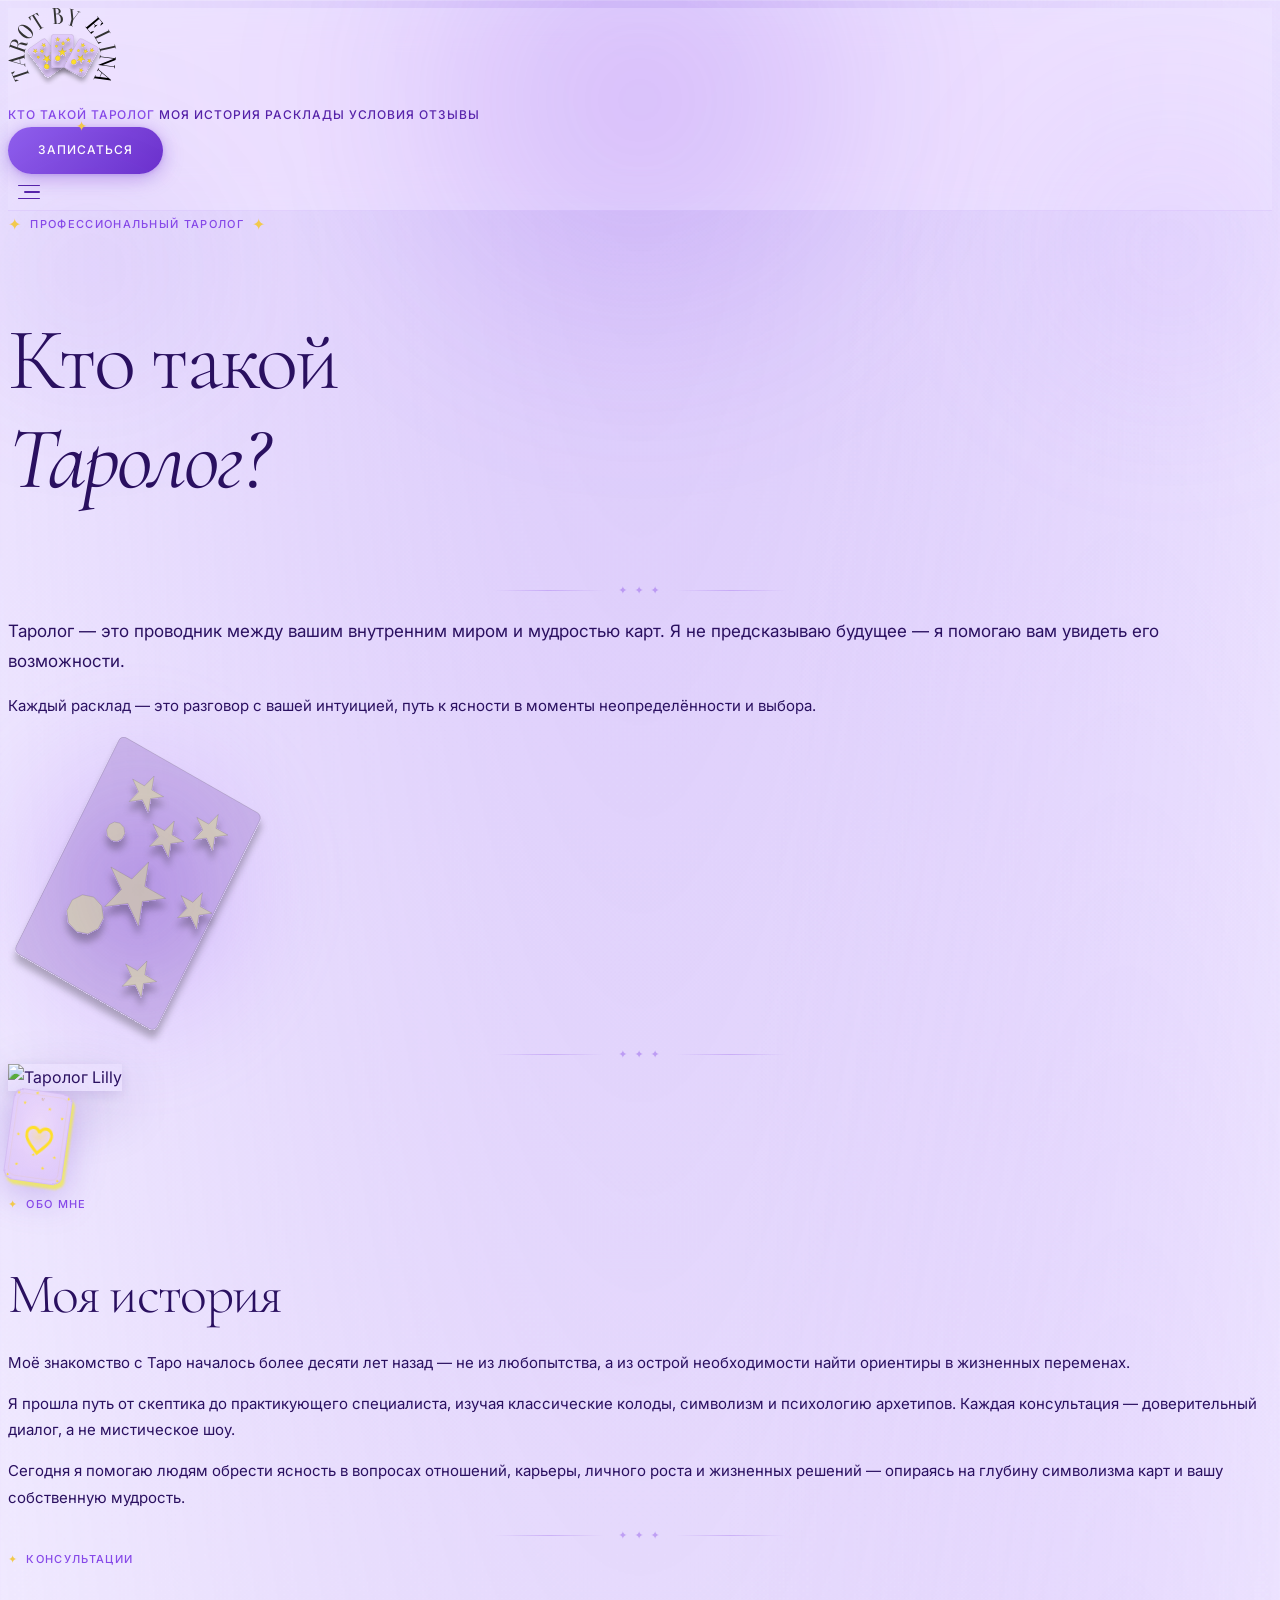
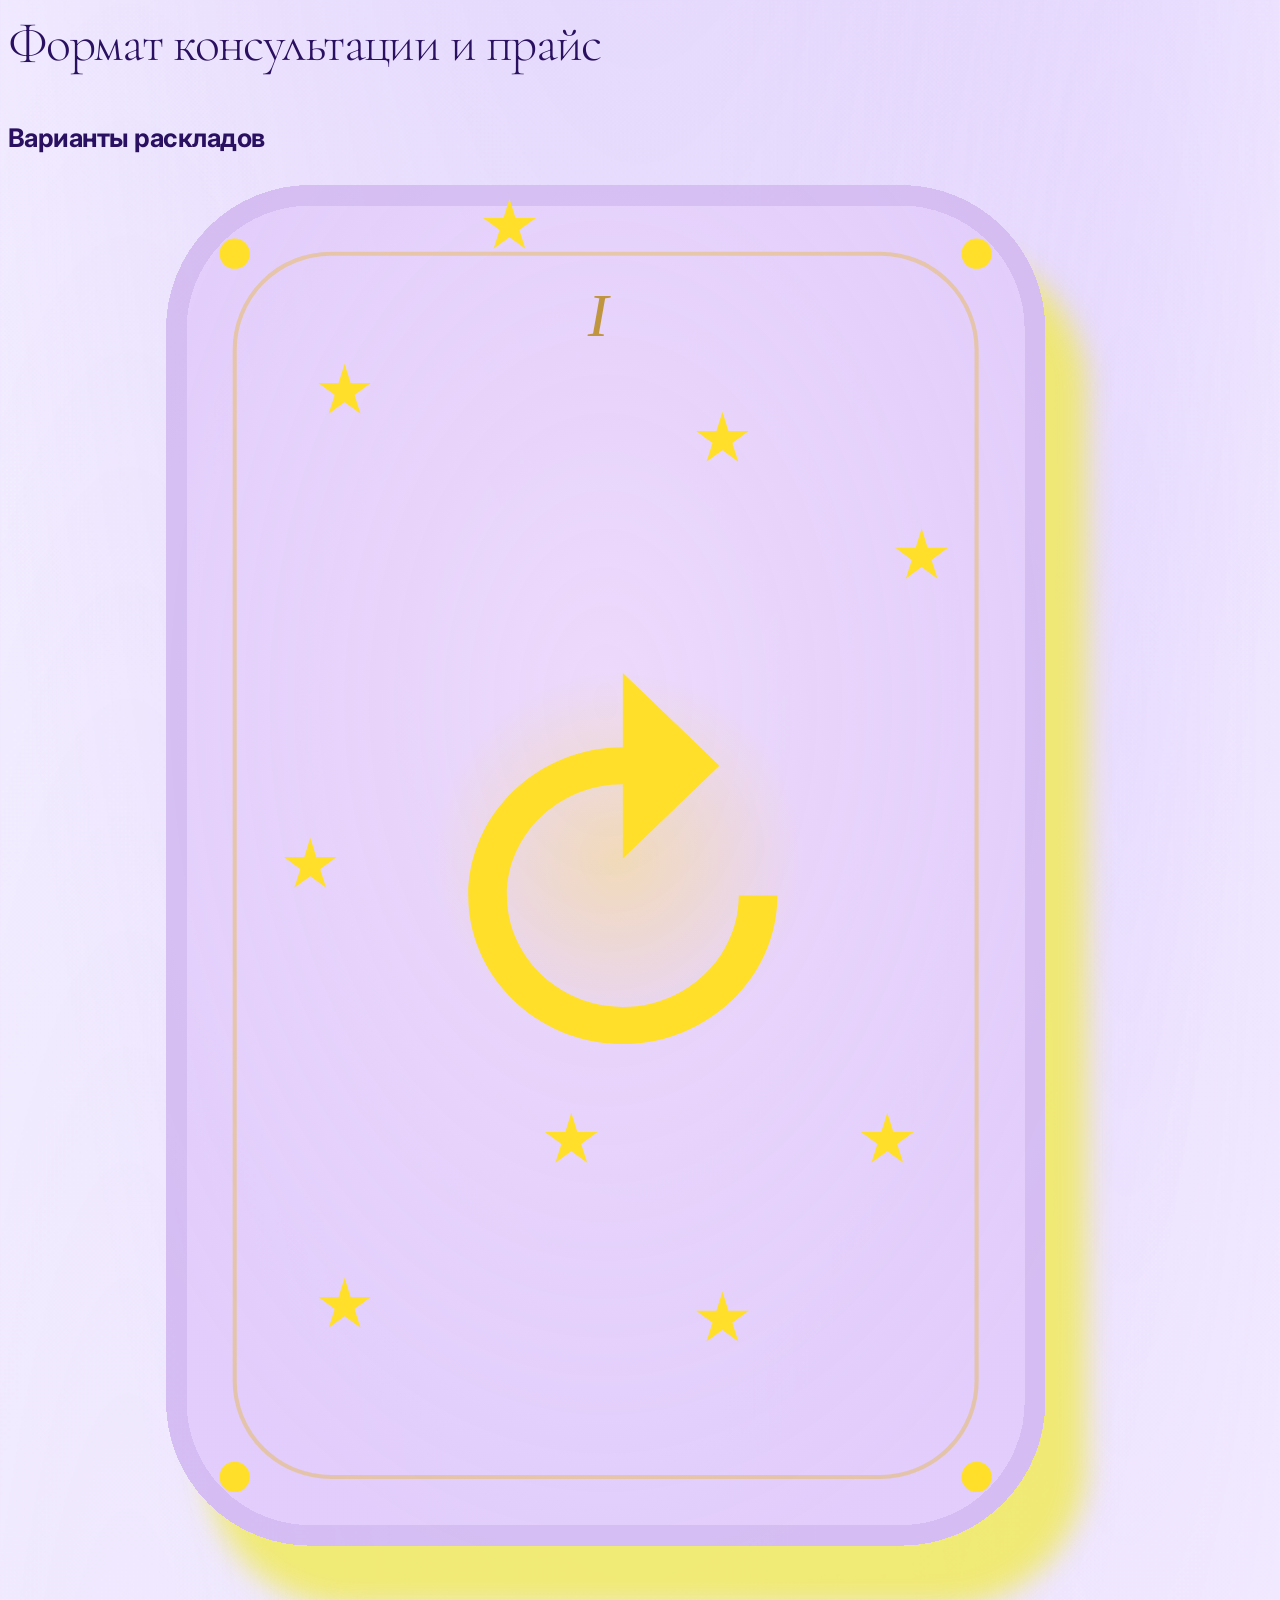
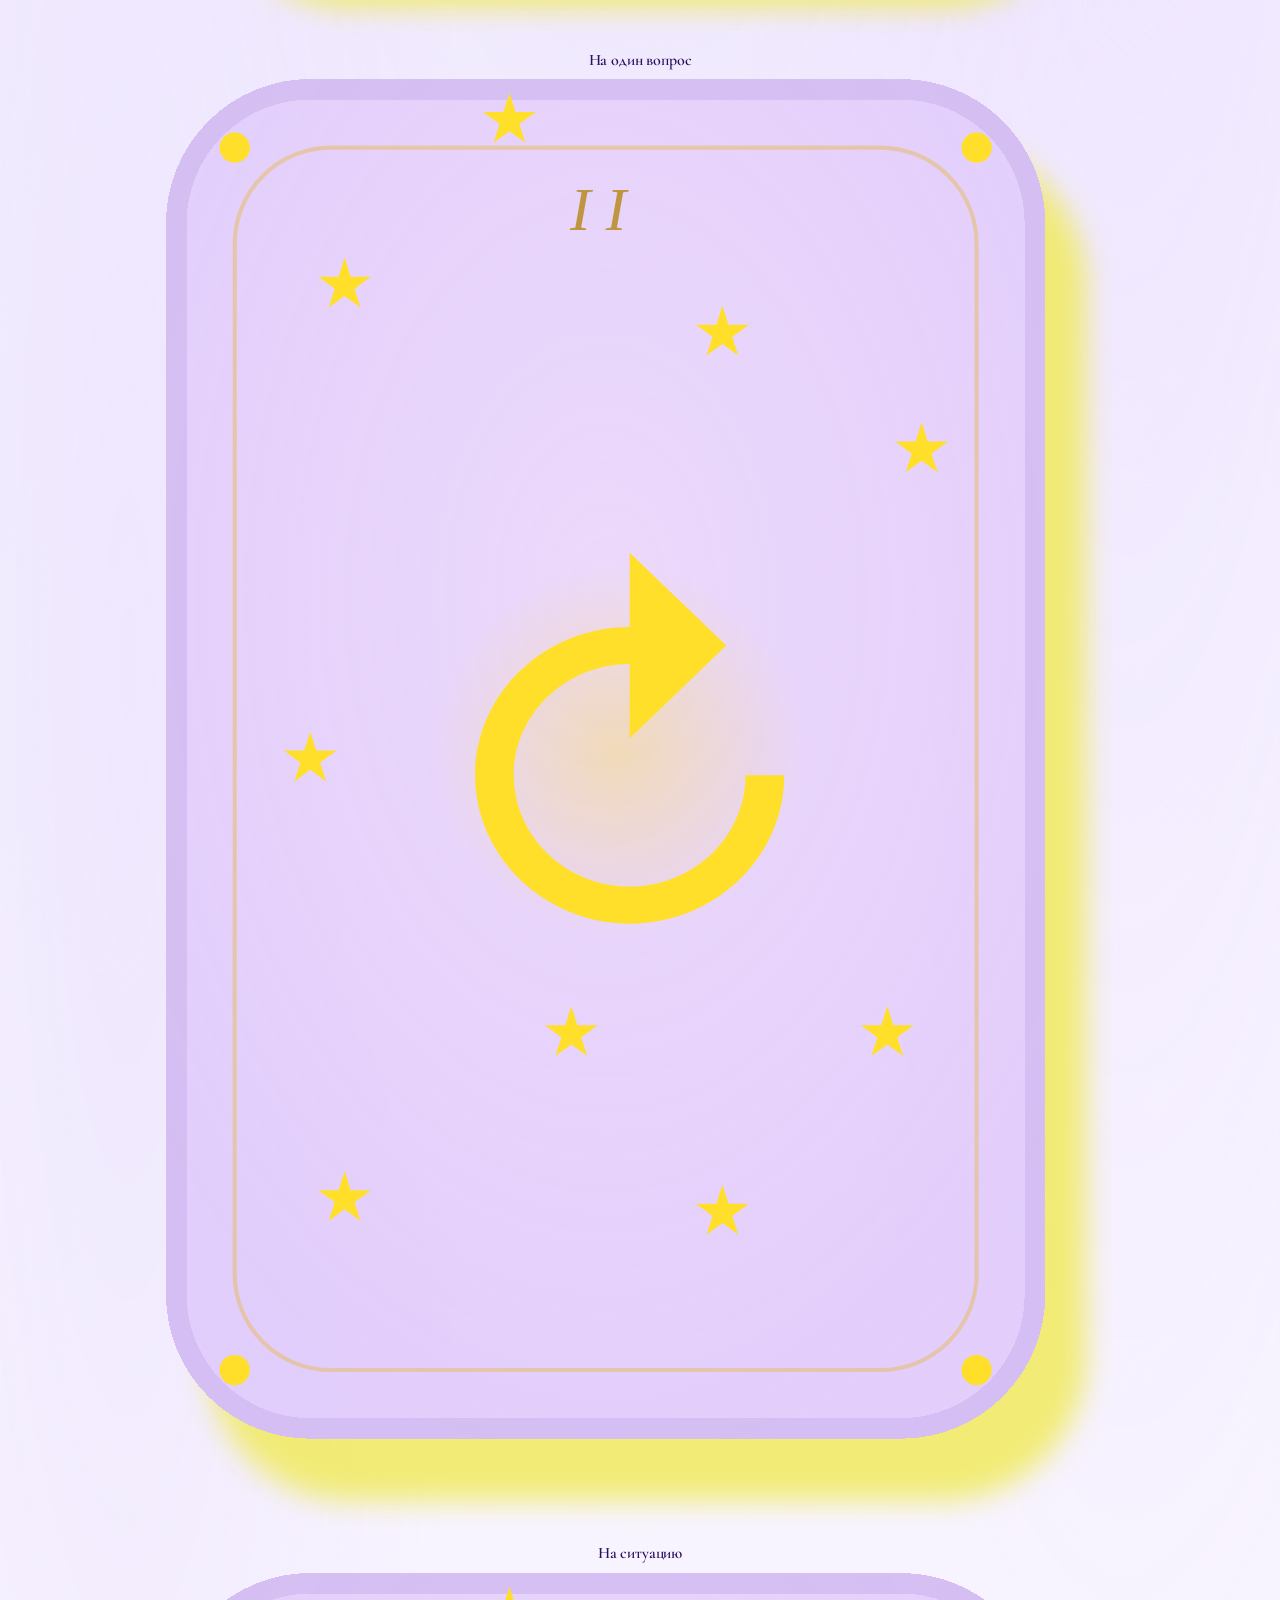
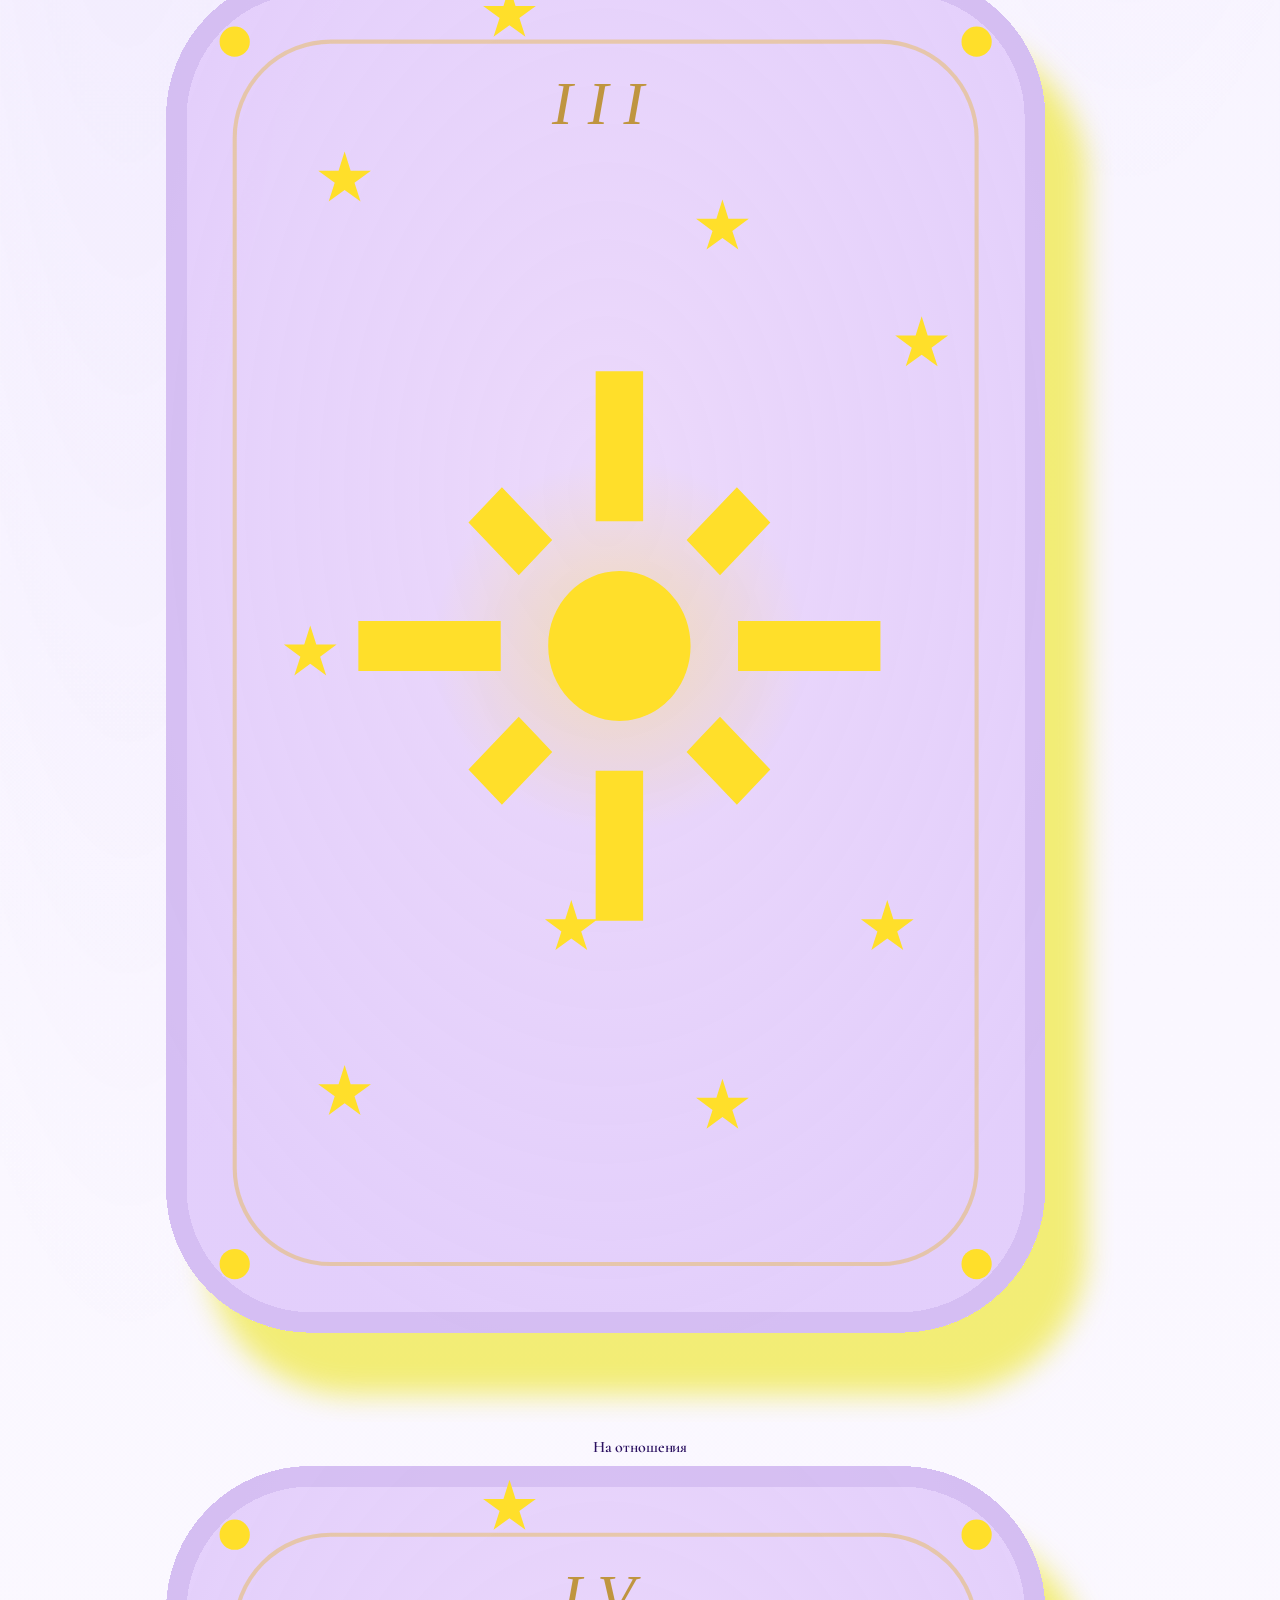
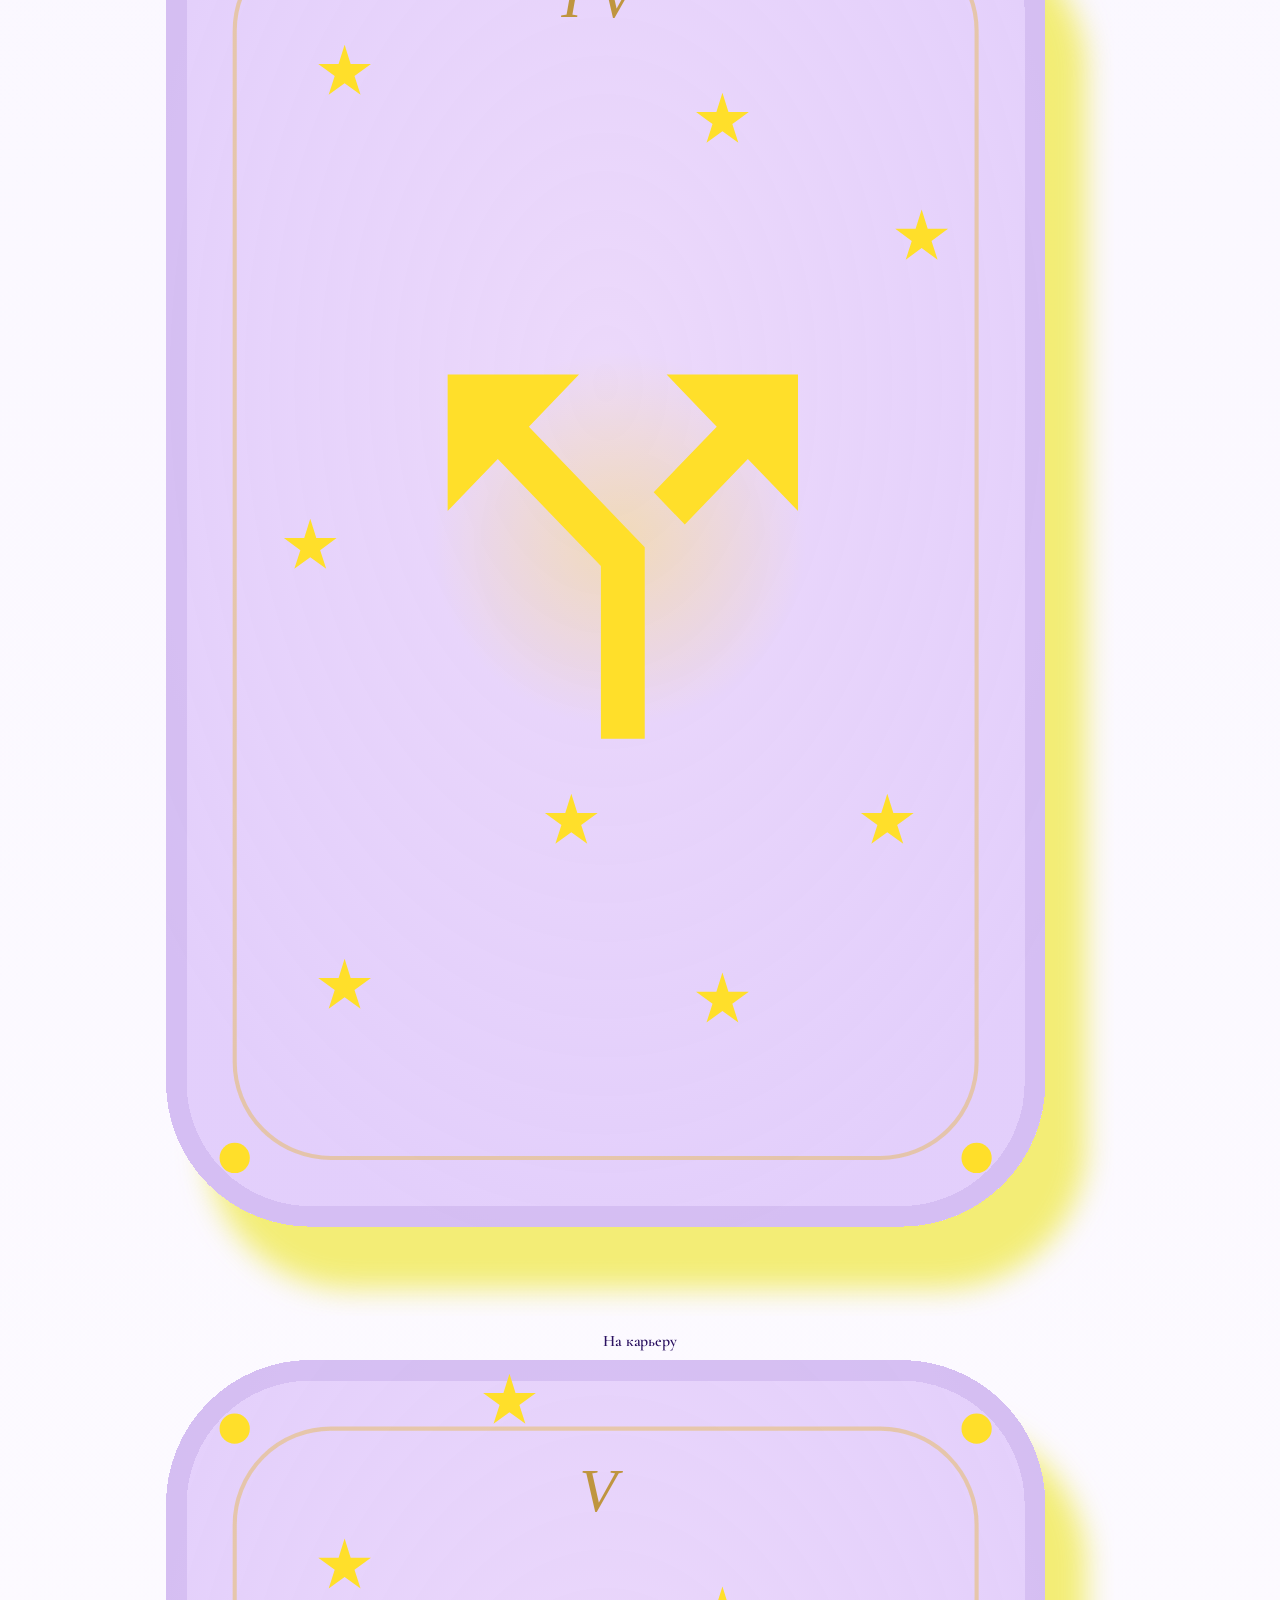
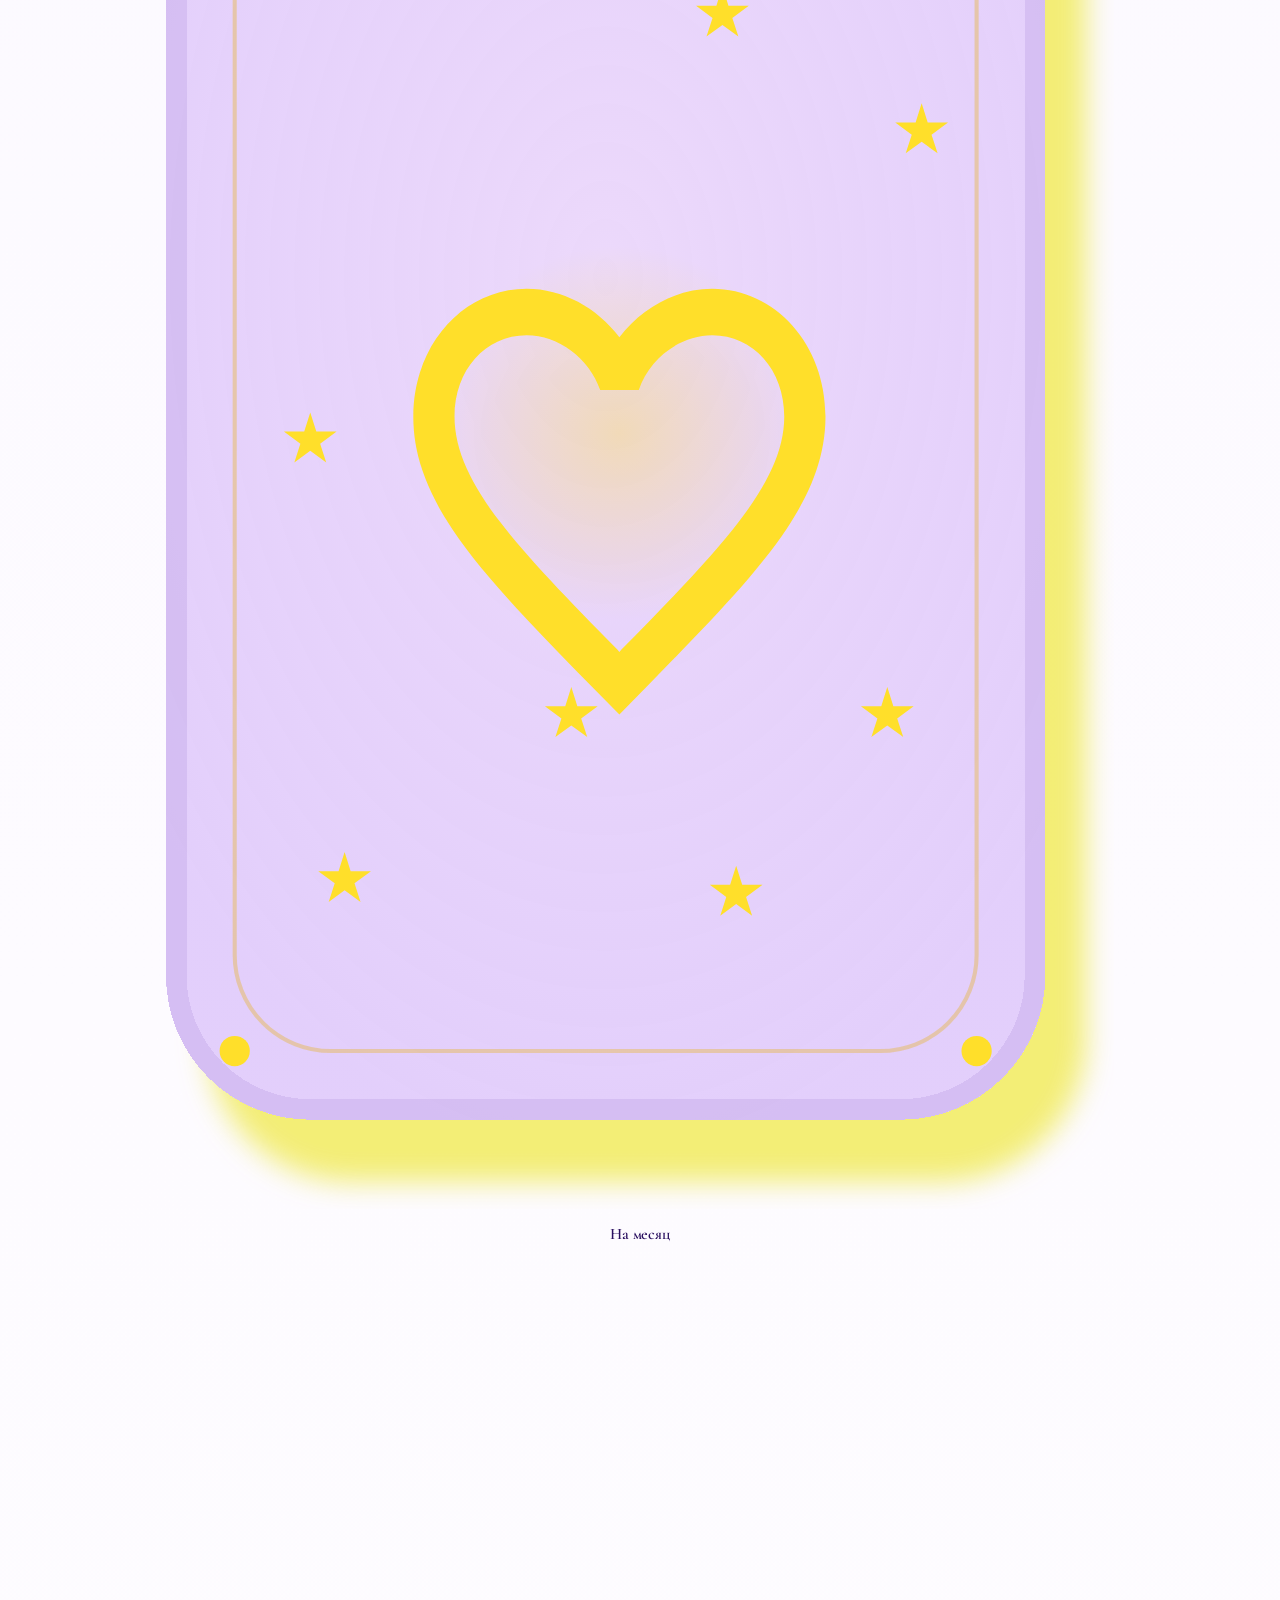
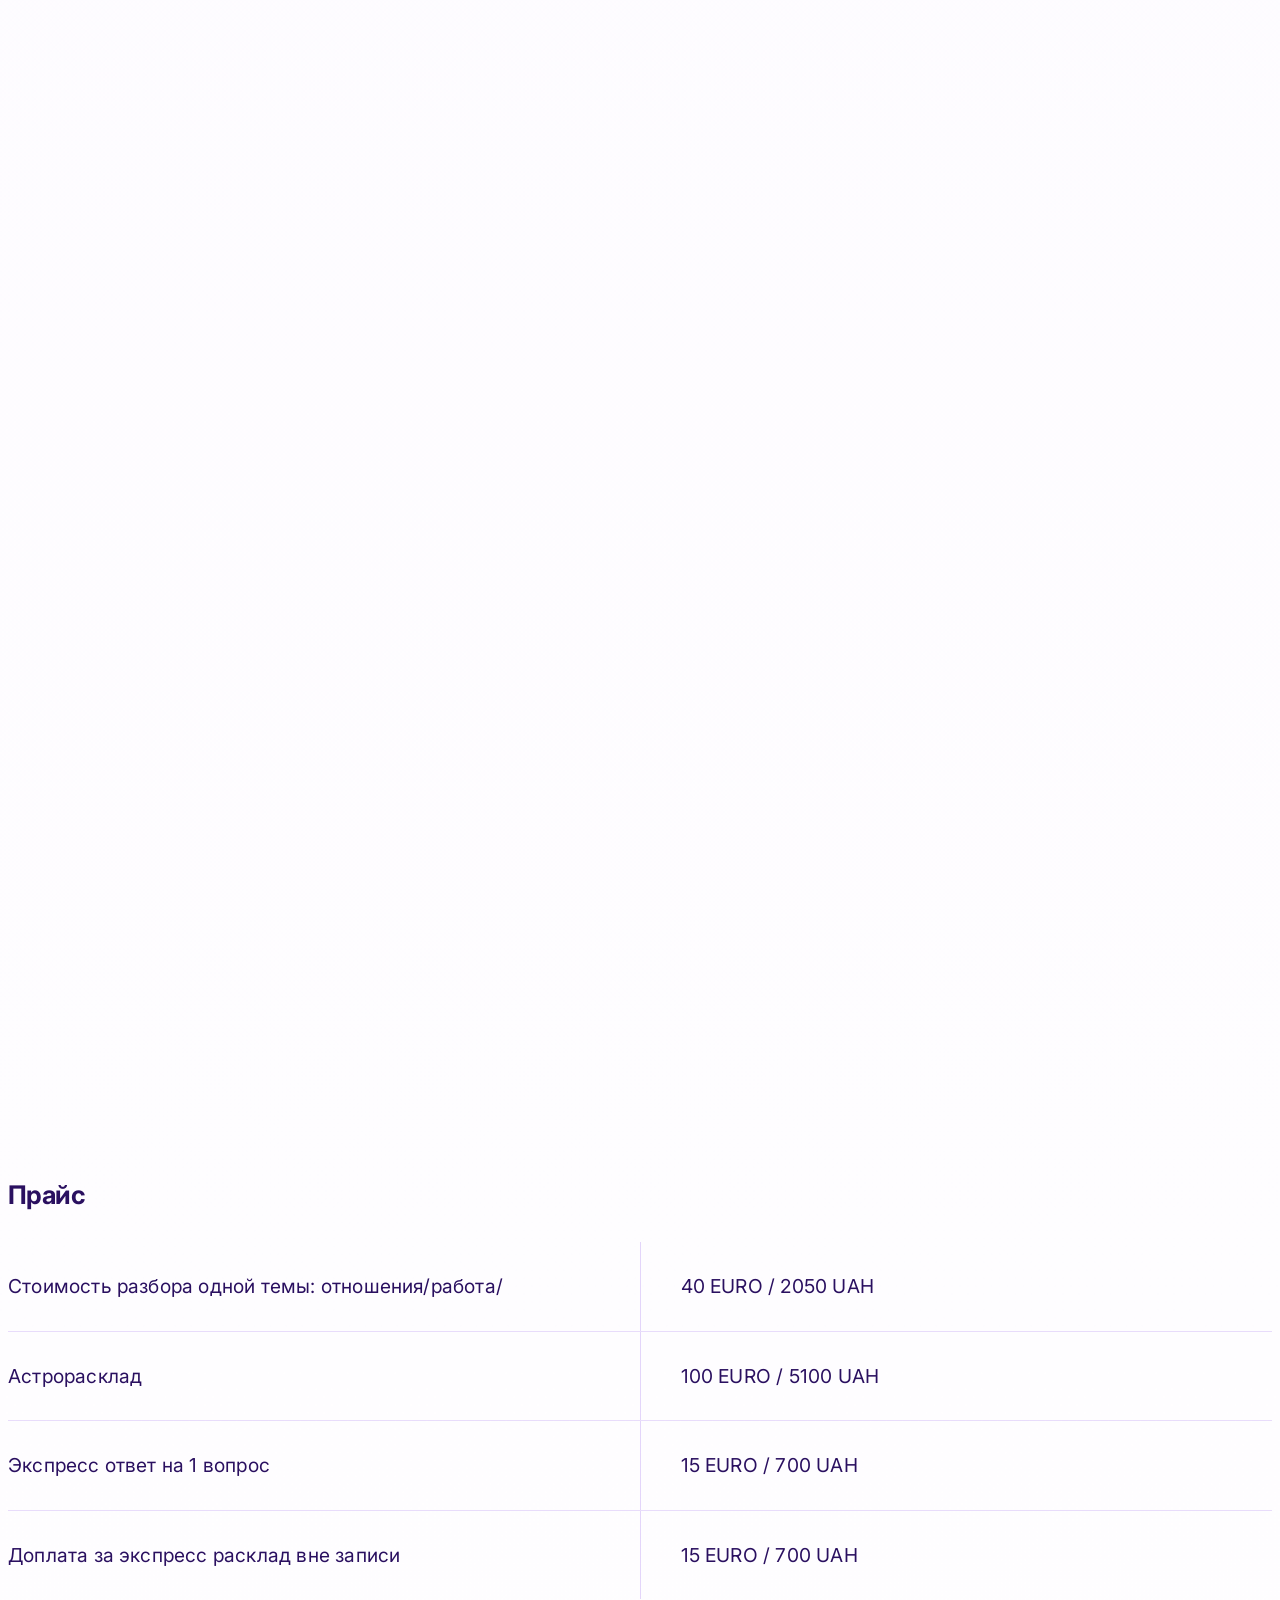
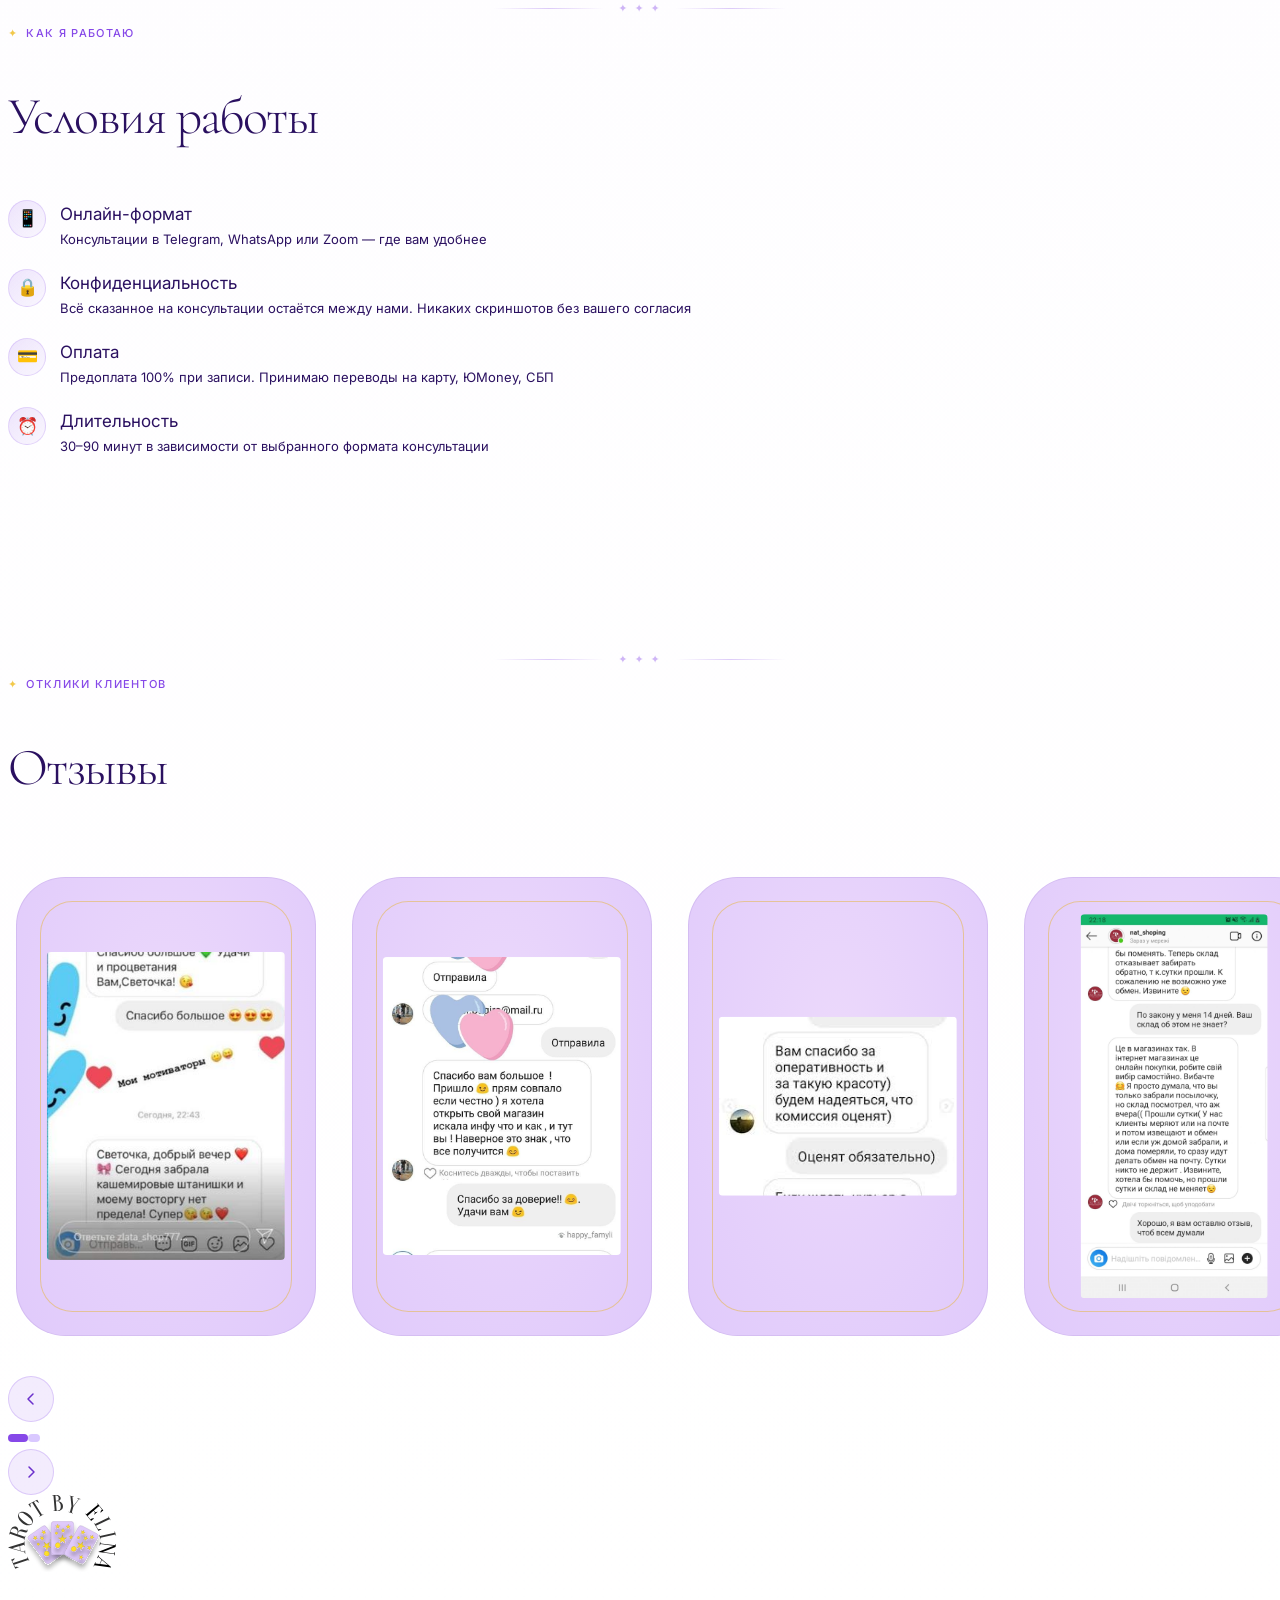
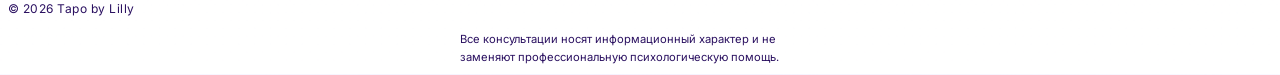
==== commit 3ea83f60: "Rework reviews section: tarot-card frames with real Instagram screenshots - Replace generic text rev" ====
--- a/index.html
+++ b/index.html
@@ -506,83 +506,27 @@
         <div class="carousel-track" id="ct">
 
           <div class="rcard">
-            <div class="flex items-center gap-3 mb-4">
-              <div class="w-10 h-10 rounded-full flex items-center justify-center text-white font-serif text-lg flex-shrink-0"
-                   style="background:linear-gradient(135deg,#BF9FFF,#7B3FCB);">А</div>
-              <div>
-                <div class="font-serif font-medium text-brand-800" style="font-size:0.9375rem;">Анастасия</div>
-                <div style="color:#F2C94C;font-size:0.75rem;letter-spacing:0.05em;">★★★★★</div>
-              </div>
-            </div>
-            <p class="font-sans text-brand-700" style="font-size:0.8125rem;line-height:1.7;">
-              «Консультация с Lilly стала для меня настоящим открытием. Я не верила в Таро,
-              но её спокойный, вдумчивый подход и точность трактовок просто поразили.
-              Многие вещи встали на свои места.»
-            </p>
+            <div class="rcard-frame">
+              <img src="brand_assets/reviw.png" alt="Отзыв клиента" />
+            </div>
           </div>
 
           <div class="rcard">
-            <div class="flex items-center gap-3 mb-4">
-              <div class="w-10 h-10 rounded-full flex items-center justify-center text-white font-serif text-lg flex-shrink-0"
-                   style="background:linear-gradient(135deg,#A370F7,#5522A8);">М</div>
-              <div>
-                <div class="font-serif font-medium text-brand-800" style="font-size:0.9375rem;">Мария</div>
-                <div style="color:#F2C94C;font-size:0.75rem;letter-spacing:0.05em;">★★★★★</div>
-              </div>
-            </div>
-            <p class="font-sans text-brand-700" style="font-size:0.8125rem;line-height:1.7;">
-              «Обращалась по вопросу отношений. Lilly мягко, но очень точно описала ситуацию
-              и дала понимание, как двигаться дальше. Чувствуется глубокая профессиональная
-              подготовка и искреннее желание помочь.»
-            </p>
+            <div class="rcard-frame">
+              <img src="brand_assets/review2.jpeg" alt="Отзыв клиента" />
+            </div>
           </div>
 
           <div class="rcard">
-            <div class="flex items-center gap-3 mb-4">
-              <div class="w-10 h-10 rounded-full flex items-center justify-center text-white font-serif text-lg flex-shrink-0"
-                   style="background:linear-gradient(135deg,#D9C8FF,#6B30CC);">Е</div>
-              <div>
-                <div class="font-serif font-medium text-brand-800" style="font-size:0.9375rem;">Елена</div>
-                <div style="color:#F2C94C;font-size:0.75rem;letter-spacing:0.05em;">★★★★★</div>
-              </div>
-            </div>
-            <p class="font-sans text-brand-700" style="font-size:0.8125rem;line-height:1.7;">
-              «Делала расклад на год — теперь это моя ежегодная традиция. Каждый раз
-              удивляюсь, насколько карты отражают реальность. Lilly объясняет всё ясно
-              и без лишней мистики.»
-            </p>
+            <div class="rcard-frame">
+              <img src="brand_assets/review3.jpg" alt="Отзыв клиента" />
+            </div>
           </div>
 
           <div class="rcard">
-            <div class="flex items-center gap-3 mb-4">
-              <div class="w-10 h-10 rounded-full flex items-center justify-center text-white font-serif text-lg flex-shrink-0"
-                   style="background:linear-gradient(135deg,#BF9FFF,#3E1880);">О</div>
-              <div>
-                <div class="font-serif font-medium text-brand-800" style="font-size:0.9375rem;">Ольга</div>
-                <div style="color:#F2C94C;font-size:0.75rem;letter-spacing:0.05em;">★★★★★</div>
-              </div>
-            </div>
-            <p class="font-sans text-brand-700" style="font-size:0.8125rem;line-height:1.7;">
-              «Расклад на карьеру дал мне именно ту ясность, которой мне не хватало.
-              Я наконец приняла решение о смене работы — и не пожалела.
-              Очень благодарна Lilly за её мудрый взгляд.»
-            </p>
-          </div>
-
-          <div class="rcard">
-            <div class="flex items-center gap-3 mb-4">
-              <div class="w-10 h-10 rounded-full flex items-center justify-center text-white font-serif text-lg flex-shrink-0"
-                   style="background:linear-gradient(135deg,#A370F7,#2A1060);">Т</div>
-              <div>
-                <div class="font-serif font-medium text-brand-800" style="font-size:0.9375rem;">Татьяна</div>
-                <div style="color:#F2C94C;font-size:0.75rem;letter-spacing:0.05em;">★★★★★</div>
-              </div>
-            </div>
-            <p class="font-sans text-brand-700" style="font-size:0.8125rem;line-height:1.7;">
-              «Пришла в растерянности после разрыва отношений. Консультация помогла
-              посмотреть на ситуацию с другой стороны и найти в ней смысл.
-              Lilly — очень чуткий и внимательный специалист.»
-            </p>
+            <div class="rcard-frame">
+              <img src="brand_assets/review4.jpg" alt="Отзыв клиента" />
+            </div>
           </div>
 
         </div>
--- a/css/nav.css
+++ b/css/nav.css
@@ -18,33 +18,27 @@
   letter-spacing: 0.08em;
   text-transform: uppercase;
   text-decoration: none;
-  padding-bottom: 2px;
-  padding-left: 0;
-  transition: color 0.25s cubic-bezier(0.34,1.56,0.64,1),
-              padding-left 0.3s cubic-bezier(0.34,1.56,0.64,1);
+  padding-bottom: 14px;
+  transition: color 0.25s cubic-bezier(0.34,1.56,0.64,1);
 }
 .nav-link::before {
   content: '✦';
   position: absolute;
-  left: -14px;
-  top: 50%; transform: translateY(-50%);
-  font-size: 8px;
+  bottom: 0;
+  left: 50%;
+  transform: translateX(-50%) scale(0.6);
+  font-size: 12px;
   color: #F2C94C;
   font-style: normal;
   opacity: 0;
   transition: opacity 0.3s ease, transform 0.3s cubic-bezier(0.34,1.56,0.64,1);
   pointer-events: none;
 }
-.nav-link::after {
-  content: '';
-  position: absolute;
-  bottom: 0; left: 0;
-  width: 0; height: 1px;
-  background: #8648E8;
-  transition: width 0.3s cubic-bezier(0.34,1.56,0.64,1);
-}
 .nav-link:hover { color: #8648E8; }
-.nav-link:hover::after { width: 100%; }
+.nav-link:hover::before {
+  opacity: 1;
+  transform: translateX(-50%) scale(1);
+}
 .nav-link:focus-visible { outline: 2px solid #8648E8; outline-offset: 4px; border-radius: 2px; }
 .nav-link:active { color: #5522A8; }
 
@@ -53,10 +47,7 @@
 }
 .nav-link.active::before {
   opacity: 1;
-  transform: translateY(-50%) scale(1.1);
-}
-.nav-link.active::after {
-  width: 100%;
+  transform: translateX(-50%) scale(1.15);
 }
 
 /* ── Star Hamburger Button ── */
--- a/css/reviews.css
+++ b/css/reviews.css
@@ -1,31 +1,115 @@
-.rcard {
-  background: rgba(255,255,255,0.82);
-  border: 1px solid rgba(134,72,232,0.10);
-  border-radius: 16px;
-  padding: 24px 26px;
-  box-shadow: 0 4px 20px rgba(90,42,155,0.07), 0 1px 4px rgba(90,42,155,0.04);
-  min-width: 310px;
-  flex-shrink: 0;
+/* ────────────────────────────────────────────────
+   REVIEWS — Instagram screenshots inside the
+   back/flipped tarot card design (gold border, no
+   symbols). The whole screenshot stays visible.
+──────────────────────────────────────────────── */
+
+/* Let the gold glow bleed beyond the carousel viewport without being
+   square-clipped by overflow:hidden — clip only what slides far away. */
+#cv {
+  overflow: clip !important;
+  overflow-clip-margin: 60px;
 }
 
 .carousel-track {
   display: flex;
-  gap: 20px;
-  transition: transform 0.5s cubic-bezier(0.22,1,0.36,1);
+  gap: 36px;
+  transition: transform 0.5s cubic-bezier(0.22, 1, 0.36, 1);
+  padding: 36px 8px 40px;
 }
 
+/* Each carousel slot */
+.rcard {
+  flex-shrink: 0;
+  background: none;
+  border: none;
+  padding: 0;
+  box-shadow: none;
+  border-radius: 0;
+  min-width: 0;
+}
+
+/* Tarot-card frame — same visual language as the
+   flipped (back) side of the spread cards */
+.rcard-frame {
+  position: relative;
+  width: 100%;
+  aspect-ratio: 138 / 211;
+  background: radial-gradient(ellipse at 50% 38%, #ECD9FB 0%, #E0CAFB 100%);
+  border: 1.5px solid rgba(204, 179, 237, 0.6);
+  border-radius: 16.4% / 10.6%;
+  transition:
+    transform 0.4s cubic-bezier(0.34, 1.56, 0.64, 1),
+    box-shadow 0.4s ease;
+}
+
+.rcard-frame:hover {
+  transform: translateY(-8px) scale(1.028);
+  box-shadow:
+    0 0 14px rgba(242, 201, 76, 0.55),
+    0 0 38px rgba(242, 201, 76, 0.38),
+    0 0 80px rgba(242, 201, 76, 0.22),
+    0 0 130px rgba(242, 201, 76, 0.10),
+    0 18px 40px rgba(60, 21, 112, 0.22);
+}
+
+/* Inner gold border — matches .sc-back::before */
+.rcard-frame::before {
+  content: '';
+  position: absolute;
+  top: 5.05%;
+  bottom: 5.05%;
+  left: 7.8%;
+  right: 7.8%;
+  border: 1px solid rgba(230, 184, 74, 0.55);
+  border-radius: 12.9% / 7.9%;
+  pointer-events: none;
+  z-index: 2;
+}
+
+/* The screenshot — full picture always visible, centered inside the
+   gold border. Sized via max-width/max-height so any aspect ratio
+   (portrait / landscape / very tall) is shown in full. */
+.rcard-frame img {
+  position: absolute;
+  top: 50%;
+  left: 50%;
+  transform: translate(-50%, -50%);
+  width: auto;
+  height: auto;
+  max-width: 80%;
+  max-height: 84%;
+  display: block;
+  z-index: 1;
+  border-radius: 4px;
+}
+
+/* Carousel navigation buttons */
 .cbtn {
-  width: 44px; height: 44px;
+  width: 46px;
+  height: 46px;
   border-radius: 50%;
-  background: rgba(134,72,232,0.10);
-  border: 1px solid rgba(134,72,232,0.18);
-  display: flex; align-items: center; justify-content: center;
+  background: rgba(134, 72, 232, 0.10);
+  border: 1px solid rgba(134, 72, 232, 0.22);
+  display: flex;
+  align-items: center;
+  justify-content: center;
   cursor: pointer;
   color: #6B30CC;
   transition:
     background 0.22s ease,
-    transform 0.28s cubic-bezier(0.34,1.56,0.64,1);
+    border-color 0.22s ease,
+    transform 0.28s cubic-bezier(0.34, 1.56, 0.64, 1);
 }
-.cbtn:hover { background: rgba(134,72,232,0.20); transform: scale(1.10); }
-.cbtn:focus-visible { outline: 2px solid #8648E8; outline-offset: 3px; }
-.cbtn:active { transform: scale(0.94); }
+.cbtn:hover {
+  background: rgba(134, 72, 232, 0.20);
+  border-color: rgba(134, 72, 232, 0.40);
+  transform: scale(1.08);
+}
+.cbtn:focus-visible {
+  outline: 2px solid #8648E8;
+  outline-offset: 3px;
+}
+.cbtn:active {
+  transform: scale(0.94);
+}
